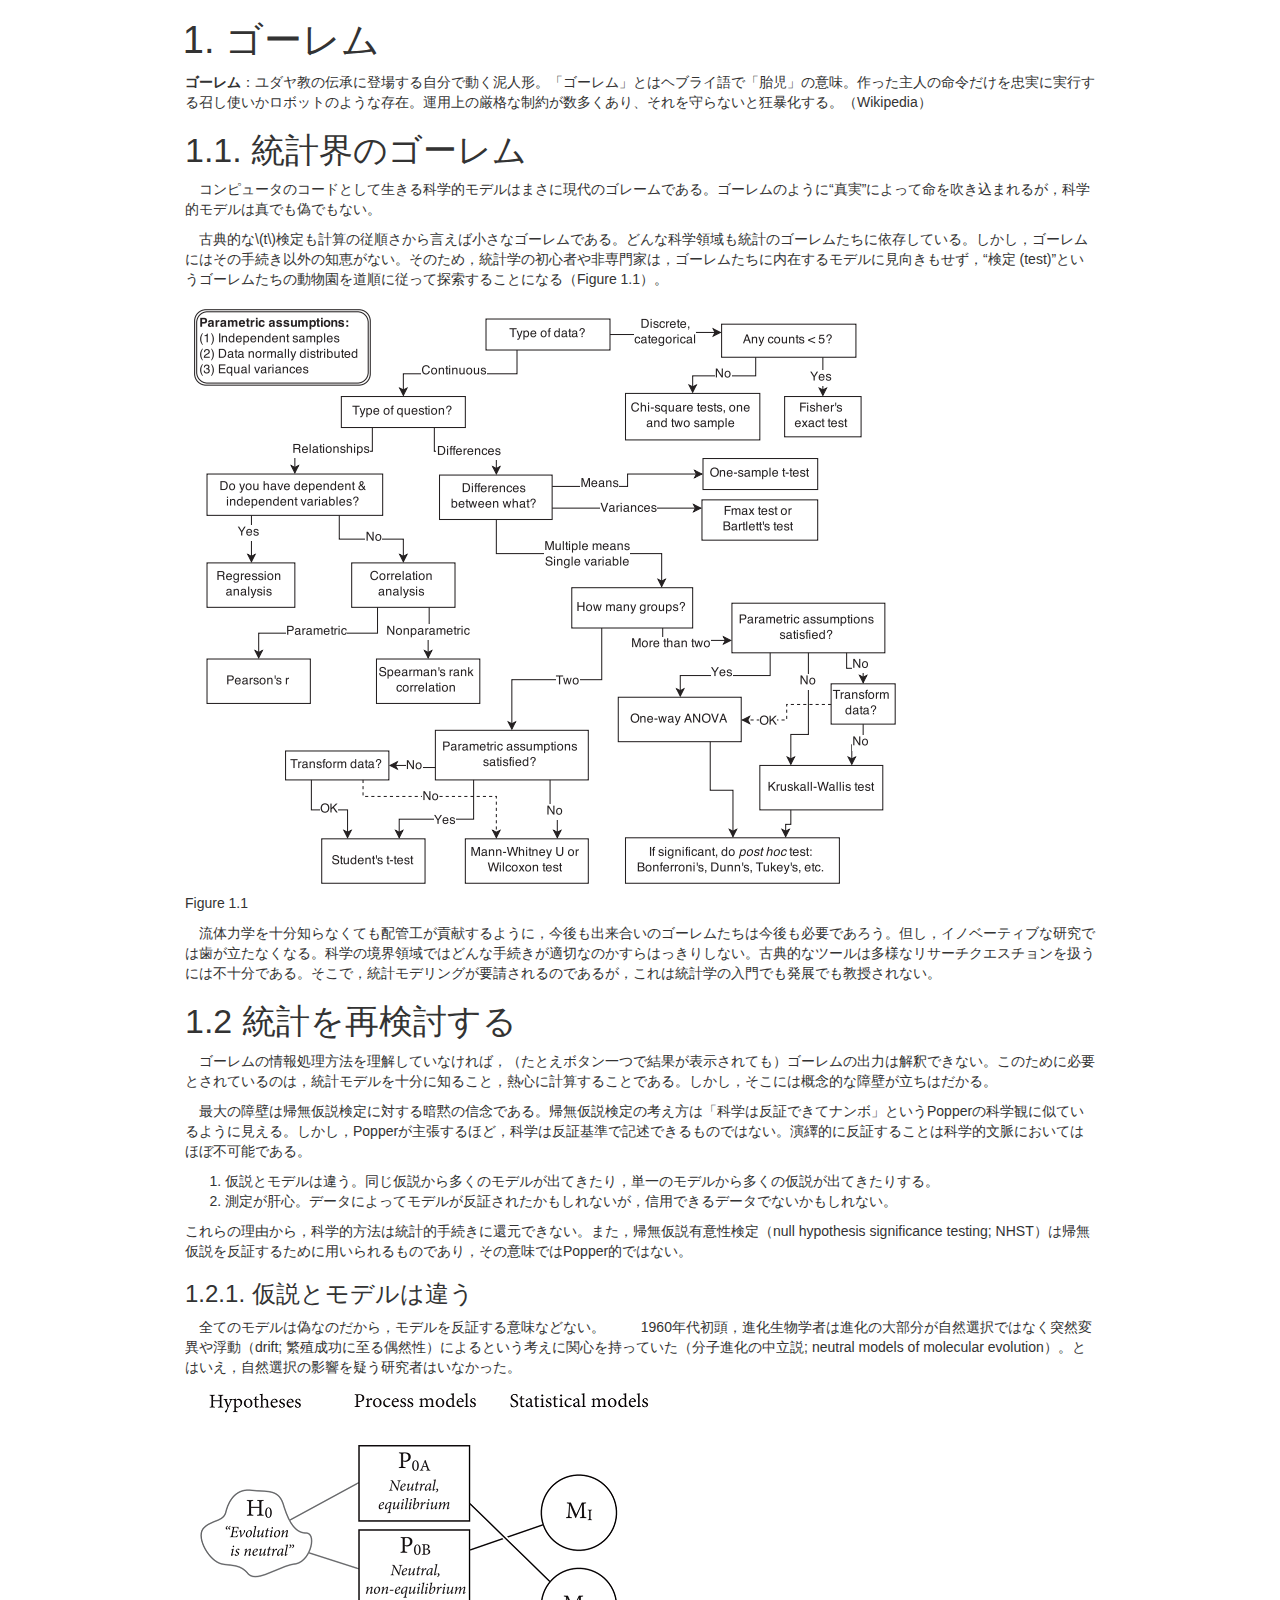
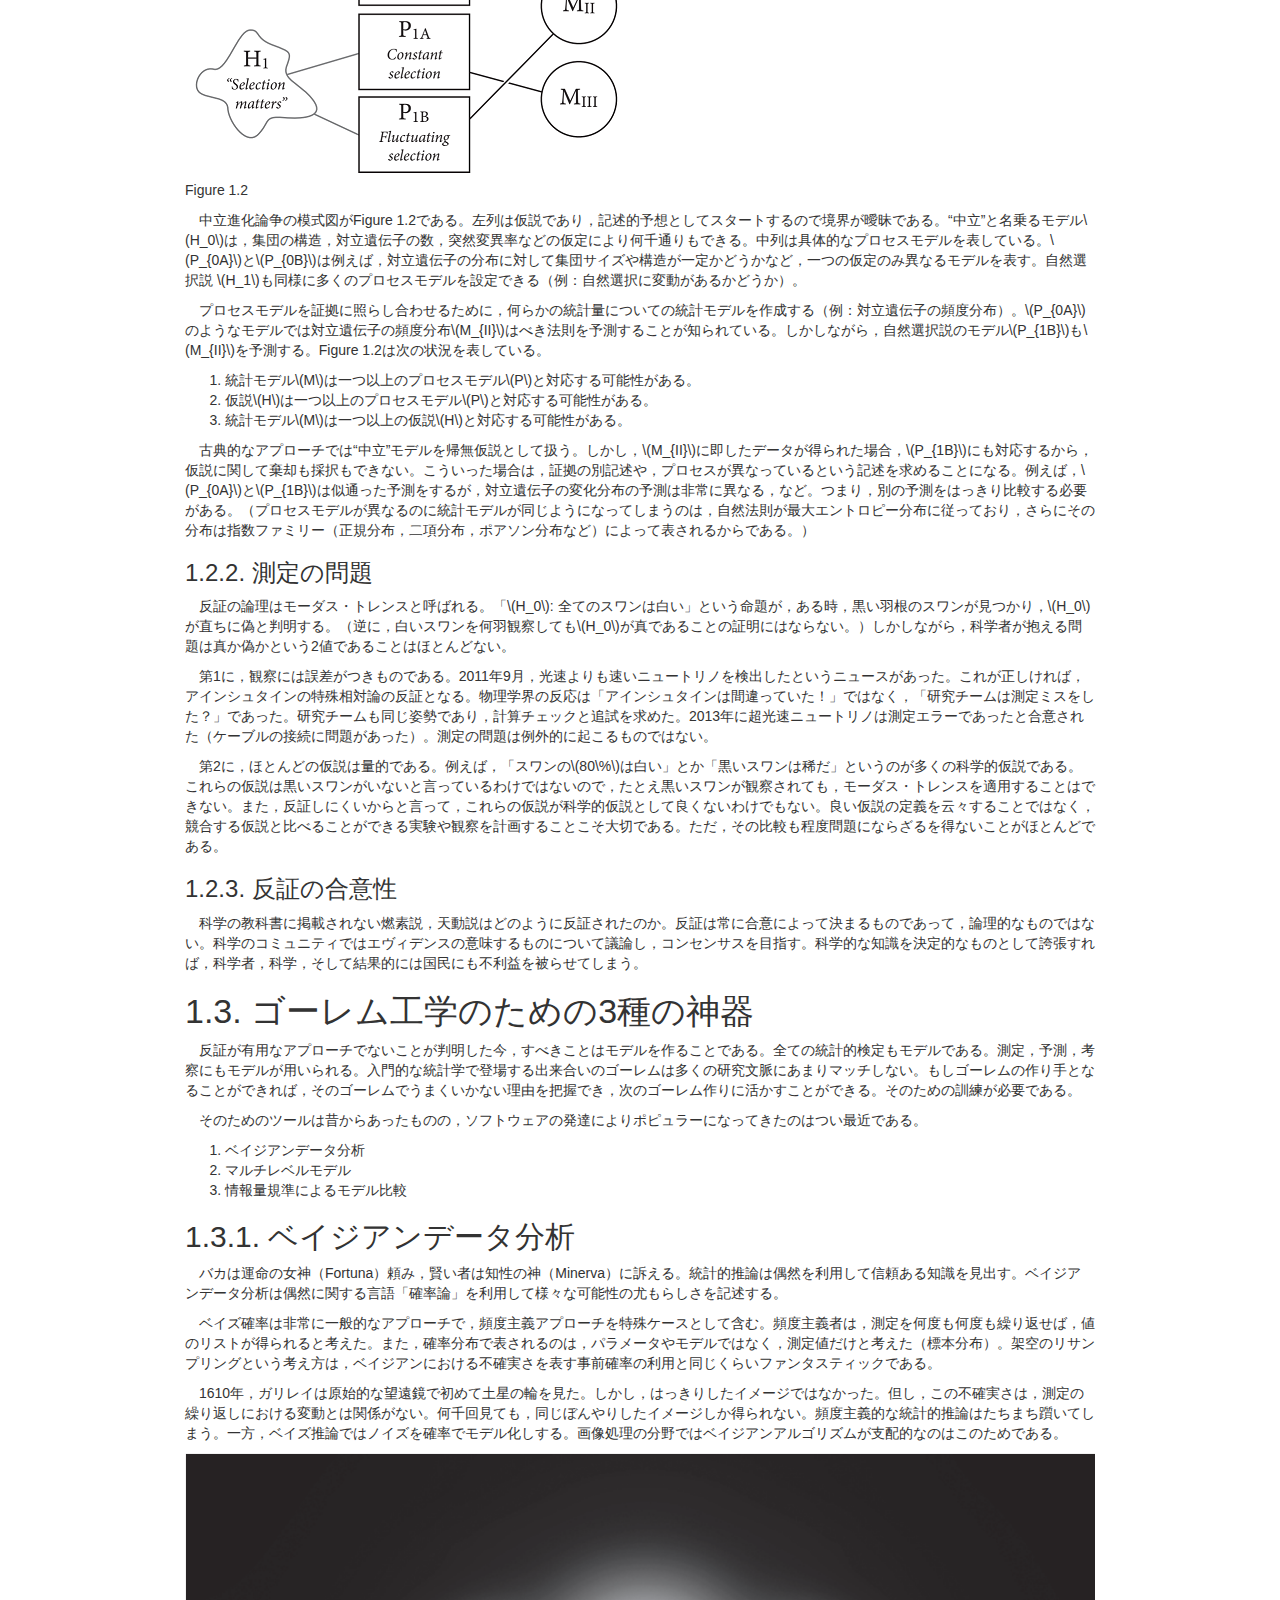
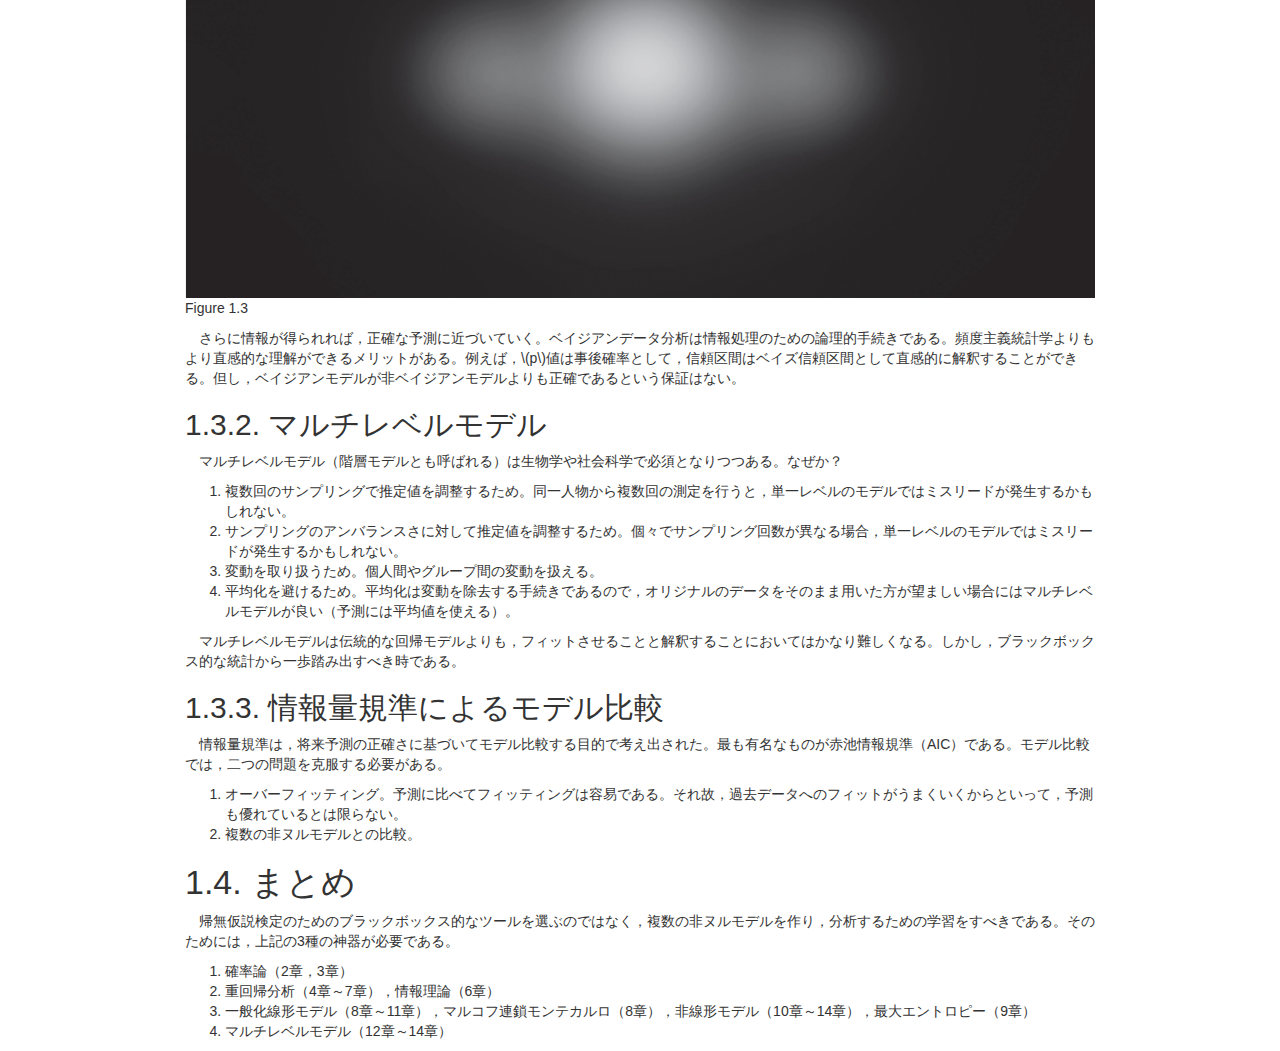
==== chapters/chap1.html @ 2b998c69 "Add files via upload" ====
<!DOCTYPE html>

<html xmlns="http://www.w3.org/1999/xhtml">

<head>

<meta charset="utf-8" />
<meta http-equiv="Content-Type" content="text/html; charset=utf-8" />
<meta name="generator" content="pandoc" />




<title>1. ゴーレム</title>

<script src="[data-uri]"></script>
<meta name="viewport" content="width=device-width, initial-scale=1" />
<link href="data:text/css;charset=utf-8,html%7Bfont%2Dfamily%3Asans%2Dserif%3B%2Dwebkit%2Dtext%2Dsize%2Dadjust%3A100%25%3B%2Dms%2Dtext%2Dsize%2Dadjust%3A100%25%7Dbody%7Bmargin%3A0%7Darticle%2Caside%2Cdetails%2Cfigcaption%2Cfigure%2Cfooter%2Cheader%2Chgroup%2Cmain%2Cmenu%2Cnav%2Csection%2Csummary%7Bdisplay%3Ablock%7Daudio%2Ccanvas%2Cprogress%2Cvideo%7Bdisplay%3Ainline%2Dblock%3Bvertical%2Dalign%3Abaseline%7Daudio%3Anot%28%5Bcontrols%5D%29%7Bdisplay%3Anone%3Bheight%3A0%7D%5Bhidden%5D%2Ctemplate%7Bdisplay%3Anone%7Da%7Bbackground%2Dcolor%3Atransparent%7Da%3Aactive%2Ca%3Ahover%7Boutline%3A0%7Dabbr%5Btitle%5D%7Bborder%2Dbottom%3A1px%20dotted%7Db%2Cstrong%7Bfont%2Dweight%3A700%7Ddfn%7Bfont%2Dstyle%3Aitalic%7Dh1%7Bmargin%3A%2E67em%200%3Bfont%2Dsize%3A2em%7Dmark%7Bcolor%3A%23000%3Bbackground%3A%23ff0%7Dsmall%7Bfont%2Dsize%3A80%25%7Dsub%2Csup%7Bposition%3Arelative%3Bfont%2Dsize%3A75%25%3Bline%2Dheight%3A0%3Bvertical%2Dalign%3Abaseline%7Dsup%7Btop%3A%2D%2E5em%7Dsub%7Bbottom%3A%2D%2E25em%7Dimg%7Bborder%3A0%7Dsvg%3Anot%28%3Aroot%29%7Boverflow%3Ahidden%7Dfigure%7Bmargin%3A1em%2040px%7Dhr%7Bheight%3A0%3B%2Dwebkit%2Dbox%2Dsizing%3Acontent%2Dbox%3B%2Dmoz%2Dbox%2Dsizing%3Acontent%2Dbox%3Bbox%2Dsizing%3Acontent%2Dbox%7Dpre%7Boverflow%3Aauto%7Dcode%2Ckbd%2Cpre%2Csamp%7Bfont%2Dfamily%3Amonospace%2Cmonospace%3Bfont%2Dsize%3A1em%7Dbutton%2Cinput%2Coptgroup%2Cselect%2Ctextarea%7Bmargin%3A0%3Bfont%3Ainherit%3Bcolor%3Ainherit%7Dbutton%7Boverflow%3Avisible%7Dbutton%2Cselect%7Btext%2Dtransform%3Anone%7Dbutton%2Chtml%20input%5Btype%3Dbutton%5D%2Cinput%5Btype%3Dreset%5D%2Cinput%5Btype%3Dsubmit%5D%7B%2Dwebkit%2Dappearance%3Abutton%3Bcursor%3Apointer%7Dbutton%5Bdisabled%5D%2Chtml%20input%5Bdisabled%5D%7Bcursor%3Adefault%7Dbutton%3A%3A%2Dmoz%2Dfocus%2Dinner%2Cinput%3A%3A%2Dmoz%2Dfocus%2Dinner%7Bpadding%3A0%3Bborder%3A0%7Dinput%7Bline%2Dheight%3Anormal%7Dinput%5Btype%3Dcheckbox%5D%2Cinput%5Btype%3Dradio%5D%7B%2Dwebkit%2Dbox%2Dsizing%3Aborder%2Dbox%3B%2Dmoz%2Dbox%2Dsizing%3Aborder%2Dbox%3Bbox%2Dsizing%3Aborder%2Dbox%3Bpadding%3A0%7Dinput%5Btype%3Dnumber%5D%3A%3A%2Dwebkit%2Dinner%2Dspin%2Dbutton%2Cinput%5Btype%3Dnumber%5D%3A%3A%2Dwebkit%2Douter%2Dspin%2Dbutton%7Bheight%3Aauto%7Dinput%5Btype%3Dsearch%5D%7B%2Dwebkit%2Dbox%2Dsizing%3Acontent%2Dbox%3B%2Dmoz%2Dbox%2Dsizing%3Acontent%2Dbox%3Bbox%2Dsizing%3Acontent%2Dbox%3B%2Dwebkit%2Dappearance%3Atextfield%7Dinput%5Btype%3Dsearch%5D%3A%3A%2Dwebkit%2Dsearch%2Dcancel%2Dbutton%2Cinput%5Btype%3Dsearch%5D%3A%3A%2Dwebkit%2Dsearch%2Ddecoration%7B%2Dwebkit%2Dappearance%3Anone%7Dfieldset%7Bpadding%3A%2E35em%20%2E625em%20%2E75em%3Bmargin%3A0%202px%3Bborder%3A1px%20solid%20silver%7Dlegend%7Bpadding%3A0%3Bborder%3A0%7Dtextarea%7Boverflow%3Aauto%7Doptgroup%7Bfont%2Dweight%3A700%7Dtable%7Bborder%2Dspacing%3A0%3Bborder%2Dcollapse%3Acollapse%7Dtd%2Cth%7Bpadding%3A0%7D%40media%20print%7B%2A%2C%3Aafter%2C%3Abefore%7Bcolor%3A%23000%21important%3Btext%2Dshadow%3Anone%21important%3Bbackground%3A0%200%21important%3B%2Dwebkit%2Dbox%2Dshadow%3Anone%21important%3Bbox%2Dshadow%3Anone%21important%7Da%2Ca%3Avisited%7Btext%2Ddecoration%3Aunderline%7Da%5Bhref%5D%3Aafter%7Bcontent%3A%22%20%28%22%20attr%28href%29%20%22%29%22%7Dabbr%5Btitle%5D%3Aafter%7Bcontent%3A%22%20%28%22%20attr%28title%29%20%22%29%22%7Da%5Bhref%5E%3D%22javascript%3A%22%5D%3Aafter%2Ca%5Bhref%5E%3D%22%23%22%5D%3Aafter%7Bcontent%3A%22%22%7Dblockquote%2Cpre%7Bborder%3A1px%20solid%20%23999%3Bpage%2Dbreak%2Dinside%3Aavoid%7Dthead%7Bdisplay%3Atable%2Dheader%2Dgroup%7Dimg%2Ctr%7Bpage%2Dbreak%2Dinside%3Aavoid%7Dimg%7Bmax%2Dwidth%3A100%25%21important%7Dh2%2Ch3%2Cp%7Borphans%3A3%3Bwidows%3A3%7Dh2%2Ch3%7Bpage%2Dbreak%2Dafter%3Aavoid%7D%2Enavbar%7Bdisplay%3Anone%7D%2Ebtn%3E%2Ecaret%2C%2Edropup%3E%2Ebtn%3E%2Ecaret%7Bborder%2Dtop%2Dcolor%3A%23000%21important%7D%2Elabel%7Bborder%3A1px%20solid%20%23000%7D%2Etable%7Bborder%2Dcollapse%3Acollapse%21important%7D%2Etable%20td%2C%2Etable%20th%7Bbackground%2Dcolor%3A%23fff%21important%7D%2Etable%2Dbordered%20td%2C%2Etable%2Dbordered%20th%7Bborder%3A1px%20solid%20%23ddd%21important%7D%7D%40font%2Dface%7Bfont%2Dfamily%3A%27Glyphicons%20Halflings%27%3Bsrc%3Aurl%28data%3Aapplication%2Fvnd%2Ems%2Dfontobject%3Bbase64%2Cn04AAEFNAAACAAIABAAAAAAABQAAAAAAAAABAJABAAAEAExQAAAAAAAAAAIAAAAAAAAAAAEAAAAAAAAAJxJ%[base64]%2FSEdmjKHUbyow8ATBE40IvWA3vTu8LiABDQ%2BpexwUMcm1SMnNryctQSiI1K5ZnbOlXKmnVV5YvRe6RnNMFNCOs1KNVpn6yZhCJkRtVRNzEufeIq7HgSrcx4S8h%2Fv4vnrrKc6oCNxmSk2uKlZQHBii6iKFoH0746ThvkO1kJHlxjrkxs%2BLWORaDQBEtiYJIR5IB9Bi1UyL4Rmr0BNigNkMzlKQmnofBHviqVzUxwdMb3NdCn69hy%2BpRYVKGVS%2F1tnsqv4LL7wCCPZZAZPT4aCShHjHJVNuXbmMrY5LeQaGnvAkXlVrJgKRAUdFjrWEah9XebPeQMj7KS7DIBAFt8ycgC5PLGUOHSE3ErGZCiViNLL5ZARfywnCoZaKQCu6NuFX42AEeKtKUGnr%2FCm2Cy8tpFhBPMW5Fxi4Qm4TkDWh4IWFDClhU2hRWosUWqcKLlgyXB%2BlSHaWaHiWlBAR8SeSgSPCQxdVQgzUixWKSTrIQEbU94viDctkvX%2BVSjJuUmV8L4CXShI11esnp0pjWNZIyxKHS4wVQ2ime1P4RnhvGw0aDN1OLAXGERsB7buFpFGGBAre4QEQR0HOIO5oYH305G%2BKspT%2FFupEGGafCCwxSe6ZUa%2B073rXHnNdVXE6eWvibUS27XtRzkH838mYLMBmYysZTM0EM3A1fbpCBYFccN1B%2FEnCYu%2FTgCGmr7bMh8GfYL%2BBfcLvB0gRagC09w9elfldaIy%2FhNCBLRgBgtCC7jAF63wLSMAfbfAlEggYU0bUA7ACCJmTDpEmJtI78w4%2FBO7dN7JR7J7ZvbYaUbaILSQsRBiF3HGk5fEg6p9unwLvn98r%2BvnsV%2B372uf1xBLq4qU%2F45fTuqaAP%2BpssmCCCTF0mhEow8ZXZOS8D7Q85JsxZ%2BAzok7B7O%2Ff6J8AzYBySZQB%2FQHYUSA%2BEeQhEWiS6AIQzgcsDiER4MjgMBAWDV4AgQ3g1eBgIdweCQmCjJEMkJ%2BPKRWyFHHmg1Wi%2F6xzUgA0LREoKJChwnQa9B%2B5RQZRB3IlBlkAnxyQNaANwHMowzlYSMCBgnbpzvqpl0iTJNCQidDI9ZrSYNIRBhHtUa5YHMHxyGEik9hDE0AKj72AbTCaxtHPUaKZdAZSnQTyjGqGLsmBStCejApUhg4uBMU6mATujEl%2BKdDPbI6Ag4vLr%2BhjY6lbjBeoLKnZl0UZgRX8gTySOeynZVz1wOq7e1hFGYIq%2BMhrGxDLak0PrwYzSXtcuyhXEhwOYofiW%2BEcI%2Fjw8P6IY6ed%2BetAbuqKp5QIapT77LnAe505lMuqL79a0ut4rWexzFttsOsLDy7zvtQzcq3U1qabe7tB0wHWVXji%2BzDbo8x8HyIRUbXnwUcklFv51fvTymiV%2BMXLSmGH9d9%2BaXpD5X6lao41anWGig7IwIdnoBY2ht%2FpO9mClLo4NdXHAsefqWUKlXJkbqPOFhMoR4aiA1BXqhRNbB2Xwi%2B7u%2FjpAoOpKJ0UX24EsrzMfHXViakCNcKjBxuQX8BO0ZqjJ3xXzf%2B61t2VXOSgJ8xu65QKgtN6FibPmPYsXbJRHHqbgATcSZxBqGiDiU4NNNsYBsKD0MIP%2FOfKnlk%2FLkaid%[base64]%2FgFtuW0wR4cgd%2BZKesSV7QkNE2kw6AV4hoIuC02LGmTomyf8PiO6CZzOTLTPQ%2BHW06H%2Btx%2BbQ8LmDYg1pTFrp2oJXgkZTyeRJZM0C8aE2LpFrNVDuhARsN543%2FFV6klQ6Tv1OoZGXLv0igKrl%2FCmJxRmX7JJbJ998VSIPQRyDBICzl4JJlYHbdql30NvYcOuZ7a10uWRrgoieOdgIm4rlq6vNOQBuqESLbXG5lzdJGHw2m0sDYmODXbYGTfSTGRKpssTO95fothJCjUGQgEL4yKoGAF%2F0SrpUDNn8CBgBcSDQByAeNkCXp4S4Ro2Xh4OeaGRgR66PVOsU8bc6TR5%[base64]%2F1SgRCJ1dk4UdBT7OoyuNgLs0oCd8RnrEIb6QdMxT2QjD4zMrJkfgx5aDMcA4orsTtKCqWb%2FVeyceqa5OGSmB28YwH4rFbkQaLoUN8OQQYnD3w2eXpI4ScQfbCUZiJ4yMOIKLyyTc7BQ4uXUw6Ee6%2FxM%2B4Y67ngNBknxIPwuppgIhFcwJyr6EIj%2BLzNj%2FmfR2vhhRlx0BILZoAYruF0caWQ7YxO66UmeguDREAFHYuC7HJviRgVO6ruJH59h%2FC%2FPkgSle8xNzZJULLWq9JMDTE2fjGE146a1Us6PZDGYle6ldWRqn%2FpdpgHKNGrGIdkRK%2BKPETT9nKT6kLyDI8xd9A1FgWmXWRAIHwZ37WyZHOVyCadJEmMVz0MadMjDrPho%2BEIochkVC2xgGiwwsQ6DMv2P7UXqT4x7CdcYGId2BJQQa85EQKmCmwcRejQ9Bm4oATENFPkxPXILHpMPUyWTI5rjNOsIlmEeMbcOCEqInpXACYQ9DDxmFo9vcmsDblcMtg4tqBerNngkIKaFJmrQAPnq1dEzsMXcwjcHdfdCibcAxxA%2Bq%2Fj9m3LM%2FO7WJka4tSidVCjsvo2lQ%2F2ewyoYyXwAYyr2PlRoR5MpgVmSUIrM3PQxXPbgjBOaDQFIyFMJvx3Pc5RSYj12ySVF9fwFPQu2e2KWVoL9q3Ayv3IzpGHUdvdPdrNUdicjsTQ2ISy7QU3DrEytIjvbzJnAkmANXjAFERA0MUoPF3%2F5KFmW14bBNOhwircYgMqoDpUMcDtCmBE82QM2YtdjVLB4kBuKho%2FbcwQdeboqfQartuU3CsCf%2BcXkgYAqp%2F0Ee3RorAZt0AvvOCSI4JICIlGlsV0bsSid%2FNIEALAAzb6HAgyWHBps6xAOwkJIGcB82CxRQq4sJf3FzA70A%2BTRqcqjEMETCoez3mkPcpnoALs0ugJY8kQwrC%[base64]%2FWDHA60cYFaI%2FPjpzquUqdaYGcIq%2BmLez3WLFFCtNBN2QJcrlcoELgiPku5R5dSlJFaCEqEZle1AQzAKC%2B1SotMcBNyQUFuRHRF6OlimSBgjZeTBCwLyc6A%2BP%2FoFRchXTz5ADknYJHxzrJ5pGuIKRQISU6WyKTBBjD8WozmVYWIsto1AS5rxzKlvJu4E%2FvwOiKxRtCWsDM%2BeTHUrmwrCK5BIfMzGkD%2B0Fk5LzBs0jMYXktNDblB06LMNJ09U8pzSLmo14MS0OMjcdrZ31pyQqxJJpRImlSvfYAK8inkYU52QY2FPEVsjoWewpwhRp5yAuNpkqhdb7ku9Seefl2D0B8SMTFD90xi4CSOwwZy9IKkpMtI3FmFUg3%2FkFutpQGNc3pCR7gvC4sgwbupDu3DyEN%2BW6YGLNM21jpB49irxy9BSlHrVDlnihGKHwPrbVFtc%2Bh1rVQKZduxIyojccZIIcOCmhEnC7UkY68WXKQgLi2JCDQkQWJRQuk60hZp0D3rtCTINSeY9Ej2kIKYfGxwOs4j9qMM7fYZiipzgcf7TamnehqdhsiMiCawXnz4xAbyCkLAx5EGbo3Ax1u3dUIKnTxIaxwQTHehPl3V491H0%2BbC5zgpGz7Io%2BmjdhKlPJ01EeMpM7UsRJMi1nGjmJg35i6bQBAAxjO%2FENJubU2mg3ONySEoWklCwdABETcs7ck3jgiuU9pcKKpbgn%2B3YlzV1FzIkB6pmEDOSSyDfPPlQskznctFji0kpgZjW5RZe6x9kYT4KJcXg0bNiCyif%2BpZACCyRMmYsfiKmN9tSO65F0R2OO6ytlEhY5Sj6uRKfFxw0ijJaAx%2Fk3QgnAFSq27%2F2i4GEBA%2BUvTJKK%2F9eISNvG46Em5RZfjTYLdeD8kdXHyrwId%2FDQZUaMCY4gGbke2C8vfjgV%2FY9kkRQOJIn%2FxM9INZSpiBnqX0Q9GlQPpPKAyO5y%2BW5NMPSRdBCUlmuxl40ZfMCnf2Cp044uI9WLFtCi4YVxKjuRCOBWIb4XbIsGdbo4qtMQnNOQz4XDSui7W%2FN6l54qOynCqD3DpWQ%2BmpD7C40D8BZEWGJX3tlAaZBMj1yjvDYKwCJBa201u6nBKE5UE%2B7QSEhCwrXfbRZylAaAkplhBWX50dumrElePyNMRYUrC99UmcSSNgImhFhDI4BXjMtiqkgizUGCrZ8iwFxU6fQ8GEHCFdLewwxYWxgScAYMdMLmcZR6b7rZl95eQVDGVoUKcRMM1ixXQtXNkBETZkVVPg8LoSrdetHzkuM7DjZRHP02tCxA1fmkXKF3VzfN1pc1cv%2F8lbTIkkYpqKM9VOhp65ktYk%2BQ46myFWBapDfyWUCnsnI00QTBQmuFjMZTcd0V2NQ768Fhpby04k2IzNR1wKabuGJqYWwSly6ocMFGTeeI%2BejsWDYgEvr66QgqdcIbFYDNgsm0x9UHY6SCd5%2B7tpsLpKdvhahIDyYmEJQCqMqtCF6UlrE5GXRmbu%[base64]%2FiOmsLtHSWNUWEGk9hScMPShasUA1AcHOtRZlqMeQ0OzYS9vQvYUjOLrzP07BUAFikcJNMi7gIxEw4pL1G54TcmmmoAQ5s7TGWErJZ2Io4yQ0ljRYhL8H5e62oDtLF8aDpnIvZ5R3GWJyAugdiiJW9hQAVTsnCBHhwu7rkBlBX6r3b7ejEY0k5GGeyKv66v%2B6dg7mcJTrWHbtMywbedYqCQ0FPwoytmSWsL8WTtChZCKKzEF7vP6De4x2BJkkniMgSdWhbeBSLtJZR9CTHetK1xb34AYIJ37OegYIoPVbXgJ%2FqDQK%2BbfCtxQRVKQu77WzOoM6SGL7MaZwCGJVk46aImai9fmam%2BWpHG%2B0BtQPWUgZ7RIAlPq6lkECUhZQ2gqWkMYKcYMYaIc4gYCDFHYa2d1nzp3%2BJ1eCBay8IYZ0wQRKGAqvCuZ%2FUgbQPyllosq%2BXtfKIZOzmeJqRazpmmoP%2F76YfkjzV2NlXTDSBYB04SVlNQsFTbGPk1t%2FI4Jktu0XSgifO2ozFOiwd%2F0SssJDn0dn4xqk4GDTTKX73%2FwQyBLdqgJ%2BWx6AQaba3BA9CKEzjtQYIfAsiYamapq80LAamYjinlKXUkxdpIDk0puXUEYzSalfRibAeDAKpNiqQ0FTwoxuGYzRnisyTotdVTclis1LHRQCy%2FqqL8oUaQzWRxilq5Mi0IJGtMY02cGLD69vGjkj3p6pGePKI8bkBv5evq8SjjyU04vJR2cQXQwSJyoinDsUJHCQ50jrFTT7yRdbdYQMB3MYCb6uBzJ9ewhXYPAIZSXfeEQBZZ3GPN3Nbhh%2FwkvAJLXnQMdi5NYYZ5GHE400GS5rXkOZSQsdZgIbzRnF9ueLnsfQ47wHAsirITnTlkCcuWWIUhJSbpM3wWhXNHvt2xUsKKMpdBSbJnBMcihkoDqAd1Zml%2FR4yrzow1Q2A5G%2Bkzo%2FRhRxQS2lCSDRV8LlYLBOOoo1bF4jwJAwKMK1tWLHlu9i0j4Ig8qVm6wE1DxXwAwQwsaBWUg2pOOol2dHxyt6npwJEdLDDVYyRc2D0HbcbLUJQj8gPevQBUBOUHXPrsAPBERICpnYESeu2OHotpXQxRGlCCtLdIsu23MhZVEoJg8Qumj%2FUMMc34IBqTKLDTp76WzL%2FdMjCxK7MjhiGjeYAC%2Fkj%2FjY%2FRde7hpSM1xChrog6yZ7OWTuD56xBJnGFE%2BpT2ElSyCnJcwVzCjkqeNLfMEJqKW0G7OFIp0G%2B9mh50I9o8k1tpCY0xYqFNIALgIfc2me4n1bmJnRZ89oepgLPT0NTMLNZsvSCZAc3TXaNB07vail36%2FdBySis4m9%2FDR8izaLJW6bWCkVgm5T%2Bius3ZXq4xI%2BGnbveLbdRwF2mNtsrE0JjYc1AXknCOrLSu7Te%2Fr4dPYMCl5qtiHNTn%2BTPbh1jCBHH%2BdMJNhwNgs3nT%2BOhQoQ0vYif56BMG6WowAcHR3DjQolxLzyVekHj00PBAaW7IIAF1EF%2BuRIWyXjQMAs2chdpaKPNaB%2BkSezYt0%2BCA04sOg5vx8Fr7Ofa9sUv87h7SLAUFSzbetCCZ9pmyLt6l6%2FTzoA1%2FZBG9bIUVHLAbi%2FkdBFgYGyGwRQGBpkqCEg2ah9UD6EedEcEL3j4y0BQQCiExEnocA3SZboh%2Bepgd3YsOkHskZwPuQ5OoyA0fTA5AXrHcUOQF%2BzkJHIA7PwCDk1gGVmGUZSSoPhNf%2BTklauz98QofOlCIQ%2FtCD4dosHYPqtPCXB3agggQQIqQJsSkB%2Bqn0rkQ1toJjON%2FOtCIB9RYv3PqRA4C4U68ZMlZn6BdgEvi2ziU%2BTQ6NIw3ej%2BAtDwMGEZk7e2IjxUWKdAxyaw9OCwSmeADTPPleyk6UhGDNXQb%2B%2BW6Uk4q6F7%2Frg6WVTo82IoCxSIsFDrav4EPHphD3u4hR53WKVvYZUwNCCeM4PMBWzK%2BEfIthZOkuAwPo5C5jgoZgn6dUdvx5rIDmd58cXXdKNfw3l%2BwM2UjgrDJeQHhbD7HW2QDoZMCujgIUkk5Fg8VCsdyjOtnGRx8wgKRPZN5dR0zPUyfGZFVihbFRniXZFOZGKPnEQzU3AnD1KfR6weHW2XS6KbPJxUkOTZsAB9vTVp3Le1F8q5l%2BDMcLiIq78jxAImD2pGFw0VHfRatScGlK6SMu8leTmhUSMy8Uhdd6xBiH3Gdman4tjQGLboJfqz6fL2WKHTmrfsKZRYX6BTDjDldKMosaSTLdQS7oDisJNqAUhw1PfTlnacCO8vl8706Km1FROgLDmudzxg%2BEWTiArtHgLsRrAXYWdB0NmToNCJdKm0KWycZQqb%2BMw76Qy29iQ5up%2FX7oyw8QZ75kP5F6iJAJz6KCmqxz8fEa%2FxnsMYcIO%2FvEkGRuMckhr4rIeLrKaXnmIzlNLxbFspOphkcnJdnz%2FChp%2FVlpj2P7jJQmQRwGnltkTV5dbF9fE3%2FfxoSqTROgq9wFUlbuYzYcasE0ouzBo%2BdDCDzxKAfhbAZYxQiHrLzV2iVexnDX%2FQnT1fsT%2Fxuhu1ui5qIytgbGmRoQkeQooO8eJNNZsf0iALur8QxZFH0nCMnjerYQqG1pIfjyVZWxhVRznmmfLG00BcBWJE6hzQWRyFknuJnXuk8A5FRDCulwrWASSNoBtR%2BCtGdkPwYN2o7DOw%2FVGlCZPusRBFXODQdUM5zeHDIVuAJBLqbO%2Ff9Qua%2BpDqEPk230Sob9lEZ8BHiCorjVghuI0lI4JDgHGRDD%2FprQ84B1pVGkIpVUAHCG%2Biz3Bn3qm2AVrYcYWhock4jso5%2BJ7HfHVj4WMIQdGctq3psBCVVzupQOEioBGA2Bk%2BUILT7%2BVoX5mdxxA5fS42gISQVi%2FHTzrgMxu0fY6hE1ocUwwbsbWcezrY2n6S8%2F6cxXkOH4prpmPuFoikTzY7T85C4T2XYlbxLglSv2uLCgFv8Quk%2FwdesUdWPeHYIH0R729JIisN9Apdd4eB10aqwXrPt%2BSu9mA8k8n1sjMwnfsfF2j3jMUzXepSHmZ%2FBfqXvzgUNQQWOXO8YEuFBh4QTYCkOAPxywpYu1VxiDyJmKVcmJPGWk%2Fgc3Pov02StyYDahwmzw3E1gYC9wkupyWfDqDSUMpCTH5e5N8B%2F%2FlHiMuIkTNw4USHrJU67bjXGqNav6PBuQSoqTxc8avHoGmvqNtXzIaoyMIQIiiUHIM64cXieouplhNYln7qgc4wBVAYR104kO%2BCvKqsg4yIUlFNThVUAKZxZt1XA34h3TCUUiXVkZ0w8Hh2R0Z5L0b4LZvPd%2Fp1gi%2F07h8qfwHrByuSxglc9cI4QIg2oqvC%2Fqm0i7tjPLTgDhoWTAKDO2ONW5oe%2B%2FeKB9vZB8K6C25yCZ9RFVMnb6NRdRjyVK57CHHSkJBfnM2%2Fj4ODUwRkqrtBBCrDsDpt8jhZdXoy%2F1BCqw3sSGhgGGy0a5Jw6BP%2FTExoCmNFYjZl248A0osgPyGEmRA%2BfAsqPVaNAfytu0vuQJ7rk3J4kTDTR2AlCHJ5cls26opZM4w3jMULh2YXKpcqGBtuleAlOZnaZGbD6DHzMd6i2oFeJ8z9XYmalg1Szd%2FocZDc1C7Y6vcALJz2lYnTXiWEr2wawtoR4g3jvWUU2Ngjd1cewtFzEvM1NiHZPeLlIXFbBPawxNgMwwAlyNSuGF3zizVeOoC9bag1qRAQKQE%2FEZBWC2J8mnXAN2aTBboZ7HewnObE8CwROudZHmUM5oZ%2FUgd%2FJZQK8lvAm43uDRAbyW8gZ%2BZGq0EVerVGUKUSm%2FIdn8AQHdR4m7bue88WBwft9mSCeMOt1ncBwziOmJYI2ZR7ewNMPiCugmSsE4EyQ%2BQATJG6qORMGd4snEzc6B4shPIo4G1T7PgSm8PY5eUkPdF8JZ0VBtadbHXoJgnEhZQaODPj2gpODKJY5Yp4DOsLBFxWbvXN755KWylJm%2BoOd4zEL9Hpubuy2gyyfxh8oEfFutnYWdfB8PdESLWYvSqbElP9qo3u6KTmkhoacDauMNNjj0oy40DFV7Ql0aZj77xfGl7TJNHnIwgqOkenruYYNo6h724%2BzUQ7%2BvkCpZB%2BpGA562hYQiDxHVWOq0oDQl%2FQsoiY%2BcuI7iWq%2FZIBtHcXJ7kks%2Bh2fCNUPA82BzjnqktNts%2BRLdk1VSu%2BtqEn7QZCCsvEqk6FkfiOYkrsw092J8jsfIuEKypNjLxrKA9kiA19mxBD2suxQKCzwXGws7kEJvlhUiV9tArLIdZW0IORcxEzdzKmjtFhsjKy%2F44XYXdI5noQoRcvjZ1RMPACRqYg2V1%2BOwOepcOknRLLFdYgTkT5UApt%2FJhLM3jeFYprZV%2BZow2g8fP%2BU68hkKFWJj2yBbKqsrp25xkZX1DAjUw52IMYWaOhab8Kp05VrdNftqwRrymWF4OQSjbdfzmRZirK8FMJELEgER2PHjEAN9pGfLhCUiTJFbd5LBkOBMaxLr%2FA1SY9dXFz4RjzoU9ExfJCmx%2FI9FKEGT3n2cmzl2X42L3Jh%2BAbQq6sA%2BSs1kitoa4TAYgKHaoybHUDJ51oETdeI%2F9ThSmjWGkyLi5QAGWhL0BG1UsTyRGRJOldKBrYJeB8ljLJHfATWTEQBXBDnQexOHTB%2BUn44zExFE4vLytcu5NwpWrUxO%2F0ZICUGM7hGABXym0V6ZvDST0E370St9MIWQOTWngeoQHUTdCJUP04spMBMS8LSker9cReVQkULFDIZDFPrhTzBl6sed9wcZQTbL%2BBDqMyaN3RJPh%2Fanbx%2BIv%2BqgQdAa3M9Z5JmvYlh4qop%2BHo1F1W5gbOE9YKLgAnWytXElU4G8GtW47lhgFE6gaSs%2Bgs37sFvi0PPVvA5dnCBgILTwoKd%2F%2BDoL9F6inlM7H4rOTzD79KJgKlZO%2FZgt22UsKhrAaXU5ZcLrAglTVKJEmNJvORGN1vqrcfSMizfpsgbIe9zno%2BgBoKVXgIL%2FVI8dB1O5o%2FR3Suez%2FgD7M781ShjKpIIORM%2FnxG%2BjjhhgPwsn2IoXsPGPqYHXA63zJ07M2GPEykQwJBYLK808qYxuIew4frk52nhCsnCYmXiR6CuapvE1IwRB4%2FQftDbEn%2BAucIr1oxrLabRj9q4ae0%2BfXkHnteAJwXRbVkR0mctVSwEbqhJiMSZUp9DNbEDMmjX22m3ABpkrPQQTP3S1sib5pD2VRKRd%2BeNAjLYyT0hGrdjWJZy24OYXRoWQAIhGBZRxuBFMjjZQhpgrWo8SiFYbojcHO8V5DyscJpLTHyx9Fimassyo5U6WNtquUMYgccaHY5amgR3PQzq3ToNM5ABnoB9kuxsebqmYZm0R9qxJbFXCQ1UPyFIbxoUraTJFDpCk0Wk9GaYJKz%2F6oHwEP0Q14lMtlddQsOAU9zlYdMVHiT7RQP3XCmWYDcHCGbVRHGnHuwzScA0BaSBOGkz3lM8CArjrBsyEoV6Ys4qgDK3ykQQPZ3hCRGNXQTNNXbEb6tDiTDLKOyMzRhCFT%2BmAUmiYbV3YQVqFVp9dorv%2BTsLeCykS2b5yyu8AV7IS9cxcL8z4Kfwp%2BxJyYLv1OsxQCZwTB4a8BZ%2F5EdxTBJthApqyfd9u3ifr%2FWILTqq5VqgwMT9SOxbSGWLQJUUWCVi4k9tho9nEsbUh7U6NUsLmkYFXOhZ0kmamaJLRNJzSj%2Fqn4Mso6zb6iLLBXoaZ6AqeWCjHQm2lztnejYYM2eubnpBdKVLORZhudH3JF1waBJKA9%2BW8EhMj3Kzf0L4vi4k6RoHh3Z5YgmSZmk6ns4fjScjAoL8GoOECgqgYEBYUGFVO4FUv4%2FYtowhEmTs0vrvlD%2FCrisnoBNDAcUi%2FteY7OctFlmARQzjOItrrlKuPO6E2Ox93L4O%2F4DcgV%2FdZ7qR3VBwVQxP1GCieA4RIpweYJ5FoYrHxqRBdJjnqbsikA2Ictbb8vE1GYIo9dacK0REgDX4smy6GAkxlH1yCGGsk%2BtgiDhNKuKu3yNrMdxafmKTF632F8Vx4BNK57GvlFisrkjN9WDAtjsWA0ENT2e2nETUb%2Fn7qwhvGnrHuf5bX6Vh%2Fn3xffU3PeHdR%2BFA92i6ufT3AlyAREoNDh6chiMWTvjKjHDeRhOa9YkOQRq1vQXEMppAQVwHCuIcV2g5rBn6GmZZpTR7vnSD6ZmhdSl176gqKTXu5E%2BYbfL0adwNtHP7dT7t7b46DVZIkzaRJOM%2BS6KcrzYVg%2BT3wSRFRQashjfU18NutrKa%2F7PXbtuJvpIjbgPeqd%2BpjmRw6YKpnANFSQcpzTZgpSNJ6J7uiagAbir%2F8tNXJ%2FOsOnRh6iuIexxrmkIneAgz8QoLmiaJ8sLQrELVK2yn3wOHp57BAZJhDZjTBzyoRAuuZ4eoxHruY1pSb7qq79cIeAdOwin4GdgMeIMHeG%2BFZWYaiUQQyC5b50zKjYw97dFjAeY2I4Bnl105Iku1y0lMA1ZHolLx19uZnRdILcXKlZGQx%2FGdEqSsMRU1BIrFqRcV1qQOOHyxOLXEGcbRtAEsuAC2V4K3p5mFJ22IDWaEkk9ttf5Izb2LkD1MnrSwztXmmD%2FQi%2FEmVEFBfiKGmftsPwVaIoZanlKndMZsIBOskFYpDOq3QUs9aSbAAtL5Dbokus2G4%2FasthNMK5UQKCOhU97oaOYNGsTah%2BjfCKsZnTRn5TbhFX8ghg8CBYt%2FBjeYYYUrtUZ5jVij%2Fop7V5SsbA4mYTOwZ46hqdpbB6Qvq3AS2HHNkC15pTDIcDNGsMPXaBidXYPHc6PJAkRh29Vx8KcgX46LoUQBhRM%2B3SW6Opll%2FwgxxsPgKJKzr5QCmwkUxNbeg6Wj34SUnEzOemSuvS2OetRCO8Tyy%2BQbSKVJcqkia%2BGvDefFwMOmgnD7h81TUtMn%2BmRpyJJ349HhAnoWFTejhpYTL9G8N2nVg1qkXBeoS9Nw2fB27t7trm7d%2FQK7Cr4uoCeOQ7%2F8JfKT77KiDzLImESHw%2F0wf73QeHu74hxv7uihi4fTX%2BXEwAyQG3264dwv17aJ5N335Vt9sdrAXhPOAv8JFvzqyYXwfx8WYJaef1gMl98JRFyl5Mv5Uo%2FoVH5ww5OzLFsiTPDns7fS6EURSSWd%2F92BxMYQ8sBaH%2Bj%2BwthQPdVgDGpTfi%2BJQIWMD8xKqULliRH01rTeyF8x8q%2FGBEEEBrAJMPf25UQwi0b8tmqRXY7kIvNkzrkvRWLnxoGYEJsz8u4oOyMp8cHyaybb1HdMCaLApUE%2B%2F7xLIZGP6H9xuSEXp1zLIdjk5nBaMuV%2FyTDRRP8Y2ww5RO6d2D94o%2B6ucWIqUAvgHIHXhZsmDhjVLczmZ3ca0Cb3PpKwt2UtHVQ0BgFJsqqTsnzZPlKahRUkEu4qmkJt%2Bkqdae76ViWe3STan69yaF9%2BfESD2lcQshLHWVu4ovItXxO69bqC5p1nZLvI8NdQB9s9UNaJGlQ5mG947ipdDA0eTIw%2FA1zEdjWquIsQXXGIVEH0thC5M%2BW9pZe7IhAVnPJkYCCXN5a32HjN6nsvokEqRS44tGIs7s2LVTvcrHAF%2BRVmI8L4HUYk4x%2B67AxSMJKqCg8zrGOgvK9kNMdDrNiUtSWuHFpC8%2Fp5qIQrEo%2FH%2B1l%2F0cAwQ2nKmpWxKcMIuHY44Y6DlkpO48tRuUGBWT0FyHwSKO72Ud%2BtJUfdaZ4CWNijzZtlRa8%2BCkmO%2FEwHYfPZFU%2FhzjFWH7vnzHRMo%2BaF9u8qHSAiEkA2HjoNQPEwHsDKOt6hOoK3Ce%2F%2B%2F9boMWDa44I6FrQhdgS7OnNaSzwxWKZMcyHi6LN4WC6sSj0qm2PSOGBTvDs%2FGWJS6SwEN%2FULwpb4LQo9fYjUfSXRwZkynUazlSpvX9e%2BG2zor8l%2BYaMxSEomDdLHGcD6YVQPegTaA74H8%2BV4WvJkFUrjMLGLlvSZQWvi8%2FQA7yzQ8GPno%2F%2F5SJHRP%2FOqKObPCo81s%2F%2B6WgLqykYpGAgQZhVDEBPXWgU%2FWzFZjKUhSFInufPRiMAUULC6T11yL45ZrRoB4DzOyJShKXaAJIBS9wzLYIoCEcJKQW8GVCx4fihqJ6mshBUXSw3wWVj3grrHQlGNGhIDNNzsxQ3M%2BGWn6ASobIWC%2BLbYOC6UpahVO13Zs2zOzZC8z7FmA05JhUGyBsF4tsG0drcggIFzgg%2Fkpf3%2BCnAXKiMgIE8Jk%2FMhpkc8DUJEUzDSnWlQFme3d0sHZDrg7LavtsEX3cHwjCYA17pMTfx8Ajw9hHscN67hyo%2BRJQ4458RmPywXykkVcW688oVUrQhahpPRvTWPnuI0B%2BSkQu7dCyvLRyFYlC1LG1gRCIvn3rwQeINzZQC2KXq31FaR9UmVV2QeGVqBHjmE%2BVMd3b1fhCynD0pQNhCG6%2FWCDbKPyE7NRQzL3BzQAJ0g09aUzcQA6mUp9iZFK6Sbp%2FYbHjo%2B%2B7%2FWj8S4YNa%2BZdqAw1hDrKWFXv9%2BzaXpf8ZTDSbiqsxnwN%2FCzK5tPkOr4tRh2kY3Bn9JtalbIOI4b3F7F1vPQMfoDcdxMS8CW9m%2FNCW%2FHILTUVWQIPiD0j1A6bo8vsv6P1hCESl2abrSJWDrq5sSzUpwoxaCU9FtJyYH4QFMxDBpkkBR6kn0LMPO%2B5EJ7Z6bCiRoPedRZ%2FP0SSdii7ZnPAtVwwHUidcdyspwncz5uq6vvm4IEDbJVLUFCn%2FLvIHfooUBTkFO130FC7CmmcrKdgDJcid9mvVzsDSibOoXtIf9k6ABle3PmIxejodc4aob0QKS432srrCMndbfD454q52V01G4q913mC5HOsTzWF4h2No1av1VbcUgWAqyoZl%2B11PoFYnNv2HwAODeNRkHj%2B8SF1fcvVBu6MrehHAZK1Gm69ICcTKizykHgGFx7QdowTVAsYEF2tVc0Z6wLryz2FI1sc5By2znJAAmINndoJiB4sfPdPrTC8RnkW7KRCwxC6YvXg5ahMlQuMpoCSXjOlBy0Kij%2BbsCYPbGp8BdCBiLmLSAkEQRaieWo1SYvZIKJGj9Ur%2FeWHjiB7SOVdqMAVmpBvfRiebsFjger7DC%2B8kRFGtNrTrnnGD2GAJb8rQCWkUPYHhwXsjNBSkE6lGWUj5QNhK0DMNM2l%2BkXRZ0KLZaGsFSIdQz%2FHXDxf3%2FTE30%2BDgBKWGWdxElyLccJfEpjsnszECNoDGZpdwdRgCixeg9L4EPhH%2BRptvRMVRaahu4cySjS3P5wxAUCPkmn%2BrhyASpmiTaiDeggaIxYBmtLZDDhiWIJaBgzfCsAGUF1Q1SFZYyXDt9skCaxJsxK2Ms65dmdp5WAZyxik%2FzbrTQk5KmgxCg%2Ff45L0jywebOWUYFJQAJia7XzCV0x89rpp%2Ff3AVWhSPyTanqmik2SkD8A3Ml4NhIGLAjBXtPShwKYfi2eXtrDuKLk4QlSyTw1ftXgwqA2jUuopDl%2B5tfUWZNwBpEPXghzbBggYCw%2Fdhy0ntds2yeHCDKkF%2FYxQjNIL%2FF%2F37jLPHCKBO9ibwYCmuxImIo0ijV2Wbg3kSN2psoe8IsABv3RNFaF9uMyCtCYtqcD%2BqNOhwMlfARQUdJ2tUX%2BMNJqOwIciWalZsmEjt07tfa8ma4cji9sqz%2BQ9hWfmMoKEbIHPOQORbhQRHIsrTYlnVTNvcq1imqmmPDdVDkJgRcTgB8Sb6epCQVmFZe%2BjGDiNJQLWnfx%2BdrTKYjm0G8yH0ZAGMWzEJhUEQ4Maimgf%2Fbkvo8PLVBsZl152y5S8%2BHRDfZIMCbYZ1WDp4yrdchOJw8k6R%2B%2F2pHmydK4NIK2PHdFPHtoLmHxRDwLFb7eB%2BM4zNZcB9NrAgjVyzLM7xyYSY13ykWfIEEd2n5%2FiYp3ZdrCf7fL%2Ben%2BsIJu2W7E30MrAgZBD1rAAbZHPgeAMtKCg3NpSpYQUDWJu9bT3V7tOKv%2BNRiJc8JAKqqgCA%2FPNRBR7ChpiEulyQApMK1AyqcWnpSOmYh6yLiWkGJ2mklCSPIqN7UypWj3dGi5MvsHQ87MrB4VFgypJaFriaHivwcHIpmyi5LhNqtem4q0n8awM19Qk8BOS0EsqGscuuydYsIGsbT5GHnERUiMpKJl4ON7qjB4fEqlGN%2FhCky89232UQCiaeWpDYCJINXjT6xl4Gc7DxRCtgV0i1ma4RgWLsNtnEBRQFqZggCLiuyEydmFd7WlogpkCw5G1x4ft2psm3KAREwVwr1Gzl6RT7FDAqpVal34ewVm3VH4qn5mjGj%2BbYL1NgfLNeXDwtmYSpwzbruDKpTjOdgiIHDVQSb5%2FzBgSMbHLkxWWgghIh9QTFSDILixVwg0Eg1puooBiHAt7DzwJ7m8i8%2Fi%2BjHvKf0QDnnHVkVTIqMvIQImOrzCJwhSR7qYB5gSwL6aWL9hERHCZc4G2%2BJrpgHNB8eCCmcIWIQ6rSdyPCyftXkDlErUkHafHRlkOIjxGbAktz75bnh50dU7YHk%2BMz7wwstg6RFZb%2BTZuSOx1qqP5C66c0mptQmzIC2dlpte7vZrauAMm%2F7RfBYkGtXWGiaWTtwvAQiq2oD4YixPLXE2khB2FRaNRDTk%2B9sZ6K74Ia9VntCpN4BhJGJMT4Z5c5FhSepRCRWmBXqx%2BwhVZC4me4saDs2iNqXMuCl6iAZflH8fscC1sTsy4PHeC%2BXYuqMBMUun5YezKbRKmEPwuK%2BCLzijPEQgfhahQswBBLfg%[base64]%2BRCMlDDbElcjaROLDoualmUIQ88Kekk3iM4OQrADcxi3rJguS4MOIBIgKgXrjd1WkbCdqxJk%2F4efRIFsavZA7KvvJQqp3Iid5Z0NFc5aiMRzGN3vrpBzaMy4JYde3wr96PjN90AYOIbyp6T4zj8LoE66OGcX1Ef4Z3KoWLAUF4BTg7ug%2FAbkG5UNQXAMkQezujSHeir2uTThgd3gpyzDrbnEdDRH2W7U6PeRvBX1ZFMP5RM%2BZu6UUZZD8hDPHldVWntTCNk7To8IeOW9yn2wx0gmurwqC60AOde4r3ETi5pVMSDK8wxhoGAoEX9NLWHIR33VbrbMveii2jAJlrxwytTHbWNu8Y4N8vCCyZjAX%2FpcsfwXbLze2%2BD%2Bu33OGBoJyAAL3jn3RuEcdp5If8O%2Ba4NKWvxOTyDltG0IWoHhwVGe7dKkCWFT%2B%2Btm%2BhaBCikRUUMrMhYKZJKYoVuv%2FbsJzO8DwfVIInQq3g3BYypiz8baogH3r3GwqCwFtZnz4xMjAVOYnyOi5HWbFA8n0qz1OjSpHWFzpQOpvkNETZBGpxN8ybhtqV%2FDMUxd9uFZmBfKXMCn%2FSqkWJyKPnT6lq%2B4zBZni6fYRByJn6OK%2BOgPBGRAJluwGSk4wxjOOzyce%2FPKODwRlsgrVkdcsEiYrqYdXo0Er2GXi2GQZd0tNJT6c9pK1EEJG1zgDJBoTVuCXGAU8BKTvCO%2FcEQ1Wjk3Zzuy90JX4m3O5IlxVFhYkSUwuQB2up7jhvkm%2BbddRQu5F9s0XftGEJ9JSuSk%2BZachCbdU45fEqbugzTIUokwoAKvpUQF%2FCvLbWW5BNQFqFkJg2f30E%2F48StNe5QwBg8zz3YAJ82FZoXBxXSv4QDooDo79NixyglO9AembuBcx5Re3CwOKTHebOPhkmFC7wNaWtoBhFuV4AkEuJ0J%2B1pT0tLkvFVZaNzfhs%2FKd3%2BA9YsImlO4XK4vpCo%2FelHQi%2F9gkFg07xxnuXLt21unCIpDV%2BbbRxb7FC6nWYTsMFF8%2B1LUg4JFjVt3vqbuhHmDKbgQ4e%2BRGizRiO8ky05LQGMdL2IKLSNar0kNG7lHJMaXr5mLdG3nykgj6vB%2FKVijd1ARWkFEf3yiUw1v%2FWaQivVUpIDdSNrrKbjO5NPnxz6qTTGgYg03HgPhDrCFyYZTi3XQw3HXCva39mpLNFtz8AiEhxAJHpWX13gCTAwgm9YTvMeiqetdNQv6IU0hH0G%2BZManTqDLPjyrOse7WiiwOJCG%[base64]%2F6gQKuihPtiUtlCQVPohUgzfezTg8o1b3n9pNZeco1QucaoXe40Fa5JYhqdTspFmxGtW9h5ezLFZs3j%2FN46f%2BS2rjYNC2JySXrnSAFhvAkz9a5L3pza8eYKHNoPrvBRESpxYPJdKVUxBE39nJ1chrAFpy4MMkf0qKgYALctGg1DQI1kIymyeS2AJNT4X240d3IFQb%2F0jQbaHJ2YRK8A%2Bls6WMhWmpCXYG5jqapGs5%2FeOJErxi2%2F2KWVHiPellTgh%2FfNl%2F2KYPKb7DUcAg%2BmCOPQFCiU9Mq%2FWLcU1xxC8aLePFZZlE%2BPCLzf7ey46INWRw2kcXySR9FDgByXzfxiNKwDFbUSMMhALPFSedyjEVM5442GZ4hTrsAEvZxIieSHGSgkwFh%2FnFNdrrFD4tBH4Il7fW6ur4J8Xaz7RW9jgtuPEXQsYk7gcMs2neu3zJwTyUerHKSh1iTBkj2YJh1SSOZL5pLuQbFFAvyO4k1Hxg2h99MTC6cTUkbONQIAnEfGsGkNFWRbuRyyaEZInM5pij73EA9rPIUfU4XoqQpHT9THZkW%2BoKFLvpyvTBMM69tN1Ydwv1LIEhHsC%2BueVG%2Bw%2BkyCPsvV3erRikcscHjZCkccx6VrBkBRusTDDd8847GA7p2Ucy0y0HdSRN6YIBciYa4vuXcAZbQAuSEmzw%2BH%2FAuOx%2BaH%2BtBL88H57D0MsqyiZxhOEQkF%2F8DR1d2hSPMj%2FsNOa5rxcUnBgH8ictv2J%2Bcb4BA4v3MCShdZ2vtK30vAwkobnEWh7rsSyhmos3WC93Gn9C4nnAd%2FPjMMtQfyDNZsOPd6XcAsnBE%2FmRHtHEyJMzJfZFLE9OvQa0i9kUmToJ0ZxknTgdl%2FXPV8xoh0K7wNHHsnBdvFH3sv52lU7UFteseLG%2FVanIvcwycVA7%2BBE1Ulyb20BvwUWZcMTKhaCcmY3ROpvonVMV4N7yBXTL7IDtHzQ4CCcqF66LjF3xUqgErKzolLyCG6Kb7irP%2FMVTCCwGRxfrPGpMMGvPLgJ881PHMNMIO09T5ig7AzZTX%2F5PLlwnJLDAPfuHynSGhV4tPqR3gJ4kg4c06c%2FF1AcjGytKm2Yb5jwMotF7vro4YDLWlnMIpmPg36NgAZsGA0W1spfLSue4xxat0Gdwd0lqDBOgIaMANykwwDKejt5YaNtJYIkrSgu0KjIg0pznY0SCd1qlC6R19g97UrWDoYJGlrvCE05J%2F5wkjpkre727p5PTRX5FGrSBIfJqhJE%2FIS876PaHFkx9pGTH3oaY3jJRvLX9Iy3Edoar7cFvJqyUlOhAEiOSAyYgVEGkzHdug%2BoRHIEOXAExMiTSKU9A6nmRC8mp8iYhwWdP2U%[base64]%2FBQQp1sWlNolpIu4ekxUTBV7NmxOFKEBmmN%2BnA7pvF78%2FRII5ZHA09OAiE%2F66MF6HQ%2BqVEJCHxwymukkNvzqHEh52dULPbVasfQMgTDyBZzx4007YiKdBuUauQOt27Gmy8ISclPmEUCIcuLbkb1mzQSqIa3iE0PJh7UMYQbkpe%2BhXjTJKdldyt2mVPwywoODGJtBV1lJTgMsuSQBlDMwhEKIfrvsxGQjHPCEfNfMAY2oxvyKcKPUbQySkKG6tj9AQyEW3Q5rpaDJ5Sns9ScLKeizPRbvWYAw4bXkrZdmB7CQopCH8NAmqbuciZChHN8lVGaDbCnmddnqO1PQ4ieMYfcSiBE5zzMz%2BJV%2F4eyzrzTEShvqSGzgWimkNxLvUj86iAwcZuIkqdB0VaIB7wncLRmzHkiUQpPBIXbDDLHBlq7vp9xwuC9AiNkIptAYlG7Biyuk8ILdynuUM1cHWJgeB%2BK3wBP%2FineogxkvBNNQ4AkW0hvpBOQGFfeptF2YTR75MexYDUy7Q%2F9uocGsx41O4IZhViw%2F2FvAEuGO5g2kyXBUijAggWM08bRhXg5ijgMwDJy40QeY%2FcQpUDZiIzmvskQpO5G1zyGZA8WByjIQU4jRoFJt56behxtHUUE%2Fom7Rj2psYXGmq3llVOCgGYKNMo4pzwntITtapDqjvQtqpjaJwjHmDzSVGLxMt12gEXAdLi%2FcaHSM3FPRGRf7dB7YC%2BcD2ho6oL2zGDCkjlf%2FDFoQVl8GS%2F56wur3rdV6ggtzZW60MRB3g%2BU1W8o8cvqIpMkctiGVMzXUFI7FacFLrgtdz4mTEr4aRAaQ2AFQaNeG7GX0yOJgMRYFziXdJf24kg%2FgBQIZMG%2FYcPEllRTVNoDYR6oSJ8wQNLuihfw81UpiKPm714bZX1KYjcXJdfclCUOOpvTxr9AAJevTY4HK%2FG7F3mUc3GOAKqh60zM0v34v%2BELyhJZqhkaMA8UMMOU90f8RKEJFj7EqepBVwsRiLbwMo1J2zrE2UYJnsgIAscDmjPjnzI8a719Wxp757wqmSJBjXowhc46QN4RwKIxqEE6E5218OeK7RfcpGjWG1jD7qND%2B%2FGTk6M56Ig4yMsU6LUW1EWE%2BfIYycVV1thldSlbP6ltdC01y3KUfkobkt2q01YYMmxpKRvh1Z48uNKzP%2FIoRIZ%2FF6buOymSnW8gICitpJjKWBscSb9JJKaWkvEkqinAJ2kowKoqkqZftRqfRQlLtKoqvTRDi2vg%2FRrPD%2Fd3a09J8JhGZlEkOM6znTsoMCsuvTmywxTCDhw5dd0GJOHCMPbsj3QLkTE3MInsZsimDQ3HkvthT7U9VA4s6G07sID0FW4SHJmRGwCl%2BMu4xf0ezqeXD2PtPDnwMPo86sbwDV%2B9PWcgFcARUVYm3hrFQrHcgMElFGbSM2A1zUYA3baWfheJp2AINmTJLuoyYD%2FOwA4a6V0ChBN97E8YtDBerUECv0u0TlxR5yhJCXvJxgyM73Bb6pyq0jTFJDZ4p1Am1SA6sh8nADd1hAcGBMfq4d%2FUfwnmBqe0Jun1n1LzrgKuZMAnxA3NtCN7Klf4BH%2B14B7ibBmgt0TGUafVzI4uKlpF7v8NmgNjg90D6QE3tbx8AjSAC%2BOA1YJvclyPKgT27QpIEgVYpbPYGBsnyCNrGz9XUsCHkW1QAHgL2STZk12QGqmvAB0NFteERkvBIH7INDsNW9KKaAYyDMdBEMzJiWaJHZALqDxQDWRntumSDPcplyFiI1oDpT8wbwe01AHhW6%2BvAUUBoGhY3CT2tgwehdPqU%2F4Q7ZLYvhRl%2FogOvR9O2%2BwkkPKW5vCTjD2fHRYXONCoIl4Jh1bZY0ZE1O94mMGn%2FdFSWBWzQ%2FVYk%2BGezi46RgiDv3EshoTmMSlioUK6MQEN8qeyK6FRninyX8ZPeUWjjbMJChn0n%2FyJvrq5bh5UcCAcBYSafTFg7p0jDgrXo2QWLb3WpSOET%2FHh4oSadBTvyDo10IufLzxiMLAnbZ1vcUmj3w7BQuIXjEZXifwukVxrGa9j%2BDXfpi12m1RbzYLg9J2wFergEwOxFyD0%2FJstNK06ZN2XdZSGWxcJODpQHOq4iKqjqkJUmPu1VczL5xTGUfCgLEYyNBCCbMBFT%2FcUP6pE%2FmujnHsSDeWxMbhrNilS5MyYR0nJyzanWXBeVcEQrRIhQeJA6Xt4f2eQESNeLwmC10WJVHqwx8SSyrtAAjpGjidcj1E2FYN0LObUcFQhafUKTiGmHWRHGsFCB%2BHEXgrzJEB5bp0QiF8ZHh11nFX8AboTD0PS4O1LqF8XBks2MpjsQnwKHF6HgaKCVLJtcr0XjqFMRGfKv8tmmykhLRzu%2BvqQ02%2BKpJBjaLt9ye1Ab%2BBbEBhy4EVdIJDrL2naV0o4wU8YZ2Lq04FG1mWCKC%2BUwkXOoAjneU%2FxHplMQo2cXUlrVNqJYczgYlaOEczVCs%2FOCgkyvLmTmdaBJc1iBLuKwmr6qtRnhowngsDxhzKFAi02tf8bmET8BO27ovJKF1plJwm3b0JpMh38%2BxsrXXg7U74QUM8ZCIMOpXujHntKdaRtsgyEZl5MClMVMMMZkZLNxH9%2Bb8fH6%2Bb8Lev30A9TuEVj9CqAdmwAAHBPbfOBFEATAPZ2CS0OH1Pj%2F0Q7PFUcC8hDrxESWdfgFRm%2B7vvWbkEppHB4T%2F1ApWnlTIqQwjcPl0VgS1yHSmD0OdsCVST8CQVwuiew1Y%2Bg3QGFjNMzwRB2DSsAk26cmA8lp2wIU4p93AUBiUHFGOxOajAqD7Gm6NezNDjYzwLOaSXRBYcWipTSONHjUDXCY4mMI8XoVCR%2FRrs%2FJLKXgEx%2BqkmeDlFOD1%2FyTQNDClRuiUyKYCllfMiQiyFkmuTz2vLsBNyRW%2Bxz%2B5FElFxWB28VjYIGZ0Yd%2B5wIjkcoMaggxswbT0pCmckRAErbRlIlcOGdBo4djTNO8FAgQ%2BlT6vPS60BwTRSUAM3ddkEAZiwtEyArrkiDRnS7LJ%2B2hwbzd2YDQagSgACpsovmjil5wfPuXq3GuH0CyE7FK3M4FgRaFoIkaodORrPx1%2BJpI9psyNYIFuJogZa0%2F1AhOWdlHQxdAgbwacsHqPZo8u%2FngAH2GmaTdhYnBfSDbBfh8CHq6Bx5bttP2%2BRdM%2BMAaYaZ0Y%2FADkbNCZuAyAVQa2OcXOeICmDn9Q%2FeFkDeFQg5MgHEDXq%2FtVjj%2Bjtd26nhaaolWxs1ixSUgOBwrDhRIGOLyOVk2%2FBc0UxvseQCO2pQ2i%2BKrfhu%2FWeBovNb5dJxQtJRUDv2mCwYVpNl2efQM9xQHnK0JwLYt%2FU0Wf%2BphiA4uw8G91slC832pmOTCAoZXohg1fewCZqLBhkOUBofBWpMPsqg7XEXgPfAlDo2U5WXjtFdS87PIqClCK5nW6adCeXPkUiTGx0emOIDQqw1yFYGHEVx20xKjJVYe0O8iLmnQr3FA9nSIQilUKtJ4ZAdcTm7%2BExseJauyqo30hs%2B1qSW211A1SFAOUgDlCGq7eTIcMAeyZkV1SQJ4j%2Fe1Smbq4HcjqgFbLAGLyKxlMDMgZavK5NAYH19Olz3la%2FQCTiVelFnU6O%2FGCvykqS%2FwZJDhKN9gBtSOp%2F1SP5VRgJcoVj%2Bkmf2wBgv4gjrgARBWiURYx8xENV3bEVUAAWWD3dYDKAIWk5opaCFCMR5ZjJExiCAw7gYiSZ2rkyTce4eNMY3lfGn%2B8p6%2BvBckGlKEXnA6Eota69OxDO9oOsJoy28BXOR0UoXNRaJD5ceKdlWMJlOFzDdZNpc05tkMGQtqeNF2lttZqNco1VtwXgRstLSQ6tSPChgqtGV5h2DcDReIQadaNRR6AsAYKL5gSFsCJMgfsaZ7DpKh8mg8Wz8V7H%2BgDnLuMxaWEIUPevIbClgap4dqmVWSrPgVYCzAoZHIa5z2Ocx1D%2FGvDOEqMOKLrMefWIbSWHZ6jbgA8qVBhYNHpx0P%2BjAgN5TB3haSifDcApp6yymEi6Ij%2FGsEpDYUgcHATJUYDUAmC1SCkJ4cuZXSAP2DEpQsGUjQmKJfJOvlC2x%2FpChkOyLW7KEoMYc5FDC4v2FGqSoRWiLsbPCiyg1U5yiHZVm1XLkHMMZL11%2Fyxyw0UnGig3MFdZklN5FI%2FqiT65T%2BjOXOdO7XbgWurOAZR6Cv9uu1cm5LjkXX4xi6mWn5r5NjBS0gTliHhMZI2WNqSiSphEtiCAwnafS11JhseDGHYQ5%2BbqWiAYiAv6Jsf79%2FVUs4cIl%2Bn6%2BWOjcgB%2F2l5TreoAV2717JzZbQIR0W1cl%[base64]%2FPhoawJDrGAP0JYWHgAVUByo%2FbGdiv2T2EMg8gsS14%2FrAdzlOYazFE7w4OzxeKiWdm3nSOnQRRKXSlVo8HEAbBfyJMKqoq%2BSCcTSx5NDtbFwNlh8VhjGGDu7JG5%2FTAGAvniQSSUog0pNzTim8Owc6QTuSKSTXlQqwV3eiEnklS3LeSXYPXGK2VgeZBqNcHG6tZHvA3vTINhV0ELuQdp3t1y9%2BogD8Kk%2FW7QoRN1UWPqM4%2BxdygkFDPLoTaumKReKiLWoPHOfY54m3qPx4c%2B4pgY3MRKKbljG8w4wvz8pxk3AqKsy4GMAkAtmRjRMsCxbb4Q2Ds0Ia9ci8cMT6DmsJG00XaHCIS%2Bo3F8YVVeikw13w%2BOEDaCYYhC0ZE54kA4jpjruBr5STWeqQG6M74HHL6TZ3lXrd99ZX%2B%2B7LhNatQaZosuxEf5yRA15S9gPeHskBIq3Gcw81AGb9%2FO53DYi%2F5CsQ51EmEh8Rkg4vOciClpy4d04eYsfr6fyQkBmtD%2BP8sNh6e%2BXYHJXT%2FlkXxT4KXU5F2sGxYyzfniMMQkb9OjDN2C8tRRgTyL7GwozH14PrEUZc6oz05Emne3Ts5EG7WolDmU8OB1LDG3VrpQxp%2BpT0KYV5dGtknU64JhabdqcVQbGZiAxQAnvN1u70y1AnmvOSPgLI6uB4AuDGhmAu3ATkJSw7OtS%2F2ToPjqkaq62%2F7WFG8advGlRRqxB9diP07JrXowKR9tpRa%2BjGJ91zxNTT1h8I2PcSfoUPtd7NejVoH03EUcqSBuFZPkMZhegHyo2ZAITovmm3zAIdGFWxoNNORiMRShgwdYwFzkPw5PA4a5MIIQpmq%2Bnsp3YMuXt%2FGkXxLx%2FP6%2BZJS0lFyz4MunC3eWSGE8xlCQrKvhKUPXr0hjpAN9ZK4PfEDrPMfMbGNWcHDzjA7ngMxTPnT7GMHar%2BgMQQ3NwHCv4zH4BIMYvzsdiERi6gebRmerTsVwZJTRsL8dkZgxgRxmpbgRcud%2BYlCIRpPwHShlUSwuipZnx9QCsEWziVazdDeKSYU5CF7UVPAhLer3CgJOQXl%2Fzh575R5rsrmRnKAzq4POFdgbYBuEviM4%2BLVC15ssLNFghbTtHWerS1hDt5s4qkLUha%2FqpZXhWh1C6lTQAqCNQnaDjS7UGFBC6wTu8yFnKJnExCnAs3Ok9yj5KpfZESQ4lTy5pTGTnkAUpxI%2ByjEldJfSo4y0QhG4i4IwkRFGcjWY8%2BEzgYYJUK7BXQksLxAww%2FYYWBMhJILB9e8ePEJ4OP7z%2B4%2FwOQDl64iOYDp26DaONPxpKtBxq%2FaTzRGarm3VkPYTLJKx6Z%2FMw2YbBGseJhPMwhhNswrIkyvV2BYzrvZbxLpKwcWJhYmFtVZ%2BlPEq91FzVp1HlQY1bZVLqeNR9SAUn6n0E28k%2FUuGkNpP1DBI5ch%2FEehZfjUQ9aE41NhETExoPT2gGQz0IhWJbEOvTQ4wgcXCHHFBhewYUiFHuhRSAUVmEHeCRQHQkXGFwkAgyzREJCVN7TRnTon36Zw3tPhx4EALwNdwDv%2BJ41YSP4B2CQqz0EFgARZ4ESgBHQgROwAVn9GTI%2BHYexTUevLUeta4%2FDqKrbMVS%2BYqb8hUwYCrlgKtmAq1YCrFgKrd4qpXiqZcKn1oqdWipjYKpWwVPVYqW6xUpVipKqFR3QKjagVEtAqHpxUMTitsnFaJOKx2cVhswq35RVpyiq9lFVNIKnOQVMkgqtYxVNxiqQjFS7GKlSIVIsQqPIhUWwioigFQ%2B%2BKkN8VHr49HDw9Ebo9EDo9DTo9Crg9BDg9%2FWx7gWx7YWwlobYrOGxWPNisAaAHEyALpkAVDIAeWAArsABVXACYuAD5cAF6wAKFQAQqgAbVAAsoAAlQAUaYAfkwAvogBWQACOgAD9AAHSAAKT4GUdMiOvFngBTwCn2AZ7Dv6B6k%2F90B8%2ByRnkV144AIBoAMTQATGgAjNAA4YABgwABZgB%[base64]%2Fn6j0cS%2Ba2gEU8gIHJ%2BBwfgZX4GL%2BBd%2FgW34FZ%2BBS%2FgUH4FN6BTegTvoEv6BJegRnYEF2A79gOvYDl2BdEjCkqkGtwXp0LNToIskOTXzh%2FF062yJ7AAAAEDAWAAABWhJ%2BKPEIJgBFxMVP7w2QJBGHASQnOBKXKFIdUK4igKA9IEaYJg%29%3Bsrc%3Aurl%28data%3Aapplication%2Fvnd%2Ems%2Dfontobject%3Bbase64%2Cn04AAEFNAAACAAIABAAAAAAABQAAAAAAAAABAJABAAAEAExQAAAAAAAAAAIAAAAAAAAAAAEAAAAAAAAAJxJ%[base64]%2FSEdmjKHUbyow8ATBE40IvWA3vTu8LiABDQ%2BpexwUMcm1SMnNryctQSiI1K5ZnbOlXKmnVV5YvRe6RnNMFNCOs1KNVpn6yZhCJkRtVRNzEufeIq7HgSrcx4S8h%2Fv4vnrrKc6oCNxmSk2uKlZQHBii6iKFoH0746ThvkO1kJHlxjrkxs%2BLWORaDQBEtiYJIR5IB9Bi1UyL4Rmr0BNigNkMzlKQmnofBHviqVzUxwdMb3NdCn69hy%2BpRYVKGVS%2F1tnsqv4LL7wCCPZZAZPT4aCShHjHJVNuXbmMrY5LeQaGnvAkXlVrJgKRAUdFjrWEah9XebPeQMj7KS7DIBAFt8ycgC5PLGUOHSE3ErGZCiViNLL5ZARfywnCoZaKQCu6NuFX42AEeKtKUGnr%2FCm2Cy8tpFhBPMW5Fxi4Qm4TkDWh4IWFDClhU2hRWosUWqcKLlgyXB%2BlSHaWaHiWlBAR8SeSgSPCQxdVQgzUixWKSTrIQEbU94viDctkvX%2BVSjJuUmV8L4CXShI11esnp0pjWNZIyxKHS4wVQ2ime1P4RnhvGw0aDN1OLAXGERsB7buFpFGGBAre4QEQR0HOIO5oYH305G%2BKspT%2FFupEGGafCCwxSe6ZUa%2B073rXHnNdVXE6eWvibUS27XtRzkH838mYLMBmYysZTM0EM3A1fbpCBYFccN1B%2FEnCYu%2FTgCGmr7bMh8GfYL%2BBfcLvB0gRagC09w9elfldaIy%2FhNCBLRgBgtCC7jAF63wLSMAfbfAlEggYU0bUA7ACCJmTDpEmJtI78w4%2FBO7dN7JR7J7ZvbYaUbaILSQsRBiF3HGk5fEg6p9unwLvn98r%2BvnsV%2B372uf1xBLq4qU%2F45fTuqaAP%2BpssmCCCTF0mhEow8ZXZOS8D7Q85JsxZ%2BAzok7B7O%2Ff6J8AzYBySZQB%2FQHYUSA%2BEeQhEWiS6AIQzgcsDiER4MjgMBAWDV4AgQ3g1eBgIdweCQmCjJEMkJ%2BPKRWyFHHmg1Wi%2F6xzUgA0LREoKJChwnQa9B%2B5RQZRB3IlBlkAnxyQNaANwHMowzlYSMCBgnbpzvqpl0iTJNCQidDI9ZrSYNIRBhHtUa5YHMHxyGEik9hDE0AKj72AbTCaxtHPUaKZdAZSnQTyjGqGLsmBStCejApUhg4uBMU6mATujEl%2BKdDPbI6Ag4vLr%2BhjY6lbjBeoLKnZl0UZgRX8gTySOeynZVz1wOq7e1hFGYIq%2BMhrGxDLak0PrwYzSXtcuyhXEhwOYofiW%2BEcI%2Fjw8P6IY6ed%2BetAbuqKp5QIapT77LnAe505lMuqL79a0ut4rWexzFttsOsLDy7zvtQzcq3U1qabe7tB0wHWVXji%2BzDbo8x8HyIRUbXnwUcklFv51fvTymiV%2BMXLSmGH9d9%2BaXpD5X6lao41anWGig7IwIdnoBY2ht%2FpO9mClLo4NdXHAsefqWUKlXJkbqPOFhMoR4aiA1BXqhRNbB2Xwi%2B7u%2FjpAoOpKJ0UX24EsrzMfHXViakCNcKjBxuQX8BO0ZqjJ3xXzf%2B61t2VXOSgJ8xu65QKgtN6FibPmPYsXbJRHHqbgATcSZxBqGiDiU4NNNsYBsKD0MIP%2FOfKnlk%2FLkaid%[base64]%2FgFtuW0wR4cgd%2BZKesSV7QkNE2kw6AV4hoIuC02LGmTomyf8PiO6CZzOTLTPQ%2BHW06H%2Btx%2BbQ8LmDYg1pTFrp2oJXgkZTyeRJZM0C8aE2LpFrNVDuhARsN543%2FFV6klQ6Tv1OoZGXLv0igKrl%2FCmJxRmX7JJbJ998VSIPQRyDBICzl4JJlYHbdql30NvYcOuZ7a10uWRrgoieOdgIm4rlq6vNOQBuqESLbXG5lzdJGHw2m0sDYmODXbYGTfSTGRKpssTO95fothJCjUGQgEL4yKoGAF%2F0SrpUDNn8CBgBcSDQByAeNkCXp4S4Ro2Xh4OeaGRgR66PVOsU8bc6TR5%[base64]%2F1SgRCJ1dk4UdBT7OoyuNgLs0oCd8RnrEIb6QdMxT2QjD4zMrJkfgx5aDMcA4orsTtKCqWb%2FVeyceqa5OGSmB28YwH4rFbkQaLoUN8OQQYnD3w2eXpI4ScQfbCUZiJ4yMOIKLyyTc7BQ4uXUw6Ee6%2FxM%2B4Y67ngNBknxIPwuppgIhFcwJyr6EIj%2BLzNj%2FmfR2vhhRlx0BILZoAYruF0caWQ7YxO66UmeguDREAFHYuC7HJviRgVO6ruJH59h%2FC%2FPkgSle8xNzZJULLWq9JMDTE2fjGE146a1Us6PZDGYle6ldWRqn%2FpdpgHKNGrGIdkRK%2BKPETT9nKT6kLyDI8xd9A1FgWmXWRAIHwZ37WyZHOVyCadJEmMVz0MadMjDrPho%2BEIochkVC2xgGiwwsQ6DMv2P7UXqT4x7CdcYGId2BJQQa85EQKmCmwcRejQ9Bm4oATENFPkxPXILHpMPUyWTI5rjNOsIlmEeMbcOCEqInpXACYQ9DDxmFo9vcmsDblcMtg4tqBerNngkIKaFJmrQAPnq1dEzsMXcwjcHdfdCibcAxxA%2Bq%2Fj9m3LM%2FO7WJka4tSidVCjsvo2lQ%2F2ewyoYyXwAYyr2PlRoR5MpgVmSUIrM3PQxXPbgjBOaDQFIyFMJvx3Pc5RSYj12ySVF9fwFPQu2e2KWVoL9q3Ayv3IzpGHUdvdPdrNUdicjsTQ2ISy7QU3DrEytIjvbzJnAkmANXjAFERA0MUoPF3%2F5KFmW14bBNOhwircYgMqoDpUMcDtCmBE82QM2YtdjVLB4kBuKho%2FbcwQdeboqfQartuU3CsCf%2BcXkgYAqp%2F0Ee3RorAZt0AvvOCSI4JICIlGlsV0bsSid%2FNIEALAAzb6HAgyWHBps6xAOwkJIGcB82CxRQq4sJf3FzA70A%2BTRqcqjEMETCoez3mkPcpnoALs0ugJY8kQwrC%[base64]%2FWDHA60cYFaI%2FPjpzquUqdaYGcIq%2BmLez3WLFFCtNBN2QJcrlcoELgiPku5R5dSlJFaCEqEZle1AQzAKC%2B1SotMcBNyQUFuRHRF6OlimSBgjZeTBCwLyc6A%2BP%2FoFRchXTz5ADknYJHxzrJ5pGuIKRQISU6WyKTBBjD8WozmVYWIsto1AS5rxzKlvJu4E%2FvwOiKxRtCWsDM%2BeTHUrmwrCK5BIfMzGkD%2B0Fk5LzBs0jMYXktNDblB06LMNJ09U8pzSLmo14MS0OMjcdrZ31pyQqxJJpRImlSvfYAK8inkYU52QY2FPEVsjoWewpwhRp5yAuNpkqhdb7ku9Seefl2D0B8SMTFD90xi4CSOwwZy9IKkpMtI3FmFUg3%2FkFutpQGNc3pCR7gvC4sgwbupDu3DyEN%2BW6YGLNM21jpB49irxy9BSlHrVDlnihGKHwPrbVFtc%2Bh1rVQKZduxIyojccZIIcOCmhEnC7UkY68WXKQgLi2JCDQkQWJRQuk60hZp0D3rtCTINSeY9Ej2kIKYfGxwOs4j9qMM7fYZiipzgcf7TamnehqdhsiMiCawXnz4xAbyCkLAx5EGbo3Ax1u3dUIKnTxIaxwQTHehPl3V491H0%2BbC5zgpGz7Io%2BmjdhKlPJ01EeMpM7UsRJMi1nGjmJg35i6bQBAAxjO%2FENJubU2mg3ONySEoWklCwdABETcs7ck3jgiuU9pcKKpbgn%2B3YlzV1FzIkB6pmEDOSSyDfPPlQskznctFji0kpgZjW5RZe6x9kYT4KJcXg0bNiCyif%2BpZACCyRMmYsfiKmN9tSO65F0R2OO6ytlEhY5Sj6uRKfFxw0ijJaAx%2Fk3QgnAFSq27%2F2i4GEBA%2BUvTJKK%2F9eISNvG46Em5RZfjTYLdeD8kdXHyrwId%2FDQZUaMCY4gGbke2C8vfjgV%2FY9kkRQOJIn%2FxM9INZSpiBnqX0Q9GlQPpPKAyO5y%2BW5NMPSRdBCUlmuxl40ZfMCnf2Cp044uI9WLFtCi4YVxKjuRCOBWIb4XbIsGdbo4qtMQnNOQz4XDSui7W%2FN6l54qOynCqD3DpWQ%2BmpD7C40D8BZEWGJX3tlAaZBMj1yjvDYKwCJBa201u6nBKE5UE%2B7QSEhCwrXfbRZylAaAkplhBWX50dumrElePyNMRYUrC99UmcSSNgImhFhDI4BXjMtiqkgizUGCrZ8iwFxU6fQ8GEHCFdLewwxYWxgScAYMdMLmcZR6b7rZl95eQVDGVoUKcRMM1ixXQtXNkBETZkVVPg8LoSrdetHzkuM7DjZRHP02tCxA1fmkXKF3VzfN1pc1cv%2F8lbTIkkYpqKM9VOhp65ktYk%2BQ46myFWBapDfyWUCnsnI00QTBQmuFjMZTcd0V2NQ768Fhpby04k2IzNR1wKabuGJqYWwSly6ocMFGTeeI%2BejsWDYgEvr66QgqdcIbFYDNgsm0x9UHY6SCd5%2B7tpsLpKdvhahIDyYmEJQCqMqtCF6UlrE5GXRmbu%[base64]%2FiOmsLtHSWNUWEGk9hScMPShasUA1AcHOtRZlqMeQ0OzYS9vQvYUjOLrzP07BUAFikcJNMi7gIxEw4pL1G54TcmmmoAQ5s7TGWErJZ2Io4yQ0ljRYhL8H5e62oDtLF8aDpnIvZ5R3GWJyAugdiiJW9hQAVTsnCBHhwu7rkBlBX6r3b7ejEY0k5GGeyKv66v%2B6dg7mcJTrWHbtMywbedYqCQ0FPwoytmSWsL8WTtChZCKKzEF7vP6De4x2BJkkniMgSdWhbeBSLtJZR9CTHetK1xb34AYIJ37OegYIoPVbXgJ%2FqDQK%2BbfCtxQRVKQu77WzOoM6SGL7MaZwCGJVk46aImai9fmam%2BWpHG%2B0BtQPWUgZ7RIAlPq6lkECUhZQ2gqWkMYKcYMYaIc4gYCDFHYa2d1nzp3%2BJ1eCBay8IYZ0wQRKGAqvCuZ%2FUgbQPyllosq%2BXtfKIZOzmeJqRazpmmoP%2F76YfkjzV2NlXTDSBYB04SVlNQsFTbGPk1t%2FI4Jktu0XSgifO2ozFOiwd%2F0SssJDn0dn4xqk4GDTTKX73%2FwQyBLdqgJ%2BWx6AQaba3BA9CKEzjtQYIfAsiYamapq80LAamYjinlKXUkxdpIDk0puXUEYzSalfRibAeDAKpNiqQ0FTwoxuGYzRnisyTotdVTclis1LHRQCy%2FqqL8oUaQzWRxilq5Mi0IJGtMY02cGLD69vGjkj3p6pGePKI8bkBv5evq8SjjyU04vJR2cQXQwSJyoinDsUJHCQ50jrFTT7yRdbdYQMB3MYCb6uBzJ9ewhXYPAIZSXfeEQBZZ3GPN3Nbhh%2FwkvAJLXnQMdi5NYYZ5GHE400GS5rXkOZSQsdZgIbzRnF9ueLnsfQ47wHAsirITnTlkCcuWWIUhJSbpM3wWhXNHvt2xUsKKMpdBSbJnBMcihkoDqAd1Zml%2FR4yrzow1Q2A5G%2Bkzo%2FRhRxQS2lCSDRV8LlYLBOOoo1bF4jwJAwKMK1tWLHlu9i0j4Ig8qVm6wE1DxXwAwQwsaBWUg2pOOol2dHxyt6npwJEdLDDVYyRc2D0HbcbLUJQj8gPevQBUBOUHXPrsAPBERICpnYESeu2OHotpXQxRGlCCtLdIsu23MhZVEoJg8Qumj%2FUMMc34IBqTKLDTp76WzL%2FdMjCxK7MjhiGjeYAC%2Fkj%2FjY%2FRde7hpSM1xChrog6yZ7OWTuD56xBJnGFE%2BpT2ElSyCnJcwVzCjkqeNLfMEJqKW0G7OFIp0G%2B9mh50I9o8k1tpCY0xYqFNIALgIfc2me4n1bmJnRZ89oepgLPT0NTMLNZsvSCZAc3TXaNB07vail36%2FdBySis4m9%2FDR8izaLJW6bWCkVgm5T%2Bius3ZXq4xI%2BGnbveLbdRwF2mNtsrE0JjYc1AXknCOrLSu7Te%2Fr4dPYMCl5qtiHNTn%2BTPbh1jCBHH%2BdMJNhwNgs3nT%2BOhQoQ0vYif56BMG6WowAcHR3DjQolxLzyVekHj00PBAaW7IIAF1EF%2BuRIWyXjQMAs2chdpaKPNaB%2BkSezYt0%2BCA04sOg5vx8Fr7Ofa9sUv87h7SLAUFSzbetCCZ9pmyLt6l6%2FTzoA1%2FZBG9bIUVHLAbi%2FkdBFgYGyGwRQGBpkqCEg2ah9UD6EedEcEL3j4y0BQQCiExEnocA3SZboh%2Bepgd3YsOkHskZwPuQ5OoyA0fTA5AXrHcUOQF%2BzkJHIA7PwCDk1gGVmGUZSSoPhNf%2BTklauz98QofOlCIQ%2FtCD4dosHYPqtPCXB3agggQQIqQJsSkB%2Bqn0rkQ1toJjON%2FOtCIB9RYv3PqRA4C4U68ZMlZn6BdgEvi2ziU%2BTQ6NIw3ej%2BAtDwMGEZk7e2IjxUWKdAxyaw9OCwSmeADTPPleyk6UhGDNXQb%2B%2BW6Uk4q6F7%2Frg6WVTo82IoCxSIsFDrav4EPHphD3u4hR53WKVvYZUwNCCeM4PMBWzK%2BEfIthZOkuAwPo5C5jgoZgn6dUdvx5rIDmd58cXXdKNfw3l%2BwM2UjgrDJeQHhbD7HW2QDoZMCujgIUkk5Fg8VCsdyjOtnGRx8wgKRPZN5dR0zPUyfGZFVihbFRniXZFOZGKPnEQzU3AnD1KfR6weHW2XS6KbPJxUkOTZsAB9vTVp3Le1F8q5l%2BDMcLiIq78jxAImD2pGFw0VHfRatScGlK6SMu8leTmhUSMy8Uhdd6xBiH3Gdman4tjQGLboJfqz6fL2WKHTmrfsKZRYX6BTDjDldKMosaSTLdQS7oDisJNqAUhw1PfTlnacCO8vl8706Km1FROgLDmudzxg%2BEWTiArtHgLsRrAXYWdB0NmToNCJdKm0KWycZQqb%2BMw76Qy29iQ5up%2FX7oyw8QZ75kP5F6iJAJz6KCmqxz8fEa%2FxnsMYcIO%2FvEkGRuMckhr4rIeLrKaXnmIzlNLxbFspOphkcnJdnz%2FChp%2FVlpj2P7jJQmQRwGnltkTV5dbF9fE3%2FfxoSqTROgq9wFUlbuYzYcasE0ouzBo%2BdDCDzxKAfhbAZYxQiHrLzV2iVexnDX%2FQnT1fsT%2Fxuhu1ui5qIytgbGmRoQkeQooO8eJNNZsf0iALur8QxZFH0nCMnjerYQqG1pIfjyVZWxhVRznmmfLG00BcBWJE6hzQWRyFknuJnXuk8A5FRDCulwrWASSNoBtR%2BCtGdkPwYN2o7DOw%2FVGlCZPusRBFXODQdUM5zeHDIVuAJBLqbO%2Ff9Qua%2BpDqEPk230Sob9lEZ8BHiCorjVghuI0lI4JDgHGRDD%2FprQ84B1pVGkIpVUAHCG%2Biz3Bn3qm2AVrYcYWhock4jso5%2BJ7HfHVj4WMIQdGctq3psBCVVzupQOEioBGA2Bk%2BUILT7%2BVoX5mdxxA5fS42gISQVi%2FHTzrgMxu0fY6hE1ocUwwbsbWcezrY2n6S8%2F6cxXkOH4prpmPuFoikTzY7T85C4T2XYlbxLglSv2uLCgFv8Quk%2FwdesUdWPeHYIH0R729JIisN9Apdd4eB10aqwXrPt%2BSu9mA8k8n1sjMwnfsfF2j3jMUzXepSHmZ%2FBfqXvzgUNQQWOXO8YEuFBh4QTYCkOAPxywpYu1VxiDyJmKVcmJPGWk%2Fgc3Pov02StyYDahwmzw3E1gYC9wkupyWfDqDSUMpCTH5e5N8B%2F%2FlHiMuIkTNw4USHrJU67bjXGqNav6PBuQSoqTxc8avHoGmvqNtXzIaoyMIQIiiUHIM64cXieouplhNYln7qgc4wBVAYR104kO%2BCvKqsg4yIUlFNThVUAKZxZt1XA34h3TCUUiXVkZ0w8Hh2R0Z5L0b4LZvPd%2Fp1gi%2F07h8qfwHrByuSxglc9cI4QIg2oqvC%2Fqm0i7tjPLTgDhoWTAKDO2ONW5oe%2B%2FeKB9vZB8K6C25yCZ9RFVMnb6NRdRjyVK57CHHSkJBfnM2%2Fj4ODUwRkqrtBBCrDsDpt8jhZdXoy%2F1BCqw3sSGhgGGy0a5Jw6BP%2FTExoCmNFYjZl248A0osgPyGEmRA%2BfAsqPVaNAfytu0vuQJ7rk3J4kTDTR2AlCHJ5cls26opZM4w3jMULh2YXKpcqGBtuleAlOZnaZGbD6DHzMd6i2oFeJ8z9XYmalg1Szd%2FocZDc1C7Y6vcALJz2lYnTXiWEr2wawtoR4g3jvWUU2Ngjd1cewtFzEvM1NiHZPeLlIXFbBPawxNgMwwAlyNSuGF3zizVeOoC9bag1qRAQKQE%2FEZBWC2J8mnXAN2aTBboZ7HewnObE8CwROudZHmUM5oZ%2FUgd%2FJZQK8lvAm43uDRAbyW8gZ%2BZGq0EVerVGUKUSm%2FIdn8AQHdR4m7bue88WBwft9mSCeMOt1ncBwziOmJYI2ZR7ewNMPiCugmSsE4EyQ%2BQATJG6qORMGd4snEzc6B4shPIo4G1T7PgSm8PY5eUkPdF8JZ0VBtadbHXoJgnEhZQaODPj2gpODKJY5Yp4DOsLBFxWbvXN755KWylJm%2BoOd4zEL9Hpubuy2gyyfxh8oEfFutnYWdfB8PdESLWYvSqbElP9qo3u6KTmkhoacDauMNNjj0oy40DFV7Ql0aZj77xfGl7TJNHnIwgqOkenruYYNo6h724%2BzUQ7%2BvkCpZB%2BpGA562hYQiDxHVWOq0oDQl%2FQsoiY%2BcuI7iWq%2FZIBtHcXJ7kks%2Bh2fCNUPA82BzjnqktNts%2BRLdk1VSu%2BtqEn7QZCCsvEqk6FkfiOYkrsw092J8jsfIuEKypNjLxrKA9kiA19mxBD2suxQKCzwXGws7kEJvlhUiV9tArLIdZW0IORcxEzdzKmjtFhsjKy%2F44XYXdI5noQoRcvjZ1RMPACRqYg2V1%2BOwOepcOknRLLFdYgTkT5UApt%2FJhLM3jeFYprZV%2BZow2g8fP%2BU68hkKFWJj2yBbKqsrp25xkZX1DAjUw52IMYWaOhab8Kp05VrdNftqwRrymWF4OQSjbdfzmRZirK8FMJELEgER2PHjEAN9pGfLhCUiTJFbd5LBkOBMaxLr%2FA1SY9dXFz4RjzoU9ExfJCmx%2FI9FKEGT3n2cmzl2X42L3Jh%2BAbQq6sA%2BSs1kitoa4TAYgKHaoybHUDJ51oETdeI%2F9ThSmjWGkyLi5QAGWhL0BG1UsTyRGRJOldKBrYJeB8ljLJHfATWTEQBXBDnQexOHTB%2BUn44zExFE4vLytcu5NwpWrUxO%2F0ZICUGM7hGABXym0V6ZvDST0E370St9MIWQOTWngeoQHUTdCJUP04spMBMS8LSker9cReVQkULFDIZDFPrhTzBl6sed9wcZQTbL%2BBDqMyaN3RJPh%2Fanbx%2BIv%2BqgQdAa3M9Z5JmvYlh4qop%2BHo1F1W5gbOE9YKLgAnWytXElU4G8GtW47lhgFE6gaSs%2Bgs37sFvi0PPVvA5dnCBgILTwoKd%2F%2BDoL9F6inlM7H4rOTzD79KJgKlZO%2FZgt22UsKhrAaXU5ZcLrAglTVKJEmNJvORGN1vqrcfSMizfpsgbIe9zno%2BgBoKVXgIL%2FVI8dB1O5o%2FR3Suez%2FgD7M781ShjKpIIORM%2FnxG%2BjjhhgPwsn2IoXsPGPqYHXA63zJ07M2GPEykQwJBYLK808qYxuIew4frk52nhCsnCYmXiR6CuapvE1IwRB4%2FQftDbEn%2BAucIr1oxrLabRj9q4ae0%2BfXkHnteAJwXRbVkR0mctVSwEbqhJiMSZUp9DNbEDMmjX22m3ABpkrPQQTP3S1sib5pD2VRKRd%2BeNAjLYyT0hGrdjWJZy24OYXRoWQAIhGBZRxuBFMjjZQhpgrWo8SiFYbojcHO8V5DyscJpLTHyx9Fimassyo5U6WNtquUMYgccaHY5amgR3PQzq3ToNM5ABnoB9kuxsebqmYZm0R9qxJbFXCQ1UPyFIbxoUraTJFDpCk0Wk9GaYJKz%2F6oHwEP0Q14lMtlddQsOAU9zlYdMVHiT7RQP3XCmWYDcHCGbVRHGnHuwzScA0BaSBOGkz3lM8CArjrBsyEoV6Ys4qgDK3ykQQPZ3hCRGNXQTNNXbEb6tDiTDLKOyMzRhCFT%2BmAUmiYbV3YQVqFVp9dorv%2BTsLeCykS2b5yyu8AV7IS9cxcL8z4Kfwp%2BxJyYLv1OsxQCZwTB4a8BZ%2F5EdxTBJthApqyfd9u3ifr%2FWILTqq5VqgwMT9SOxbSGWLQJUUWCVi4k9tho9nEsbUh7U6NUsLmkYFXOhZ0kmamaJLRNJzSj%2Fqn4Mso6zb6iLLBXoaZ6AqeWCjHQm2lztnejYYM2eubnpBdKVLORZhudH3JF1waBJKA9%2BW8EhMj3Kzf0L4vi4k6RoHh3Z5YgmSZmk6ns4fjScjAoL8GoOECgqgYEBYUGFVO4FUv4%2FYtowhEmTs0vrvlD%2FCrisnoBNDAcUi%2FteY7OctFlmARQzjOItrrlKuPO6E2Ox93L4O%2F4DcgV%2FdZ7qR3VBwVQxP1GCieA4RIpweYJ5FoYrHxqRBdJjnqbsikA2Ictbb8vE1GYIo9dacK0REgDX4smy6GAkxlH1yCGGsk%2BtgiDhNKuKu3yNrMdxafmKTF632F8Vx4BNK57GvlFisrkjN9WDAtjsWA0ENT2e2nETUb%2Fn7qwhvGnrHuf5bX6Vh%2Fn3xffU3PeHdR%2BFA92i6ufT3AlyAREoNDh6chiMWTvjKjHDeRhOa9YkOQRq1vQXEMppAQVwHCuIcV2g5rBn6GmZZpTR7vnSD6ZmhdSl176gqKTXu5E%2BYbfL0adwNtHP7dT7t7b46DVZIkzaRJOM%2BS6KcrzYVg%2BT3wSRFRQashjfU18NutrKa%2F7PXbtuJvpIjbgPeqd%2BpjmRw6YKpnANFSQcpzTZgpSNJ6J7uiagAbir%2F8tNXJ%2FOsOnRh6iuIexxrmkIneAgz8QoLmiaJ8sLQrELVK2yn3wOHp57BAZJhDZjTBzyoRAuuZ4eoxHruY1pSb7qq79cIeAdOwin4GdgMeIMHeG%2BFZWYaiUQQyC5b50zKjYw97dFjAeY2I4Bnl105Iku1y0lMA1ZHolLx19uZnRdILcXKlZGQx%2FGdEqSsMRU1BIrFqRcV1qQOOHyxOLXEGcbRtAEsuAC2V4K3p5mFJ22IDWaEkk9ttf5Izb2LkD1MnrSwztXmmD%2FQi%2FEmVEFBfiKGmftsPwVaIoZanlKndMZsIBOskFYpDOq3QUs9aSbAAtL5Dbokus2G4%2FasthNMK5UQKCOhU97oaOYNGsTah%2BjfCKsZnTRn5TbhFX8ghg8CBYt%2FBjeYYYUrtUZ5jVij%2Fop7V5SsbA4mYTOwZ46hqdpbB6Qvq3AS2HHNkC15pTDIcDNGsMPXaBidXYPHc6PJAkRh29Vx8KcgX46LoUQBhRM%2B3SW6Opll%2FwgxxsPgKJKzr5QCmwkUxNbeg6Wj34SUnEzOemSuvS2OetRCO8Tyy%2BQbSKVJcqkia%2BGvDefFwMOmgnD7h81TUtMn%2BmRpyJJ349HhAnoWFTejhpYTL9G8N2nVg1qkXBeoS9Nw2fB27t7trm7d%2FQK7Cr4uoCeOQ7%2F8JfKT77KiDzLImESHw%2F0wf73QeHu74hxv7uihi4fTX%2BXEwAyQG3264dwv17aJ5N335Vt9sdrAXhPOAv8JFvzqyYXwfx8WYJaef1gMl98JRFyl5Mv5Uo%2FoVH5ww5OzLFsiTPDns7fS6EURSSWd%2F92BxMYQ8sBaH%2Bj%2BwthQPdVgDGpTfi%2BJQIWMD8xKqULliRH01rTeyF8x8q%2FGBEEEBrAJMPf25UQwi0b8tmqRXY7kIvNkzrkvRWLnxoGYEJsz8u4oOyMp8cHyaybb1HdMCaLApUE%2B%2F7xLIZGP6H9xuSEXp1zLIdjk5nBaMuV%2FyTDRRP8Y2ww5RO6d2D94o%2B6ucWIqUAvgHIHXhZsmDhjVLczmZ3ca0Cb3PpKwt2UtHVQ0BgFJsqqTsnzZPlKahRUkEu4qmkJt%2Bkqdae76ViWe3STan69yaF9%2BfESD2lcQshLHWVu4ovItXxO69bqC5p1nZLvI8NdQB9s9UNaJGlQ5mG947ipdDA0eTIw%2FA1zEdjWquIsQXXGIVEH0thC5M%2BW9pZe7IhAVnPJkYCCXN5a32HjN6nsvokEqRS44tGIs7s2LVTvcrHAF%2BRVmI8L4HUYk4x%2B67AxSMJKqCg8zrGOgvK9kNMdDrNiUtSWuHFpC8%2Fp5qIQrEo%2FH%2B1l%2F0cAwQ2nKmpWxKcMIuHY44Y6DlkpO48tRuUGBWT0FyHwSKO72Ud%2BtJUfdaZ4CWNijzZtlRa8%2BCkmO%2FEwHYfPZFU%2FhzjFWH7vnzHRMo%2BaF9u8qHSAiEkA2HjoNQPEwHsDKOt6hOoK3Ce%2F%2B%2F9boMWDa44I6FrQhdgS7OnNaSzwxWKZMcyHi6LN4WC6sSj0qm2PSOGBTvDs%2FGWJS6SwEN%2FULwpb4LQo9fYjUfSXRwZkynUazlSpvX9e%2BG2zor8l%2BYaMxSEomDdLHGcD6YVQPegTaA74H8%2BV4WvJkFUrjMLGLlvSZQWvi8%2FQA7yzQ8GPno%2F%2F5SJHRP%2FOqKObPCo81s%2F%2B6WgLqykYpGAgQZhVDEBPXWgU%2FWzFZjKUhSFInufPRiMAUULC6T11yL45ZrRoB4DzOyJShKXaAJIBS9wzLYIoCEcJKQW8GVCx4fihqJ6mshBUXSw3wWVj3grrHQlGNGhIDNNzsxQ3M%2BGWn6ASobIWC%2BLbYOC6UpahVO13Zs2zOzZC8z7FmA05JhUGyBsF4tsG0drcggIFzgg%2Fkpf3%2BCnAXKiMgIE8Jk%2FMhpkc8DUJEUzDSnWlQFme3d0sHZDrg7LavtsEX3cHwjCYA17pMTfx8Ajw9hHscN67hyo%2BRJQ4458RmPywXykkVcW688oVUrQhahpPRvTWPnuI0B%2BSkQu7dCyvLRyFYlC1LG1gRCIvn3rwQeINzZQC2KXq31FaR9UmVV2QeGVqBHjmE%2BVMd3b1fhCynD0pQNhCG6%2FWCDbKPyE7NRQzL3BzQAJ0g09aUzcQA6mUp9iZFK6Sbp%2FYbHjo%2B%2B7%2FWj8S4YNa%2BZdqAw1hDrKWFXv9%2BzaXpf8ZTDSbiqsxnwN%2FCzK5tPkOr4tRh2kY3Bn9JtalbIOI4b3F7F1vPQMfoDcdxMS8CW9m%2FNCW%2FHILTUVWQIPiD0j1A6bo8vsv6P1hCESl2abrSJWDrq5sSzUpwoxaCU9FtJyYH4QFMxDBpkkBR6kn0LMPO%2B5EJ7Z6bCiRoPedRZ%2FP0SSdii7ZnPAtVwwHUidcdyspwncz5uq6vvm4IEDbJVLUFCn%2FLvIHfooUBTkFO130FC7CmmcrKdgDJcid9mvVzsDSibOoXtIf9k6ABle3PmIxejodc4aob0QKS432srrCMndbfD454q52V01G4q913mC5HOsTzWF4h2No1av1VbcUgWAqyoZl%2B11PoFYnNv2HwAODeNRkHj%2B8SF1fcvVBu6MrehHAZK1Gm69ICcTKizykHgGFx7QdowTVAsYEF2tVc0Z6wLryz2FI1sc5By2znJAAmINndoJiB4sfPdPrTC8RnkW7KRCwxC6YvXg5ahMlQuMpoCSXjOlBy0Kij%2BbsCYPbGp8BdCBiLmLSAkEQRaieWo1SYvZIKJGj9Ur%2FeWHjiB7SOVdqMAVmpBvfRiebsFjger7DC%2B8kRFGtNrTrnnGD2GAJb8rQCWkUPYHhwXsjNBSkE6lGWUj5QNhK0DMNM2l%2BkXRZ0KLZaGsFSIdQz%2FHXDxf3%2FTE30%2BDgBKWGWdxElyLccJfEpjsnszECNoDGZpdwdRgCixeg9L4EPhH%2BRptvRMVRaahu4cySjS3P5wxAUCPkmn%2BrhyASpmiTaiDeggaIxYBmtLZDDhiWIJaBgzfCsAGUF1Q1SFZYyXDt9skCaxJsxK2Ms65dmdp5WAZyxik%2FzbrTQk5KmgxCg%2Ff45L0jywebOWUYFJQAJia7XzCV0x89rpp%2Ff3AVWhSPyTanqmik2SkD8A3Ml4NhIGLAjBXtPShwKYfi2eXtrDuKLk4QlSyTw1ftXgwqA2jUuopDl%2B5tfUWZNwBpEPXghzbBggYCw%2Fdhy0ntds2yeHCDKkF%2FYxQjNIL%2FF%2F37jLPHCKBO9ibwYCmuxImIo0ijV2Wbg3kSN2psoe8IsABv3RNFaF9uMyCtCYtqcD%2BqNOhwMlfARQUdJ2tUX%2BMNJqOwIciWalZsmEjt07tfa8ma4cji9sqz%2BQ9hWfmMoKEbIHPOQORbhQRHIsrTYlnVTNvcq1imqmmPDdVDkJgRcTgB8Sb6epCQVmFZe%2BjGDiNJQLWnfx%2BdrTKYjm0G8yH0ZAGMWzEJhUEQ4Maimgf%2Fbkvo8PLVBsZl152y5S8%2BHRDfZIMCbYZ1WDp4yrdchOJw8k6R%2B%2F2pHmydK4NIK2PHdFPHtoLmHxRDwLFb7eB%2BM4zNZcB9NrAgjVyzLM7xyYSY13ykWfIEEd2n5%2FiYp3ZdrCf7fL%2Ben%2BsIJu2W7E30MrAgZBD1rAAbZHPgeAMtKCg3NpSpYQUDWJu9bT3V7tOKv%2BNRiJc8JAKqqgCA%2FPNRBR7ChpiEulyQApMK1AyqcWnpSOmYh6yLiWkGJ2mklCSPIqN7UypWj3dGi5MvsHQ87MrB4VFgypJaFriaHivwcHIpmyi5LhNqtem4q0n8awM19Qk8BOS0EsqGscuuydYsIGsbT5GHnERUiMpKJl4ON7qjB4fEqlGN%2FhCky89232UQCiaeWpDYCJINXjT6xl4Gc7DxRCtgV0i1ma4RgWLsNtnEBRQFqZggCLiuyEydmFd7WlogpkCw5G1x4ft2psm3KAREwVwr1Gzl6RT7FDAqpVal34ewVm3VH4qn5mjGj%2BbYL1NgfLNeXDwtmYSpwzbruDKpTjOdgiIHDVQSb5%2FzBgSMbHLkxWWgghIh9QTFSDILixVwg0Eg1puooBiHAt7DzwJ7m8i8%2Fi%2BjHvKf0QDnnHVkVTIqMvIQImOrzCJwhSR7qYB5gSwL6aWL9hERHCZc4G2%2BJrpgHNB8eCCmcIWIQ6rSdyPCyftXkDlErUkHafHRlkOIjxGbAktz75bnh50dU7YHk%2BMz7wwstg6RFZb%2BTZuSOx1qqP5C66c0mptQmzIC2dlpte7vZrauAMm%2F7RfBYkGtXWGiaWTtwvAQiq2oD4YixPLXE2khB2FRaNRDTk%2B9sZ6K74Ia9VntCpN4BhJGJMT4Z5c5FhSepRCRWmBXqx%2BwhVZC4me4saDs2iNqXMuCl6iAZflH8fscC1sTsy4PHeC%2BXYuqMBMUun5YezKbRKmEPwuK%2BCLzijPEQgfhahQswBBLfg%[base64]%2BRCMlDDbElcjaROLDoualmUIQ88Kekk3iM4OQrADcxi3rJguS4MOIBIgKgXrjd1WkbCdqxJk%2F4efRIFsavZA7KvvJQqp3Iid5Z0NFc5aiMRzGN3vrpBzaMy4JYde3wr96PjN90AYOIbyp6T4zj8LoE66OGcX1Ef4Z3KoWLAUF4BTg7ug%2FAbkG5UNQXAMkQezujSHeir2uTThgd3gpyzDrbnEdDRH2W7U6PeRvBX1ZFMP5RM%2BZu6UUZZD8hDPHldVWntTCNk7To8IeOW9yn2wx0gmurwqC60AOde4r3ETi5pVMSDK8wxhoGAoEX9NLWHIR33VbrbMveii2jAJlrxwytTHbWNu8Y4N8vCCyZjAX%2FpcsfwXbLze2%2BD%2Bu33OGBoJyAAL3jn3RuEcdp5If8O%2Ba4NKWvxOTyDltG0IWoHhwVGe7dKkCWFT%2B%2Btm%2BhaBCikRUUMrMhYKZJKYoVuv%2FbsJzO8DwfVIInQq3g3BYypiz8baogH3r3GwqCwFtZnz4xMjAVOYnyOi5HWbFA8n0qz1OjSpHWFzpQOpvkNETZBGpxN8ybhtqV%2FDMUxd9uFZmBfKXMCn%2FSqkWJyKPnT6lq%2B4zBZni6fYRByJn6OK%2BOgPBGRAJluwGSk4wxjOOzyce%2FPKODwRlsgrVkdcsEiYrqYdXo0Er2GXi2GQZd0tNJT6c9pK1EEJG1zgDJBoTVuCXGAU8BKTvCO%2FcEQ1Wjk3Zzuy90JX4m3O5IlxVFhYkSUwuQB2up7jhvkm%2BbddRQu5F9s0XftGEJ9JSuSk%2BZachCbdU45fEqbugzTIUokwoAKvpUQF%2FCvLbWW5BNQFqFkJg2f30E%2F48StNe5QwBg8zz3YAJ82FZoXBxXSv4QDooDo79NixyglO9AembuBcx5Re3CwOKTHebOPhkmFC7wNaWtoBhFuV4AkEuJ0J%2B1pT0tLkvFVZaNzfhs%2FKd3%2BA9YsImlO4XK4vpCo%2FelHQi%2F9gkFg07xxnuXLt21unCIpDV%2BbbRxb7FC6nWYTsMFF8%2B1LUg4JFjVt3vqbuhHmDKbgQ4e%2BRGizRiO8ky05LQGMdL2IKLSNar0kNG7lHJMaXr5mLdG3nykgj6vB%2FKVijd1ARWkFEf3yiUw1v%2FWaQivVUpIDdSNrrKbjO5NPnxz6qTTGgYg03HgPhDrCFyYZTi3XQw3HXCva39mpLNFtz8AiEhxAJHpWX13gCTAwgm9YTvMeiqetdNQv6IU0hH0G%2BZManTqDLPjyrOse7WiiwOJCG%[base64]%2F6gQKuihPtiUtlCQVPohUgzfezTg8o1b3n9pNZeco1QucaoXe40Fa5JYhqdTspFmxGtW9h5ezLFZs3j%2FN46f%2BS2rjYNC2JySXrnSAFhvAkz9a5L3pza8eYKHNoPrvBRESpxYPJdKVUxBE39nJ1chrAFpy4MMkf0qKgYALctGg1DQI1kIymyeS2AJNT4X240d3IFQb%2F0jQbaHJ2YRK8A%2Bls6WMhWmpCXYG5jqapGs5%2FeOJErxi2%2F2KWVHiPellTgh%2FfNl%2F2KYPKb7DUcAg%2BmCOPQFCiU9Mq%2FWLcU1xxC8aLePFZZlE%2BPCLzf7ey46INWRw2kcXySR9FDgByXzfxiNKwDFbUSMMhALPFSedyjEVM5442GZ4hTrsAEvZxIieSHGSgkwFh%2FnFNdrrFD4tBH4Il7fW6ur4J8Xaz7RW9jgtuPEXQsYk7gcMs2neu3zJwTyUerHKSh1iTBkj2YJh1SSOZL5pLuQbFFAvyO4k1Hxg2h99MTC6cTUkbONQIAnEfGsGkNFWRbuRyyaEZInM5pij73EA9rPIUfU4XoqQpHT9THZkW%2BoKFLvpyvTBMM69tN1Ydwv1LIEhHsC%2BueVG%2Bw%2BkyCPsvV3erRikcscHjZCkccx6VrBkBRusTDDd8847GA7p2Ucy0y0HdSRN6YIBciYa4vuXcAZbQAuSEmzw%2BH%2FAuOx%2BaH%2BtBL88H57D0MsqyiZxhOEQkF%2F8DR1d2hSPMj%2FsNOa5rxcUnBgH8ictv2J%2Bcb4BA4v3MCShdZ2vtK30vAwkobnEWh7rsSyhmos3WC93Gn9C4nnAd%2FPjMMtQfyDNZsOPd6XcAsnBE%2FmRHtHEyJMzJfZFLE9OvQa0i9kUmToJ0ZxknTgdl%2FXPV8xoh0K7wNHHsnBdvFH3sv52lU7UFteseLG%2FVanIvcwycVA7%2BBE1Ulyb20BvwUWZcMTKhaCcmY3ROpvonVMV4N7yBXTL7IDtHzQ4CCcqF66LjF3xUqgErKzolLyCG6Kb7irP%2FMVTCCwGRxfrPGpMMGvPLgJ881PHMNMIO09T5ig7AzZTX%2F5PLlwnJLDAPfuHynSGhV4tPqR3gJ4kg4c06c%2FF1AcjGytKm2Yb5jwMotF7vro4YDLWlnMIpmPg36NgAZsGA0W1spfLSue4xxat0Gdwd0lqDBOgIaMANykwwDKejt5YaNtJYIkrSgu0KjIg0pznY0SCd1qlC6R19g97UrWDoYJGlrvCE05J%2F5wkjpkre727p5PTRX5FGrSBIfJqhJE%2FIS876PaHFkx9pGTH3oaY3jJRvLX9Iy3Edoar7cFvJqyUlOhAEiOSAyYgVEGkzHdug%2BoRHIEOXAExMiTSKU9A6nmRC8mp8iYhwWdP2U%[base64]%2FBQQp1sWlNolpIu4ekxUTBV7NmxOFKEBmmN%2BnA7pvF78%2FRII5ZHA09OAiE%2F66MF6HQ%2BqVEJCHxwymukkNvzqHEh52dULPbVasfQMgTDyBZzx4007YiKdBuUauQOt27Gmy8ISclPmEUCIcuLbkb1mzQSqIa3iE0PJh7UMYQbkpe%2BhXjTJKdldyt2mVPwywoODGJtBV1lJTgMsuSQBlDMwhEKIfrvsxGQjHPCEfNfMAY2oxvyKcKPUbQySkKG6tj9AQyEW3Q5rpaDJ5Sns9ScLKeizPRbvWYAw4bXkrZdmB7CQopCH8NAmqbuciZChHN8lVGaDbCnmddnqO1PQ4ieMYfcSiBE5zzMz%2BJV%2F4eyzrzTEShvqSGzgWimkNxLvUj86iAwcZuIkqdB0VaIB7wncLRmzHkiUQpPBIXbDDLHBlq7vp9xwuC9AiNkIptAYlG7Biyuk8ILdynuUM1cHWJgeB%2BK3wBP%2FineogxkvBNNQ4AkW0hvpBOQGFfeptF2YTR75MexYDUy7Q%2F9uocGsx41O4IZhViw%2F2FvAEuGO5g2kyXBUijAggWM08bRhXg5ijgMwDJy40QeY%2FcQpUDZiIzmvskQpO5G1zyGZA8WByjIQU4jRoFJt56behxtHUUE%2Fom7Rj2psYXGmq3llVOCgGYKNMo4pzwntITtapDqjvQtqpjaJwjHmDzSVGLxMt12gEXAdLi%2FcaHSM3FPRGRf7dB7YC%2BcD2ho6oL2zGDCkjlf%2FDFoQVl8GS%2F56wur3rdV6ggtzZW60MRB3g%2BU1W8o8cvqIpMkctiGVMzXUFI7FacFLrgtdz4mTEr4aRAaQ2AFQaNeG7GX0yOJgMRYFziXdJf24kg%2FgBQIZMG%2FYcPEllRTVNoDYR6oSJ8wQNLuihfw81UpiKPm714bZX1KYjcXJdfclCUOOpvTxr9AAJevTY4HK%2FG7F3mUc3GOAKqh60zM0v34v%2BELyhJZqhkaMA8UMMOU90f8RKEJFj7EqepBVwsRiLbwMo1J2zrE2UYJnsgIAscDmjPjnzI8a719Wxp757wqmSJBjXowhc46QN4RwKIxqEE6E5218OeK7RfcpGjWG1jD7qND%2B%2FGTk6M56Ig4yMsU6LUW1EWE%2BfIYycVV1thldSlbP6ltdC01y3KUfkobkt2q01YYMmxpKRvh1Z48uNKzP%2FIoRIZ%2FF6buOymSnW8gICitpJjKWBscSb9JJKaWkvEkqinAJ2kowKoqkqZftRqfRQlLtKoqvTRDi2vg%2FRrPD%2Fd3a09J8JhGZlEkOM6znTsoMCsuvTmywxTCDhw5dd0GJOHCMPbsj3QLkTE3MInsZsimDQ3HkvthT7U9VA4s6G07sID0FW4SHJmRGwCl%2BMu4xf0ezqeXD2PtPDnwMPo86sbwDV%2B9PWcgFcARUVYm3hrFQrHcgMElFGbSM2A1zUYA3baWfheJp2AINmTJLuoyYD%2FOwA4a6V0ChBN97E8YtDBerUECv0u0TlxR5yhJCXvJxgyM73Bb6pyq0jTFJDZ4p1Am1SA6sh8nADd1hAcGBMfq4d%2FUfwnmBqe0Jun1n1LzrgKuZMAnxA3NtCN7Klf4BH%2B14B7ibBmgt0TGUafVzI4uKlpF7v8NmgNjg90D6QE3tbx8AjSAC%2BOA1YJvclyPKgT27QpIEgVYpbPYGBsnyCNrGz9XUsCHkW1QAHgL2STZk12QGqmvAB0NFteERkvBIH7INDsNW9KKaAYyDMdBEMzJiWaJHZALqDxQDWRntumSDPcplyFiI1oDpT8wbwe01AHhW6%2BvAUUBoGhY3CT2tgwehdPqU%2F4Q7ZLYvhRl%2FogOvR9O2%2BwkkPKW5vCTjD2fHRYXONCoIl4Jh1bZY0ZE1O94mMGn%2FdFSWBWzQ%2FVYk%2BGezi46RgiDv3EshoTmMSlioUK6MQEN8qeyK6FRninyX8ZPeUWjjbMJChn0n%2FyJvrq5bh5UcCAcBYSafTFg7p0jDgrXo2QWLb3WpSOET%2FHh4oSadBTvyDo10IufLzxiMLAnbZ1vcUmj3w7BQuIXjEZXifwukVxrGa9j%2BDXfpi12m1RbzYLg9J2wFergEwOxFyD0%2FJstNK06ZN2XdZSGWxcJODpQHOq4iKqjqkJUmPu1VczL5xTGUfCgLEYyNBCCbMBFT%2FcUP6pE%2FmujnHsSDeWxMbhrNilS5MyYR0nJyzanWXBeVcEQrRIhQeJA6Xt4f2eQESNeLwmC10WJVHqwx8SSyrtAAjpGjidcj1E2FYN0LObUcFQhafUKTiGmHWRHGsFCB%2BHEXgrzJEB5bp0QiF8ZHh11nFX8AboTD0PS4O1LqF8XBks2MpjsQnwKHF6HgaKCVLJtcr0XjqFMRGfKv8tmmykhLRzu%2BvqQ02%2BKpJBjaLt9ye1Ab%2BBbEBhy4EVdIJDrL2naV0o4wU8YZ2Lq04FG1mWCKC%2BUwkXOoAjneU%2FxHplMQo2cXUlrVNqJYczgYlaOEczVCs%2FOCgkyvLmTmdaBJc1iBLuKwmr6qtRnhowngsDxhzKFAi02tf8bmET8BO27ovJKF1plJwm3b0JpMh38%2BxsrXXg7U74QUM8ZCIMOpXujHntKdaRtsgyEZl5MClMVMMMZkZLNxH9%2Bb8fH6%2Bb8Lev30A9TuEVj9CqAdmwAAHBPbfOBFEATAPZ2CS0OH1Pj%2F0Q7PFUcC8hDrxESWdfgFRm%2B7vvWbkEppHB4T%2F1ApWnlTIqQwjcPl0VgS1yHSmD0OdsCVST8CQVwuiew1Y%2Bg3QGFjNMzwRB2DSsAk26cmA8lp2wIU4p93AUBiUHFGOxOajAqD7Gm6NezNDjYzwLOaSXRBYcWipTSONHjUDXCY4mMI8XoVCR%2FRrs%2FJLKXgEx%2BqkmeDlFOD1%2FyTQNDClRuiUyKYCllfMiQiyFkmuTz2vLsBNyRW%2Bxz%2B5FElFxWB28VjYIGZ0Yd%2B5wIjkcoMaggxswbT0pCmckRAErbRlIlcOGdBo4djTNO8FAgQ%2BlT6vPS60BwTRSUAM3ddkEAZiwtEyArrkiDRnS7LJ%2B2hwbzd2YDQagSgACpsovmjil5wfPuXq3GuH0CyE7FK3M4FgRaFoIkaodORrPx1%2BJpI9psyNYIFuJogZa0%2F1AhOWdlHQxdAgbwacsHqPZo8u%2FngAH2GmaTdhYnBfSDbBfh8CHq6Bx5bttP2%2BRdM%2BMAaYaZ0Y%2FADkbNCZuAyAVQa2OcXOeICmDn9Q%2FeFkDeFQg5MgHEDXq%2FtVjj%2Bjtd26nhaaolWxs1ixSUgOBwrDhRIGOLyOVk2%2FBc0UxvseQCO2pQ2i%2BKrfhu%2FWeBovNb5dJxQtJRUDv2mCwYVpNl2efQM9xQHnK0JwLYt%2FU0Wf%2BphiA4uw8G91slC832pmOTCAoZXohg1fewCZqLBhkOUBofBWpMPsqg7XEXgPfAlDo2U5WXjtFdS87PIqClCK5nW6adCeXPkUiTGx0emOIDQqw1yFYGHEVx20xKjJVYe0O8iLmnQr3FA9nSIQilUKtJ4ZAdcTm7%2BExseJauyqo30hs%2B1qSW211A1SFAOUgDlCGq7eTIcMAeyZkV1SQJ4j%2Fe1Smbq4HcjqgFbLAGLyKxlMDMgZavK5NAYH19Olz3la%2FQCTiVelFnU6O%2FGCvykqS%2FwZJDhKN9gBtSOp%2F1SP5VRgJcoVj%2Bkmf2wBgv4gjrgARBWiURYx8xENV3bEVUAAWWD3dYDKAIWk5opaCFCMR5ZjJExiCAw7gYiSZ2rkyTce4eNMY3lfGn%2B8p6%2BvBckGlKEXnA6Eota69OxDO9oOsJoy28BXOR0UoXNRaJD5ceKdlWMJlOFzDdZNpc05tkMGQtqeNF2lttZqNco1VtwXgRstLSQ6tSPChgqtGV5h2DcDReIQadaNRR6AsAYKL5gSFsCJMgfsaZ7DpKh8mg8Wz8V7H%2BgDnLuMxaWEIUPevIbClgap4dqmVWSrPgVYCzAoZHIa5z2Ocx1D%2FGvDOEqMOKLrMefWIbSWHZ6jbgA8qVBhYNHpx0P%2BjAgN5TB3haSifDcApp6yymEi6Ij%2FGsEpDYUgcHATJUYDUAmC1SCkJ4cuZXSAP2DEpQsGUjQmKJfJOvlC2x%2FpChkOyLW7KEoMYc5FDC4v2FGqSoRWiLsbPCiyg1U5yiHZVm1XLkHMMZL11%2Fyxyw0UnGig3MFdZklN5FI%2FqiT65T%2BjOXOdO7XbgWurOAZR6Cv9uu1cm5LjkXX4xi6mWn5r5NjBS0gTliHhMZI2WNqSiSphEtiCAwnafS11JhseDGHYQ5%2BbqWiAYiAv6Jsf79%2FVUs4cIl%2Bn6%2BWOjcgB%2F2l5TreoAV2717JzZbQIR0W1cl%[base64]%2FPhoawJDrGAP0JYWHgAVUByo%2FbGdiv2T2EMg8gsS14%2FrAdzlOYazFE7w4OzxeKiWdm3nSOnQRRKXSlVo8HEAbBfyJMKqoq%2BSCcTSx5NDtbFwNlh8VhjGGDu7JG5%2FTAGAvniQSSUog0pNzTim8Owc6QTuSKSTXlQqwV3eiEnklS3LeSXYPXGK2VgeZBqNcHG6tZHvA3vTINhV0ELuQdp3t1y9%2BogD8Kk%2FW7QoRN1UWPqM4%2BxdygkFDPLoTaumKReKiLWoPHOfY54m3qPx4c%2B4pgY3MRKKbljG8w4wvz8pxk3AqKsy4GMAkAtmRjRMsCxbb4Q2Ds0Ia9ci8cMT6DmsJG00XaHCIS%2Bo3F8YVVeikw13w%2BOEDaCYYhC0ZE54kA4jpjruBr5STWeqQG6M74HHL6TZ3lXrd99ZX%2B%2B7LhNatQaZosuxEf5yRA15S9gPeHskBIq3Gcw81AGb9%2FO53DYi%2F5CsQ51EmEh8Rkg4vOciClpy4d04eYsfr6fyQkBmtD%2BP8sNh6e%2BXYHJXT%2FlkXxT4KXU5F2sGxYyzfniMMQkb9OjDN2C8tRRgTyL7GwozH14PrEUZc6oz05Emne3Ts5EG7WolDmU8OB1LDG3VrpQxp%2BpT0KYV5dGtknU64JhabdqcVQbGZiAxQAnvN1u70y1AnmvOSPgLI6uB4AuDGhmAu3ATkJSw7OtS%2F2ToPjqkaq62%2F7WFG8advGlRRqxB9diP07JrXowKR9tpRa%2BjGJ91zxNTT1h8I2PcSfoUPtd7NejVoH03EUcqSBuFZPkMZhegHyo2ZAITovmm3zAIdGFWxoNNORiMRShgwdYwFzkPw5PA4a5MIIQpmq%2Bnsp3YMuXt%2FGkXxLx%2FP6%2BZJS0lFyz4MunC3eWSGE8xlCQrKvhKUPXr0hjpAN9ZK4PfEDrPMfMbGNWcHDzjA7ngMxTPnT7GMHar%2BgMQQ3NwHCv4zH4BIMYvzsdiERi6gebRmerTsVwZJTRsL8dkZgxgRxmpbgRcud%2BYlCIRpPwHShlUSwuipZnx9QCsEWziVazdDeKSYU5CF7UVPAhLer3CgJOQXl%2Fzh575R5rsrmRnKAzq4POFdgbYBuEviM4%2BLVC15ssLNFghbTtHWerS1hDt5s4qkLUha%2FqpZXhWh1C6lTQAqCNQnaDjS7UGFBC6wTu8yFnKJnExCnAs3Ok9yj5KpfZESQ4lTy5pTGTnkAUpxI%2ByjEldJfSo4y0QhG4i4IwkRFGcjWY8%2BEzgYYJUK7BXQksLxAww%2FYYWBMhJILB9e8ePEJ4OP7z%2B4%2FwOQDl64iOYDp26DaONPxpKtBxq%2FaTzRGarm3VkPYTLJKx6Z%2FMw2YbBGseJhPMwhhNswrIkyvV2BYzrvZbxLpKwcWJhYmFtVZ%2BlPEq91FzVp1HlQY1bZVLqeNR9SAUn6n0E28k%2FUuGkNpP1DBI5ch%2FEehZfjUQ9aE41NhETExoPT2gGQz0IhWJbEOvTQ4wgcXCHHFBhewYUiFHuhRSAUVmEHeCRQHQkXGFwkAgyzREJCVN7TRnTon36Zw3tPhx4EALwNdwDv%2BJ41YSP4B2CQqz0EFgARZ4ESgBHQgROwAVn9GTI%2BHYexTUevLUeta4%2FDqKrbMVS%2BYqb8hUwYCrlgKtmAq1YCrFgKrd4qpXiqZcKn1oqdWipjYKpWwVPVYqW6xUpVipKqFR3QKjagVEtAqHpxUMTitsnFaJOKx2cVhswq35RVpyiq9lFVNIKnOQVMkgqtYxVNxiqQjFS7GKlSIVIsQqPIhUWwioigFQ%2B%2BKkN8VHr49HDw9Ebo9EDo9DTo9Crg9BDg9%2FWx7gWx7YWwlobYrOGxWPNisAaAHEyALpkAVDIAeWAArsABVXACYuAD5cAF6wAKFQAQqgAbVAAsoAAlQAUaYAfkwAvogBWQACOgAD9AAHSAAKT4GUdMiOvFngBTwCn2AZ7Dv6B6k%2F90B8%2ByRnkV144AIBoAMTQATGgAjNAA4YABgwABZgB%[base64]%2Fn6j0cS%2Ba2gEU8gIHJ%2BBwfgZX4GL%2BBd%2FgW34FZ%2BBS%2FgUH4FN6BTegTvoEv6BJegRnYEF2A79gOvYDl2BdEjCkqkGtwXp0LNToIskOTXzh%2FF062yJ7AAAAEDAWAAABWhJ%2BKPEIJgBFxMVP7w2QJBGHASQnOBKXKFIdUK4igKA9IEaYJg%29%20format%28%27embedded%2Dopentype%27%29%2Curl%28data%3Aapplication%2Ffont%2Dwoff%3Bbase64%[base64]%2F%2FAANnbHlmAAAEqAAATRcAAJSkfV3Cb2hlYWQAAFHAAAAANAAAADYFTS%2FYaGhlYQAAUfQAAAAcAAAAJApEBBFobXR4AABSEAAAAU8AAAN00scgYGxvY2EAAFNgAAACJwAAAjBv%2B5XObWF4cAAAVYgAAAAgAAAAIAFqANhuYW1lAABVqAAAAZ4AAAOisyygm3Bvc3QAAFdIAAAELQAACtG6o%2BU1d2ViZgAAW3gAAAAGAAAABsMYVFAAAAABAAAAAMw9os8AAAAA0HaBdQAAAADQdnOXeNpjYGRgYOADYgkGEGBiYGRgZBQDkixgHgMABUgASgB42mNgZulmnMDAysDCzMN0gYGBIQpCMy5hMGLaAeQDpRCACYkd6h3ux%2BDAoPD%2FP%2FOB%2FwJAdSIM1UBhRiQlCgyMADGWCwwAAAB42u2UP2hTQRzHf5ekaVPExv6JjW3fvTQ0sa3QLA5xylBLgyBx0gzSWEUaXbIoBBQyCQGHLqXUqYNdtIIgIg5FHJxEtwqtpbnfaV1E1KFaSvX5vVwGEbW6OPngk8%2FvvXfv7pt3v4SImojIDw6BViKxRgIVBaZwVdSv%2BxvXA%2BIuzqcog2cOkkvDNE8Lbqs74k64i%2B5Sf3u8Z2AnIRLbyVCyTflVSEXVoEqrrMqrgiqqsqqqWQ5xlAc5zWOc5TwXucxVnuE5HdQhHdFRHdNJndZZndeFLc%2FzsKJLQ%2FWV6BcrCdWkwspVKZVROaw0qUqqoqZZcJhdTnGGxznHBS5xhad5VhNWCuturBTXKZ3RObuS98pb9c57k6ql9rp2v1as5deb1r6s9q1GV2IrHSt73T631424YXzjgPwqt%2BRn%2BVG%2BlRvyirwsS%2FKCPCfPytPypDwhj8mjctRZd9acF86y89x55jxxHjkPnXstXfbt%2FpNjj%2FnwXW%2BcHa6%2FSYvZ7yEwbDYazDcIgoUGzY3h2HtqgUcs1AFPWKgTXrRQF7xkoQhRf7uF9hPFeyzUTTSwY6EoUUJY6AC8bSGMS4Ys1Au3WaiPSGGsMtkdGH2rzJgYHAaYjxIwQqtB1CnYkEZ9BM6ALOpROAfyqI%2FDBQudgidBETXuqRIooz4DV0AV9UV4GsyivkTEyMMmw1UYGdhkuAYjA5sMGMvIwCbDDRgZeAz1TXgcmDy3YeRhk%2BcOjCxsMjyAkYFNhscwMrDJ8BQ2886gXoaRhedQvyTSkDZ7uA6HLLQBI5vGntAbGHugTc53cMxC7%2BE4SKL%2BACOzNpk3YWTWJid%2BiRo5NXIKM3fBItAPW55FdJLY3FeHBDr90606JCIU9Jk%2BMs3%2FY%2F8L8jUq3y79bJ%2F0%2F%2BROoP4v9v%2F4%2Fmj%2Bi7HBXUd0%2FelU6IHfHt8Aj9EPGAAoAvgAAAAB%2F%2F8AAnjaxb0JfBvVtTA%2BdxaN1hltI1m2ZVuSJVneLVlSHCdy9oTEWchqtrBEJRAgCYEsQNhC2EsbWmpI2dqkQBoSYgKlpaQthVL0yusrpW77aEubfq%2Fly%2BujvJampSTW5Dvnzmi1E%2Bjr%2F%2F3%2BXmbu3Llz77nnbuece865DMu0MAy5jGtiOEZkOp8lTNeUwyLP%2FDH%2BrEH41ZTDHAtB5lkOowWMPiwayNiUwwTjE46AI5xwhFrINPXYn%2F7ENY0dbWHfZAiTZbL8ID%2FInAd5xz2NpIH4STpDGonHIJNE3OP1KG4ISaSNeBuITAyRLgIxoiEUhFAnmUpEiXSRSGqAQEw0kuyFUIb0k2gnGSApyBFi0il2SI5YLGb5MdFjXCey4mNHzQ7WwLGEdZiPPgYR64we8THZHAt%2BwnT84D%2Fx8YTpGPgheKH4CMEDVF9xBOIeP3EbQgGH29BGgpGkIxCMTCW9qUTA0Zsir%2BQUP1mt%2BP2KusevwIO6Bx%2FIaj8%2FOD5O0VNrZW2EsqZBWbO1skRiEKE0DdlKKaSVO5VAuRpqk8VQJAqY7ydxaK44YJvrO2EWjOoDBoFYzQbDNkON%2BUbiKoRkywMWWf1j4bEY2iIY1AeMgvmEz%2FkVo9v4FSc%2FaMZMrFbjl4zWLL0%2BY5FlyzNlEVYDudJohg8gPUP7kcB%2Fmn%2BG6cd%2B5PV4Q72dXCgocWJADBgUuDTwiXiGSyZo14HOEQ2lE6k0XDIEusexDzZOMXwt1Dutz%2BtqmxTvlskNWXXUQIbhaurum9GrePqm9Yaeabjkiqf%2BbUvzDOvb2Y1E%2BEX2DnemcTP%2FzLcuu7xjQXdAtjR0Lo5n4%2FHs%2FGtntMlysHt%2B29NXbH6se%2F%2FWbFcyu%2Br28H0MwzI30DYeYTLMXIA2EG8QlHpAsyS0EfEToR0a3utIxFPJ3kiIHCCrZ66b0e2xEmL1dM9YN%2FMwS5p01N5jMX%2FBLKt%2F1R83l0LyC29M6%2BiYxo%2FUNg%2FEF7c2WyyW5tYl8WnhWg2%2FhyySbD5UhnDyS7OcU0dnrFw%2BDfGdI7v4QfYIIzOMq9hFtY55gmvC7jZ2FK7sEdrn6IXBuucYhjsGdQ8z0yEbWkkczjjsE5hNAIZrPx2zOLZDmKNXcXtg7EMqidAEEWg%2BSJCBBNwxvxJfc%2FbZa%2BKKf%2BxoKZybnq5vaqpPTye7CiF%2BZFjxZ8%2F7Qij0hfOG%2FcowPA1rT1l4ymWnrKmxxqfErTVrpgwPlz1kC%2BOy8NMDz6c%2BIO38K%2Fx0xkPnLW8Kx6qGAoQdL%2BTD9V9rb%2B%2Fctn%2F%2Ftrxz8dUrZrD%2Fzk%2FferF0cNt1BzctmX2FZPXt%2FjnFCQNz4Ah%2FiKllGiCMs1w5Lkg0kiEwj6VTXCDKsX9rMpnvIj9pcDecXAIXMnqn2dTUbN6w0XQ9ue6FV%2FnnXCH7S3lPWGltVcLsH75ub3ab7A8M28caNrIeOr3o5Q0yFsYL80xaa0EY%2FUEczV7icUMY5pnelAkmUAXmHYjvFWFGxuqlSaow3OM%2B%2FiYY7%2Fl%2FhVELF4EjRqNR%2FbvRbOY%2BDUGzGR%2FOh3EqmE%2FugIQQguGt%2FeMYz%2F%2BL0cimjeZfQDI3phXMbMQsqH%2BCjwVz%2Fhf4idHovgVmB8gLvjbicDcC%2FNypP536E%2F9N%2FpuMibExdohBmNwyiaZdJGoigos7GpF222xrfnZhML%2F7Z%2BylaqP63Hr%2Bm7bdUkQ6%2F2cXqdfmvwixY%2Bs2ksXFeXcE%2BiX0Z%2BIow76DBNgjJ7TOdUK18iPsPflfQD%2BDPsZG2Aj9VmKMMJ4fYRrhIaxhTDR0Elh2vA6h%2FAE6xUb29mj3sjmL72petXjejPy%2Boel60M99tFduCI59N3221xe7apOvxs6aHs7vab1IqY2tv7q2xsHeHGml%2FcV06u%2F8S%2FxTjJ%2BJYc0bWEX0ukW6YmIbGkJRMdjJ9mYIH5QIdJF4hvRGyK7cC7ctImQRcUET99fGXOoft35GYLMQu%2Bg2smnkgZUrH8AL%2F9Si217IssJ916nv14ZrJrvdxLkQvrvtBcjgPC0NXOicO8Qf4mcxPqh3hgUw3DDfdvLJXngg7N3dN2zbPJSaed3OfZnMU7dvmznp3C3bruO%2BNmue0LFsy7S%2B6265%2BfCKFYdvvuW6vmlblnUI8xCXp37CrOZv4B9gauDBlYp7adcUXB5DNCwYImlXOJJKkAdvExXxVvKEYnCo%2B3eIskP9qrrfIYs71CccBjfXRC52udTHHdaP1A1ui%2FVvH1otbrLrpNXBsGX5B89QghDyimlvNB2KfkxZ5C9%2Fem3%2Bd1%2Bd%2F%2FIfFp2%2B2Oxn%2Fs%2B9n%2F79p39S3s8idN6g0yZObwJOgKUpNB3GyU0Ls0PbRzIRq4lcarLKOJBkLRzJQD4j2090XrbA7DW8K3jNF5hlGS5e4V2D17zgss4T20egOJte5iD0bReM9yjTxnQxCRj3c5kFzGJmGbNKmwGw39IJDJcXJZGMkaAB4jyJAKw0jt5IAuIE%2BA%2BU3cVAZZrq9zhDyBrU8oosuxcGNTzCKJfla7JjNVmuSb%2F%2BtuzN2H%2BX4vlB%2BPpdfMXXmuVsNiub1T34SFbjYw5itEvVi0K0Nt9pNJUMI7SLGRhf2xipfCYf8z5OdlGKayOucFeVPeS%2Fdbo3lBrbSMmwUiQN5%2Fed7g0Ds1s17IuZC5kNzM3MZ6EWCa0DtekdJfAxz%2BR%2FOX28sND7yRMTBcf%2B%2Bs8mQCQWHya4qBv%2FufeMoWyslPA9DtMxUknxkH%2FyfTnm2CMYzs%2BCq3r7PxY%2FMXomrvTEsRpfEGHa%2BWN8E1AHjElb7d06ddA7oK%2F%2B5Mdsv9EtPms0jv0Z5kf1FqPxWdFtfFr0kHfgDX0Y%2B5PRSG7RUj0tQr7rmfX8DH4G5W28kKeJLtmQsQkuwMP1pk16EV4sl7vrMJATfyUWo%2FGwEco4rh4XFQgaiUX9qxZHrMQqKnz%2Fc2d8b9TysYrAuXpP%2FRf%2FGr8b1qwwc5a%2BeuLa6S6sneNXToG2XrEJi4R5SGs8Sq2S3d97bsfCRaTdaLwKClRHt37mkudvXbjwVrLhuYeGhh56bvfQkHpk2CwvwClqgWwuBfndC3c8dwmstj81KkagcUgbfPY8Zje0W%2F82VPWJHmSq6pP8hPWpotc%2FEexDOK3qU%2BwngPhOCiO9MJRm8TJefjelrzoKnG2Bn%2B1NCUmPE4gHFmBN9jrTigRIpsACrc9Gstg58ULkp9467%2BGf%2FeFnD5%2F31lNrt2967dhrm7bzI%2BVT5m%2BfzKhvf2MzpICEm79Bopkn07lt1762adNr127LwVqQLdJ5%2BlpQDcvHPQtVY5knhYrK6q8%2FJsiP6EuhGZdFdaNszjvpqvc%2BPI0CdjN0AXsFOC3ZfALDJwr4q2Xq%2BGF%2BGNbsxUg5NLLIEXi8otcDQcUts0D8eQ1iVDRAMBTsYiNdRIxE09EIBJO9A2xqgERTaW86BUFn0OD2xFO97FAgFhF6OoQ7prYt4XwSeUgQHiJyDbeke9IdQntciLQ1FlJMaYcUNvZBg%2BFB1ubjlnRNvl3o6IEU2w7fdNPhm%2Fhh%2BFLysUu6%2B%2BDLHkOkrSHYEjH0tEPe7WdD3uyDgvAgK%2Fm4szFFR7ch0toUgBTdWHr7EpaWru6%2B6dmbbnqWEbV2EtxAsXiZAPTtGPSbHsotI2leoM8TePEqgSQprs7AGFf8kuOkPdZPXGb55POAW1d%2FjLST9v5YflasP6v%2FCO7%2BGNAPC2BMZWmsOjp2NNbfHwMCJD%2BLPVL%2BD%2FOYlWEEI%2F9jpPddOFkB5d1GSuKZYggmCCd7JUxD7EXAzxyirYnNDLdDZoFdx14kivkvGc3579Jm36reTTvDgBnaO6vzyQ6chQmlsMoIkIQ2%2BbBDWBud1Va4pcCn8CPqxlh%2FfgtG8IPaPH8C5wk6%2FnZDv69jurV5QhtwE0x2iqOsj9Mx8B9%2F0EaUdiPfOYYDCi%2Fq9jhWRuupMDEU0%2BCtX0sDFxv07T%2FK5niBPqN9%2BtQjgEc31NGCXFeMcCEuQBIc%2FBK4CO78u7EPYvl3yaEfK3vcb6qP1R2tI7vUjVDDUdKubsSrNjYKY1qBEa2P50SJoaXiksIoLiCwnxS6EBuBde87botNfdEWwYvF%2FR0%2Fu5yCqhGeEOR2ynSeyXjt6ka7neyye8kryBSWE52y%2BRBgogrXPZ8E1yIHoHIFUM%2BAbJhE7lbMtt8ApL%2BxmZW7PwbjAO0fAVoXQOuiSP%2FksIVdFZ0aulsamKUzwPZ%2FNYDMJRBPCxsBqLzqHyneXF6Ej9HlIFo7%2Bpg%2BjUb3unRmGpstGkm6etOuDBGA5wCMefp1gTHcdZlvPBXlOslvYTp1cd8UjYLVd%2FJ5awNrIOKLnIt9MD9qdrKrWCvA6ALm3QV9VrsPm60Q7%2BRHJHP%2B2hqfugo%2FMvI2H%2Fmqr4b9tFnKSRY1Y5Ek80Nm%2FWIhr1ikKnxGz9TWXrokf9xwujfvcOTtNTWnxd0F37Y2W79tteBqZ4G5qLCuomw%2BnSr28QESCRVLTyYKILGJOPfcnaIFOsewhRdvv%2BrWa%2FWih0vlbX6Zb75T5C0qNKVFvH1QL%2FvazSWgC2s6oWXXIuUxQelKiJbowuJDQViatLmLijg9CQBMg8WiPgiw3LEeYRmm5f%2BXdnvkDnxLLjMLxtvX74C3OlwPQqx4xwIdpPx38LrlDphiyWUWHWKAzzxurS%2FxTo%2BP5wGFak62ap1PVFFN4v%2Fy%2BxuR39WnIO7lsWfwgVsK17wxrs9K8ltIKuhkw7f%2F6dhK6gQokFKhWX3urrjk%2FrnI0pgfpGMeuQIUaEM7%2BGF5q2iMkCaMQwxxOzcvU0eXbsnS9XknXvP7Gtw5dwPXlFu2ecvSHEZgNDsU6x%2FGdXBYXyOQjzZReSedeEPY6nEv9gJR4oBQJtFO6Kd0fwC6BO4LNHDeBujB6dSNcUQC9zIv2LnAzGk99bUDrdFY%2B9yGFQtEo0GQPNv6vS2drj4%2B1jHbv3aJSMUWP%2BQTZrmbNTjU8wyG%2FiXNNpskybLcJ3CiTF5Ir%2BJYzmJwE0mSVhlxbtbmvweB3ulB6Til5UuUZydpgiFVeobhU0WaBqpJ198d%2B%2FXeNRTZ9%2F1OPfG7%2B2hwzd5W3D%2BhmyjsRcUg%2F%2BCavb%2B%2BVh2ls3L7zT%2FetOnHNxeerv313vzLVqPai4nJv%2BK1FC6040%2F4udw7sAb3laSg0XCkAAs0npBO6VJabS4Elk%2FU%2BD4gTXW%2Bj0wnrMlqNamq4tMIYB87tE10i0FR3LZNhJsb7%2FR561btmes8YBCRkhYNByRtKd55mqTas9FYhJnbRGHuOh3M4QTdgQSqmgRxuzGdSvZGcbMxNQGk5C3ebLjoXIOFM4l%2BWKHmLTJwRv9E8GWJ6dYvf%2FFmEyEGr%2Bgyrr1p5zrgkz0Cw2j94Hv8Jdx7dIVegBSNtgsqGsRQEYiIBoXwD0LNvQ5d7s5Z00QzwNhqZA0b%2BtMG1tQq5nd84uq8R0zPvX35G8uRaze4jcOHzz0w1%2BQ2BIRvf6J6Kgatnrbiem%2BCFvAxfkrndzD9MFPP1GWTUHclpASUkCNAQkpCCcCgDSUDAhDZ%2BCuEkgn8J7i9nMA7pA4lISappxILKfAeSAbIcSDuN2bJcfZILqeO5rLs0MnngSHYRdrHjmaz7JEsEPw51ZqDJDmUIOZIe34WaQeegNsJn1qz8AIpT3yCjyEih%2FxELkuJ0lEMYTLVCiWpo5oYMleMH6USyYJcD%2BuOe%2BkWKpn1Qns34iyYDjkSLvgnZXcgVQNeqINXr48m3iS7cjm8tedyY0f1QvTnHHdsrKby%2F%2BSSbPY8%2FNH6vpl%2FEsq3Ae4ZU1HC44KFiI9o7CEgab%2FRqHbj7s5KAg06s39ZP%2FzxI%2FmVuF%2FTbTSy%2B3Fb8If9%2Fcv7%2Bwt91yy8RfP1QXtW5RzQn7qIiZyuFM5QfJ5E9uVnqT85TanFx0lkP3ukBAMprvsRyi%2FC8NAJL1xbIIirSvnSj4O5netb4JxmNANHPssHAcHMHsFRgEug816gDBeMbdfiuRcghqYcm0%2BXxx%2F5IAEtN3fqFF3LzAXqwoT0PN0OVTNqxo8sxMkd5Ig6k79Zk7VxxX6gMLOZFQgvpW2RrMW1D0BDihaXQ9wVRoBxPLfpknmkeMtoB%2FqM9cRc9IqmMD2XUmdZ7GSRKPUZvChf8BoykriM2MnKYbOHX8R7cLdNCxSFFVQqoYswnlWtlFS2mNkhswVpZiQW1J%2FUKFfipHGlUkM6UKBhMz1istELIHJLMSctu3ugzfaVSOjKvUgc%2FTHK4Sdg2Wscz69leKIkkrwuuWiOe9yGYKQXRumkC3qbRcMwrvhjNXgdZk3RxAUEhuSPvn3nnd%2B%2BU%2F3vlVOmrJzCD8JLxV1OHRjrZifbcFDOuRNTGqdgQm1tSNJ2OcQ04YiEXuxtII1ECSQRoQGYioEsgCfchB4ghAtw7FfJre4WZ9hkVi9MtjuWqtdNDlpMrfEG9fOT6q21okg%2Be4As38MfGquNt7oUws6Ysarj1%2FefE%2Byst86YUVNvDdts3Pv5c8m%2FaP0C%2Bf8%2FQb%2BIMnGq09BgwN01oIOAnAdagI8mBSrqk1gxTDUBOtk2ousEtBH2z4Ir2d3f6k8PXXVlt2qN9RODxRuoJT%2Fv27wm09jRYVc%2Fe%2B%2Biyx2tyzJb%2Fn3J0htXP87eSsQaf2Ly0s6Zmxela88REy1cf4273mI3iXNJ7KxrZibOm9xm6rl4fqy%2Ft27smU8tOfdW2ucBzg2UfmOIVyLIl3kpYlwphDISTXJXsctmiDtN7fNV6zelgxwnWxsVr83Aj%2FS5ki1jL%2Fa0GC6%2B2L6Um%2BaoddlNFuj%2BbJ8mH%2FiaLh8I0%2FU51NspIEfq0dohwyFXKgm4NggwQ4rRhCOUFtxxo8XnitT4cnGfT93IS8FaT85XE3H5LMY4zIEPL1hw443wz%2B1UmhTJyJGxZzw%2BwsKkKZgUiVtKOKMEb2AKHTv61FNc01PQFwKnvsZ%2F9pPA4RKTASWahmh%2B8MxwzHxKy74IRn5LGRjsPUUwTu64UYNY38caqd7HKucZ%2FtHnODtENw%2F2UfHRMaq1UUPDJQ0OKkWCeet5fYOhII1VRz8%2B%2FElg5j4Gxur3J8o2PJ4rg%2B2d08T%2FfwEzSVbyZ9XPro95T477lRKqUSRXQnauHNsISAl27oWi6Fv9z48JMv8r%2FaMMj8onCP%2FDuDZOuN%2BGPPr%2F%2Bp7bx%2B7JlbYdppcNhzKU%2F1Px5aiaGDn%2Fs1iGMaBcleKUo%2Fv9rcxkZj7DBEKOfrayytXNLYiUdBY%2BpleQXdnscKlQcpzuWluxsieeyuXIK6SdxozitWyGOV3vOHHjguyCQ6fpIYy2JwvrQEF%2FQa9Pdf%2FQqOSqCiE%2FEE1%2FXIVKTc2tzWbHnimrEd%2BVyz311Ml3P0GVTj7PD5aDnsvCvH36alEaPMePcMegXs7x8igTu4B9v7G9vTHvhCu%2FkzIdx%2BBxC0ay9zRSvoS0F2lIxI%2BX7klU63I40gLQ3w5ep5na%2BSFnba3z5D64zv%2BQtM4n4ffG3tq4aNHGRfxgrXPMim%2B5487abL7xhdseIRn1KDl%2B7aINixdv0OD%2BJSPwKf5%2BxoP6aiTeQIDVlIhMcL1H5R9PYXvprs3fv2bO7MOplCmweuiq2JRZ1zz%2B9a%2Fv2PH1Hfz9236w%2BZrPXvWfAxlj4NLLHpq3c%2FPQ3uvmvbrjG7fe%2Bo2y%2FcLdtE6VUlXi0ASb1VLUBVSUWSU4HdvAraTyS8xzM8NxvxFkXV6pUVRiJwcgC5zEeht4rwcp7ki0k41G0qlQhG1Vzlq8alEmnFi58caB5Q9vn988MLhqyVlHvLEWjtQFeupdiocF%2FtkkOGPW2ibWaBTkeZ%2FdvPWazXfOnnvL6jkRXpi85sFzZt%2B55ZptW3bl1cCCHZPD06MhySha7UFzjcjbp8fOecFCirzAG%2FyVjBX6OFIaadSjQq1nNhyIe8tVbaaSdHlXIWKacMeuZA1uxS95zILhyrxAdsXTL6m7kNQlx2P9uZf2qhufePFFbpI6%2FOU0WcP99RrCsrwseVot5mtytpf6Y0gm9sdeyKnPQ7onyK4nXlR%2Frg7H95M1upzu89DH6pgUcikoiihJ6NJKmRxV1x%2BMJiOA3YwhDRQrWU0u%2F0rvq0VYXnyCwsLeTJYBq3dAtJDavuzyoVpzZ99Z0%2Ba0uoiFH%2FxcqgDR7rUFeOrUn6Cywb8ZeNMbhLV5ugP9l0zv9UN5b5mFkjzxUcpPJCn3V402pRxtJd2GrnLdhtVk9ZSZh9W91fCSH5B7ofxPiWL%2Bj3D%2FuwhBRdyAyozeZwvQzs79soi%2BBKSnafLviZCcfrpBpLyimfLfTyJtbyruIQKD01tUwJyKEo%2FybaxkSNFUMdMkhQoJyRBQFhnUkDQSXhTM%2B3NmY0EDM7ffLIjqWEGt8lCO6mLia3PukFnghosJD5p5SIho%2FVDkzQfLE%2BIrYoJXkD19pdP7OwG%2FvoIUtagiWiZ4PAFTHHlTVhRZ7dYmPar%2BNJ%2B8JhmR6DFK5DV1foHoLNO%2FpHrvZfmWZ15RQlwvoVDKhCWNK3CCch9lfFBuAqUgpFSShmNaPj%2Bi5%2B%2BWZfKeViJfW5HnUakVL4UCNVkA4%2BETfIqx4B5xSaP2L1yn0zn2ltPn4%2BOqZGmwwEVCaCSqG53ldtL1oLGAhdMLd09MpCCF6tD6ZnAZBY9hDaYsP0jzZ0j5ZjKsF4i1UmLuhbJMCnYJPt5VwFNvmZawXjEvLJqIH8STonZjq7BZ8gKgR20C9MDFqJAX1H64QW2NEup6qgzLP8cvppL%2FNNTOBTCJABOHeWoXzLhw4Wuy7gaBtjKr9kgKq8ZlRYBS32Lpxc8vIhpNDTfyNXWybMJbn2RyQ5EmWc2QF9wmSZ0KYCE%2BcPuYO6b15Uotj2Kd4MItLS7gtFbkTdrFND6pvEZqv5Yv7jXAus7Pg7avo7KDot50NX3CPkP%2BKps8J9%2F3mGQIteY%2FLGPC%2BL7872SPR2br5fy8MtKBMHedGuM28%2FMZmPJMrGgi3Gb1S%2BSi1%2FL%2FzrZwO9XH1ce%2Fz7ZQ1WSoY%2F%2BpMb5FT4ua0Wm%2BJf%2F298nFmChEQ%2BTi71est4mq9VYI6RsymoRJKYidElT2FGnDTZvqtfhGAFTbeqEw68GqtfmbVa%2F1IFO1%2FjdWr%2F8BDRRtQh9XNjubEm4aWVpVonpTGR7PVGc%2BKJNoBIWF7kYi4gUV3r1U6723i6TxUl3n3%2FtM27aZfKb7THiHW9VzFSwHJ05VfK6Ar7kaB0XgPPE0BSkSFKsBUpaLihEWoA9wBt8qirh2VSOkZwXEwyrxZ5jyt2rJmSo9gX7cg6jsEUGJU9z9xJPOEM3uQQxKgkh35DNATnVyrmJ3mbCNyIB%2Fyox4wH1bg2DwN7q9kov4pFqny8oSm3RQbGgJ1QQTs6ZMLilOVYJ9v6Wha3HcJ9jddsXp9YhGUXLXt%2FqMDnvLpPNTXfNa60z5%2FyjXQOMq%2BlNmwh5egpYrdfZQZV9rI47xlRkuyTjpzsmCBSWNkAXVoK8sgYWqQJWbo1RLo6QH0YW6pxqfCnRgkd%2BRiFjUQUQ7poIaYoakgXxwFd9BuuI38H1xBxXSFb%2FpBDIKQFn7YB3dB36l7sG1FLaKiBdp1KxLvfswap%2F30lnVESgNnvjbUoT6w9N%2BXoio0qcYOIM%2Bheg940YimsucQVvli9NEcft2UZwGQwLuilj1fFr1i3NP94X%2BPE7Hpvtj6lBJfJ4R6NvWiaL6MgzWHxiN66DExa%2BdAdAbMYX6HVF8A%2B7rjEZIXAVbDe7PVI9rmN69JOLV1DOSvRPxWNPZBZf%2FNf%2BNy65BhYxxxV%2B77XJ2wfQ389%2FIQPgajXbwMsuAz%2F0IaQcXJavKbRqR2IqyZruXjVC2%2Bhdee%2F5vdnYOedpmVtR3NGXldxSzDSIiBVpkGb9by89UpEPKrSLZmyFDzMab%2FwXl2CNe7s%2FqCtTvWgG5kpBmCBlSzDS%2Fr8N4uwBwohRW63JTS1y32f0TQsPfXVGEHQrV8%2FNCfiOUVirYcBbIeA2%2BiF68rQIo3B%2FS628vYESr79ehzS7Q9LEL9UXmik9XVHb1yBO3Ngvt5935%2Bk1efkV51mzzrM0LL3%2F20avnwMeKuWyOUZg2TasSqZ%2BKcZQiOn1Iu2Vh497ALUVZiCKt%2Fgh6IvTIj1ZLRjWAkpHKOKovNwp00eqPROiAbiNEKieXwMLcXhVJ1%2FuzmLP4tfxaHR59cBdJVG1kTAgl9ze9QKUEQ946Hkb%2BokJ5JRDyf54Axur1D%2BWS49cLr0tTPEu7UmXrxcSr3XNvumv4yXzInXKH4F7Tc7p17Zt%2Bt%2FqW2%2B93k063X7VW6lALxTY7i1nBXMxcxmzQbabxz%2BtJo%2BwijYaIGMNS8AoSMgAPt84DdHOoMPfjXhF%2BkuH1tZvuFQrRCN07xGcXRX9MYxYchDe5BcHj%2BZ4i%2B42WyPc8Xofi7bbZJN5nJLJ5qr6IqRtzqNlM17SpFsnkEyTWoABEjz4JXOQvzWYuwdnV5LNGOwTM5v9r4RpQ8ZXsYodks3o31JBlzbYtNotisnm22MxiwGFXam5oN1n0TA%2FhRvshvTSDwHff4nNzRo9Dum6PaJbMXzDz%2Bx%2BFkj4L4bFNBb1asqsgH7Dyh4DvbkPtf5yMDKzEwyoaESMSNS9P9gJVA3%2FRTlwoMwZvxECFWxIPNw9gi01nOHjP32esZTtmXHnxvZd8ZtakqQ7ekajbXetpNa6ocTVxJtY%2BuSe69OLz77zh5bDR3xjZMzUz6fxrz1nqrZGcHQHfPVefN%2BfiK86LeXj%2BSc5lPKy%2Bk%2FvCUI%2FDaLFYCWHr6nbXuILTIsb5imNKY%2FrCm28fSMxPhkN1XbNMNZGuqwOBhtTSxWuTk6bw0ZaG86b1hKddePOKuBvmiguYBn4T%2FyOqOyGRBt7bKUI1GjioBC8aUKwF7Q319UgcmtFGIzCJGBqwQij0ynDsfdFGc3TS3BlNfJ25xmzniMkpXXTPvCaD3ZaZvyzjmZdudBostmhb0ORZNN2sJBeed1HXkrUsywueQH%2BL0eCPxmsa5ZpgRJSDZ11yDv%2Bjmbd86vxZfc1WcZJ3UkMq1BOOOVtvu%2F%2BpB%2Ben186d3GTwWAw2jheaJs09%2F%2BLNfZft37DALyrNj1wABMuUKbODyTVnT%2FKYbJ3Tpq8IrNh92dkxOj5P%2FYpZx4%2FycyiVcDYdn4JbEoKdQi9054iBKsygLW46FRGxAb0NPNCm8BSNCPjoKcj6EAus4SuP3rB%2BcV99%2FeTF6294dA8%2BTK6v74MHVpYNRt%2FI30e8QGTOOdfGWzzxcy%2B87a7bLjw37rHw1nPzp0KyyRSeZO%2BQQhInt3dYgvycjrPOv%2BT8s1rptaP84VeywdWX2T4ysr0%2F7TLIs6%2Bx9zib56ye1dM9e%2FXsZmePY3NDs9zlnNVt4%2BWgHJbbz3Livg4P9WWgviOMm4kCRT6I8vw0NbUUEnFvOuFKoxQW1gTsvFirsF5pb7qTUCx4i7VmtToveaDxvK9uOaedVvPRpVOnNz0Q6bry7uiSdQ8t7Vy4JQKVS%2BXPplV2ts4bvCwZu%2BKzgITtxepaPRzWdpv74muvv6RO0SorX6cu%2FdqKn%2FXWnrtp%2FZragz13DUCl5myiFW2Ycvb0PtsXnU%2Btx8pvLFbUspLX68mdegwmOif%2FNPDONajTGoUh6tU56HBJCTBASVvNUB5VIiKpc9kd7kludodSFz7xQbiOmMk5dOYk56gzL6uaf7N8a6MQOHm0ae6snZpFDfuT3%2FjdYzjzwkXXIVHoXNuCfQslQZqBZjTsoHMqrkE4jaYdgkGz2ATOgB3cPkSukD01DnV3ttb1wx%2B6arPqbkcNAHoFPzKUUQ%2BqL0k97pjbZv1I%2FegC9zTFbrrlFpNdmea%2BgIgfWW3wqkcis8ky5FAcRd1If5nNZrl2FFpungc8wpoCl1BpQV%2FScS%2BzjlASyUTVv%2FAJ46gkJI4bHX4lTnloctxPZE1ckS3%2BjG2fKIjkQFyzuo8jvYQG1OrGvJPSTu%2FnSp9PHNTl4z5hK%2F8gtXVKF6gEKiglgcKiRlCESsQCV5QIlKWKpr34lt%2FwkSx%2FJCmP5%2FcBKQfl%2F5gd%2BrOS%2F%2Bp91%2F%2BYCg5CXK2W4M9fu%2B%2F6xxX%2BvnelVuldIDCG0VQTpU9Dw4pRfei%2B6zWx0MLie0gPbyrkmRU7OwT16JGeyXLHqOLqAfVN1GPlBzWtFNzj0TRTCjogtP1NjIvu5habN5Aoa1k66wGpqriVetJgiGdwDZtKhnN0y4n9sXYnsqGmZfDSR15%2B5NLBlhoDaedEm7sxmpqRija6ZEEg2EAnTiAC8IrmFbGz1q08P9PSkjl%2F5bqzYqT9hMmptEXDgTqP3Wiye%2BsD4Wir4jCeoHbbp5hRfpB7BakUIppIlPCD30dR1GtslDz8OsqbXmejFC%2Fv8wu5X2myq7SJ8Avzv9DFUJySf5uNvq4%2BTi7W9D%2FOZrLChdwxmPNiBRqVjnpK%2FaGxRCDspVYKAW9AN1JANoo8wP4BJUlGqdgw6m1qPQ2QW3%2BOfU5%2FieLS%2FNuKpDU3uf8bcAXyBal5jMR2NEAbPAZt0K3hvxHBEDlUxfIGcD%2BN2gNSNx36nfqlAYow0puatNpRz0e4W2oahKzQHsjf2c16ad%2F3t2KTtPobnX6D8C8pd0MDP%2BKx7wnXqGGlLQcvikMErm6TmfsuxJXbSAxqNjOogJLQBLiKEHAE%2BJGTS3JoEhTrz8%2FCB%2B5YlupJ58aOat8Kv4JvregxwcU5Cp8GFAFm1FyOfto6GS2m1NGTS6CPNKkbsTdCBlnN9onMho55BX8IJZtEQ35lk%2BhtwN5A0V3RCPoD%2FyXAcv6pAtbZczRUA64JmcUf4q7Q89ZHLeJVZ5D1Ps%2Ft%2B0iCT3AHVtZC7JDCXfR7OSb%2FXja5H3zQbZL1B%2BULX1BMTEk3AseSpmnKEK4T9ekMIidUCRQFfcbj7z8gNLvzF7mbhQN8h6ZbRset%2BnQWdS%2FZX3k7WpS8P9sfo0iGS64wV516pOhjI6TZ2dApgI5%2BLhxywYoWxKUrykKJsIoDsR4mSrCTg0egMPnLW%2F3Q5Nn8BZEuzqEI7HK3n0%2BzFmuO3TtWQ5WJoG9YqCD6Gc32SxnbnVPfsxvrFXK2dILl7bLthDp6glhcsfp4bYvbSmj%2FmQ94uBTw0E73x2jbNRCvC6VL6GCFDwU7eWQDcC5FY5s0slieRDwtAbRsbLXbaXAuu14e2OJw1dc6jQ3ZdY8v7rv2%2FBWZLqvFWVvvcmwZkK9f5jS4muO9yR5res4kfkRxhV03L1RfPOiPtYi8pd7jNEsOpyTwxpaY%2FyCZu%2FAmd5Or9uS3DYaeqVOhH7gZN%2F8I%2Fwi1fEuLXvyNivibjuKvN%2B1Nc01HF%2F3h%2Bef%2FsOhox8MPd5SFucPjorQwXT%2BytA8EmA5mamHNFDVhBI5pjZbQpugBNkO8MvRub8KVDKST1Wag7D3xlin1ZF7LFP%2F79nbvCXFOY%2BPUjrT7%2FotsPXXZ4exdPzuhZuL5LUXVAn7k7PbhG89uz3b41X01gbjP1xwlu5rrvvf9%2Bpbs6E%2FVu7Nk642%2FPYRaAiUBdrmO6CDTBLPQFA1ur0uXoBR1INDMkypKpoTqnSMx5GiEdTEaSHLs0Alvu%2F19%2F5QW9Rv1U1ridT22i%2B53pzumbs%2BXFFXYC%2B%2BCGsTj5JUT%2FGCgRt3n78i2n71FHG4%2Fu6X%2B%2B9%2Braya7os3ZbDmgWfXun44e%2Bu2NZKuGZ0HiF8M4TlMPR%2BEU6rPKRJ8wOU2RFUFLex3egEsz3YqEAq0cqhAAW19dBZIlVzR61tuIdTnpXH7l%2BuXrbjPUyep%2B8cl6aXKWhPHpDcXl9KiTWDNr4mBQc8Tq%2BNzK%2FOKSbsfl79o9G20R%2BbrBXYvUg0rLHhtrc4TN81TTOWSZ0gL1ZVlOYH2ery%2F7XVUjFMbzYpg7UswcqJPQwBd0LKLabJ8IaCr2otcjSkIrGwootKECaUd4XH1%2BSdazRrfddkBU98t1htvWrbjqSqjaCguxrffM%2F5zDCpBALUycmajhd%2BR6ww4SWafuZ5eU%2BtPid4lgd3gt%2Bb%2FY9rQoZNmiXYPXyRHbRs8zX%2Ff4WIFjWZJtUdSD55AP3xtXH%2BZipC0EqdBGDA4CoYEU6gRLGPU11QhkLTBiEYPiqOeQgwTCl9aok1Qr5pFf71qEeNxjy%2F8F0GoqYPv75Yh9j3x4DuJ%2BuEzHRpAq2lMqb%2BqfTdiq6kGtzfOWsv0c7lSeMXDHBDe1MT%2BLUgx0Pg%2Fp87u2UicdIvqQi8DkxhcUwUXCedMpb4NQjwY3npTmgsURJavLwCRyEcN2HfWsDVGfv%2Fu9ZUWUx%2BPYFueUKwaNvbtu%2BXps3eVWbN1GcgVrdMnWJ7WmJz9SD66EBidag0NF1Ukep0t5A7sFCWdhzvYwHv6L%2FBehXuHqfaBwBEU7hfVLcXvS4VQv%2BT%2FvaSIl7cbeMc7ekv9i8S3e1L5xxpvMGcu1EYPbKyCiijjGXcDKckm43PqU2qNWlXusZMiqF82cuVzolUHN9NNR0HZPxFPV9V0wLtvq%2Bk4DqOwVWDlzuQLVdqFiP08cRX7aRlBVfR8cb55bWe5LExnlcsDp1vAP8Q9BucPMk1Ulh4GnN0SAdxcNHv3q9ohx1Ati4S%2FtkWjIDe3hQdkUGrGRaFBiUdiTSkI41UkMuuQHP%2BEaSQYlPQTFWJF03BNPpTu5KFAdkWgDukzsZKMG0Q1TAQQglScOaP%2FdsZ8%2BfP75D%2F9Uu5Gs3FY%2F2SxPld0DHOciXI9gqjcEidXjE%2B3BLosy0OcX3T7O5g65ROGyzQ2BZs7WbZVnO5ydLe32hMwTQ4wnnKXW6XW5LAa7oaXOIHoUl0FgLQLH2by8wSTWeAx2Y5PDazK3BqZbeJZwXGPaYhX87ZNszoDdaRxotXO1nNlpdvAPFWHDm8PqEE0sZxDEqGzxisFNnuCWetPcGrObN0p23tTZwMuRVodSV8%2BLTrOV3eRvzjQZiSjaLYS1WEJe0kNsJlZu9LFun7%2B%2BwW4gRDRbaxw2nrOGm%2BxOj9cmtbp9ZqeTM1m8UXfQQCSTVSQox6pvtjot%2FFpHvIUjJovFEoYvHYV9C5Y%2FxN9OfcalvII37UEhTbTg%2FAQIaPb4Vz6j5u8%2FaViycMod%2FfkDcpu8QZbZoeBi%2FvbzP3XPsZvOubMtaPHkD9jt6%2BU2O7vqU%2F9C9SMvgrXpQNG%2FE0oJxun%2BCiElUa0IKQSUwERxOntKSV7ekcuh9VBZBBo3VUcB58ofKBHCwLyf9qFosz9Ibf8dGqwaBMjRig4SGOZ2UkWI7UiO9OfUPdxOYFApUZyfpY7mgEc5rtNGGk2H1lPhAk1Hp%2FVAMqQEHEUfEYkkUQq1JMdzsX7kklRrTrUi1wMcDjmu1YYfATj7Y%2BpGpPEBXuoQIj8rR9mgCl4C9yqmF7xnVWxGVniNqtpVmXBvQ6iwni5YQ8a1jYrXtc2J13HvgkvqWxuva1sbr%2BP2S5ceKGyBwDv2DbrToe1u6BkAJV7xnVLUaq0sJB8pFqcUIPi3yuwxi4JuLr%2BP30f3OkPQ72aO0xYo3%2FEsmO3QO5qEF8S0qQH0UsKXv0brnl9%2B8M7jF174%2BDsfvPOl1au%2FRL5%2F9DsbNnwHL2pHR1NTRxMZhJtHktOOxLxErPF6YlLvpC9YP73x%2B4ofw%2B3xVdrHcDE0dQQCmCRgvt9b35xINDf1CDcRSfJ%2BpYl%2BSf8YcurfmXP5F%2Fkj6J82jNsrkWiEuhVlgFfyNkB3S5MUzLhoNiwSCYcxQ7Ui4J0Xh7fmqRbaPa1tzujxkBRlsEHy0%2FOM4pYLPb7g9O6BQJN6l9zQ0OGyCaZz0vMTbHOzXfQ7a2tsterTcqxeInODoemdktw%2B1SbVhKwtW9ffe8VKadK0OVuC3bWzyKm5LeddsWTeorWyY9IMtUFutdu5g%2BRn533qkocdvLs2HmhU75br%2FMmWtD8zA3OP2t1ea636jEzqYxJZGAwFiDEd61oTsrRuW3%2F3pYNi3bS%2BRd%2BGjOfVpAPNd6y64Gsz1GaZleWIPoYL%2Fv9mTeQBENVEguiF1aC4YeXxFETw6QyPfn0m9g8IrMFAvKM1EI11DARnbqibHk%2FIojy5rSdgCyZi06y8sS024PeuO4MfwQ5Y9yKRZCqyYaF30vzeHlmUprR21tR0t0yz8KZY66zWuGvxVQB%2F36kP%2BK38t2Hu6NQ9SFJfw0AdpqPEK2qTMpf2VCqJwqPoJezTL824b8akoL%2Bx03nhh%2BoNo5e77psxg9Q5LzebIKD%2BfsY34f2MtB9fk9v5b8PT6tYrgv4kRPwd0q9z3gdJSJ0653KjCYPwCaR5aUY63eW48O%2Fkdo33yxX9wCiMv2QTrk8eGSI6Ag6moG9t2P%2FF7GRNlDjl0gw7pJ5aOXXqyqn8SENnXBmbSwUYLyqJjv3UmY1nKr4t80no0faXsaIEiF%2FBRaIBnItSce4OUif7W6Vm9T9H1X9Vj71BEm%2BRdmIJQST%2FZfVdudUvh9S%2FqqNvqT98g9SQ3lHibZY0mRVHooyDN%2FFHmTgzjdozKw28NwQ0hwN6BCoPKaEk3YtKwNhwRLXuk076CGoZNXDQcRwZvreTZY9EZi%2Bd0s4%2Bztv8iei04JQl6ZbDD2eHV7X4uHuFVfPrOmcs6m6Kr7hssr%2B1VZFcEZ%2FPdJkn1hOs8SXS%2FNFFgqt94PIZzZ3tdaL6Q5vo6piSzdy737pwsX1VyxUrF15iJ4uNkq%2Brbyg1Z%2BO8VsNC1UmcvORPRfxtPrfRwL2p%2FoA1eZp6Z%2FaGffoewaXcA%2FxBlKlQLfhQL%2FoPgBGP3qsA7IQS8qDVNswHKRSheDUvA3Q7MZoRcJMxlEygujn1QdyzfPfq3dEp%2FbXh5e5YXW2Ngfvza0ZF6UgFL%2FE0fTq4LBlvTE2qb%2FKuuzYSXVnjTfM1osvqMHVbm9950quIZlbqaL6YP7jk3kUtA0GnX2nvq53f3WoSsvEdDRnULgo2fN7lNZJgI8%2FVWi33c3bBZnGY05%2Bdm%2B3qc7fNmj4YGKLj2nfqFP%2Bg7jdDlxEV5XsJQZP6hYrS1l0VQr4c69Xueixp90gnZPmE5OF22j%2BSYEWHlZ0K%2FHgsh%2FZtsbh6h2DNRlvv6jJh9XaJaHCZDiUDKNTMkvb8vsqCyf3ZNdSmO0fa0Y4baJTtpbKzuVzeeSI7fCKr2Z0WypapnXJ4gnoWy3PoUIlIQ1TXdqhQJIXp9Wx5fYdpeWh2TY5D%2BYVyKd0jw3iumwi%2FBC3cEy4o83QlZnW79MrCgCjbhWXBlRZVVZZv4rIKpXC01HFlHdHLoeWVl6UVc%2FJ5uGm6CViW5mulYMk%2BHqNYr0AyUPivLg2oMs2MPqtuhHyRyiwvNJej1Br%2BfcLyoAyu8D9B7bgmzUqfFobF5nKnK4%2Bt8MPJkI%2FxHUNWk117jugWF%2BxazTAALQn6%2BUE9lhoI5ApGA%2FiuJOsrlNP28SVVuBVajXmircLel46w2bJS1Q0Ft0KDuikDFL%2F3pYrid1Q4FvofwRIo4R9h2ftSwc6jHAMqLcCql8YPHtlzGoByNXYN6v8hXnRaOhUvx0sVLCexwupGDR4NOYC7PePa5keIPACnuAdD7dEadRuTIiS6Lb7uskb381My5yjzF8lGCjBRqdwrWJCagfB3yCy7XT1i92hbcZ5Ci1FJkgYMDf6n%2BjspIsHFjJrTOdzSMuOa9DbDcj%2FnH9N9bIoGVgzHPWIQuFuYtaMRaq8eCKI0gEF6lPOZjBz3EEvaaxwSUT9U%2F8JbJZPJJLBLolH1La%2FRbF9AbC8JJjv%2FmMnssKjLRBJyqj9QXxNko0Ux%2FX79epfiXkm6fmKwF%2Fen1HLc6LxloXWKvGa5rVCVL83VuiPcDEX%2FK5pTXOxHfx6HHB0t2FI0qI2rCZFTrvPWU67zVuS%2FkTsLnc7IKhFg30e4FOkqNSfH5PtkmUy6Cpiv%2F36k2sbqCeCFNa%2BURpoY0sZoYmCgCr3qgZz6s8I0gP1bYiR%2BD79H56NOz0EVWCTy2%2FfffvSCCx59W7uRV9995eqrX8GLesOXNm360iZ%2BT%2FEl3uZqL%2BFyzSZ8XxpTiI%2FG0nkT4zznFZ0t4ipMz5v4q9ssqbdKUZt6u82knPCrt6PZwsnn0XySVnyPR1ZXAn72yx48bWJsu7apnI3Hy8bygUK5Js32qcytapqgmn95uexccj205vGgJ%2BeuOeG2SORmKZr%2FqKzcx9SFctMJdwMUFZDJITs7dnOp1EKZCxg304Cevyfya%2BvlKqv6aXK1qIj3imL%2BL6hL%2ByvUlFfE0VKZ7E8gBY3M%2F8VoJCFgizH1W6VyC76nH6b7jiibYVxUmVIEspry%2FLgZIlCeP11Z4zs%2FAwvVwtGFEut5S1JY4lfyT0N%2FevOLo%2BrUEgjcqc9IkGpQbv3iW7Co5b%2BKgjvpzYdH85PLcc4X21ouwEGl%2FS4qnUAvoSlXUUhR1eKr2VWFTB%2BGMl6FsiQsVD1R3urlAAIoSn7JQkmiVVCHSpCwDH%2FqPepXQ0Db77CJOAImohB%2BRPWr31ev5g%2FkE%2BzTa4lbvZo8xdWPffQu9yJTPCNB66s%2BzXoJt%2F0L6hSoCuBIoK8fnBGG87OoRckJpLqyWe4YbpGi50g0%2B3I3UD85Oa0fzubfoXxPLbW3FDWzigmyJeM0tQkax7PqTy80%2BUxfUHPlBZIRVNQ%2Bv0xRm8REKPoLmNr0%2BUo48v9GFbXPKylqQ2IKm00QddgyWGMROCTxdLB9nCY8P7j2DjlsV%2F%2Bmfr0C0r%2FNkeXbbpPlOTBBwT0mVz1zx9S%2FwJecBF9Wgv3p032iP2v4VSgfgW2G%2BHUEdEXU6iq4CtpLJfIN9XQG8dwa1VoO8XC2SrPDDyCOQptXgbcPvlAgBfxBoGwftQKeKFrNTASPt3pGGqDt%2FQRasn2kri%2BH6L80MJRsmVYJrAKyDItpJUy3%2F15WYIJqcJ9Q5N%2FLFJ4c3dc1URpWl9hW6mu50MUIelg4ucTPf15zs5DFo1c0VSp1tKB9jkwIyuM45kb%2BIP8gHed%2B6jO3v0KbIknzLy636E8KPTdCuUpB0wLo9JKnAO6pv0vS31EtBha%2FfJemkgLVVnd8KCk4qBTpQ5m7FbifBKrPJcq0pZAFVG%2FXbOFz%2BTcq2MLrcmV28Nmi%2FOHskh82bau0k8eWCaPijQPWQ5lUvslwVCfHkXBMIehqUgtDNLeauH1huvZTbYmw%2BluPjyWoNGEuxRLR7LK5fSyXFUyK7PURQv2v8D3XOt2NJ6liBbmPGOsakw1kbeOs%2B31Wm5qpH%2BiJWSzqdPr2O7zc2TmtnrzCig6bBd%2FvgQmzOlz0STWIlmZEQfupogOZFHUZ7EkUnMn0RrpIMqAgHRJAOjIJ3yGw1I%2FMAp9q9S3Q%2FclADNm1wEeO%2Bxbwg5OIYHZLY3ehG5lJk2xhco%2B6JWybpEVz2wrR6hZyD0QXZbeDVB%2BonmlimpkWprdAs4WEZDSQppsDlcdCBJJESIYFuAtUnC4GIF2C3Uu2Kv7L1bdz6FxtqxpG4TqQOqOUNAJ2HLvPWA2GgDy4O4vaDrtyl6P%2B1fAll%2BSyFcQ28GHqh7fvvf37udylf0fNwhzgz87Y%2Bcf5x9GnF6ygHu18sAbipWeF0YPBgp2GaKeQduxxdEr3SgbH1kvH7tvqSLhedomOvZyts2dw8acu3dY%2Ff%2BucuMtCuP%2Fe4zC4XnH3OLZ8ZuxTWxy8dJfU5dhDeKPSlJy5pn%2F%2B7u3XrJhmr9C5CuleGflGQocKnlAUaRKp0BAHV0ZwUt9VCqk6zYOgRIuMfePJzdmBdpPJ7%2F6B23%2Bf%2Bsp9NMDZevovvfYHG5dGPISQq1DojqNckchVrCcCYz%2FQ0hI0m3NKDRfkgsrnamo%2Bp0CAq1FyvC3a3Nak%2Fs5VX282x9Ufy3E39VAx6o7LpCvO2wK%2Bch9jNqpJCutcIOooKnYWtDK8gTRVYygRQfwgzKM5%2BjP2jOZdx3r32Py7rQUPOzAnoRs95NvRAR0qLGU11Taqu1bUYSzMcWjMEir067JQQHfIrLBHsrgv00%2FWavd8HRLMEEYFSW3HCSNQehnrHztKqHcDyo4VfZ6gPKCR%2BgufwA8GegxUEo4A%2Bgd0BASHiH6jYMLIsUdQJTs%2FC641KN4oCHWolCMLlMfIdtWKScjx7SM5LD9HnfmhrGI0S139UWfUnxgOXdJFW%2BAMcGjKr6eHAttHF5sUoeArYKDcxMSYcKA%2FxUDhPiEOEAPafSIUFArN0r24ynI91EPARDXvIDYyvqZaWeroBOUABQA%2FE%2BDXC7PWafDLQY2oiwpUEyj4RQtVlUp1GrM7In2p2A7VuiOW6otMiGOo5Mrp05ejVuTy6dNX%2Fk%2F7mybZQ0nUmfrbx3U4KueDnlHm5wdh8FFeKnoaKKh%2FTK18StOPhwG9Xo5mqXAxvw%2F79YQwwDR%2BnAKQQ4izVXioB84qcppWB7IqjU45z4CE17OvF1Dw%2BoTFqxtz8dxwtogBnF9MjIl%2Fin%2BK8s3hM9laIn0TiCbTAXL0T798bPXqx36p3chrv0O%2BGC9Xaj48Ecv8U8UEeBvUEsDlTepiU5OvlpeNGvpnKF0RvUooWhIjnx6GeBapXCQYTw9DNg6%2FOC3gZjp76oNTj9Kz6Jqobxb9NDqc08vcKReOpcsQV2K8InXFaXW3aI6Ofr1k48rp7CX7rx%2Bv1UKPsfvzQU0Kc83i2VdILmd2%2FyX55zT9luN2%2BCu4nKfwPcK%2FCvDVU%2BpHh8%2BLaldIf1fA5h3ndT6Fln9%2FW%2F9Ce1vndfvJtnPVO2xhm3qbafHVCN1X363UXHq9xuVD8OSD29Z8pZ5cZrern9cAdGW%2Fuib%2Fud%2BVK0L9a42r6C90kL8KzxwLQw9NkIQJL0ASU8M%2BVG0KsUdgdvpgP%2F6NqqP0%2FgHZFUfGEijZLHpiIgvV5%2FBltrj8Qd7XQd5p4P%2B7tJo30NMO6VGBwahSPMYiaaBYoLY6uEnciyhhh1Z%2FvvacG%2Frjpsvnpzs0B1Id6fmX8119l88XnOxe%2FuGrzzHcdu7UtY3%2B2vmXN5zUyj3ZcPl8p1sZSs6%2FnGXtwrV7Ka0XZdz83fwjjINpZWYw85lL8BRK4nGyIir2RiOsEyipuEcIakpGjWgBjLiHWOgj0Yi34gW1kKPxHt2Na5q%2Blwg1RdRSpFDNzosb44YJXnAfoEOpZW%2F%2F6u1lhYA6leevezbI26zNHO811M2dc5HFxpk4i1jPC0s21%2FBWW5DnPQbn2X1WK43%2FaM2n18DfSoybbNHijFpamzXI31eRibGUOxSu%2FlT96YZlq1Yt20DaSBuG6knw2eusHs5EPBfNmVvHKdaQzcDfz9ZsXmLDWGXy2U5OsYSsIn8CS12jQIyD12KKqZrLPy7mSPdICmd6WGHG8NDZkkHuE4h9TU8FpmUO%2FVjC%2FEinToFyoNDz2p9XD6g78WgQdPG7Z3R0T%2FZ5dTM9lsL8Ktek7szl2L%2BgQwGgwkZHc2g5Su7NvVqwGy2Ua4KSXUwt1X4PaM5paaEu6jQ5zVFyNabxvUksVt2T%2F4VeamYPlLtffdQsk%2B2sUTY%2FzDXl%2F05W53%2FBz9UK3p7LjapZ2ZxOm%2BUlZXrL3HHGqO8%2BwVroDaCTTnTxitMxmiAAYQzVJQH%2Bnj3oIHnPaN6Zq6sNSLjBl8tKgVr2mj%2F9CWi9dnKca8rBQBsd5R1tzVlgrl5pbnPw6kZclCr2CHxMnHohLz%2B3KRQokzALyeIKFU1TNCiayJdoHvDYe7K6mZLm8S3uJ9dojuaJ62%2FqN%2FtjQxnSnhnKPw%2BLNrLi8ZKyJ3x1YhiI1aNAtP6NzCGzYv3DmaGh%2FLvQZnt0evgIhTFV0kE%2FPYxAnOHhCQUZdCWY5JWJwMzlAGl1mpNbDU7yyGnhRMILsYhH3VRAijrPcBU8%2FCj1Y9NY6cnGVW0CjTLaz7E3epvaT%2FLtTV72Rs%2B0WVVmd0dz%2FMGTI5F0OsIviaqDlbbO5X6xT3PeXbXHRtf%2Fz%2Bfdka%2BeKPr8KF7IF4vBsT9MFPuPJMBTBMq9hQxXelQ%2Bbewnf18ap4Ib%2BmSMrtDU5zqlD8QANa5MBGh%2FOwOvSDfcV2d66mfEWsbGWmIz6nsyZDWQSmqmxDneYyvjHPmRXHZxeueyRGLZzvRioKnGto9nIPkibAJA16adcOZRQr1iAP3bUyBR7T4RgAWTKxhkCYFwshq%2B7iV9r0whk50cmRcTg4fy5x4OmmNkHndIA2%2BYuMbmE9dwGYB4KFTsvnDE6Ah47r%2FfE3AYI%2BoXADpkdlENcZ8OZEEf8FFGZNxMs6ZLpG3SUFLL7Q2kcFU%2FA%2FJsw%2BvWDa%2F7emewLaoeibaF1B9qUNnuqWK3%2BUfXYVL1v%2FomD15xxeDkPnXTOKSVcCbDGtOu0YQNpGAP7U1HU58UrqGu8xIbHtkQ3LVhb7Dx46ET3Ffcm1q0YcOizNmf3bC3VjWfAcpSv3MyTlgJ23FHQgmgvk%2Bgk8pL0mcCDOn08MDAQlf%2B%2FSlTZ1z12fnqntOhbOTL9%2FZdevbAPN%2Byby1f%2FuUtC%2Fixm8ZBo59LTXEW060hGrTDplNprWd58fwB%2Fb%2FE27BdS%2Fs7U%2BrGVCeQ46nzaw9QccnmZerGZZs3Yw9aVHt%2BKh6HN4ti6lxIhT%2FwahnZtWwzlY9QHQ2c79C%2BdxzvVDKy8GqKWQERO9YAKbpsDUTLdWV5dE8PVPjvj9pqw7ah%2FPFVtkit7aj6G5xY9mfJrCz1j1e0BcnPol4UjtrCdbahIVtd2HaURujnFJR8CuOuUUfhrGhgKKgjCYNSvCc1WKlEp8wHUaAYynFNyzZn%2B2MnYv36dbMDBTonl%2FT%2Fma5IKAyEGz%2B4eRnVtaX6tss2o34u8mWorFtuFgm4A6qK%2Fyp%2FgLEBVat5WnPDdKA574ubuFJ%2FIUfZ%2FY2Nt6mN%2BZNNTSTaeI56gKwkXerTe9DDHUw8%2FH35FY3nNN7GGuBKWhrV9ep%2B0k1WjNWVaHkW1yA%2BQHWNu8rtBw2a5YXuE40rs7%2FGA%2Bj09V3hA98yRnFPOGr8ltGlsFdD%2F7tRce3LH6Trcneuiy7K7J3khKu%2B3qUaXPWaX7T6%2FKfj9BX2eZq2XAcZT79u1ClJzUtHUqfqSMWBcZS43Ena0cUGLgpkKxB1QM%2B0Fxz10wgg6r5rltnFpH05pepUq3Y2HfYqeKRntmUFNz%2BXmcOs1H31U6cC6RTVLfCg7RNBF1UF2%2FwBgu0fFQtPEU1sSg3VcNsR7dWq3af87tUFn1l3ltXpaJxpNvtcZkH2WmMst3JqRpxUH%2BWC0E1qOGtP66s1MYv%2BVLu8%2FXFXvV%2FZbunYYBeVN64ls0ur6NzpV9xzlmQwB5qC4Tq70WC0tk8dWJXeHvkD0h9zJOM0vD86%2F1NJMaIAolctvlByferCsqOKDKceOfUu1PsmoFCamV5mCrMUOCi6V6FJosMF22AcrKJgQDVhfYh6tepp%2FlYgvnCEAbJQ1L0rOpajEmRcasMiPfxhgGoVo4rwreQpV6fUJHH2e8fa1s2c13Apl1b89a58ozdoap2sjgLN9uISl7P1DrulyeIkt0zr6JjWocoPOZsaXPb6jtqBblsgsaRre2xHi4nELm0MhG1%2Bx1SXwLpFi53b%2BaHRYo%2FIrbZtuWAKu5cSEXfybnnmUCaXGTpQr0xK2O2WWY76f%2BnAjNVf7nCZHU5XqIkTnpt6VtvsFlPXg1031g%2FVRdpkkyVpD7jnmax88QwDvg%2F66NnMRdRXTcGTmQc3cuINwN5IQqi0yzb%2BYFVHuVqI5s4ADfg5oE4ybDLd28mFSFmYvRoomsWXEdLU2Wl3GJy93ZNb%2Fd5gqmNaqJZSO1l6PVRy0nZIj%2F45EetjLguh1rLqR%2BSK0hO6NrsqcNX8zoUdjQYDJ7tb4os6%2Bi%2BY0qpY2AWlnLRDWdGFTfGY1gV0zNAtJ7pdo24se0D88AwLY%2FgZmE9iuP4V5v7CSR%2FRThaHLh%2BUeBkXwU6BC7lGOevK65udTv%2BtS%2FPfW7qj3ljTcj3b9OkbV85t8xsMj7Ddj7DGpthZKwKPvso%2Fc%2F1K9aLE12fMWLV1y1D9ua8lyJdWXr%2FbG%2BnoCFutf%2FmLILe39ITUV4igr3876fpX5g2zeB52sWnIL4fXHlgeUzOx5QfIvJQyrKQE9wHUqVq%2BPEaOrz0wVvNbJZVSfsuMzxN4l9PkedFzw9V5Dj%2BnzpgoT4ZxCxJfC5RWLc74YVHxKlExCYt0JAOMatREhHBSCAtSfod6x6Ls8HCWECLwXZ9nd5Dz1T24JUdWs6fU3%2B%2BfcnT49Qe%2BkBs%2BwdsMZgPXMp3U5S958snPP%2FEE7bvkOPCuTUDTUQ%2FUzirLhML9yPahoe1D5Fj5jWsaoveyP00PehdUAHk%2FseDVWsvDWXXXsyn%2F4wfpXc2V3%2FQxli3jl%2F5hj%2F83avSCfpTNxOEKLmTjxOEKuxgNlsQn0xgct724mhynupNW1Ph6o3RYS3%2F%2B2TJrzLlkFz%2Bip3qCHKf6eqW02QJLjBYuuj4sobhCWqa%2FYHGEHpcnumuWSOhxeaL7sOakNR6vvmo%2BYcfFA8UFXEPZf9UjyudIOyNwx%2Fi90DdsujS%2FFX2UAwvWSVK4NxaMhAGw3oowp%2Fuc8CTi7D2rBgZWwb%2F60faR7SPsEbjkXy4G0XaqhXPwe2cePjxjxuHD6ssQuR1fq6PF0E%2Bo2t1nePTn8TUmxz%2FA3crMoCc7egESuoTHYc7mYdg6etORoOhR7BBGD%2BqJopELrl4S6cJNRtEAsLP%2FOdvnJq0Wo0GolY2Et9VFB2Kf%2B4bZvVyxfOMz3WdFfSIryj6DwWghre7aQbdiDrkTL3A3vNDuDpk93HqXwam%2BbWmUJZfNn5ozKV5Pmmq8PF%2FjVY%2B2Tlk2M2RzSXKjmbQ4RZcQavEYrN%2F9rlXwtIQqzxQNMzPPfHYLvuPoO9TbT8bpGw5CQPGd%2BSyX%2FCyf0Vxjd2R9NmsunnXYa8xGHzn%2BsSfM5J0y0DZEXWWxkXjcR75KBLNLHi7XvX2G8VOrf4Ykg0AMdBESIpo7MgAfyakA6rkqpI6UjNs0px7cMV%2BD5BF49Tez1VGnYmq0WIijp985m4Sn2gJR9b07riPPFo97OYbUZbxJCpot7H%2FlpZBicglCPN7WOfJkcHqc3ElWqvvz%2F1E6bIQrG%2Btz6WkM1SM9FBTR7FSs8KyBBytSmNEoquJNFN5EQyTiCrnKDx1h58yxCepPHU5nxGoxEQeeOZi2m80DxNxncVhr6BmEfUarxejw%2BWSiHhWk19bSY7aKR5MsteblJpfTLtjimBouXsm3d3djjYM%2BwEW0El9dM%2FueVRWIsXwe43R7SgbVZqrnqoJ1X%2FkuF7pcgf8duv4q6vayV5U9zMV91GxO59UUjW8rHV6u799WzKMT7umRCXbYUKM%2BfoaCcwgaoqZUtmodV3p%2BX7akb4dnU9B9La38RPFUG2SCC90tVA4XwEFhyOpZZrUCsgWYHsczLFBBVGNtstoN1bw0Z%2BO4fYIbvZVt4EUcJEKOhHeincWqONw%2Bq6w5Go%2BWGOSR7LhKV%2BKBqbBPpfUvOf9QqkpDyVhBeyyZQGMsdA5FBUqvFMtUyGq9vjnsAJU4UcrxldP1CCaofyDkSAifoP5QwWx%2BSyUGxp75BzGAvtG7uQ38LehlyEQMeh0TeE6Bm7tYdXqdkt0uOb3kfYlNwmOdDyacOq%2FqlFo1v%2BPTmTi3E%2FglC9W11b34A22zmLzvb231Q0L2Bgg60OTW4YdstO%2BYOJnO38TtpH7zy9ymokWyA79qlVSn38HtpFlImFnhu3b4boNWXklOXV0Iwo7lQ1hrZyPFcwtjwFP7iEKSHSSJw509kh8kj6pr%2BH1jR7km9vcvqN9657vffefkv%2BfKxge1X%2B7RdjYUPIESN7gTvRkB%2FRMYtEkaVkdHApmdBPpnKmz0n1xSWFOyVIuLrinZwpoCRe6kyiVZoHX088F%2BUX4%2BWKS4iBTP0IWxGtZgOdMaV4KTayqHQF%2FVihBwTbgDXTCmKoOBJeNhwJMzEVjtjIFLuU38fPR7hqNG1JS7g%2FqRCuy3vmQ3W9Vu8qbVbP%2BSzazGRJH83MzP90Ck2m31mMjP8TiLn5uwD2Ugr2PFvPQjB5BnSJvQxGQZZEB%2BLopqzGzDbMmbkAPkZVJjeO5FzOSBKCgJze2ZS4Gemc9twrwY6u9H61iUQTcRvtdT9RW3tRxAWwFs2tcuJRnI6xjmBdWjbgFNRHMHiF1uHYBfUR%2Fut5Ug2jXAaT96%2B9RH%2FFToRwIzGbKmVJ1AZQnoabSB1yyIg7ByAridHApPMjyw0OiV6RjSbCuzwLAvFizBliWJua1tsuAgvNPbmljYbpt8lkWam7b3XZiOiKJskMOtmfScnsbPW208knwjuXrXK4Q1iKIgNyYXXDVT9C2Ye%2F78GQ5BEEXfFdde2RwauOysdJNL5AzCy84ard%2FnGAVN8alecnFdgu5Gbd5DJTL%2BhHZK0vApVy3OfU8XTSJg1TlssivsPYUlIqvn66PzrVTymCc4wgF6SDNR0pDf%2B9Gp%2BVnsUH5WtpHYsuhOaey8zdwLN47V8MTbm78g687%2BP3cx6tcAeNpjYGRgYGBk8s0%2FzBIfz2%2FzlUGeZQNQhOFCWfF0GP0%2F8P8c1jusIkAuBwMTSBQAYwQM6HjaY2BkYGAV%2Bd8KJgP%2FXWG9wwAUQQGLAYqPBl942n1TvUoDQRCe1VM8kWARjNrZGIurBAsRBIuA2vkAFsJiKTYW4guIjT5ARMgTxCLoA1hcb5OgDyGHrY7f7M65e8fpLF%2B%2B2W%2FnZ2eTmGfaIJi5I0qGDlZZcD51QzTTJirZPAI9JIwVA%2BwT8L5nOdMaV0AuMJ%2BicRHq8of6LSD18fzq8ds7xjpwBnQiSI9V5QVl6NwPvgM15NXn%2FAtWZyj3W0HjEXitOc%2FdIdbetPdFTZ%2BP6t%2BX7xU0%2Fk6GJtOe1%2FB3arN0%2Fpmz1J4UZc%2BD6ExwjD7vioeGd5HvhvU%2BR%2BDZcGZ6YBPNfAi0G97iBPwFXqph2cW8%2BD7kjMfwtinHb6kLb6Wygk3cZytSEoptGrlScdHtLPeri1JKueACMZfU1ViJG1Sq5E43dIt7SZZFl1zuRhb%2FGOs44xFVDbrJzB5tYs35OmaXTrEmkv0DajnMWQB42mNgYNCCwk0MLxheMPrhgUuY2JiUmOqY2pjWMD1hdmPOY%2B5hPsLCwWLEksSyiOUOawzrLrYiti%2FsCuxJ7Kc45DiSOPZxmnG2cG7jvMelweXDNYXrEbcBdxf3KR4OngheLd443g18fHwZfFv4NfiX8T8TEBIIEZggsEpQS7BMcJsQl5CFUI3QAWEp4RLhCyJaIldEbURXiJ4RYxEzE0sQ2yD2TzxIfJkEk4SeRJbENIkNEg8k%2FklqSGZITpE8InlL8p2UmVSG1A6pb9Jx0ltkjGSmyDySlZF1kc2RnSK7R%2FaZnJ5cmdwB%2BST5SwpuCvsUjRTLFHcoOShNU9qhzKespGyhXKV8SPmBCpOKgUqcyjSVR6omqgmqe9RE1OrUnqkHqO9R%2F6FholGgsUZzgeYZLTUtL60WbS7tKh0OnQydXTpvdGV0O3S%2F6Gnopekt0ruhz6fvpl%2Bnv0n%2Fh4GdQYvBJUMhwwTDdYYvjFSM4oxmGd0zVjK2M84w3mYiYZJgssLkkqmO6TzTF2Z2ZjVmd8ylzP3MJ5lfsRCwcLJoszhhyWXpZdlhecZKxirHapbVPesF1ndsJGwCbBbZ%2FLA1sn1jZ2XXY3fFXsM%2Bz36V%2FS8HD4cGh2OOTI51ThJOK5zeOUs4OzmXOS9wPuUi4JLgss7lm2uU6zY3NrcSty1u39zN3Mvct7l%2F8xDzMPLw88jyaPM44ynkaeEZ59niucqLyUvPKwgAn3OqOQAAAQAAARcApwARAAAAAAACAAAAAQABAAAAQAAuAAAAAHjarZK9TgJBEMf%2Fd6CRaAyRhMLqCgsbL4ciglTGRPEjSiSKlnLycXJ86CEniU%2FhM9jYWPgIFkYfwd6nsDD%2Bd1mBIIUx3mZnfzs3MzszuwDCeIYG8UUwQxmAFgxxPeeuyxrmcaNYxzTuFAewi0fFQSTxqXgM11pC8TgS2oPiCUS1d8Uh8ofiSczpYcVT5LjiCPlY8Qui%2BncOr7D02y6%2FBTCrP%2Fm%2Bb5bdTrPi2I26Z9qNGtbRQBMdXMJBGRW0YOCecxEWYoiTCvxrYBunqHPdoX2bLOyrMKlZg8thDETw5K7Itci1TXlGy0124QRZZLDFU%2FexhxztMozlosTpMH6ZPge0L%2BOKGnFKjJ4WRwppHPL0PP3SI2P9jLQwFOu3GRhDfkeyDo%2F%2FG7IHgzllZQxLdquvrdCyBVvat3seJlYo06gxapUxhU2JWnFygR03sSxnEkvcpf5Y5eibGq315TDp7fKWm8zbUVl71Aqq%2FZtNnlkWmLnQtno9ycvXYbA6W2pF3aKfCayyC0Ja7Fr%2FPW70%2FHO4YM0OKxFvzf0C1MyPjwAAeNpt1VWUU2cYRuHsgxenQt1d8%2F3JOUnqAyR1d%2FcCLQVKO22pu7tQd3d3d3d3d3cXmGzumrWy3pWLs%2FNdPDMpZaWu1783l1Lpf14MnfzO6FbqVupfGkD30iR60JNe9KYP09CXfvRnAAMZxGCGMG3pW6ZjemZgKDMyEzMzC7MyG7MzB3MyF3MzD%2FMyH%2FOzAAuyEAuzCIuyGIuzBGWCRIUqOQU16jRYkqVYmmVYluVYng6GMZwRNGmxAiuyEiuzCquyGquzBmuyFmuzDuuyHuuzARuyERuzCZuyGZuzBVuyFVuzDduyHdszklGMZgd2ZAw7MZZxjGdnJrALu9LJbuzOHkxkT%2FZib%2FZhX%2FZjfw7gQA7iYA7hUA7jcI7gSI7iaI7hWI7jeE7gRE7iZE5hEqdyGqdzBmdyFmdzDudyHudzARdyERdzCZdyGZdzBVdyFVdzDddyHddzAzdyEzdzC7dyG7dzB3dyF3dzD%2FdyH%2FfzAA%2FyEA%2FzCI%2FyGI%2FzBE%2FyFE%2FzDM%2FyHM%2FzAi%2FyEi%2FzCq%2FyGq%2FzBm%2FyFm%2FzDu%2FyHu%2FzAR%2FyER%2FzCZ%2FyGZ%2FzBV%2FyFV%2FzDd%2FyHd%2FzAz%2FyEz%2FzC7%2FyG7%2FzB3%2FyF3%2FzD%2F9mpYwsy7pl3bMeWc%2BsV9Y765NNk%2FXN%2BmX9swHZwGxQNjgb0nPkmInjR0V7Uq%2FOsaPL5Y7ylE3l8tQNN7kVt%2BrmbuHW3LrbcDvam1rtzVvdm50TxrU%2FDBvRtZUY1rV5a3jXFn550Wo%2FXDNWK3dFmh7X9LimxzU9qulRTY9qelTTo5rlKLt2wk7YiaprL%2ByFvbAX9pK9ZC%2FZS%2FaSvWQv2Uv2kr1kr2KvYq9ir2KvYq9ir2KvYq9ir2Kvaq9qr2qvaq9qr2qvaq9qr2qvai%2B3l9vL7eX2cnu5vdxebi%2B3l9sr7BV2CjuFncJOYaewU9gp7NTs1LyrZq9mr2avZq9mr2avZq9mr26vbq9ur26vbq9ur26vbq9ur26vYa9hr2GvYa9hr2GvYa%2FR7oXuQ%2Feh%2B2j%2FUU7e3C3cqc%2FV3fYdof%2FQf%2Bg%2F9B%2F6D%2F2H%2FkP%2Fof%2FQf%2Bg%2F9B%2F6D%2F2H%2FkP%2Fof%2FQf%2Bg%2F9B%2F6D%2F2H%2FkP%2Fof%2FQf%2Bg%2F9B%2F6D%2F2H%2FkP%2Fof%2FQf%2Bg%2F9B%2F6D92H7kP3ofvQfeg%2BdB%2B6D92H7kP3ofvQfRT29B%2F6D%2F2H%2FkP%2Fof%2FQf%2Bg%2F9B%2F6D%2F2H%2FkP%2Fof%2FQf%2Bg%2F9B%2F6D%2F2H%2FkP%2Fof%2FQf%2Bg%2F9B%2F6D%2F2H%2FkP%2Fof%2FQf%2Bg%2F9B%2F6j6nuG3Ya7U5q%2F0hN3nCTW3Grbu4Wrs%2FrP%2Bk%2F6T%2FpP%2Bk%2F6T%2FpP%2Bk%2B6T7pPek86TzpPOk86TzpOuk66TrpOuk66TrpOlWmPu%2F36zrpOuk66TrpOuk66TrpOvl%2FPek76TvpO%2Bk76TvpO%2Bk76TvpO%2Bk76TvpO7V9t%2BqtVs%2FOaOURU6bo6PgPt6rZbwAAAAABVFDDFwAA%29%20format%28%27woff%27%29%2Curl%28data%3Aapplication%2Fx%2Dfont%2Dtruetype%3Bbase64%2CAAEAAAAPAIAAAwBwRkZUTW0ql9wAAAD8AAAAHEdERUYBRAAEAAABGAAAACBPUy8yZ7lriQAAATgAAABgY21hcNqt44EAAAGYAAAGcmN2dCAAKAL4AAAIDAAAAARnYXNw%2F%2F8AAwAACBAAAAAIZ2x5Zn1dwm8AAAgYAACUpGhlYWQFTS%2FYAACcvAAAADZoaGVhCkQEEQAAnPQAAAAkaG10eNLHIGAAAJ0YAAADdGxvY2Fv%2B5XOAACgjAAAAjBtYXhwAWoA2AAAorwAAAAgbmFtZbMsoJsAAKLcAAADonBvc3S6o%[base64]%2F%2F8DwP8QAAAFFAB7AAAAAQAAAAAAAAAAAAAAIAABAAAABQAAAAMAAAAsAAAACgAAAdwAAQAAAAAEaAADAAEAAAAsAAMACgAAAdwABAGwAAAAaABAAAUAKAAgACsAoAClIAogLyBfIKwgvSISIxsl%2FCYBJvonCScP4APgCeAZ4CngOeBJ4FngYOBp4HngieCX4QnhGeEp4TnhRuFJ4VnhaeF54YnhleGZ4gbiCeIW4hniIeIn4jniSeJZ4mD4%2F%2F%2F%2FAAAAIAAqAKAApSAAIC8gXyCsIL0iEiMbJfwmASb6JwknD%2BAB4AXgEOAg4DDgQOBQ4GDgYuBw4IDgkOEB4RDhIOEw4UDhSOFQ4WDhcOGA4ZDhl%2BIA4gniEOIY4iHiI%2BIw4kDiUOJg%2BP%2F%2F%2F%2F%2Fj%2F9r%2FZv9i4Ajf5N%2B132nfWd4F3P3aHdoZ2SHZE9kOIB0gHCAWIBAgCiAEH%2F4f%2BB%2F3H%2FEf6x%[base64]%2FAAAJfwAAAAZAAAmAQAAJgEAAAAaAAAm%[base64]%2FAADiUAAA4lkAAAEJAADiYAAA4mAAAAETAAD4%2FwAA%[base64]%2F%2FAAIAAgAoAAABaAMgAAMABwAusQEALzyyBwQA7TKxBgXcPLIDAgDtMgCxAwAvPLIFBADtMrIHBgH8PLIBAgDtMjMRIRElMxEjKAFA%2Fujw8AMg%2FOAoAtAAAQBkAGQETARMAFsAAAEyFh8BHgEdATc%2BAR8BFgYPATMyFhcWFRQGDwEOASsBFx4BDwEGJi8BFRQGBwYjIiYvAS4BPQEHDgEvASY2PwEjIiYnJjU0Nj8BPgE7AScuAT8BNhYfATU0Njc2AlgPJgsLCg%2BeBxYIagcCB57gChECBgMCAQIRCuCeBwIHaggWB54PCikiDyYLCwoPngcWCGoHAgee4AoRAgYDAgECEQrgngcCB2oIFgeeDwopBEwDAgECEQrgngcCB2oIFgeeDwopIg8mCwsKD54HFghqBwIHnuAKEQIGAwIBAhEK4J4HAgdqCBYHng8KKSIPJgsLCg%2BeBxYIagcCB57gChECBgAAAAABAAAAAARMBEwAIwAAATMyFhURITIWHQEUBiMhERQGKwEiJjURISImPQE0NjMhETQ2AcLIFR0BXhUdHRX%2Boh0VyBUd%2FqIVHR0VAV4dBEwdFf6iHRXIFR3%2BohUdHRUBXh0VyBUdAV4VHQAAAAABAHAAAARABEwARQAAATMyFgcBBgchMhYPAQ4BKwEVITIWDwEOASsBFRQGKwEiJj0BISImPwE%2BATsBNSEiJj8BPgE7ASYnASY2OwEyHwEWMj8BNgM5%2BgoFCP6UBgUBDAoGBngGGAp9ARMKBgZ4BhgKfQ8LlAsP%2Fu0KBgZ4BhgKff7tCgYGeAYYCnYFBv6UCAUK%2BhkSpAgUCKQSBEwKCP6UBgwMCKAIDGQMCKAIDK4LDw8LrgwIoAgMZAwIoAgMDAYBbAgKEqQICKQSAAABAGQABQSMBK4AOwAAATIXFhcjNC4DIyIOAwchByEGFSEHIR4EMzI%2BAzUzBgcGIyInLgEnIzczNjcjNzM%2BATc2AujycDwGtSM0QDkXEys4MjAPAXtk%2FtQGAZZk%2FtQJMDlCNBUWOUA0I64eYmunznYkQgzZZHABBdpkhhQ%2BH3UErr1oaS1LMCEPCx4uTzJkMjJkSnRCKw8PIjBKK6trdZ4wqndkLzVkV4UljQAAAgB7AAAETASwAD4ARwAAASEyHgUVHAEVFA4FKwEHITIWDwEOASsBFRQGKwEiJj0BISImPwE%2BATsBNSEiJj8BPgE7ARE0NhcRMzI2NTQmIwGsAV5DakIwFgwBAQwWMEJqQ7ICASAKBgZ4BhgKigsKlQoP%2FvUKBgZ4BhgKdf71CgYGeAYYCnUPtstALS1ABLAaJD8yTyokCwsLJCpQMkAlGmQMCKAIDK8LDg8KrwwIoAgMZAwIoAgMAdsKD8j%2B1EJWVEAAAAEAyAGQBEwCvAAPAAATITIWHQEUBiMhIiY9ATQ2%2BgMgFR0dFfzgFR0dArwdFcgVHR0VyBUdAAAAAgDIAAAD6ASwACUAQQAAARUUBisBFRQGBx4BHQEzMhYdASE1NDY7ATU0NjcuAT0BIyImPQEXFRQWFx4BFAYHDgEdASE1NCYnLgE0Njc%2BAT0BA%2BgdFTJjUVFjMhUd%2FOAdFTJjUVFjMhUdyEE3HCAgHDdBAZBBNxwgIBw3QQSwlhUdZFuVIyOVW5YdFZaWFR2WW5UjI5VbZB0VlshkPGMYDDI8MgwYYzyWljxjGAwyPDIMGGM8ZAAAAAEAAAAAAAAAAAAAAAAxAAAB%2F%2FIBLATCBEEAFgAAATIWFzYzMhYVFAYjISImNTQ2NyY1NDYB9261LCwueKqqeP0ST3FVQgLYBEF3YQ6teHmtclBFaw4MGZnXAAAAAgAAAGQEsASvABoAHgAAAB4BDwEBMzIWHQEhNTQ2OwEBJyY%2BARYfATc2AyEnAwL2IAkKiAHTHhQe%2B1AeFB4B1IcKCSAkCm9wCXoBebbDBLMTIxC7%2FRYlFSoqFSUC6rcQJBQJEJSWEPwecAIWAAAAAAQAAABkBLAETAALABcAIwA3AAATITIWBwEGIicBJjYXARYUBwEGJjURNDYJATYWFREUBicBJjQHARYGIyEiJjcBNjIfARYyPwE2MhkEfgoFCP3MCBQI%2FcwIBQMBCAgI%2FvgICgoDjAEICAoKCP74CFwBbAgFCvuCCgUIAWwIFAikCBQIpAgUBEwKCP3JCAgCNwgK2v74CBQI%2FvgIBQoCJgoF%2FvABCAgFCv3aCgUIAQgIFID%2BlAgKCggBbAgIpAgIpAgAAAAD%2F%2FD%2F8AS6BLoACQANABAAAAAyHwEWFA8BJzcTAScJAQUTA%2BAmDpkNDWPWXyL9mdYCZv4f%2FrNuBLoNmQ4mDlzWYP50%2FZrWAmb8anABTwAAAAEAAAAABLAEsAAPAAABETMyFh0BITU0NjsBEQEhArz6FR384B0V%2Bv4MBLACiv3aHRUyMhUdAiYCJgAAAAEADgAIBEwEnAAfAAABJTYWFREUBgcGLgE2NzYXEQURFAYHBi4BNjc2FxE0NgFwAoUnMFNGT4gkV09IQv2oWEFPiCRXT0hCHQP5ow8eIvzBN1EXGSltchkYEAIJm%2F2iKmAVGilucRoYEQJ%2FJioAAAACAAn%2F%2BAS7BKcAHQApAAAAMh4CFQcXFAcBFgYPAQYiJwEGIycHIi4CND4BBCIOARQeATI%2BATQmAZDItoNOAQFOARMXARY7GikT%2Fu13jgUCZLaDTk6DAXKwlFZWlLCUVlYEp06DtmQCBY15%2Fu4aJRg6FBQBEk0BAU6Dtsi2g1tWlLCUVlaUsJQAAQBkAFgErwREABkAAAE%2BAh4CFRQOAwcuBDU0PgIeAQKJMHt4dVg2Q3mEqD4%2Bp4V4Qzhadnh5A7VESAUtU3ZAOXmAf7JVVbJ%2FgHk5QHZTLQVIAAAAAf%2FTAF4EewSUABgAAAETNjIXEyEyFgcFExYGJyUFBiY3EyUmNjMBl4MHFQeBAaUVBhH%2BqoIHDxH%2Bqf6qEQ8Hgv6lEQYUAyABYRMT%2Fp8RDPn%2BbxQLDPb3DAsUAZD7DBEAAv%2FTAF4EewSUABgAIgAAARM2MhcTITIWBwUTFgYnJQUGJjcTJSY2MwUjFwc3Fyc3IycBl4MHFQeBAaUVBhH%2BqoIHDxH%2Bqf6qEQ8Hgv6lEQYUAfPwxUrBw0rA6k4DIAFhExP%2BnxEM%2Bf5vFAsM9vcMCxQBkPsMEWSO4ouM5YzTAAABAAAAAASwBLAAJgAAATIWHQEUBiMVFBYXBR4BHQEUBiMhIiY9ATQ2NyU%[base64]%2BCg8PCvuCCg8PVWQCo%2F3aCg8PCgImCg8Pc2T8GGQDIGT8GGQDIGTh%2FdoKDw8KAiYKDw%2F872QDIGT8GGQDIGQETA8K%2B%2BYKDw8KBBoKD2RkZA8K%2FqIKDw8KAV4KD2RkyGRkZGTIZGRkZGQPCv6iCg8PCgFeCg9kZGRkZMhkZGRkAAAEAAAAAARMBEwADwAfAC8APwAAEyEyFhURFAYjISImNRE0NikBMhYVERQGIyEiJjURNDYBITIWFREUBiMhIiY1ETQ2KQEyFhURFAYjISImNRE0NjIBkBUdHRX%2BcBUdHQJtAZAVHR0V%2FnAVHR39vQGQFR0dFf5wFR0dAm0BkBUdHRX%2BcBUdHQRMHRX%2BcBUdHRUBkBUdHRX%2BcBUdHRUBkBUd%2FagdFf5wFR0dFQGQFR0dFf5wFR0dFQGQFR0AAAkAAAAABEwETAAPAB8ALwA%[base64]%[base64]%2BcB0VyBUdHRXIFR0dFcgVHR0VyBUd%2FnAdFcgVHR0VyBUdHRXIFR0dFcgVHQAAAAABACYALAToBCAAFwAACQE2Mh8BFhQHAQYiJwEmND8BNjIfARYyAdECOwgUB7EICPzxBxUH%2FoAICLEHFAirBxYB3QI7CAixBxQI%2FPAICAGACBQHsQgIqwcAAQBuAG4EQgRCACMAAAEXFhQHCQEWFA8BBiInCQEGIi8BJjQ3CQEmND8BNjIXCQE2MgOIsggI%2FvUBCwgIsggVB%2F70%2FvQHFQiyCAgBC%2F71CAiyCBUHAQwBDAcVBDuzCBUH%2FvT%2B9AcVCLIICAEL%2FvUICLIIFQcBDAEMBxUIsggI%2FvUBDAcAAwAX%2F%2BsExQSZABkAJQBJAAAAMh4CFRQHARYUDwEGIicBBiMiLgI0PgEEIg4BFB4BMj4BNCYFMzIWHQEzMhYdARQGKwEVFAYrASImPQEjIiY9ATQ2OwE1NDYBmcSzgk1OASwICG0HFQj%2B1HeOYrSBTU2BAW%2BzmFhYmLOZWFj%2BvJYKD0sKDw8KSw8KlgoPSwoPDwpLDwSZTYKzYo15%2FtUIFQhsCAgBK01NgbTEs4JNWJmzmFhYmLOZIw8KSw8KlgoPSwoPDwpLDwqWCg9LCg8AAAMAF%2F%2FrBMUEmQAZACUANQAAADIeAhUUBwEWFA8BBiInAQYjIi4CND4BBCIOARQeATI%2BATQmBSEyFh0BFAYjISImPQE0NgGZxLOCTU4BLAgIbQcVCP7Ud45itIFNTYEBb7OYWFiYs5lYWP5YAV4KDw8K%[base64]%2FnAVHR0VAZAVHeGmPv7ZuHXWm1tbm9Z1uAEnPqY3yHh0xXJyxXR4yAAEAGQAAASwBLAADwAfAC8APwAAATMyFhURFAYrASImNRE0NgEzMhYVERQGKwEiJjURNDYBMzIWFREUBisBIiY1ETQ2BTMyFh0BFAYrASImPQE0NgQBlgoPDwqWCg8P%2Ft6WCg8PCpYKDw%2F%2B3pYKDw8KlgoPD%2F7elgoPDwqWCg8PBLAPCvuCCg8PCgR%2BCg%2F%2BcA8K%2FRIKDw8KAu4KD%2F7UDwr%2BPgoPDwoBwgoPyA8K%2BgoPDwr6Cg8AAAAAAgAaABsElgSWAEcATwAAATIfAhYfATcWFwcXFh8CFhUUDwIGDwEXBgcnBwYPAgYjIi8CJi8BByYnNycmLwImNTQ%2FAjY%2FASc2Nxc3Nj8CNhIiBhQWMjY0AlghKSYFMS0Fhj0rUAMZDgGYBQWYAQ8YA1AwOIYFLDIFJisfISkmBTEtBYY8LFADGQ0ClwYGlwINGQNQLzqFBS0xBSYreLJ%2BfrJ%2BBJYFmAEOGQJQMDmGBSwxBiYrHiIoJgYxLAWGPSxRAxkOApcFBZcCDhkDUTA5hgUtMAYmKiAhKCYGMC0Fhj0sUAIZDgGYBf6ZfrF%2BfrEABwBkAAAEsAUUABMAFwAhACUAKQAtADEAAAEhMhYdASEyFh0BITU0NjMhNTQ2FxUhNQERFAYjISImNREXETMRMxEzETMRMxEzETMRAfQBLCk7ARMKD%2Fu0DwoBEzspASwBLDsp%2FUQpO2RkZGRkZGRkBRQ7KWQPCktLCg9kKTtkZGT%2B1PzgKTs7KQMgZP1EArz9RAK8%2FUQCvP1EArwAAQAMAAAFCATRAB8AABMBNjIXARYGKwERFAYrASImNREhERQGKwEiJjURIyImEgJsCBUHAmAIBQqvDwr6Cg%2F%2B1A8K%2BgoPrwoFAmoCYAcH%2FaAICv3BCg8PCgF3%2FokKDw8KAj8KAAIAZAAAA%2BgEsAARABcAAAERFBYzIREUBiMhIiY1ETQ2MwEjIiY9AQJYOykBLB0V%2FOAVHR0VA1L6FR0EsP5wKTv9dhUdHRUETBUd%2FnAdFfoAAwAXABcEmQSZAA8AGwAwAAAAMh4CFA4CIi4CND4BBCIOARQeATI%2BATQmBTMyFhURMzIWHQEUBisBIiY1ETQ2AePq1ptbW5vW6tabW1ubAb%2FoxXJyxejFcnL%2BfDIKD68KDw8K%2BgoPDwSZW5vW6tabW1ub1urWmztyxejFcnLF6MUNDwr%2B7Q8KMgoPDwoBXgoPAAAAAAL%2FnAAABRQEsAALAA8AACkBAyMDIQEzAzMDMwEDMwMFFP3mKfIp%2FeYBr9EVohTQ%2Fp4b4BsBkP5wBLD%2B1AEs%2FnD%2B1AEsAAAAAAIAZAAABLAEsAAVAC8AAAEzMhYVETMyFgcBBiInASY2OwERNDYBMzIWFREUBiMhIiY1ETQ2OwEyFh0BITU0NgImyBUdvxQLDf65DSYN%2FrkNCxS%2FHQJUMgoPDwr75goPDwoyCg8DhA8EsB0V%2Fj4XEP5wEBABkBAXAcIVHfzgDwr%2BogoPDwoBXgoPDwqvrwoPAAMAFwAXBJkEmQAPABsAMQAAADIeAhQOAiIuAjQ%2BAQQiDgEUHgEyPgE0JgUzMhYVETMyFgcDBiInAyY2OwERNDYB4%2BrWm1tbm9bq1ptbW5sBv%2BjFcnLF6MVycv58lgoPiRUKDd8NJg3fDQoViQ8EmVub1urWm1tbm9bq1ps7csXoxXJyxejFDQ8K%2Fu0XEP7tEBABExAXARMKDwAAAAMAFwAXBJkEmQAPABsAMQAAADIeAhQOAiIuAjQ%2BAQQiDgEUHgEyPgE0JiUTFgYrAREUBisBIiY1ESMiJjcTNjIB4%2BrWm1tbm9bq1ptbW5sBv%2BjFcnLF6MVycv7n3w0KFYkPCpYKD4kVCg3fDSYEmVub1urWm1tbm9bq1ps7csXoxXJyxejFAf7tEBf%2B7QoPDwoBExcQARMQAAAAAAIAAAAABLAEsAAZADkAABMhMhYXExYVERQGBwYjISImJyY1EzQ3Ez4BBSEiBgcDBhY7ATIWHwEeATsBMjY%2FAT4BOwEyNicDLgHhAu4KEwO6BwgFDBn7tAweAgYBB7kDEwKX%2FdQKEgJXAgwKlgoTAiYCEwr6ChMCJgITCpYKDAJXAhIEsA4K%2FXQYGf5XDB4CBggEDRkBqRkYAowKDsgOC%2F4%2BCw4OCpgKDg4KmAoODgsBwgsOAAMAFwAXBJkEmQAPABsAJwAAADIeAhQOAiIuAjQ%2BAQQiDgEUHgEyPgE0JgUXFhQPAQYmNRE0NgHj6tabW1ub1urWm1tbmwG%2F6MVycsXoxXJy%2Fov9ERH9EBgYBJlbm9bq1ptbW5vW6tabO3LF6MVycsXoxV2%2BDCQMvgwLFQGQFQsAAQAXABcEmQSwACgAAAE3NhYVERQGIyEiJj8BJiMiDgEUHgEyPgE1MxQOAiIuAjQ%2BAjMyA7OHBwsPCv6WCwQHhW2BdMVycsXoxXKWW5vW6tabW1ub1nXABCSHBwQL%2FpYKDwsHhUxyxejFcnLFdHXWm1tbm9bq1ptbAAAAAAIAFwABBJkEsAAaADUAAAE3NhYVERQGIyEiJj8BJiMiDgEVIzQ%2BAjMyEzMUDgIjIicHBiY1ETQ2MyEyFg8BFjMyPgEDs4cHCw8L%2FpcLBAeGboF0xXKWW5vWdcDrllub1nXAnIYHCw8LAWgKBQiFboJ0xXIEJIcHBAv%2BlwsPCweGS3LFdHXWm1v9v3XWm1t2hggFCgFoCw8LB4VMcsUAAAAKAGQAAASwBLAADwAfAC8APwBPAF8AbwB%[base64]%2FK4KDw8KA1IKDw%2F9CDIKDw8KMgoPD9IBwgoPDwr%2BPgoPD74yCg8PCjIKDw%2FSAcIKDw8K%2Fj4KDw%2B%2BMgoPDwoyCg8P0gHCCg8PCv4%2BCg8PvjIKDw8KMgoPD9IBwgoPDwr%2BPgoPDwSwDwr7ggoPDwoEfgoPyA8K%[base64]%2FtRSdmQpOzspA4QpOzsp%2FageFMgUHgMgyFN1dlLIOyn9qCk7OykCWCk7lhUdHRWWAAIAZAAABEwETAAJADcAABMzMhYVESMRNDYFMhcWFREUBw4DIyIuAScuAiMiBwYjIicmNRE%2BATc2HgMXHgIzMjc2fTIKD2QPA8AEBRADIUNAMRwaPyonKSxHHlVLBwgGBQ4WeDsXKC4TOQQpLUUdZ1AHBEwPCvvNBDMKDzACBhH%2BWwYGO1AkDQ0ODg8PDzkFAwcPAbY3VwMCAwsGFAEODg5XCAAAAwAAAAAEsASXACEAMQBBAAAAMh4CFREUBisBIiY1ETQuASAOARURFAYrASImNRE0PgEDMzIWFREUBisBIiY1ETQ2ITMyFhURFAYrASImNRE0NgHk6N6jYw8KMgoPjeT%2B%2BuSNDwoyCg9joyqgCAwMCKAIDAwCYKAIDAwIoAgMDASXY6PedP7UCg8PCgEsf9FyctF%2F%2FtQKDw8KASx03qP9wAwI%2FjQIDAwIAcwIDAwI%2FjQIDAwIAcwIDAAAAAACAAAA0wRHA90AFQA5AAABJTYWFREUBiclJisBIiY1ETQ2OwEyBTc2Mh8BFhQPARcWFA8BBiIvAQcGIi8BJjQ%2FAScmND8BNjIXAUEBAgkMDAn%2B%2FhUZ%2BgoPDwr6GQJYeAcUByIHB3h4BwciBxQHeHgHFAciBwd3dwcHIgcUBwMurAYHCv0SCgcGrA4PCgFeCg%2BEeAcHIgcUB3h4BxQHIgcHd3cHByIHFAd4eAcUByIICAAAAAACAAAA0wNyA90AFQAvAAABJTYWFREUBiclJisBIiY1ETQ2OwEyJTMWFxYVFAcGDwEiLwEuATc2NTQnJjY%2FATYBQQECCQwMCf7%[base64]%2BFRn6Cg8PCvoZAdIECgZgWgYLAwkHHQcDBkhOBgMIHQcD7AEJs9lpy1QJAQYiBhQIlrJarEcJFAYhBb6sBgcK%2FRIKBwasDg8KAV4KD2QBCYGhmn8JAQEGFwcTCGd%2BhGoIFQYWBQAAAAANAAAAAASwBLAACQAVABkAHQAhACUALQA7AD8AQwBHAEsATwAAATMVIxUhFSMRIQEjFTMVIREjESM1IQURIREhESERBSM1MwUjNTMBMxEhETM1MwEzFSMVIzUjNTM1IzUhBREhEQcjNTMFIzUzASM1MwUhNSEB9GRk%2FnBkAfQCvMjI%2FtTIZAJY%2B7QBLAGQASz84GRkArxkZP1EyP4MyGQB9MhkyGRkyAEs%2FUQBLGRkZAOEZGT%2BDGRkAfT%2B1AEsA4RkZGQCWP4MZMgBLAEsyGT%2B1AEs%2FtQBLMhkZGT%2BDP4MAfRk%2FtRkZGRkyGTI%2FtQBLMhkZGT%2B1GRkZAAAAAAJAAAAAASwBLAAAwAHAAsADwATABcAGwAfACMAADcjETMTIxEzASMRMxMjETMBIxEzASE1IRcjNTMXIzUzBSM1M2RkZMhkZAGQyMjIZGQBLMjI%2FOD%2B1AEsyGRkyGRkASzIyMgD6PwYA%2Bj8GAPo%2FBgD6PwYA%2Bj7UGRkW1tbW1sAAAIAAAAKBKYEsAANABUAAAkBFhQHAQYiJwETNDYzBCYiBhQWMjYB9AKqCAj%2BMAgUCP1WAQ8KAUM7Uzs7UzsEsP1WCBQI%2FjAICAKqAdsKD807O1Q7OwAAAAADAAAACgXSBLAADQAZACEAAAkBFhQHAQYiJwETNDYzIQEWFAcBBiIvAQkBBCYiBhQWMjYB9AKqCAj%2BMAgUCP1WAQ8KAwYCqggI%2FjAIFAg4Aaj9RP7TO1M7O1M7BLD9VggUCP4wCAgCqgHbCg%2F9VggUCP4wCAg4AaoCvM07O1Q7OwAAAAABAGQAAASwBLAAJgAAASEyFREUDwEGJjURNCYjISIPAQYWMyEyFhURFAYjISImNRE0PwE2ASwDOUsSQAgKDwr9RBkSQAgFCgK8Cg8PCvyuCg8SixIEsEv8fBkSQAgFCgO2Cg8SQAgKDwr8SgoPDwoDzxkSixIAAAABAMj%2F%2FwRMBLAACgAAEyEyFhURCQERNDb6AyAVHf4%2B%2Fj4dBLAdFfuCAbz%2BQwR%2FFR0AAAAAAwAAAAAEsASwABUARQBVAAABISIGBwMGHwEeATMhMjY%2FATYnAy4BASMiBg8BDgEjISImLwEuASsBIgYVERQWOwEyNj0BNDYzITIWHQEUFjsBMjY1ETQmASEiBg8BBhYzITI2LwEuAQM2%2FkQLEAFOBw45BhcKAcIKFwY%2BDgdTARABVpYKFgROBBYK%2FdoKFgROBBYKlgoPDwqWCg8PCgLuCg8PCpYKDw%2F%2Bsf4MChMCJgILCgJYCgsCJgITBLAPCv7TGBVsCQwMCWwVGAEtCg%2F%2BcA0JnAkNDQmcCQ0PCv12Cg8PCpYKDw8KlgoPDwoCigoP%2FagOCpgKDg4KmAoOAAAAAAQAAABkBLAETAAdACEAKQAxAAABMzIeAh8BMzIWFREUBiMhIiY1ETQ2OwE%2BBAEVMzUEIgYUFjI2NCQyFhQGIiY0AfTIOF00JAcGlik7Oyn8GCk7OymWAgknM10ByGT%2Bz76Hh76H%2Fu9WPDxWPARMKTs7FRQ7Kf2oKTs7KQJYKTsIG0U1K%2F7UZGRGh76Hh74IPFY8PFYAAAAAAgA1AAAEsASvACAAIwAACQEWFx4BHwEVITUyNi8BIQYHBh4CMxUhNTY3PgE%2FAQEDIQMCqQGBFCgSJQkK%2Fl81LBFS%2Fnk6IgsJKjIe%2FpM4HAwaBwcBj6wBVKIEr%2FwaMioTFQECQkJXLd6RWSIuHAxCQhgcDCUNDQPu%2FVoByQAAAAADAGQAAAPwBLAAJwAyADsAAAEeBhUUDgMjITU%2BATURNC4EJzUFMh4CFRQOAgclMzI2NTQuAisBETMyNjU0JisBAvEFEzUwOyodN1htbDD%2BDCk7AQYLFyEaAdc5dWM%2BHy0tEP6Pi05pESpTPnbYUFJ9Xp8CgQEHGB0zOlIuQ3VONxpZBzMoAzsYFBwLEAkHRwEpSXNDM1s6KwkxYUopOzQb%2FK5lUFqBAAABAMgAAANvBLAAGQAAARcOAQcDBhYXFSE1NjcTNjQuBCcmJzUDbQJTQgeECSxK%2Fgy6Dq0DAw8MHxUXDQYEsDkTNSj8uTEoBmFhEFIDQBEaExAJCwYHAwI5AAAAAAL%2FtQAABRQEsAAlAC8AAAEjNC4FKwERFBYfARUhNTI%2BAzURIyIOBRUjESEFIxEzByczESM3BRQyCAsZEyYYGcgyGRn%2BcAQOIhoWyBkYJhMZCwgyA%2Bj7m0tLfX1LS30DhBUgFQ4IAwH8rhYZAQJkZAEFCRUOA1IBAwgOFSAVASzI%2FOCnpwMgpwACACH%2FtQSPBLAAJQAvAAABIzQuBSsBERQWHwEVITUyPgM1ESMiDgUVIxEhEwc1IRUnNxUhNQRMMggLGRMmGBnIMhkZ%[base64]%2FagVHR0VA%2BgVHR0V%2FBgVHR0VAyAVHR0V%2FOAVHR0VBEwVHR0V%2B7QVHR0ETB0VZBUdHRVkFR3%2B1B0VZBUdHRVkFR3%2B1B0VZBUdHRVkFR3%2B1B0VZBUdHRVkFR0ABAAAAAAEsARMAA8AHwAvAD8AABMhMhYdARQGIyEiJj0BNDYDITIWHQEUBiMhIiY9ATQ2EyEyFh0BFAYjISImPQE0NgMhMhYdARQGIyEiJj0BNDb6ArwVHR0V%2FUQVHR2zBEwVHR0V%2B7QVHR3dArwVHR0V%2FUQVHR2zBEwVHR0V%2B7QVHR0ETB0VZBUdHRVkFR3%2B1B0VZBUdHRVkFR3%2B1B0VZBUdHRVkFR3%2B1B0VZBUdHRVkFR0ABAAAAAAEsARMAA8AHwAvAD8AAAE1NDYzITIWHQEUBiMhIiYBNTQ2MyEyFh0BFAYjISImEzU0NjMhMhYdARQGIyEiJgE1NDYzITIWHQEUBiMhIiYB9B0VAlgVHR0V%2FagVHf5wHRUD6BUdHRX8GBUdyB0VAyAVHR0V%2FOAVHf7UHRUETBUdHRX7tBUdA7ZkFR0dFWQVHR3%2B6WQVHR0VZBUdHf7pZBUdHRVkFR0d%2FulkFR0dFWQVHR0AAAQAAAAABLAETAAPAB8ALwA%2FAAATITIWHQEUBiMhIiY9ATQ2EyEyFh0BFAYjISImPQE0NhMhMhYdARQGIyEiJj0BNDYTITIWHQEUBiMhIiY9ATQ2MgRMFR0dFfu0FR0dFQRMFR0dFfu0FR0dFQRMFR0dFfu0FR0dFQRMFR0dFfu0FR0dBEwdFWQVHR0VZBUd%2FtQdFWQVHR0VZBUd%2FtQdFWQVHR0VZBUd%2FtQdFWQVHR0VZBUdAAgAAAAABLAETAAPAB8ALwA%[base64]%2FOAVHR3%2B6WQVHR0VZBUdHQFBAyAVHR0V%2FOAVHR3%2B6WQVHR0VZBUdHQFBAyAVHR0V%2FOAVHR3%2B6WQVHR0VZBUdHQFBAyAVHR0V%2FOAVHR0ETB0VZBUdHRVkFR0dFWQVHR0VZBUd%2FtQdFWQVHR0VZBUdHRVkFR0dFWQVHf7UHRVkFR0dFWQVHR0VZBUdHRVkFR3%2B1B0VZBUdHRVkFR0dFWQVHR0VZBUdAAAG%2F5wAAASwBEwAAwATACMAKgA6AEoAACEjETsCMhYdARQGKwEiJj0BNDYTITIWHQEUBiMhIiY9ATQ2BQc1IzUzNQUhMhYdARQGIyEiJj0BNDYTITIWHQEUBiMhIiY9ATQ2AZBkZJZkFR0dFWQVHR0VAfQVHR0V%2FgwVHR3%2B%2BqfIyAHCASwVHR0V%2FtQVHR0VAlgVHR0V%2FagVHR0ETB0VZBUdHRVkFR3%2B1B0VZBUdHRVkFR36fUtkS68dFWQVHR0VZBUd%2FtQdFWQVHR0VZBUdAAAABgAAAAAFFARMAA8AEwAjACoAOgBKAAATMzIWHQEUBisBIiY9ATQ2ASMRMwEhMhYdARQGIyEiJj0BNDYFMxUjFSc3BSEyFh0BFAYjISImPQE0NhMhMhYdARQGIyEiJj0BNDYyZBUdHRVkFR0dA2dkZPyuAfQVHR0V%2FgwVHR0EL8jIp6f75gEsFR0dFf7UFR0dFQJYFR0dFf2oFR0dBEwdFWQVHR0VZBUd%2B7QETP7UHRVkFR0dFWQVHchkS319rx0VZBUdHRVkFR3%2B1B0VZBUdHRVkFR0AAAAAAgAAAMgEsAPoAA8AEgAAEyEyFhURFAYjISImNRE0NgkCSwLuHywsH%2F0SHywsBIT%2B1AEsA%2BgsH%2F12HywsHwKKHyz9RAEsASwAAwAAAAAEsARMAA8AFwAfAAATITIWFREUBiMhIiY1ETQ2FxE3BScBExEEMhYUBiImNCwEWBIaGhL7qBIaGkr3ASpKASXs%2FNJwTk5wTgRMGhL8DBIaGhID9BIaZP0ftoOcAT7%[base64]%2BrWm1tbm9bq1ptbW5sBS3TFcnLFBJlbm9bq1ptbW5vW6tab%2FG8DVnLF6MVyAAACAHUAAwPfBQ8AGgA1AAABHgYVFA4DBy4DNTQ%2BBQMOAhceBBcWNj8BNiYnLgInJjc2IyYCKhVJT1dOPiUzVnB9P1SbfEokP0xXUEm8FykoAwEbITEcExUWAgYCCQkFEikMGiACCAgFD0iPdXdzdYdFR4BeRiYEBTpjl1lFh3ZzeHaQ%2Ff4hS4I6JUEnIw4IBwwQIgoYBwQQQSlZtgsBAAAAAwAAAAAEywRsAAwAKgAvAAABNz4CHgEXHgEPAiUhMhcHISIGFREUFjMhMjY9ATcRFAYjISImNRE0NgkBBzcBA%2BhsAgYUFR0OFgoFBmz9BQGQMje7%2FpApOzspAfQpO8i7o%2F5wpbm5Azj%2BlqE3AWMD9XMBAgIEDw4WKgsKc8gNuzsp%2FgwpOzsptsj%2BtKW5uaUBkKW5%2Ftf%2BljKqAWMAAgAAAAAEkwRMABsANgAAASEGByMiBhURFBYzITI2NTcVFAYjISImNRE0NgUBFhQHAQYmJzUmDgMHPgY3NT4BAV4BaaQ0wyk7OykB9Ck7yLml%2FnClubkCfwFTCAj%2BrAcLARo5ZFRYGgouOUlARioTAQsETJI2Oyn%2BDCk7OymZZ6W5uaUBkKW5G%2F7TBxUH%2Fs4GBAnLAQINFjAhO2JBNB0UBwHSCgUAAAAAAgAAAAAEnQRMAB0ANQAAASEyFwchIgYVERQWMyEyNj0BNxUUBiMhIiY1ETQ2CQE2Mh8BFhQHAQYiLwEmND8BNjIfARYyAV4BXjxDsv6jKTs7KQH0KTvIuaX%2BcKW5uQHKAYsHFQdlBwf97QcVB%2FgHB2UHFQdvCBQETBexOyn%2BDCk7OylFyNulubmlAZCluf4zAYsHB2UHFQf97AcH%2BAcVB2UHB28HAAAAAQAKAAoEpgSmADsAAAkBNjIXARYGKwEVMzU0NhcBFhQHAQYmPQEjFTMyFgcBBiInASY2OwE1IxUUBicBJjQ3ATYWHQEzNSMiJgE%2BAQgIFAgBBAcFCqrICggBCAgI%2FvgICsiqCgUH%2FvwIFAj%2B%2BAgFCq%2FICgj%2B%2BAgIAQgICsivCgUDlgEICAj%2B%2BAgKyK0KBAf%2B%2FAcVB%2F73BwQKrcgKCP74CAgBCAgKyK0KBAcBCQcVBwEEBwQKrcgKAAEAyAAAA4QETAAZAAATMzIWFREBNhYVERQGJwERFAYrASImNRE0NvpkFR0B0A8VFQ%2F%2BMB0VZBUdHQRMHRX%2BSgHFDggV%2FBgVCA4Bxf5KFR0dFQPoFR0AAAABAAAAAASwBEwAIwAAEzMyFhURATYWFREBNhYVERQGJwERFAYnAREUBisBIiY1ETQ2MmQVHQHQDxUB0A8VFQ%2F%2BMBUP%2FjAdFWQVHR0ETB0V%2FkoBxQ4IFf5KAcUOCBX8GBUIDgHF%2FkoVCA4Bxf5KFR0dFQPoFR0AAAABAJ0AGQSwBDMAFQAAAREUBicBERQGJwEmNDcBNhYVEQE2FgSwFQ%2F%2BMBUP%2FhQPDwHsDxUB0A8VBBr8GBUIDgHF%2FkoVCA4B4A4qDgHgDggV%2FkoBxQ4IAAAAAQDIABYEMwQ2AAsAABMBFhQHAQYmNRE0NvMDLhIS%2FNISGRkEMv4OCx4L%2Fg4LDhUD6BUOAAIAyABkA4QD6AAPAB8AABMzMhYVERQGKwEiJjURNDYhMzIWFREUBisBIiY1ETQ2%2BsgVHR0VyBUdHQGlyBUdHRXIFR0dA%2BgdFfzgFR0dFQMgFR0dFfzgFR0dFQMgFR0AAAEAyABkBEwD6AAPAAABERQGIyEiJjURNDYzITIWBEwdFfzgFR0dFQMgFR0DtvzgFR0dFQMgFR0dAAAAAAEAAAAZBBMEMwAVAAABETQ2FwEWFAcBBiY1EQEGJjURNDYXAfQVDwHsDw%2F%2BFA8V%2FjAPFRUPAmQBthUIDv4gDioO%2FiAOCBUBtv47DggVA%2BgVCA4AAAH%2F%2FgACBLMETwAjAAABNzIWFRMUBiMHIiY1AwEGJjUDAQYmNQM0NhcBAzQ2FwEDNDYEGGQUHgUdFWQVHQL%2BMQ4VAv4yDxUFFQ8B0gIVDwHSAh0ETgEdFfwYFR0BHRUBtf46DwkVAbX%2BOQ4JFAPoFQkP%2Fj4BthQJDv49AbYVHQAAAQEsAAAD6ARMABkAAAEzMhYVERQGKwEiJjURAQYmNRE0NhcBETQ2A1JkFR0dFWQVHf4wDxUVDwHQHQRMHRX8GBUdHRUBtv47DggVA%2BgVCA7%2BOwG2FR0AAAIAZADIBLAESAALABsAAAkBFgYjISImNwE2MgEhMhYdARQGIyEiJj0BNDYCrgH1DwkW%2B%2B4WCQ8B9Q8q%2FfcD6BUdHRX8GBUdHQQ5%2FeQPFhYPAhwP%2FUgdFWQVHR0VZBUdAAEAiP%2F8A3UESgAFAAAJAgcJAQN1%2FqABYMX92AIoA4T%2Bn%2F6fxgIoAiYAAAAAAQE7%2F%2FwEKARKAAUAAAkBJwkBNwQo%2FdnGAWH%2Bn8YCI%2F3ZxgFhAWHGAAIAFwAXBJkEmQAPADMAAAAyHgIUDgIiLgI0PgEFIyIGHQEjIgYdARQWOwEVFBY7ATI2PQEzMjY9ATQmKwE1NCYB4%2BrWm1tbm9bq1ptbW5sBfWQVHZYVHR0Vlh0VZBUdlhUdHRWWHQSZW5vW6tabW1ub1urWm7odFZYdFWQVHZYVHR0Vlh0VZBUdlhUdAAAAAAIAFwAXBJkEmQAPAB8AAAAyHgIUDgIiLgI0PgEBISIGHQEUFjMhMjY9ATQmAePq1ptbW5vW6tabW1ubAkX%2BDBUdHRUB9BUdHQSZW5vW6tabW1ub1urWm%2F5%2BHRVkFR0dFWQVHQACABcAFwSZBJkADwAzAAAAMh4CFA4CIi4CND4BBCIPAScmIg8BBhQfAQcGFB8BFjI%2FARcWMj8BNjQvATc2NC8BAePq1ptbW5vW6tabW1ubAeUZCXh4CRkJjQkJeHgJCY0JGQl4eAkZCY0JCXh4CQmNBJlbm9bq1ptbW5vW6tabrQl4eAkJjQkZCXh4CRkJjQkJeHgJCY0JGQl4eAkZCY0AAgAXABcEmQSZAA8AJAAAADIeAhQOAiIuAjQ%2BAQEnJiIPAQYUHwEWMjcBNjQvASYiBwHj6tabW1ub1urWm1tbmwEVVAcVCIsHB%2FIHFQcBdwcHiwcVBwSZW5vW6tabW1ub1urWm%2F4xVQcHiwgUCPEICAF3BxUIiwcHAAAAAAMAFwAXBJkEmQAPADsASwAAADIeAhQOAiIuAjQ%2BAQUiDgMVFDsBFjc%2BATMyFhUUBgciDgUHBhY7ATI%2BAzU0LgMTIyIGHQEUFjsBMjY9ATQmAePq1ptbW5vW6tabW1ubAT8dPEIyIRSDHgUGHR8UFw4TARkOGhITDAIBDQ6tBx4oIxgiM0Q8OpYKDw8KlgoPDwSZW5vW6tabW1ub1urWm5ELHi9PMhkFEBQQFRIXFgcIBw4UHCoZCBEQKDhcNi9IKhsJ%[base64]%2F7UDwoyCg%[base64]%2B5DwqWCg9EZheoCg8PCqgXZkQPCpYKD0RmF6gKDw8KqBdmBLAPCsIbl2cPCpYKD2eXG8IKDw8KwhuXZw8KlgoPZ5cbwgoP%2Fs2oCg8PCqgXZkQPCpYKD0RmF6gKDw8KqBdmRA8KlgoPRGYAAwAXABcEmQSZAA8AGwA%2FAAAAMh4CFA4CIi4CND4BBCIOARQeATI%2BATQmBxcWFA8BFxYUDwEGIi8BBwYiLwEmND8BJyY0PwE2Mh8BNzYyAePq1ptbW5vW6tabW1ubAb%2FoxXJyxejFcnKaQAcHfHwHB0AHFQd8fAcVB0AHB3x8BwdABxUHfHwHFQSZW5vW6tabW1ub1urWmztyxejFcnLF6MVaQAcVB3x8BxUHQAcHfHwHB0AHFQd8fAcVB0AHB3x8BwAAAAMAFwAXBJkEmQAPABsAMAAAADIeAhQOAiIuAjQ%2BAQQiDgEUHgEyPgE0JgcXFhQHAQYiLwEmND8BNjIfATc2MgHj6tabW1ub1urWm1tbmwG%2F6MVycsXoxXJyg2oHB%2F7ACBQIyggIagcVB0%2FFBxUEmVub1urWm1tbm9bq1ps7csXoxXJyxejFfWoHFQf%2BvwcHywcVB2oICE%2FFBwAAAAMAFwAXBJkEmQAPABgAIQAAADIeAhQOAiIuAjQ%2BAQUiDgEVFBcBJhcBFjMyPgE1NAHj6tabW1ub1urWm1tbmwFLdMVyQQJLafX9uGhzdMVyBJlbm9bq1ptbW5vW6tabO3LFdHhpAktB0P24PnLFdHMAAAAAAQAXAFMEsAP5ABUAABMBNhYVESEyFh0BFAYjIREUBicBJjQnAgoQFwImFR0dFf3aFxD99hACRgGrDQoV%2Ft0dFcgVHf7dFQoNAasNJgAAAAABAAAAUwSZA%2FkAFQAACQEWFAcBBiY1ESEiJj0BNDYzIRE0NgJ%2FAgoQEP32EBf92hUdHRUCJhcD8f5VDSYN%2FlUNChUBIx0VyBUdASMVCgAAAAEAtwAABF0EmQAVAAAJARYGIyERFAYrASImNREhIiY3ATYyAqoBqw0KFf7dHRXIFR3%2B3RUKDQGrDSYEif32EBf92hUdHRUCJhcQAgoQAAAAAQC3ABcEXQSwABUAAAEzMhYVESEyFgcBBiInASY2MyERNDYCJsgVHQEjFQoN%2FlUNJg3%2BVQ0KFQEjHQSwHRX92hcQ%2FfYQEAIKEBcCJhUdAAABAAAAtwSZBF0AFwAACQEWFAcBBiY1EQ4DBz4ENxE0NgJ%2FAgoQEP32EBdesKWBJAUsW4fHfhcEVf5VDSYN%2FlUNChUBIwIkRHVNabGdcUYHAQYVCgACAAAAAASwBLAAFQArAAABITIWFREUBi8BBwYiLwEmND8BJyY2ASEiJjURNDYfATc2Mh8BFhQPARcWBgNSASwVHRUOXvkIFAhqBwf5Xg4I%2FiH%2B1BUdFQ5e%2BQgUCGoHB%2FleDggEsB0V%2FtQVCA5e%2BQcHaggUCPleDhX7UB0VASwVCA5e%2BQcHaggUCPleDhUAAAACAEkASQRnBGcAFQArAAABFxYUDwEXFgYjISImNRE0Nh8BNzYyASEyFhURFAYvAQcGIi8BJjQ%2FAScmNgP2agcH%2BV4OCBX%2B1BUdFQ5e%2BQgU%2FQwBLBUdFQ5e%2BQgUCGoHB%2FleDggEYGoIFAj5Xg4VHRUBLBUIDl75B%2F3xHRX%2B1BUIDl75BwdqCBQI%2BV4OFQAAAAADABcAFwSZBJkADwAfAC8AAAAyHgIUDgIiLgI0PgEFIyIGFxMeATsBMjY3EzYmAyMiBh0BFBY7ATI2PQE0JgHj6tabW1ub1urWm1tbmwGz0BQYBDoEIxQ2FCMEOgQYMZYKDw8KlgoPDwSZW5vW6tabW1ub1urWm7odFP7SFB0dFAEuFB3%2BDA8KlgoPDwqWCg8AAAAABQAAAAAEsASwAEkAVQBhAGgAbwAAATIWHwEWHwEWFxY3Nj8BNjc2MzIWHwEWHwIeATsBMhYdARQGKwEiBh0BIREjESE1NCYrASImPQE0NjsBMjY1ND8BNjc%2BBAUHBhY7ATI2LwEuAQUnJgYPAQYWOwEyNhMhIiY1ESkBERQGIyERAQQJFAUFFhbEFQ8dCAsmxBYXERUXMA0NDgQZCAEPCj0KDw8KMgoP%2FnDI%2FnAPCjIKDw8KPQsOCRkFDgIGFRYfAp2mBwQK2woKAzMDEP41sQgQAzMDCgrnCwMe%2FokKDwGQAlgPCv6JBLAEAgIKDXYNCxUJDRZ2DQoHIREQFRh7LAkLDwoyCg8PCq8BLP7UrwoPDwoyCg8GBQQwgBkUAwgWEQ55ogcKDgqVCgSqnQcECo8KDgr8cg8KAXf%2BiQoPAZAAAAAAAgAAAAwErwSmACsASQAAATYWFQYCDgQuAScmByYOAQ8BBiY1NDc%2BATc%2BAScuAT4BNz4GFyYGBw4BDwEOBAcOARY2Nz4CNz4DNz4BBI0IGgItQmxhi2KORDg9EQQRMxuZGhYqCFUYEyADCQIQOjEnUmFch3vAJQgdHyaiPT44XHRZUhcYDhItIRmKcVtGYWtbKRYEBKYDEwiy%2Ft3IlVgxEQgLCwwBAQIbG5kYEyJAJghKFRE8Hzdff4U%2FM0o1JSMbL0QJGCYvcSEhHjZST2c1ODwEJygeW0AxJUBff1UyFAABAF0AHgRyBM8ATwAAAQ4BHgQXLgc%2BATceAwYHDgQHBicmNzY3PgQuAScWDgMmJy4BJyY%[base64]%2F%2FcAGoE1ARGABsAPwBRAAAAMh4FFA4FIi4FND4EBSYGFxYVFAYiJjU0NzYmBwYHDgEXHgQyPgM3NiYnJgUHDgEXFhcWNj8BNiYnJicuAQIGpJ17bk85HBw6T257naKde25POhwcOU9uewIPDwYIGbD4sBcIBw5GWg0ECxYyWl%2BDiINfWjIWCwQMWv3%2FIw8JCSU4EC0OIw4DDywtCyIERi1JXGJcSSpJXGJcSS0tSVxiXEkqSVxiXEncDwYTOT58sLB8OzcTBg9FcxAxEiRGXkQxMEVeRSQSMRF1HiQPLxJEMA0EDyIPJQ8sSRIEAAAABP%2FcAAAE1ASwABQAJwA7AEwAACEjNy4ENTQ%2BBTMyFzczEzceARUUDgMHNz4BNzYmJyYlBgcOARceBBc3LgE1NDc2JhcHDgEXFhcWNj8CJyYnLgECUJQfW6l2WSwcOU9ue51SPUEglCYvbIknUGqYUi5NdiYLBAw2%2FVFGWg0ECxIqSExoNSlrjxcIB3wjDwkJJTgQLQ4MFgMsLQsieBRhdHpiGxVJXGJcSS0Pef5StVXWNBpacm5jGq0xiD8SMRFGckVzEDESHjxRQTkNmhKnbjs3EwZwJA8vEkQwDQQPC1YELEkSBAAAAAP%2FngAABRIEqwALABgAKAAAJwE2FhcBFgYjISImJSE1NDY7ATIWHQEhAQczMhYPAQ4BKwEiJi8BJjZaAoIUOBQCghUbJfryJRsBCgFZDwqWCg8BWf5DaNAUGAQ6BCMUNhQjBDoEGGQEKh8FIfvgIEdEhEsKDw8KSwLT3x0U%2FBQdHRT8FB0AAAABAGQAFQSwBLAAKAAAADIWFREBHgEdARQGJyURFh0BFAYvAQcGJj0BNDcRBQYmPQE0NjcBETQCTHxYAWsPFhgR%2FplkGhPNzRMaZP6ZERgWDwFrBLBYPv6t%2FrsOMRQpFA0M%2Bf75XRRAFRAJgIAJEBVAFF0BB%2FkMDRQpFDEOAUUBUz4AAAARAAAAAARMBLAAHQAnACsALwAzADcAOwA%[base64]%2FHxkZGRkZGRkZGT8fGRkZGRkZGRkZASwHRUyHRWWlhUdMhUdHRUyMhUd%2FnD9EhUdHRUC7shkZGRkZGRkZGRkyGRkZGRkZGRkZGTIZGRkZGRkZGRkZAAAAAMAAAAZBXcElwAZACUANwAAARcWFA8BBiY9ASMBISImPQE0NjsBATM1NDYBBycjIiY9ATQ2MyEBFxYUDwEGJj0BIyc3FzM1NDYEb%2FkPD%2FkOFZ%2F9qP7dFR0dFdECWPEV%2FamNetEVHR0VASMDGvkPD%2FkOFfG1jXqfFQSN5g4qDuYOCBWW%2FagdFWQVHQJYlhUI%2FpiNeh0VZBUd%2Fk3mDioO5g4IFZa1jXqWFQgAAAABAAAAAASwBEwAEgAAEyEyFhURFAYjIQERIyImNRE0NmQD6Ck7Oyn9rP7QZCk7OwRMOyn9qCk7%2FtQBLDspAlgpOwAAAAMAZAAABEwEsAAJABMAPwAAEzMyFh0BITU0NiEzMhYdASE1NDYBERQOBSIuBTURIRUUFRwBHgYyPgYmNTQ9AZbIFR3%2B1B0C0cgVHf7UHQEPBhgoTGacwJxmTCgYBgEsAwcNFB8nNkI2Jx8TDwUFAQSwHRX6%2BhUdHRX6%2BhUd%2FnD%2B1ClJalZcPigoPlxWakkpASz6CRIVKyclIRsWEAgJEBccISUnKhURCPoAAAAB%2F%2F8A1ARMA8IABQAAAQcJAScBBEzG%2Fp%2F%2Bn8UCJwGbxwFh%2Fp%2FHAicAAQAAAO4ETQPcAAUAAAkCNwkBBE392v3ZxgFhAWEDFf3ZAifH%2Fp8BYQAAAAAC%2F1EAZAVfA%2BgAFAApAAABITIWFREzMhYPAQYiLwEmNjsBESElFxYGKwERIRchIiY1ESMiJj8BNjIBlALqFR2WFQgO5g4qDuYOCBWW%2FoP%2BHOYOCBWWAYHX%2FRIVHZYVCA7mDioD6B0V%2FdkVDvkPD%2FkOFQGRuPkOFf5wyB0VAiYVDvkPAAABAAYAAASeBLAAMAAAEzMyFh8BITIWBwMOASMhFyEyFhQGKwEVFAYiJj0BIRUUBiImPQEjIiYvAQMjIiY0NjheERwEJgOAGB4FZAUsIf2HMAIXFR0dFTIdKh3%2B1B0qHR8SHQYFyTYUHh4EsBYQoiUY%2FiUVK8gdKh0yFR0dFTIyFR0dFTIUCQoDwR0qHQAAAAACAAAAAASwBEwACwAPAAABFSE1MzQ2MyEyFhUFIREhBLD7UMg7KQEsKTv9RASw%2B1AD6GRkKTs7Kcj84AACAAAAAAXcBEwADAAQAAATAxEzNDYzITIWFSEVBQEhAcjIyDspASwqOgH0ASz%2B1PtQASwDIP5wAlgpOzspyGT9RAK8AAEBRQAAA2sErwAbAAABFxYGKwERMzIWDwEGIi8BJjY7AREjIiY%2FATYyAnvmDggVlpYVCA7mDioO5g4IFZaWFQgO5g4qBKD5DhX9pxUO%2BQ8P%2BQ4VAlkVDvkPAAAAAQABAUQErwNrABsAAAEXFhQPAQYmPQEhFRQGLwEmND8BNhYdASE1NDYDqPkODvkPFf2oFQ%2F5Dg75DxUCWBUDYOUPKQ%2FlDwkUl5cUCQ%2FlDykP5Q8JFZWVFQkAAAAEAAAAAASwBLAACQAZAB0AIQAAAQMuASMhIgYHAwUhIgYdARQWMyEyNj0BNCYFNTMVMzUzFQSRrAUkFP1gFCQFrAQt%2FBgpOzspA%2BgpOzv%2Bq2RkZAGQAtwXLSgV%2FR1kOylkKTs7KWQpO8hkZGRkAAAAA%2F%2BcAGQEsARMAAsAIwAxAAAAMhYVERQGIiY1ETQDJSMTFgYjIisBIiYnAj0BNDU0PgE7ASUBFSIuAz0BND4CNwRpKh0dKh1k%2FV0mLwMRFQUCVBQdBDcCCwzIAqP8GAQOIhoWFR0dCwRMHRX8rhUdHRUDUhX8mcj%2B7BAIHBUBUQ76AgQQDw36%2FtT6AQsTKRwyGigUDAEAAAACAEoAAARmBLAALAA1AAABMzIWDwEeARcTFzMyFhQGBw4EIyIuBC8BLgE0NjsBNxM%2BATcnJjYDFjMyNw4BIiYCKV4UEgYSU3oPP3YRExwaEggeZGqfTzl0XFU%2BLwwLEhocExF2Pw96UxIGEyQyNDUxDDdGOASwFRMlE39N%[base64]%2BARcPAREzFzMTNSE3NQEzMhYVERQGKwEiJjURNDYCijIoPBwBSCg8He4QLBf6B0YfHz0tNxSRYA0xG2SWZIjW%2Bv4%2BMv12ZBUdHRVkFR0dBLBRLJZ9USxkLR3%2BqBghMhkZJCcBkCQbxMYcKGTU1f6JZAF3feGv%2FtQdFf4MFR0dFQH0FR0AAAAAAwAAAAAEsARMACAAMAA8AAABMzIWFxMWHQEUBiMhFh0BFAYrASImLwImNRE0NjsBNgUzMhYVERQGKwEiJjURNDYhByMRHwEzNSchNQMCWPoXLBDuHTwo%2FrgcPCgyGzENYJEUNy09fP3pZBUdHRVkFR0dAl%2BIZJZkMjIBwvoETCEY%2FqgdLWQsUXYHlixRKBzGxBskAZAnJGRkHRX%2BDBUdHRUB9BUdZP6J1dSv4X0BdwADAAAAZAUOBE8AGwA3AEcAAAElNh8BHgEPASEyFhQGKwEDDgEjISImNRE0NjcXERchEz4BOwEyNiYjISoDLgQnJj8BJwUzMhYVERQGKwEiJjURNDYBZAFrHxZuDQEMVAEuVGxuVGqDBhsP%2FqoHphwOOmQBJYMGGw%2FLFRMSFv44AgoCCQMHAwUDAQwRklb9T2QVHR0VZBUdHQNp5hAWcA0mD3lMkE7%2BrRUoog0CDRElCkj%2BCVkBUxUoMjIBAgIDBQIZFrdT5B0V%2FgwVHR0VAfQVHQAAAAP%2FnABkBLAETwAdADYARgAAAQUeBBURFAYjISImJwMjIiY0NjMhJyY2PwE2BxcWBw4FKgIjIRUzMhYXEyE3ESUFMzIWFREUBisBIiY1ETQ2AdsBbgIIFBANrAf%2Bqg8bBoNqVW1sVAEuVQsBDW4WSpIRDAIDBQMHAwkDCgH%2BJd0PHAaCASZq%2FqoCUGQVHR0VZBUdHQRP5gEFEBEXC%2F3zDaIoFQFTTpBMeQ8mDXAWrrcWGQIFAwICAWQoFf6tWQH37OQdFf4MFR0dFQH0FR0AAAADAGEAAARMBQ4AGwA3AEcAAAAyFh0BBR4BFREUBiMhIiYvAQMmPwE%2BAR8BETQXNTQmBhURHAMOBAcGLwEHEyE3ESUuAQMhMhYdARQGIyEiJj0BNDYB3pBOAVMVKKIN%2FfMRJQoJ5hAWcA0mD3nGMjIBAgIDBQIZFrdT7AH3Wf6tFSiWAfQVHR0V%2FgwVHR0FDm5UaoMGGw%2F%2BqgemHA4OAWsfFm4NAQxUAS5U1ssVExIW%2FjgCCgIJAwcDBQMBDBGSVv6tZAElgwYb%2FQsdFWQVHR0VZBUdAAP%2F%2FQAGA%2BgFFAAPAC0ASQAAASEyNj0BNCYjISIGHQEUFgEVFAYiJjURBwYmLwEmNxM%2BBDMhMhYVERQGBwEDFzc2Fx4FHAIVERQWNj0BNDY3JREnAV4B9BUdHRX%2BDBUdHQEPTpBMeQ8mDXAWEOYBBRARFwsCDQ2iKBX9iexTtxYZAgUDAgIBMjIoFQFTWQRMHRVkFR0dFWQVHfzmalRubFQBLlQMAQ1uFh8BawIIEw8Mpgf%2Bqg8bBgHP%2Fq1WkhEMAQMFAwcDCQIKAv44FhITFcsPGwaDASVkAAIAFgAWBJoEmgAPACUAAAAyHgIUDgIiLgI0PgEBJSYGHQEhIgYdARQWMyEVFBY3JTY0AeLs1ptbW5vW7NabW1ubAob%2B7RAX%2Fu0KDw8KARMXEAETEASaW5vW7NabW1ub1uzWm%2F453w0KFYkPCpYKD4kVCg3fDSYAAAIAFgAWBJoEmgAPACUAAAAyHgIUDgIiLgI0PgENAQYUFwUWNj0BITI2PQE0JiMhNTQmAeLs1ptbW5vW7NabW1ubASX%2B7RAQARMQFwETCg8PCv7tFwSaW5vW7NabW1ub1uzWm%2BjfDSYN3w0KFYkPCpYKD4kVCgAAAAIAFgAWBJoEmgAPACUAAAAyHgIUDgIiLgI0PgEBAyYiBwMGFjsBERQWOwEyNjURMzI2AeLs1ptbW5vW7NabW1ubAkvfDSYN3w0KFYkPCpYKD4kVCgSaW5vW7NabW1ub1uzWm%2F5AARMQEP7tEBf%2B7QoPDwoBExcAAAIAFgAWBJoEmgAPACUAAAAyHgIUDgIiLgI0PgEFIyIGFREjIgYXExYyNxM2JisBETQmAeLs1ptbW5vW7NabW1ubAZeWCg%2BJFQoN3w0mDd8NChWJDwSaW5vW7NabW1ub1uzWm7sPCv7tFxD%2B7RAQARMQFwETCg8AAAMAGAAYBJgEmAAPAJYApgAAADIeAhQOAiIuAjQ%2BASUOAwcGJgcOAQcGFgcOAQcGFgcUFgcyHgEXHgIXHgI3Fg4BFx4CFxQGFBcWNz4CNy4BJy4BJyIOAgcGJyY2NS4BJzYuAQYHBicmNzY3HgIXHgMfAT4CJyY%2BATc%2BAzcmNzIWMjY3LgMnND4CJiceAT8BNi4CJwYHFB4BFS4CJz4BNxYyPgEB5OjVm1xcm9Xo1ZtcXJsBZA8rHDoKDz0PFD8DAxMBAzEFCRwGIgEMFhkHECIvCxU%2FOR0HFBkDDRQjEwcFaHUeISQDDTAMD0UREi4oLBAzDwQBBikEAQMLGhIXExMLBhAGKBsGBxYVEwYFAgsFAwMNFwQGCQcYFgYQCCARFwkKKiFBCwQCAQMDHzcLDAUdLDgNEiEQEgg%[base64]%2BWYcrIgsW%2FawQEG4PKxACV2XJAAYAAABgBLAErAAPABMAIwAnADcAOwAAEyEyFh0BFAYjISImPQE0NgUjFTMFITIWHQEUBiMhIiY9ATQ2BSEVIQUhMhYdARQGIyEiJj0BNDYFIRUhZAPoKTs7KfwYKTs7BBHIyPwYA%2BgpOzsp%2FBgpOzsEEf4MAfT8GAPoKTs7KfwYKTs7BBH%2B1AEsBKw7KWQpOzspZCk7ZGTIOylkKTs7KWQpO2RkyDspZCk7OylkKTtkZAAAAAIAZAAABEwEsAALABEAABMhMhYUBiMhIiY0NgERBxEBIZYDhBUdHRX8fBUdHQI7yP6iA4QEsB0qHR0qHf1E%2FtTIAfQB9AAAAAMAAABkBLAEsAAXABsAJQAAATMyFh0BITIWFREhNSMVIRE0NjMhNTQ2FxUzNQEVFAYjISImPQEB9MgpOwEsKTv%2BDMj%2BDDspASw7KcgB9Dsp%2FBgpOwSwOylkOyn%[base64]%2BL2oHB8deDggV%2FtQVHRUOXscIFALLXg4VHRX%2B1BUIDl7HBwdqCBQIBLAVDl7HCBQIagcHx14OCBUBLBUdHRX%2B1BUIDl7HBwdqCBQIx14OFf0maggUCMdeDhUdFQEsFQgOXscHzl4OCBX%2B1BUdFQ5exwgUCGoHBwAAAAYAAAAABKgEqAAPABsAIwA7AEMASwAAADIeAhQOAiIuAjQ%2BAQQiDgEUHgEyPgE0JiQyFhQGIiY0JDIWFAYjIicHFhUUBiImNTQ2PwImNTQEMhYUBiImNCQyFhQGIiY0Advy3Z9fX5%2Fd8t2gXl6gAcbgv29vv%2BC%2Fb2%2F%2BLS0gIC0gAUwtICAWDg83ETNIMykfegEJ%2FoctICAtIAIdLSAgLSAEqF%2Bf3fLdoF5eoN3y3Z9Xb7%2Fgv29vv%2BC%2FBiAtISEtICAtIQqRFxwkMzMkIDEFfgEODhekIC0gIC0gIC0gIC0AAf%2FYAFoEuQS8AFsAACUBNjc2JicmIyIOAwcABw4EFx4BMzI3ATYnLgEjIgcGBwEOASY0NwA3PgEzMhceARcWBgcOBgcGIyImJyY2NwE2NzYzMhceARcWBgcBDgEnLgECIgHVWwgHdl8WGSJBMD8hIP6IDx4eLRMNBQlZN0ozAiQkEAcdEhoYDRr%2Bqw8pHA4BRyIjQS4ODyw9DQ4YIwwod26La1YOOEBGdiIwGkQB%2F0coW2tQSE5nDxE4Qv4eDyoQEAOtAdZbZWKbEQQUGjIhH%2F6JDxsdNSg3HT5CMwIkJCcQFBcMGv6uDwEcKQ4BTSIjIQEINykvYyMLKnhuiWZMBxtAOU6%2BRAH%2FSBg3ISSGV121Qv4kDwIPDyYAAAACAGQAWASvBEQAGQBEAAABPgIeAhUUDgMHLgQ1ND4CHgEFIg4DIi4DIyIGFRQeAhcWFx4EMj4DNzY3PgQ1NCYCiTB7eHVYNkN5hKg%2BPqeFeEM4WnZ4eQEjIT8yLSohJyktPyJDbxtBMjMPBw86KzEhDSIzKUAMBAgrKT8dF2oDtURIBS1TdkA5eYB%2FslVVsn%2BAeTlAdlMtBUgtJjY1JiY1NiZvTRc4SjQxDwcOPCouGBgwKEALBAkpKkQqMhNPbQACADn%2F8gR3BL4AFwAuAAAAMh8BFhUUBg8BJi8BNycBFwcvASY0NwEDNxYfARYUBwEGIi8BJjQ%2FARYfAQcXAQKru0KNQjgiHR8uEl%2F3%2FnvUaRONQkIBGxJpCgmNQkL%2B5UK6Qo1CQjcdLhJf9wGFBL5CjUJeKmsiHTUuEl%2F4%2FnvUahKNQrpCARv%2BRmkICY1CukL%2B5UJCjUK7Qjc3LxFf%2BAGFAAAAAAMAyAAAA%2BgEsAARABUAHQAAADIeAhURFAYjISImNRE0PgEHESERACIGFBYyNjQCBqqaZDo7Kf2oKTs8Zj4CWP7%2FVj09Vj0EsB4uMhX8Ryk7OykDuRUzLar9RAK8%2FRY9Vj09VgABAAAAAASwBLAAFgAACQEWFAYiLwEBEScBBRMBJyEBJyY0NjIDhgEbDx0qDiT%2B6dT%2BzP7oywEz0gEsAQsjDx0qBKH%2B5g8qHQ8j%2FvX%2B1NL%[base64]%2Fs0NBxMtPGQ%2Bi6oMTU8QVyhrVk1iEAFPCA4ZLzlYNkZwSCoGTf4SARIEDh02Jh0rGRQIBgPQ%2FsoCCRYgNEM0JRkAAAABAGQAZgOUBK0ASgAAATIeARUjNC4CIyIGBwYVFB4BFxYXMxUjFgYHBgc%2BATM2FjMyNxcOAyMiLgEHDgEPASc%2BBTc%2BAScjNTMmJy4CPgE3NgIxVJlemSc8OxolVBQpGxoYBgPxxQgVFS02ImIWIIwiUzUyHzY4HCAXanQmJ1YYFzcEGAcTDBEJMAwk3aYXFQcKAg4tJGEErVCLTig%2FIhIdFSw5GkowKgkFZDKCHj4yCg8BIh6TExcIASIfBAMaDAuRAxAFDQsRCjePR2QvORQrREFMIVgAAAACABn%2F%2FwSXBLAADwAfAAABMzIWDwEGIi8BJjY7AREzBRcWBisBESMRIyImPwE2MgGQlhUIDuYOKg7mDggVlsgCF%2BYOCBWWyJYVCA7mDioBLBYO%2Bg8P%2Bg4WA4QQ%2BQ4V%2FHwDhBUO%2BQ8AAAQAGf%2F%2FA%2BgEsAAHABcAGwAlAAABIzUjFSMRIQEzMhYPAQYiLwEmNjsBETMFFTM1EwczFSE1NyM1IQPoZGRkASz9qJYVCA7mDioO5g4IFZbIAZFkY8jI%2FtTIyAEsArxkZAH0%2FHwWDvoPD%2FoOFgOEZMjI%2FRL6ZJb6ZAAAAAAEABn%2F%2FwPoBLAADwAZACEAJQAAATMyFg8BBiIvASY2OwERMwUHMxUhNTcjNSERIzUjFSMRIQcVMzUBkJYVCA7mDioO5g4IFZbIAljIyP7UyMgBLGRkZAEsx2QBLBYO%2Bg8P%2Bg4WA4SW%2BmSW%2BmT7UGRkAfRkyMgAAAAEABn%2F%2FwRMBLAADwAVABsAHwAAATMyFg8BBiIvASY2OwERMwEjESM1MxMjNSMRIQcVMzUBkJYVCA7mDioO5g4IFZbIAlhkZMhkZMgBLMdkASwWDvoPD%2FoOFgOE%2FgwBkGT7UGQBkGTIyAAAAAAEABn%2F%2FwRMBLAADwAVABkAHwAAATMyFg8BBiIvASY2OwERMwEjNSMRIQcVMzUDIxEjNTMBkJYVCA7mDioO5g4IFZbIArxkyAEsx2QBZGTIASwWDvoPD%2FoOFgOE%2FgxkAZBkyMj7tAGQZAAAAAAFABn%2F%2FwSwBLAADwATABcAGwAfAAABMzIWDwEGIi8BJjY7AREzBSM1MxMhNSETITUhEyE1IQGQlhUIDuYOKg7mDggVlsgB9MjIZP7UASxk%2FnABkGT%2BDAH0ASwWDvoPD%2FoOFgOEyMj%2BDMj%2BDMj%2BDMgABQAZ%2F%2F8EsASwAA8AEwAXABsAHwAAATMyFg8BBiIvASY2OwERMwUhNSEDITUhAyE1IQMjNTMBkJYVCA7mDioO5g4IFZbIAyD%2BDAH0ZP5wAZBk%2FtQBLGTIyAEsFg76Dw%2F6DhYDhMjI%2FgzI%2FgzI%2FgzIAAIAAAAABEwETAAPAB8AAAEhMhYVERQGIyEiJjURNDYFISIGFREUFjMhMjY1ETQmAV4BkKK8u6P%2BcKW5uQJn%2FgwpOzspAfQpOzsETLuj%2FnClubmlAZClucg7Kf4MKTs7KQH0KTsAAAAAAwAAAAAETARMAA8AHwArAAABITIWFREUBiMhIiY1ETQ2BSEiBhURFBYzITI2NRE0JgUXFhQPAQYmNRE0NgFeAZClubml%2FnCju7wCZP4MKTs7KQH0KTs7%2Fm%2F9ERH9EBgYBEy5pf5wpbm5pQGQo7vIOyn%2BDCk7OykB9Ck7gr4MJAy%2BDAsVAZAVCwAAAAADAAAAAARMBEwADwAfACsAAAEhMhYVERQGIyEiJjURNDYFISIGFREUFjMhMjY1ETQmBSEyFg8BBiIvASY2AV4BkKO7uaX%2BcKW5uQJn%2FgwpOzspAfQpOzv%2BFQGQFQsMvgwkDL4MCwRMvKL%2BcKW5uaUBkKO7yDsp%2FgwpOzspAfQpO8gYEP0REf0QGAAAAAMAAAAABEwETAAPAB8AKwAAASEyFhURFAYjISImNRE0NgUhIgYVERQWMyEyNjURNCYFFxYGIyEiJj8BNjIBXgGQpbm5pf5wo7u5Amf%2BDCk7OykB9Ck7O%2F77vgwLFf5wFQsMvgwkBEy5pf5wo7u8ogGQpbnIOyn%2BDCk7OykB9Ck7z%2F0QGBgQ%2FREAAAAAAgAAAAAFFARMAB8ANQAAASEyFhURFAYjISImPQE0NjMhMjY1ETQmIyEiJj0BNDYHARYUBwEGJj0BIyImPQE0NjsBNTQ2AiYBkKW5uaX%2BcBUdHRUBwik7Oyn%2BPhUdHb8BRBAQ%2FrwQFvoVHR0V%2BhYETLml%2FnCluR0VZBUdOykB9Ck7HRVkFR3p%2FuQOJg7%2B5A4KFZYdFcgVHZYVCgAAAQDZAAID1wSeACMAAAEXFgcGAgclMhYHIggBBwYrAScmNz4BPwEhIicmNzYANjc2MwMZCQgDA5gCASwYEQ4B%2Fvf%2B8wQMDgkJCQUCUCcn%2FtIXCAoQSwENuwUJEASeCQoRC%2F5TBwEjEv7K%2FsUFDwgLFQnlbm4TFRRWAS%2FTBhAAAAACAAAAAAT%2BBEwAHwA1AAABITIWHQEUBiMhIgYVERQWMyEyFh0BFAYjISImNRE0NgUBFhQHAQYmPQEjIiY9ATQ2OwE1NDYBXgGQFR0dFf4%2BKTs7KQHCFR0dFf5wpbm5AvEBRBAQ%2FrwQFvoVHR0V%2BhYETB0VZBUdOyn%2BDCk7HRVkFR25pQGQpbnp%2FuQOJg7%2B5A4KFZYdFcgVHZYVCgACAAAAAASwBLAAFQAxAAABITIWFREUBi8BAQYiLwEmNDcBJyY2ASMiBhURFBYzITI2PQE3ERQGIyEiJjURNDYzIQLuAZAVHRUObf7IDykPjQ8PAThtDgj%2B75wpOzspAfQpO8i7o%2F5wpbm5pQEsBLAdFf5wFQgObf7IDw%2BNDykPAThtDhX%2B1Dsp%2FgwpOzsplMj%2B1qW5uaUBkKW5AAADAA4ADgSiBKIADwAbACMAAAAyHgIUDgIiLgI0PgEEIg4BFB4BMj4BNCYEMhYUBiImNAHh7tmdXV2d2e7ZnV1dnQHD5sJxccLmwnFx%2FnugcnKgcgSiXZ3Z7tmdXV2d2e7ZnUdxwubCcXHC5sJzcqBycqAAAAMAAAAABEwEsAAVAB8AIwAAATMyFhURMzIWBwEGIicBJjY7ARE0NgEhMhYdASE1NDYFFTM1AcLIFR31FAoO%2FoEOJw3%2BhQ0JFfod%2FoUD6BUd%2B7QdA2dkBLAdFf6iFg%2F%2BVg8PAaoPFgFeFR38fB0V%2BvoVHWQyMgAAAAMAAAAABEwErAAVAB8AIwAACQEWBisBFRQGKwEiJj0BIyImNwE%2BAQEhMhYdASE1NDYFFTM1AkcBeg4KFfQiFsgUGPoUCw4Bfw4n%2FfkD6BUd%2B7QdA2dkBJ7%2BTQ8g%2BhQeHRX6IQ8BrxAC%2FH8dFfr6FR1kMjIAAwAAAAAETARLABQAHgAiAAAJATYyHwEWFAcBBiInASY0PwE2MhcDITIWHQEhNTQ2BRUzNQGMAXEHFQeLBwf98wcVB%2F7cBweLCBUH1APoFR37tB0DZ2QC0wFxBweLCBUH%2FfMICAEjCBQIiwcH%2FdIdFfr6FR1kMjIABAAAAAAETASbAAkAGQAjACcAABM3NjIfAQcnJjQFNzYWFQMOASMFIiY%2FASc3ASEyFh0BITU0NgUVMzWHjg4qDk3UTQ4CFtIOFQIBHRX9qxUIDtCa1P49A%2BgVHfu0HQNnZAP%2Fjg4OTdRMDyqa0g4IFf2pFB4BFQ7Qm9T9Oh0V%2BvoVHWQyMgAAAAQAAAAABEwEsAAPABkAIwAnAAABBR4BFRMUBi8BByc3JyY2EwcGIi8BJjQ%2FAQEhMhYdASE1NDYFFTM1AV4CVxQeARUO0JvUm9IOCMNMDyoOjg4OTf76A%2BgVHfu0HQNnZASwAgEdFf2rFQgO0JrUmtIOFf1QTQ4Ojg4qDk3%2BWB0V%2BvoVHWQyMgACAAT%2F7ASwBK8ABQAIAAAlCQERIQkBFQEEsP4d%2Fsb%2BcQSs%2FTMCq2cBFP5xAacDHPz55gO5AAAAAAIAAABkBEwEsAAVABkAAAERFAYrAREhESMiJjURNDY7AREhETMHIzUzBEwdFZb9RJYVHR0V%2BgH0ZMhkZAPo%2FK4VHQGQ%2FnAdFQPoFB7%2B1AEsyMgAAAMAAABFBN0EsAAWABoALwAAAQcBJyYiDwEhESMiJjURNDY7AREhETMHIzUzARcWFAcBBiIvASY0PwE2Mh8BATYyBEwC%2FtVfCRkJlf7IlhUdHRX6AfRkyGRkAbBqBwf%2BXAgUCMoICGoHFQdPASkHFQPolf7VXwkJk%2F5wHRUD6BQe%2FtQBLMjI%2Fc5qBxUH%2FlsHB8sHFQdqCAhPASkHAAMAAAANBQcEsAAWABoAPgAAAREHJy4BBwEhESMiJjURNDY7AREhETMHIzUzARcWFA8BFxYUDwEGIi8BBwYiLwEmND8BJyY0PwE2Mh8BNzYyBExnhg8lEP72%2FreWFR0dFfoB9GTIZGQB9kYPD4ODDw9GDykPg4MPKQ9GDw%2BDgw8PRg8pD4ODDykD6P7zZ4YPAw7%2B9v5wHRUD6BQe%2FtQBLMjI%2FYxGDykPg4MPKQ9GDw%2BDgw8PRg8pD4ODDykPRg8Pg4MPAAADAAAAFQSXBLAAFQAZAC8AAAERISIGHQEhESMiJjURNDY7AREhETMHIzUzEzMyFh0BMzIWDwEGIi8BJjY7ATU0NgRM%2FqIVHf4MlhUdHRX6AfRkyGRklmQVHZYVCA7mDioO5g4IFZYdA%2Bj%2B1B0Vlv5wHRUD6BQe%2FtQBLMjI%2FagdFfoVDuYODuYOFfoVHQAAAAADAAAAAASXBLAAFQAZAC8AAAERJyYiBwEhESMiJjURNDY7AREhETMHIzUzExcWBisBFRQGKwEiJj0BIyImPwE2MgRMpQ4qDv75%2Fm6WFR0dFfoB9GTIZGTr5g4IFZYdFWQVHZYVCA7mDioD6P5wpQ8P%2Fvf%2BcB0VA%2BgUHv7UASzIyP2F5Q8V%2BhQeHhT6FQ%2FlDwADAAAAyASwBEwACQATABcAABMhMhYdASE1NDYBERQGIyEiJjURExUhNTIETBUd%2B1AdBJMdFfu0FR1kAZAETB0VlpYVHf7U%2FdoVHR0VAib%2B1MjIAAAGAAMAfQStBJcADwAZAB0ALQAxADsAAAEXFhQPAQYmPQEhNSE1NDYBIyImPQE0NjsBFyM1MwE3NhYdASEVIRUUBi8BJjQFIzU7AjIWHQEUBisBA6f4Dg74DhX%2BcAGQFf0vMhUdHRUyyGRk%2FoL3DhUBkP5wFQ73DwOBZGRkMxQdHRQzBI3mDioO5g4IFZbIlhUI%2FoUdFWQVHcjI%2FcvmDggVlsiWFQgO5g4qecgdFWQVHQAAAAACAGQAAASwBLAAFgBRAAABJTYWFREUBisBIiY1ES4ENRE0NiUyFh8BERQOAg8BERQGKwEiJjURLgQ1ETQ%2BAzMyFh8BETMRPAE%2BAjMyFh8BETMRND4DA14BFBklHRXIFR0EDiIaFiX%2B4RYZAgEVHR0LCh0VyBUdBA4iGhYBBwoTDRQZAgNkBQkVDxcZAQFkAQUJFQQxdBIUH%2FuuFR0dFQGNAQgbHzUeAWcfRJEZDA3%2BPhw%2FMSkLC%2F5BFR0dFQG%2FBA8uLkAcAcICBxENCxkMDf6iAV4CBxENCxkMDf6iAV4CBxENCwABAGQAAASwBEwAMwAAARUiDgMVERQWHwEVITUyNjURIREUFjMVITUyPgM1ETQmLwE1IRUiBhURIRE0JiM1BLAEDiIaFjIZGf5wSxn%2BDBlL%2FnAEDiIaFjIZGQGQSxkB9BlLBEw4AQUKFA78iBYZAQI4OA0lAYr%2BdiUNODgBBQoUDgN4FhkBAjg4DSX%2BdgGKJQ04AAAABgAAAAAETARMAAwAHAAgACQAKAA0AAABITIWHQEjBTUnITchBSEyFhURFAYjISImNRE0NhcVITUBBTUlBRUhNQUVFAYjIQchJyE3MwKjAXcVHWn%2B2cj%2BcGQBd%2F4lASwpOzsp%2FtQpOzspASwCvP5wAZD8GAEsArwdFf6JZP6JZAGQyGkD6B0VlmJiyGTIOyn%2BDCk7OykB9Ck7ZMjI%2FveFo4XGyMhm%[base64]%2BBRIyHgIfARUBHgEdARQGIyEiJj0BNDY3ATU0PgIB%2FLimdWQ%2FLAkJHRTKFB2N%2FsKNHRTKFB0DDTE7ZnTKcFImFgEBAW0OFR0V%2B7QVHRUOAW0CFiYETBUhKCgiCgrIFRgDIgMiFZIYGJIVIgMiAxgVyAQNJyQrIP7kExwcCgoy%2FtEPMhTUFR0dFdQUMg8BLzIEDSEZAAADAAAAAASwBLAADQAdACcAAAEHIScRMxUzNTMVMzUzASEyFhQGKwEXITcjIiY0NgMhMhYdASE1NDYETMj9qMjIyMjIyPyuArwVHR0VDIn8SokMFR0dswRMFR37UB0CvMjIAfTIyMjI%2FOAdKh1kZB0qHf7UHRUyMhUdAAAAAwBkAAAEsARMAAkAEwAdAAABIyIGFREhETQmASMiBhURIRE0JgEhETQ2OwEyFhUCvGQpOwEsOwFnZCk7ASw7%2FRv%2B1DspZCk7BEw7KfwYA%2BgpO%2F7UOyn9RAK8KTv84AGQKTs7KQAAAAAF%2F5wAAASwBEwADwATAB8AJQApAAATITIWFREUBiMhIiY1ETQ2FxEhEQUjFTMRITUzNSMRIQURByMRMwcRMxHIArx8sLB8%2FUR8sLAYA4T%2BDMjI%2FtTIyAEsAZBkyMhkZARMsHz%2BDHywsHwB9HywyP1EArzIZP7UZGQBLGT%2B1GQB9GT%2B1AEsAAAABf%2BcAAAEsARMAA8AEwAfACUAKQAAEyEyFhURFAYjISImNRE0NhcRIREBIzUjFSMRMxUzNTMFEQcjETMHETMRyAK8fLCwfP1EfLCwGAOE%2FgxkZGRkZGQBkGTIyGRkBEywfP4MfLCwfAH0fLDI%2FUQCvP2oyMgB9MjIZP7UZAH0ZP7UASwABP%2BcAAAEsARMAA8AEwAbACMAABMhMhYVERQGIyEiJjURNDYXESERBSMRMxUhESEFIxEzFSERIcgCvHywsHz9RHywsBgDhP4MyMj%2B1AEsAZDIyP7UASwETLB8%2Fgx8sLB8AfR8sMj9RAK8yP7UZAH0ZP7UZAH0AAAABP%2BcAAAEsARMAA8AEwAWABkAABMhMhYVERQGIyEiJjURNDYXESERAS0BDQERyAK8fLCwfP1EfLCwGAOE%2Fgz%2B1AEsAZD%2B1ARMsHz%2BDHywsHwB9HywyP1EArz%2BDJaWlpYBLAAAAAX%2FnAAABLAETAAPABMAFwAgACkAABMhMhYVERQGIyEiJjURNDYXESERAyERIQcjIgYVFBY7AQERMzI2NTQmI8gCvHywsHz9RHywsBgDhGT9RAK8ZIImOTYpgv4Mgik2OSYETLB8%2Fgx8sLB8AfR8sMj9RAK8%2FagB9GRWQUFUASz%2B1FRBQVYAAAAF%2F5wAAASwBEwADwATAB8AJQApAAATITIWFREUBiMhIiY1ETQ2FxEhEQUjFTMRITUzNSMRIQEjESM1MwMjNTPIArx8sLB8%2FUR8sLAYA4T%2BDMjI%2FtTIyAEsAZBkZMjIZGQETLB8%2Fgx8sLB8AfR8sMj9RAK8yGT%2B1GRkASz%2BDAGQZP4MZAAG%2F5wAAASwBEwADwATABkAHwAjACcAABMhMhYVERQGIyEiJjURNDYXESERBTMRIREzASMRIzUzBRUzNQEjNTPIArx8sLB8%2FUR8sLAYA4T9RMj%2B1GQCWGRkyP2oZAEsZGQETLB8%2Fgx8sLB8AfR8sMj9RAK8yP5wAfT%2BDAGQZMjIyP7UZAAF%2F5wAAASwBEwADwATABwAIgAmAAATITIWFREUBiMhIiY1ETQ2FxEhEQEHIzU3NSM1IQEjESM1MwMjNTPIArx8sLB8%2FUR8sLAYA4T%2BDMdkx8gBLAGQZGTIx2RkBEywfP4MfLCwfAH0fLDI%2FUQCvP5wyDLIlmT%2BDAGQZP4MZAAAAAMACQAJBKcEpwAPABsAJQAAADIeAhQOAiIuAjQ%2BAQQiDgEUHgEyPgE0JgchFSEVISc1NyEB4PDbnl5entvw255eXp4BxeTCcXHC5MJxcWz%2B1AEs%2FtRkZAEsBKdentvw255eXp7b8NueTHHC5MJxccLkwtDIZGTIZAAAAAAEAAkACQSnBKcADwAbACcAKwAAADIeAhQOAiIuAjQ%2BAQQiDgEUHgEyPgE0JgcVBxcVIycjFSMRIQcVMzUB4PDbnl5entvw255eXp4BxeTCcXHC5MJxcWwyZGRklmQBLMjIBKdentvw255eXp7b8NueTHHC5MJxccLkwtBkMmQyZGQBkGRkZAAAAv%2Fy%2F50EwgRBACAANgAAATIWFzYzMhYUBisBNTQmIyEiBh0BIyImNTQ2NyY1ND4BEzMyFhURMzIWDwEGIi8BJjY7ARE0NgH3brUsLC54qqp4gB0V%2FtQVHd5QcFZBAmKqepYKD4kVCg3fDSYN3w0KFYkPBEF3YQ6t8a36FR0dFfpzT0VrDhMSZKpi%2FbMPCv7tFxD0EBD0EBcBEwoPAAAAAAL%2F8v%2BcBMMEQQAcADMAAAEyFhc2MzIWFxQGBwEmIgcBIyImNTQ2NyY1ND4BExcWBisBERQGKwEiJjURIyImNzY3NjIB9m62LCsueaoBeFr%2Bhg0lDf6DCU9xVkECYqnm3w0KFYkPCpYKD4kVCg3HGBMZBEF3YQ%2BteGOkHAFoEBD%2Bk3NPRWsOExNkqWP9kuQQF%2F7tCg8PCgETFxDMGBMAAAABAGQAAARMBG0AGAAAJTUhATMBMwkBMwEzASEVIyIGHQEhNTQmIwK8AZD%2B8qr%2B8qr%2B1P7Uqv7yqv7yAZAyFR0BkB0VZGQBLAEsAU3%2Bs%2F7U%2FtRkHRUyMhUdAAAAAAEAeQAABDcEmwAvAAABMhYXHgEVFAYHFhUUBiMiJxUyFh0BITU0NjM1BiMiJjU0Ny4BNTQ2MzIXNCY1NDYCWF6TGll7OzIJaUo3LRUd%2FtQdFS03SmkELzlpSgUSAqMEm3FZBoNaPWcfHRpKaR77HRUyMhUd%2Bx5pShIUFVg1SmkCAhAFdKMAAAAGACcAFASJBJwAEQAqAEIASgBiAHsAAAEWEgIHDgEiJicmAhI3PgEyFgUiBw4BBwYWHwEWMzI3Njc2Nz4BLwEmJyYXIgcOAQcGFh8BFjMyNz4BNz4BLwEmJyYWJiIGFBYyNjciBw4BBw4BHwEWFxYzMjc%2BATc2Ji8BJhciBwYHBgcOAR8BFhcWMzI3PgE3NiYvASYD8m9PT29T2dzZU29PT29T2dzZ%2Fj0EBHmxIgQNDCQDBBcGG0dGYAsNAwkDCwccBAVQdRgEDA0iBAQWBhJROQwMAwkDCwf5Y4xjY4xjVhYGElE6CwwDCQMLBwgEBVB1GAQNDCIEjRcGG0dGYAsNAwkDCwcIBAR5sSIEDQwkAwPyb%2F7V%[base64]%2FoQPCgI%2FASzIZKLU1KJktP51Cg8DhA8KwwMg%2FoTIyALzCg%2F%2B1Mj84NTUyP4MDwoBi8jDCg8AAAAABQBkAAAD6ASwAAkADAATABoAIQAAASERCQERNDYzIQEjNRMjFSM1IzcDISImPQEpARUUBisBNQK8ASz%2Bov3aDwoCPwEsyD6iZKLUqv6dCg8BfAIIDwqbAyD9%2BAFe%2FdoERwoP%2FtTI%2FHzIyNT%2BZA8KNzcKD1AAAAAAAwAAAAAEsAP0AAgAGQAfAAABIxUzFyERIzcFMzIeAhUhFSEDETM0PgIBMwMhASEEiqJkZP7UotT9EsgbGiEOASz9qMhkDiEaAnPw8PzgASwB9AMgyGQBLNTUBBErJGT%2BogHCJCsRBP5w%2FnAB9AAAAAMAAAAABEwETAAZADIAOQAAATMyFh0BMzIWHQEUBiMhIiY9ATQ2OwE1NDYFNTIWFREUBiMhIic3ARE0NjMVFBYzITI2AQc1IzUzNQKKZBUdMhUdHRX%2B1BUdHRUyHQFzKTs7Kf2oARP2%2Fro7KVg%2BASw%2BWP201MjIBEwdFTIdFWQVHR0VZBUdMhUd%2BpY7KfzgKTsE9gFGAUQpO5Y%2BWFj95tSiZKIAAwBkAAAEvARMABkANgA9AAABMzIWHQEzMhYdARQGIyEiJj0BNDY7ATU0NgU1MhYVESMRMxQOAiMhIiY1ETQ2MxUUFjMhMjYBBzUjNTM1AcJkFR0yFR0dFf7UFR0dFTIdAXMpO8jIDiEaG%2F2oKTs7KVg%2BASw%2BWAGc1MjIBEwdFTIdFWQVHR0VZBUdMhUd%2BpY7Kf4M%2FtQkKxEEOykDICk7lj5YWP3m1KJkogAAAAP%2FogAABRYE1AALABsAHwAACQEWBiMhIiY3ATYyEyMiBhcTHgE7ATI2NxM2JgMVMzUCkgJ9FyAs%2BwQsIBcCfRZARNAUGAQ6BCMUNhQjBDoEGODIBK37sCY3NyYEUCf%2BTB0U%[base64]%2BgoPDwr6Cg8PCvoKDw8BmvoKDw8K%2BgoPD%2Fzq%2BgoPDwr6Cg8PAZr6Cg8PCvoKDw8BmvoKDw8K%2BgoPD%2Fzq%2BgoPDwr6Cg8PAZr6Cg8PCvoKDw8BmvoKDw8K%2BgoPDwRMDwqWCg8PCpYKD%2F7UDwqWCg8PCpYKDw8KlgoPDwqWCg%2F%2B1A8KlgoPDwqWCg8PCpYKDw8KlgoPDwqWCg8PCpYKD%2F7UDwqWCg8PCpYKDw8KlgoPDwqWCg8PCpYKDw8KlgoPAAAAAwAAAAAEsAUUABkAKQAzAAABMxUjFSEyFg8BBgchJi8BJjYzITUjNTM1MwEhMhYUBisBFyE3IyImNDYDITIWHQEhNTQ2ArxkZAFePjEcQiko%2FPwoKUIcMT4BXmRkyP4%2BArwVHR0VDIn8SooNFR0dswRMFR37UB0EsMhkTzeEUzMzU4Q3T2TIZPx8HSodZGQdKh3%2B1B0VMjIVHQAABAAAAAAEsAUUAAUAGQArADUAAAAyFhUjNAchFhUUByEyFg8BIScmNjMhJjU0AyEyFhQGKwEVBSElNSMiJjQ2AyEyFh0BITU0NgIwUDnCPAE6EgMBSCkHIq%2F9WrIiCikBSAOvArwVHR0VlgET%2FEoBE5YVHR2zBEwVHftQHQUUOykpjSUmCBEhFpGRFiERCCb%2BlR0qHcjIyMgdKh39qB0VMjIVHQAEAAAAAASwBJ0ABwAUACQALgAAADIWFAYiJjQTMzIWFRQXITY1NDYzASEyFhQGKwEXITcjIiY0NgMhMhYdASE1NDYCDZZqapZqty4iKyf%2BvCcrI%2F7NArwVHR0VDYr8SokMFR0dswRMFR37UB0EnWqWamqW%2Fus5Okxra0w6Of5yHSodZGQdKh3%2B1B0VMjIVHQAEAAAAAASwBRQADwAcACwANgAAATIeARUUBiImNTQ3FzcnNhMzMhYVFBchNjU0NjMBITIWFAYrARchNyMiJjQ2AyEyFh0BITU0NgJYL1szb5xvIpBvoyIfLiIrJ%2F68Jysj%2Fs0CvBUdHRUNivxKiQwVHR2zBEwVHftQHQUUa4s2Tm9vTj5Rj2%2BjGv4KOTpMa2tMOjn%2Bch0qHWRkHSod%2FtQdFTIyFR0AAAADAAAAAASwBRIAEgAiACwAAAEFFSEUHgMXIS4BNTQ%2BAjcBITIWFAYrARchNyMiJjQ2AyEyFh0BITU0NgJYASz%2B1CU%2FP00T%2Fe48PUJtj0r%2BogK8FR0dFQ2K%2FEqJDBUdHbMETBUd%2B1AdBLChizlmUT9IGVO9VFShdksE%2FH4dKh1kZB0qHf7UHRUyMhUdAAIAyAAAA%2BgFFAAPACkAAAAyFh0BHgEdASE1NDY3NTQDITIWFyMVMxUjFTMVIxUzFAYjISImNRE0NgIvUjsuNv5wNi5kAZA2XBqsyMjIyMh1U%2F5wU3V1BRQ7KU4aXDYyMjZcGk4p%2Fkc2LmRkZGRkU3V1UwGQU3UAAAMAZP%2F%2FBEwETAAPAC8AMwAAEyEyFhURFAYjISImNRE0NgMhMhYdARQGIyEXFhQGIi8BIQcGIiY0PwEhIiY9ATQ2BQchJ5YDhBUdHRX8fBUdHQQDtgoPDwr%2B5eANGiUNWP30Vw0mGg3g%2Ft8KDw8BqmQBRGQETB0V%2FgwVHR0VAfQVHf1EDwoyCg%[base64]%2B1AEsKTv%2BDDIVHR0VMjIVHR0VMgADAAEAAASpBKwADQARABsAAAkBFhQPASEBJjQ3ATYyCQMDITIWHQEhNTQ2AeACqh8fg%2F4f%2FfsgIAEnH1n%2BrAFWAS%2F%2Bq6IDIBUd%2FHwdBI39VR9ZH4MCBh9ZHwEoH%2F5u%2FqoBMAFV%2FBsdFTIyFR0AAAAAAgCPAAAEIQSwABcALwAAAQMuASMhIgYHAwYWMyEVFBYyNj0BMzI2AyE1NDY7ATU0NjsBETMRMzIWHQEzMhYVBCG9CCcV%2FnAVJwi9CBMVAnEdKh19FROo%2Fa0dFTIdFTDILxUdMhUdAocB%2BhMcHBP%2BBhMclhUdHRWWHP2MMhUdMhUdASz%2B1B0VMh0VAAAEAAAAAASwBLAADQAQAB8AIgAAASERFAYjIREBNTQ2MyEBIzUBIREUBiMhIiY1ETQ2MyEBIzUDhAEsDwr%2Bif7UDwoBdwEsyP2oASwPCv12Cg8PCgF3ASzIAyD9wQoPAk8BLFQKD%2F7UyP4M%2FcEKDw8KA7YKD%2F7UyAAC%2F5wAZAUUBEcARgBWAAABMzIeAhcWFxY2NzYnJjc%2BARYXFgcOASsBDgEPAQ4BKwEiJj8BBisBIicHDgErASImPwEmLwEuAT0BNDY7ATY3JyY2OwE2BSMiBh0BFBY7ATI2PQE0JgHkw0uOakkMEhEfQwoKGRMKBQ8XDCkCA1Y9Pgc4HCcDIhVkFRgDDDEqwxgpCwMiFWQVGAMaVCyfExwdFXwLLW8QBxXLdAFF%2BgoPDwr6Cg8PBEdBa4pJDgYKISAiJRsQCAYIDCw9P1c3fCbqFB0dFEYOCEAUHR0UnUplNQcmFTIVHVdPXw4TZV8PCjIKDw8KMgoPAAb%2FnP%2FmBRQEfgAJACQANAA8AFIAYgAAASU2Fh8BFgYPASUzMhYfASEyFh0BFAYHBQYmJyYjISImPQE0NhcjIgYdARQ7ATI2NTQmJyYEIgYUFjI2NAE3PgEeARceAT8BFxYGDwEGJi8BJjYlBwYfAR4BPwE2Jy4BJy4BAoEBpxMuDiAOAxCL%2FCtqQ0geZgM3FR0cE%2F0fFyIJKjr%2B1D5YWLlQExIqhhALIAsSAYBALS1ALf4PmBIgHhMQHC0aPzANITNQL3wpgigJASlmHyElDR0RPRMFAhQHCxADhPcICxAmDyoNeMgiNtQdFTIVJgeEBBQPQ1g%2ByD5YrBwVODMQEAtEERzJLUAtLUD%[base64]%2B%2BQFrHCkTCwEBCxMpHASwDwptIW1KLk0tHwYGAw8UKDJOLTtdPCoVCwJLCg8PCktLCg8PCksPCpYKDwJYDwqWCg9LCg8PCktLCg%2F%2B1MgVHR0LCgQOIhoW%2FnDIFR0dCwoEDiIaFgAAAwAEAAIEsASuABcAKQAsAAATITIWFREUBg8BDgEjISImJy4CNRE0NgQiDgQPARchNy4FAyMT1AMMVnokEhIdgVL9xFKCHAgYKHoCIIx9VkcrHQYGnAIwnAIIIClJVSGdwwSuelb%2BYDO3QkJXd3ZYHFrFMwGgVnqZFyYtLSUMDPPzBQ8sKDEj%2FsIBBQACAMgAAAOEBRQADwAZAAABMzIWFREUBiMhIiY1ETQ2ARUUBisBIiY9AQHblmesVCn%2BPilUrAFINhWWFTYFFKxn%2FgwpVFQpAfRnrPwY4RU2NhXhAAACAMgAAAOEBRQADwAZAAABMxQWMxEUBiMhIiY1ETQ2ARUUBisBIiY9AQHbYLOWVCn%2BPilUrAFINhWWFTYFFJaz%2FkIpVFQpAfRnrPwY4RU2NhXhAAACAAAAFAUOBBoAFAAaAAAJASUHFRcVJwc1NzU0Jj4CPwEnCQEFJTUFJQUO%2FYL%2Bhk5klpZkAQEBBQQvkwKCAVz%2Bov6iAV4BXgL%2F%2FuWqPOCWx5SVyJb6BA0GCgYDKEEBG%[base64]%2ByFh8WFh8%2FshYfFhYfAAAAAMAZABkBEwETAAPAB8ALwAAEyEyFh0BFAYjISImPQE0NhMhMhYdARQGIyEiJj0BNDYTITIWHQEUBiMhIiY9ATQ2fQO2Cg8PCvxKCg8PCgO2Cg8PCvxKCg8PCgO2Cg8PCvxKCg8PBEwPCpYKDw8KlgoP%2FnAPCpYKDw8KlgoP%2FnAPCpYKDw8KlgoPAAAABAAAAAAEsASwAA8AHwAvADMAAAEhMhYVERQGIyEiJjURNDYFISIGFREUFjMhMjY1ETQmBSEyFhURFAYjISImNRE0NhcVITUBXgH0ory7o%2F4Mpbm5Asv9qCk7OykCWCk7O%2F2xAfQVHR0V%2FgwVHR1HAZAEsLuj%2FgylubmlAfSlucg7Kf2oKTs7KQJYKTtkHRX%2B1BUdHRUBLBUdZMjIAAAAAAEAZABkBLAETAA7AAATITIWFAYrARUzMhYUBisBFTMyFhQGKwEVMzIWFAYjISImNDY7ATUjIiY0NjsBNSMiJjQ2OwE1IyImNDaWA%2BgVHR0VMjIVHR0VMjIVHR0VMjIVHR0V%2FBgVHR0VMjIVHR0VMjIVHR0VMjIVHR0ETB0qHcgdKh3IHSodyB0qHR0qHcgdKh3IHSodyB0qHQAAAAYBLAAFA%2BgEowAHAA0AEwAZAB8AKgAAAR4BBgcuATYBMhYVIiYlFAYjNDYBMhYVIiYlFAYjNDYDFRQGIiY9ARYzMgKKVz8%2FV1c%2FP%2F75fLB8sAK8sHyw%2FcB8sHywArywfLCwHSodKAMRBKNDsrJCQrKy%2FsCwfLB8fLB8sP7UsHywfHywfLD%2B05AVHR0VjgQAAAH%2FtQDIBJQDgQBCAAABNzYXAR4BBw4BKwEyFRQOBCsBIhE0NyYiBxYVECsBIi4DNTQzIyImJyY2NwE2HwEeAQ4BLwEHIScHBi4BNgLpRRkUASoLCAYFGg8IAQQNGyc%2FKZK4ChRUFQu4jjBJJxkHAgcPGQYGCAsBKhQaTBQVCiMUM7YDe7YsFCMKFgNuEwYS%2FtkLHw8OEw0dNkY4MhwBIBgXBAQYF%2F7gKjxTQyMNEw4PHwoBKBIHEwUjKBYGDMHBDAUWKCMAAAAAAgAAAAAEsASwACUAQwAAASM0LgUrAREUFh8BFSE1Mj4DNREjIg4FFSMRIQEjNC4DKwERFBYXMxUjNTI1ESMiDgMVIzUhBLAyCAsZEyYYGcgyGRn%2BcAQOIhoWyBkYJhMZCwgyA%2Bj9RBkIChgQEWQZDQzIMmQREBgKCBkB9AOEFSAVDggDAfyuFhkBAmRkAQUJFQ4DUgEDCA4VIBUBLP0SDxMKBQH%2BVwsNATIyGQGpAQUKEw%2BWAAAAAAMAAAAABEwErgAdACAAMAAAATUiJy4BLwEBIwEGBw4BDwEVITUiJj8BIRcWBiMVARsBARUUBiMhIiY9ATQ2MyEyFgPoGR4OFgUE%2Ft9F%2FtQSFQkfCwsBETE7EkUBJT0NISf%2B7IZ5AbEdFfwYFR0dFQPoFR0BLDIgDiIKCwLr%2FQ4jFQkTBQUyMisusKYiQTIBhwFW%2Fqr942QVHR0VZBUdHQADAAAAAASwBLAADwBHAEoAABMhMhYVERQGIyEiJjURNDYFIyIHAQYHBgcGHQEUFjMhMjY9ATQmIyInJj8BIRcWBwYjIgYdARQWMyEyNj0BNCYnIicmJyMBJhMjEzIETBUdHRX7tBUdHQJGRg0F%2FtUREhImDAsJAREIDAwINxAKCj8BCjkLEQwYCAwMCAE5CAwLCBEZGQ8B%2FuAFDsVnBLAdFfu0FR0dFQRMFR1SDP0PIBMSEAUNMggMDAgyCAwXDhmjmR8YEQwIMggMDAgyBwwBGRskAuwM%2FgUBCAAABAAAAAAEsASwAAMAEwAjACcAAAEhNSEFITIWFREUBiMhIiY1ETQ2KQEyFhURFAYjISImNRE0NhcRIREEsPtQBLD7ggGQFR0dFf5wFR0dAm0BkBUdHRX%2BcBUdHUcBLARMZMgdFfx8FR0dFQOEFR0dFf5wFR0dFQGQFR1k%2FtQBLAAEAAAAAASwBLAADwAfACMAJwAAEyEyFhURFAYjISImNRE0NgEhMhYVERQGIyEiJjURNDYXESEREyE1ITIBkBUdHRX%2BcBUdHQJtAZAVHR0V%2FnAVHR1HASzI%2B1AEsASwHRX8fBUdHRUDhBUd%2FgwdFf5wFR0dFQGQFR1k%2FtQBLP2oZAAAAAACAAAAZASwA%2BgAJwArAAATITIWFREzNTQ2MyEyFh0BMxUjFRQGIyEiJj0BIxEUBiMhIiY1ETQ2AREhETIBkBUdZB0VAZAVHWRkHRX%2BcBUdZB0V%2FnAVHR0CnwEsA%2BgdFf6ilhUdHRWWZJYVHR0Vlv6iFR0dFQMgFR3%2B1P7UASwAAAQAAAAABLAEsAADABMAFwAnAAAzIxEzFyEyFhURFAYjISImNRE0NhcRIREBITIWFREUBiMhIiY1ETQ2ZGRklgGQFR0dFf5wFR0dRwEs%2FqIDhBUdHRX8fBUdHQSwZB0V%2FnAVHR0VAZAVHWT%2B1AEs%2FgwdFf5wFR0dFQGQFR0AAAAAAgBkAAAETASwACcAKwAAATMyFhURFAYrARUhMhYVERQGIyEiJjURNDYzITUjIiY1ETQ2OwE1MwcRIRECWJYVHR0VlgHCFR0dFfx8FR0dFQFelhUdHRWWZMgBLARMHRX%2BcBUdZB0V%2FnAVHR0VAZAVHWQdFQGQFR1kyP7UASwAAAAEAAAAAASwBLAAAwATABcAJwAAISMRMwUhMhYVERQGIyEiJjURNDYXESERASEyFhURFAYjISImNRE0NgSwZGT9dgGQFR0dFf5wFR0dRwEs%2FK4DhBUdHRX8fBUdHQSwZB0V%2FnAVHR0VAZAVHWT%2B1AEs%2FgwdFf5wFR0dFQGQFR0AAAEBLAAwA28EgAAPAAAJAQYjIiY1ETQ2MzIXARYUA2H%2BEhcSDhAQDhIXAe4OAjX%2BEhcbGQPoGRsX%2FhIOKgAAAAABAUEAMgOEBH4ACwAACQE2FhURFAYnASY0AU8B7h0qKh3%2BEg4CewHuHREp%2FBgpER0B7g4qAAAAAAEAMgFBBH4DhAALAAATITIWBwEGIicBJjZkA%2BgpER3%2BEg4qDv4SHREDhCod%2FhIODgHuHSoAAAAAAQAyASwEfgNvAAsAAAkBFgYjISImNwE2MgJ7Ae4dESn8GCkRHQHuDioDYf4SHSoqHQHuDgAAAAACAAgAAASwBCgABgAKAAABFQE1LQE1ASE1IQK8%2FUwBnf5jBKj84AMgAuW2%2Fr3dwcHd%2B9jIAAAAAAIAAABkBLAEsAALADEAAAEjFTMVIREzNSM1IQEzND4FOwERFAYPARUhNSIuAzURMzIeBRUzESEEsMjI%2FtTIyAEs%2B1AyCAsZEyYYGWQyGRkBkAQOIhoWZBkYJhMZCwgy%2FOADhGRkASxkZP4MFSAVDggDAf3aFhkBAmRkAQUJFQ4CJgEDCA4VIBUBLAAAAgAAAAAETAPoACUAMQAAASM0LgUrAREUFh8BFSE1Mj4DNREjIg4FFSMRIQEjFTMVIREzNSM1IQMgMggLGRMmGBlkMhkZ%2FnAEDiIaFmQZGCYTGQsIMgMgASzIyP7UyMgBLAK8FSAVDggDAf3aFhkCAWRkAQUJFQ4CJgEDCA4VIBUBLPzgZGQBLGRkAAABAMgAZgNyBEoAEgAAATMyFgcJARYGKwEiJwEmNDcBNgK9oBAKDP4wAdAMChCgDQr%2BKQcHAdcKBEoWDP4w%2FjAMFgkB1wgUCAHXCQAAAQE%2BAGYD6ARKABIAAAEzMhcBFhQHAQYrASImNwkBJjYBU6ANCgHXBwf%2BKQoNoBAKDAHQ%2FjAMCgRKCf4pCBQI%2FikJFgwB0AHQDBYAAAEAZgDIBEoDcgASAAAAFh0BFAcBBiInASY9ATQ2FwkBBDQWCf4pCBQI%2FikJFgwB0AHQA3cKEKANCv4pBwcB1woNoBAKDP4wAdAAAAABAGYBPgRKA%2BgAEgAACQEWHQEUBicJAQYmPQE0NwE2MgJqAdcJFgz%2BMP4wDBYJAdcIFAPh%2FikKDaAQCgwB0P4wDAoQoA0KAdcHAAAAAgDZ%2F%2FkEPQSwAAUAOgAAARQGIzQ2BTMyFh8BNjc%2BAh4EBgcOBgcGIiYjIgYiJy4DLwEuAT4EHgEXJyY2A%2BiwfLD%2BVmQVJgdPBQsiKFAzRyorDwURAQQSFyozTSwNOkkLDkc3EDlfNyYHBw8GDyUqPjdGMR%2BTDA0EsHywfLDIHBPCAQIGBwcFDx81S21DBxlLR1xKQhEFBQcHGWt0bCQjP2hJNyATBwMGBcASGAAAAAACAMgAFQOEBLAAFgAaAAATITIWFREUBisBEQcGJjURIyImNRE0NhcVITX6AlgVHR0Vlv8TGpYVHR2rASwEsB0V%2FnAVHf4MsgkQFQKKHRUBkBUdZGRkAAAAAgDIABkETASwAA4AEgAAEyEyFhURBRElIREjETQ2ARU3NfoC7ic9%2FUQCWP1EZB8BDWQEsFEs%2FFt1A7Z9%2FBgEARc0%2FV1kFGQAAQAAAAECTW%2FDBF9fDzz1AB8EsAAAAADQdnOXAAAAANB2c5f%2FUf%2BcBdwFFAAAAAgAAgAAAAAAAAABAAAFFP%2BFAAAFFP9R%2FtQF3AABAAAAAAAAAAAAAAAAAAAAowG4ACgAAAAAAZAAAASwAAAEsABkBLAAAASwAAAEsABwAooAAAUUAAACigAABRQAAAGxAAABRQAAANgAAADYAAAAogAAAQQAAABIAAABBAAAAUUAAASwAGQEsAB7BLAAyASwAMgB9AAABLD%2F8gSwAAAEsAAABLD%2F8ASwAAAEsAAOBLAACQSwAGQEsP%2FTBLD%2F0wSwAAAEsAAABLAAAASwAAAEsAAABLAAJgSwAG4EsAAXBLAAFwSwABcEsABkBLAAGgSwAGQEsAAMBLAAZASwABcEsP%2BcBLAAZASwABcEsAAXBLAAAASwABcEsAAXBLAAFwSwAGQEsAAABLAAZASwAAAEsAAABLAAAASwAAAEsAAABLAAAASwAAAEsAAABLAAZASwAMgEsAAABLAAAASwADUEsABkBLAAyASw%2F7UEsAAhBLAAAASwAAAEsAAABLAAAASwAAAEsP%2BcBLAAAASwAAAEsAAABLAA2wSwABcEsAB1BLAAAASwAAAEsAAABLAACgSwAMgEsAAABLAAnQSwAMgEsADIBLAAyASwAAAEsP%2F%2BBLABLASwAGQEsACIBLABOwSwABcEsAAXBLAAFwSwABcEsAAXBLAAFwSwAAAEsAAXBLAAFwSwABcEsAAXBLAAAASwALcEsAC3BLAAAASwAAAEsABJBLAAFwSwAAAEsAAABLAAXQSw%2F9wEsP%2FcBLD%2FnwSwAGQEsAAABLAAAASwAAAEsABkBLD%2F%2FwSwAAAEsP9RBLAABgSwAAAEsAAABLABRQSwAAEEsAAABLD%2FnASwAEoEsAAUBLAAAASwAAAEsAAABLD%2FnASwAGEEsP%2F9BLAAFgSwABYEsAAWBLAAFgSwABgEsAAABMQAAASwAGQAAAAAAAD%2F2ABkADkAyAAAAScAZAAZABkAGQAZABkAGQAZAAAAAAAAAAAAAADZAAAAAAAOAAAAAAAAAAAAAAAEAAAAAAAAAAAAAAAAAAMAZABkAAAAEAAAAAAAZP%2Bc%2F5z%2FnP%2Bc%2F5z%2FnP%2Bc%2F5wACQAJ%2F%2FL%2F8gBkAHkAJwBkAGQAAAAAAGT%2FogAAAAAAAAAAAAAAAADIAGQAAAABAI8AAP%2Bc%2F5wAZAAEAMgAyAAAAGQBkABkAAAAZAEs%2F7UAAAAAAAAAAAAAAAAAAABkAAABLAFBADIAMgAIAAAAAADIAT4AZgBmANkAyADIAAAAKgAqACoAKgCyAOgA6AFOAU4BTgFOAU4BTgFOAU4BTgFOAU4BTgFOAU4BpAIGAiICfgKGAqwC5ANGA24DjAPEBAgEMgRiBKIE3AVcBboGcgb0ByAHYgfKCB4IYgi%2BCTYJhAm2Cd4KKApMCpQK4gswC4oLygwIDFgNKg1eDbAODg5oDrQPKA%2BmD%2BYQEhBUEJAQqhEqEXYRthIKEjgSfBLAExoTdBPQFCoU1BU8FagVzBYEFjYWYBawFv4XUhemGAIYLhhqGJYYsBjgGP4ZKBloGZQZxBnaGe4aNhpoGrga9hteG7QcMhyUHOIdHB1EHWwdlB28HeYeLh52HsAfYh%2FSIEYgviEyIXYhuCJAIpYiuCMOIyIjOCN6I8Ij4CQCJDAkXiSWJOIlNCVgJbwmFCZ%2BJuYnUCe8J%2FgoNChwKKwpoCnMKiYqSiqEKworeiwILGgsuizsLRwtiC30LiguZi6iLtgvDi9GL34vsi%2F4MD4whDDSMRIxYDGuMegyJDJeMpoy3jMiMz4zaDO2NBg0YDSoNNI1LDWeNeg2PjZ8Ntw3GjdON5I31DgQOEI4hjjIOQo5SjmIOcw6HDpsOpo63jugO9w8GDxQPKI8%2BD0yPew%2BOj6MPtQ%2FKD9uP6o%2F%[base64]%2FgADAAEECQAFAHgBNgADAAEECQAGADYBrgADAAEECQAIABYB5AADAAEECQAJABYB%[base64]%[base64]%[base64]%2FAcABwQHCAcMBxAHFAcYBxwHIAckBygHLAcwBzQHOAc8B0AHRAdIB0wHUAdUB1gHXAdgB2QHaAdsB3AHdAd4B3wHgAeEB4gHjAeQB5QHmAecB6AHpAeoB6wHsAe0B7gHvAfAB8QHyAfMB9AH1AfYB9wH4AfkB%2BgH7AfwB%2FQH%[base64]%3D%29%20format%28%27truetype%27%29%2Curl%28data%3Aimage%2Fsvg%2Bxml%3Bbase64%2CPD94bWwgdmVyc2lvbj0iMS4wIiBzdGFuZGFsb25lPSJubyI%[base64]%2BPC9tZXRhZGF0YT4KPGRlZnM%2BCjxmb250IGlkPSJnbHlwaGljb25zX2hhbGZsaW5nc3JlZ3VsYXIiIGhvcml6LWFkdi14PSIxMjAwIiA%[base64]%[base64]%2BCjxnbHlwaCB1bmljb2RlPSImI3gyMDAzOyIgaG9yaXotYWR2LXg9IjEzMDAiIC8%2BCjxnbHlwaCB1bmljb2RlPSImI3gyMDA0OyIgaG9yaXotYWR2LXg9IjQzMyIgLz4KPGdseXBoIHVuaWNvZGU9IiYjeDIwMDU7IiBob3Jpei1hZHYteD0iMzI1IiAvPgo8Z2x5cGggdW5pY29kZT0iJiN4MjAwNjsiIGhvcml6LWFkdi14PSIyMTYiIC8%2BCjxnbHlwaCB1bmljb2RlPSImI3gyMDA3OyIgaG9yaXotYWR2LXg9IjIxNiIgLz4KPGdseXBoIHVuaWNvZGU9IiYjeDIwMDg7IiBob3Jpei1hZHYteD0iMTYyIiAvPgo8Z2x5cGggdW5pY29kZT0iJiN4MjAwOTsiIGhvcml6LWFkdi14PSIyNjAiIC8%2BCjxnbHlwaCB1bmljb2RlPSImI3gyMDBhOyIgaG9yaXotYWR2LXg9IjcyIiAvPgo8Z2x5cGggdW5pY29kZT0iJiN4MjAyZjsiIGhvcml6LWFkdi14PSIyNjAiIC8%[base64]%[base64]%[base64]%[base64]%[base64]%[base64]%2BCjxnbHlwaCB1bmljb2RlPSImI3hlMDI0OyIgZD0iTTEzMDAgMGgtNTM4bC00MSA0MDBoLTI0MmwtNDEgLTQwMGgtNTM4bDQzMSAxMjAwaDIwOWwtMjEgLTMwMGgxNjJsLTIwIDMwMGgyMDh6TTUxNSA4MDBsLTI3IC0zMDBoMjI0bC0yNyAzMDBoLTE3MHoiIC8%[base64]%[base64]%[base64]%[base64]%[base64]%[base64]%[base64]%[base64]%[base64]%[base64]%[base64]%[base64]%[base64]%[base64]%[base64]%[base64]%[base64]%[base64]%[base64]%[base64]%[base64]%[base64]%[base64]%[base64]%[base64]%[base64]%[base64]%[base64]%[base64]%[base64]%[base64]%[base64]%[base64]%[base64]%[base64]%[base64]%[base64]%[base64]%[base64]%[base64]%[base64]%[base64]%[base64]%[base64]%[base64]%[base64]%[base64]%[base64]%[base64]%[base64]%[base64]%[base64]%[base64]%[base64]%[base64]%[base64]%[base64]%[base64]%[base64]%[base64]%[base64]%[base64]%[base64]%[base64]%[base64]%[base64]%[base64]%[base64]%[base64]%[base64]%[base64]%[base64]%[base64]%[base64]%[base64]%[base64]%2BCjxnbHlwaCB1bmljb2RlPSImI3hlMjUyOyIgZD0iTTEwMCA5MDBoMTAwMHE0MSAwIDQ5LjUgLTIxdC0yMC41IC01MGwtNDk0IC00OTRxLTE0IC0xNCAtMzUgLTE0dC0zNSAxNGwtNDk0IDQ5NHEtMjkgMjkgLTIwLjUgNTB0NDkuNSAyMXoiIC8%[base64]%[base64]%[base64]%[base64]%[base64]%[base64]%2BCjwvZGVmcz48L3N2Zz4g%29%20format%28%27svg%27%29%7D%2Eglyphicon%7Bposition%3Arelative%3Btop%3A1px%3Bdisplay%3Ainline%2Dblock%3Bfont%2Dfamily%3A%27Glyphicons%20Halflings%27%3Bfont%2Dstyle%3Anormal%3Bfont%2Dweight%3A400%3Bline%2Dheight%3A1%3B%2Dwebkit%2Dfont%2Dsmoothing%3Aantialiased%3B%2Dmoz%2Dosx%2Dfont%2Dsmoothing%3Agrayscale%7D%2Eglyphicon%2Dasterisk%3Abefore%7Bcontent%3A%22%5C2a%22%7D%2Eglyphicon%2Dplus%3Abefore%7Bcontent%3A%22%5C2b%22%7D%2Eglyphicon%2Deur%3Abefore%2C%2Eglyphicon%2Deuro%3Abefore%7Bcontent%3A%22%5C20ac%22%7D%2Eglyphicon%2Dminus%3Abefore%7Bcontent%3A%22%5C2212%22%7D%2Eglyphicon%2Dcloud%3Abefore%7Bcontent%3A%22%5C2601%22%7D%2Eglyphicon%2Denvelope%3Abefore%7Bcontent%3A%22%5C2709%22%7D%2Eglyphicon%2Dpencil%3Abefore%7Bcontent%3A%22%5C270f%22%7D%2Eglyphicon%2Dglass%3Abefore%7Bcontent%3A%22%5Ce001%22%7D%2Eglyphicon%2Dmusic%3Abefore%7Bcontent%3A%22%5Ce002%22%7D%2Eglyphicon%2Dsearch%3Abefore%7Bcontent%3A%22%5Ce003%22%7D%2Eglyphicon%2Dheart%3Abefore%7Bcontent%3A%22%5Ce005%22%7D%2Eglyphicon%2Dstar%3Abefore%7Bcontent%3A%22%5Ce006%22%7D%2Eglyphicon%2Dstar%2Dempty%3Abefore%7Bcontent%3A%22%5Ce007%22%7D%2Eglyphicon%2Duser%3Abefore%7Bcontent%3A%22%5Ce008%22%7D%2Eglyphicon%2Dfilm%3Abefore%7Bcontent%3A%22%5Ce009%22%7D%2Eglyphicon%2Dth%2Dlarge%3Abefore%7Bcontent%3A%22%5Ce010%22%7D%2Eglyphicon%2Dth%3Abefore%7Bcontent%3A%22%5Ce011%22%7D%2Eglyphicon%2Dth%2Dlist%3Abefore%7Bcontent%3A%22%5Ce012%22%7D%2Eglyphicon%2Dok%3Abefore%7Bcontent%3A%22%5Ce013%22%7D%2Eglyphicon%2Dremove%3Abefore%7Bcontent%3A%22%5Ce014%22%7D%2Eglyphicon%2Dzoom%2Din%3Abefore%7Bcontent%3A%22%5Ce015%22%7D%2Eglyphicon%2Dzoom%2Dout%3Abefore%7Bcontent%3A%22%5Ce016%22%7D%2Eglyphicon%2Doff%3Abefore%7Bcontent%3A%22%5Ce017%22%7D%2Eglyphicon%2Dsignal%3Abefore%7Bcontent%3A%22%5Ce018%22%7D%2Eglyphicon%2Dcog%3Abefore%7Bcontent%3A%22%5Ce019%22%7D%2Eglyphicon%2Dtrash%3Abefore%7Bcontent%3A%22%5Ce020%22%7D%2Eglyphicon%2Dhome%3Abefore%7Bcontent%3A%22%5Ce021%22%7D%2Eglyphicon%2Dfile%3Abefore%7Bcontent%3A%22%5Ce022%22%7D%2Eglyphicon%2Dtime%3Abefore%7Bcontent%3A%22%5Ce023%22%7D%2Eglyphicon%2Droad%3Abefore%7Bcontent%3A%22%5Ce024%22%7D%2Eglyphicon%2Ddownload%2Dalt%3Abefore%7Bcontent%3A%22%5Ce025%22%7D%2Eglyphicon%2Ddownload%3Abefore%7Bcontent%3A%22%5Ce026%22%7D%2Eglyphicon%2Dupload%3Abefore%7Bcontent%3A%22%5Ce027%22%7D%2Eglyphicon%2Dinbox%3Abefore%7Bcontent%3A%22%5Ce028%22%7D%2Eglyphicon%2Dplay%2Dcircle%3Abefore%7Bcontent%3A%22%5Ce029%22%7D%2Eglyphicon%2Drepeat%3Abefore%7Bcontent%3A%22%5Ce030%22%7D%2Eglyphicon%2Drefresh%3Abefore%7Bcontent%3A%22%5Ce031%22%7D%2Eglyphicon%2Dlist%2Dalt%3Abefore%7Bcontent%3A%22%5Ce032%22%7D%2Eglyphicon%2Dlock%3Abefore%7Bcontent%3A%22%5Ce033%22%7D%2Eglyphicon%2Dflag%3Abefore%7Bcontent%3A%22%5Ce034%22%7D%2Eglyphicon%2Dheadphones%3Abefore%7Bcontent%3A%22%5Ce035%22%7D%2Eglyphicon%2Dvolume%2Doff%3Abefore%7Bcontent%3A%22%5Ce036%22%7D%2Eglyphicon%2Dvolume%2Ddown%3Abefore%7Bcontent%3A%22%5Ce037%22%7D%2Eglyphicon%2Dvolume%2Dup%3Abefore%7Bcontent%3A%22%5Ce038%22%7D%2Eglyphicon%2Dqrcode%3Abefore%7Bcontent%3A%22%5Ce039%22%7D%2Eglyphicon%2Dbarcode%3Abefore%7Bcontent%3A%22%5Ce040%22%7D%2Eglyphicon%2Dtag%3Abefore%7Bcontent%3A%22%5Ce041%22%7D%2Eglyphicon%2Dtags%3Abefore%7Bcontent%3A%22%5Ce042%22%7D%2Eglyphicon%2Dbook%3Abefore%7Bcontent%3A%22%5Ce043%22%7D%2Eglyphicon%2Dbookmark%3Abefore%7Bcontent%3A%22%5Ce044%22%7D%2Eglyphicon%2Dprint%3Abefore%7Bcontent%3A%22%5Ce045%22%7D%2Eglyphicon%2Dcamera%3Abefore%7Bcontent%3A%22%5Ce046%22%7D%2Eglyphicon%2Dfont%3Abefore%7Bcontent%3A%22%5Ce047%22%7D%2Eglyphicon%2Dbold%3Abefore%7Bcontent%3A%22%5Ce048%22%7D%2Eglyphicon%2Ditalic%3Abefore%7Bcontent%3A%22%5Ce049%22%7D%2Eglyphicon%2Dtext%2Dheight%3Abefore%7Bcontent%3A%22%5Ce050%22%7D%2Eglyphicon%2Dtext%2Dwidth%3Abefore%7Bcontent%3A%22%5Ce051%22%7D%2Eglyphicon%2Dalign%2Dleft%3Abefore%7Bcontent%3A%22%5Ce052%22%7D%2Eglyphicon%2Dalign%2Dcenter%3Abefore%7Bcontent%3A%22%5Ce053%22%7D%2Eglyphicon%2Dalign%2Dright%3Abefore%7Bcontent%3A%22%5Ce054%22%7D%2Eglyphicon%2Dalign%2Djustify%3Abefore%7Bcontent%3A%22%5Ce055%22%7D%2Eglyphicon%2Dlist%3Abefore%7Bcontent%3A%22%5Ce056%22%7D%2Eglyphicon%2Dindent%2Dleft%3Abefore%7Bcontent%3A%22%5Ce057%22%7D%2Eglyphicon%2Dindent%2Dright%3Abefore%7Bcontent%3A%22%5Ce058%22%7D%2Eglyphicon%2Dfacetime%2Dvideo%3Abefore%7Bcontent%3A%22%5Ce059%22%7D%2Eglyphicon%2Dpicture%3Abefore%7Bcontent%3A%22%5Ce060%22%7D%2Eglyphicon%2Dmap%2Dmarker%3Abefore%7Bcontent%3A%22%5Ce062%22%7D%2Eglyphicon%2Dadjust%3Abefore%7Bcontent%3A%22%5Ce063%22%7D%2Eglyphicon%2Dtint%3Abefore%7Bcontent%3A%22%5Ce064%22%7D%2Eglyphicon%2Dedit%3Abefore%7Bcontent%3A%22%5Ce065%22%7D%2Eglyphicon%2Dshare%3Abefore%7Bcontent%3A%22%5Ce066%22%7D%2Eglyphicon%2Dcheck%3Abefore%7Bcontent%3A%22%5Ce067%22%7D%2Eglyphicon%2Dmove%3Abefore%7Bcontent%3A%22%5Ce068%22%7D%2Eglyphicon%2Dstep%2Dbackward%3Abefore%7Bcontent%3A%22%5Ce069%22%7D%2Eglyphicon%2Dfast%2Dbackward%3Abefore%7Bcontent%3A%22%5Ce070%22%7D%2Eglyphicon%2Dbackward%3Abefore%7Bcontent%3A%22%5Ce071%22%7D%2Eglyphicon%2Dplay%3Abefore%7Bcontent%3A%22%5Ce072%22%7D%2Eglyphicon%2Dpause%3Abefore%7Bcontent%3A%22%5Ce073%22%7D%2Eglyphicon%2Dstop%3Abefore%7Bcontent%3A%22%5Ce074%22%7D%2Eglyphicon%2Dforward%3Abefore%7Bcontent%3A%22%5Ce075%22%7D%2Eglyphicon%2Dfast%2Dforward%3Abefore%7Bcontent%3A%22%5Ce076%22%7D%2Eglyphicon%2Dstep%2Dforward%3Abefore%7Bcontent%3A%22%5Ce077%22%7D%2Eglyphicon%2Deject%3Abefore%7Bcontent%3A%22%5Ce078%22%7D%2Eglyphicon%2Dchevron%2Dleft%3Abefore%7Bcontent%3A%22%5Ce079%22%7D%2Eglyphicon%2Dchevron%2Dright%3Abefore%7Bcontent%3A%22%5Ce080%22%7D%2Eglyphicon%2Dplus%2Dsign%3Abefore%7Bcontent%3A%22%5Ce081%22%7D%2Eglyphicon%2Dminus%2Dsign%3Abefore%7Bcontent%3A%22%5Ce082%22%7D%2Eglyphicon%2Dremove%2Dsign%3Abefore%7Bcontent%3A%22%5Ce083%22%7D%2Eglyphicon%2Dok%2Dsign%3Abefore%7Bcontent%3A%22%5Ce084%22%7D%2Eglyphicon%2Dquestion%2Dsign%3Abefore%7Bcontent%3A%22%5Ce085%22%7D%2Eglyphicon%2Dinfo%2Dsign%3Abefore%7Bcontent%3A%22%5Ce086%22%7D%2Eglyphicon%2Dscreenshot%3Abefore%7Bcontent%3A%22%5Ce087%22%7D%2Eglyphicon%2Dremove%2Dcircle%3Abefore%7Bcontent%3A%22%5Ce088%22%7D%2Eglyphicon%2Dok%2Dcircle%3Abefore%7Bcontent%3A%22%5Ce089%22%7D%2Eglyphicon%2Dban%2Dcircle%3Abefore%7Bcontent%3A%22%5Ce090%22%7D%2Eglyphicon%2Darrow%2Dleft%3Abefore%7Bcontent%3A%22%5Ce091%22%7D%2Eglyphicon%2Darrow%2Dright%3Abefore%7Bcontent%3A%22%5Ce092%22%7D%2Eglyphicon%2Darrow%2Dup%3Abefore%7Bcontent%3A%22%5Ce093%22%7D%2Eglyphicon%2Darrow%2Ddown%3Abefore%7Bcontent%3A%22%5Ce094%22%7D%2Eglyphicon%2Dshare%2Dalt%3Abefore%7Bcontent%3A%22%5Ce095%22%7D%2Eglyphicon%2Dresize%2Dfull%3Abefore%7Bcontent%3A%22%5Ce096%22%7D%2Eglyphicon%2Dresize%2Dsmall%3Abefore%7Bcontent%3A%22%5Ce097%22%7D%2Eglyphicon%2Dexclamation%2Dsign%3Abefore%7Bcontent%3A%22%5Ce101%22%7D%2Eglyphicon%2Dgift%3Abefore%7Bcontent%3A%22%5Ce102%22%7D%2Eglyphicon%2Dleaf%3Abefore%7Bcontent%3A%22%5Ce103%22%7D%2Eglyphicon%2Dfire%3Abefore%7Bcontent%3A%22%5Ce104%22%7D%2Eglyphicon%2Deye%2Dopen%3Abefore%7Bcontent%3A%22%5Ce105%22%7D%2Eglyphicon%2Deye%2Dclose%3Abefore%7Bcontent%3A%22%5Ce106%22%7D%2Eglyphicon%2Dwarning%2Dsign%3Abefore%7Bcontent%3A%22%5Ce107%22%7D%2Eglyphicon%2Dplane%3Abefore%7Bcontent%3A%22%5Ce108%22%7D%2Eglyphicon%2Dcalendar%3Abefore%7Bcontent%3A%22%5Ce109%22%7D%2Eglyphicon%2Drandom%3Abefore%7Bcontent%3A%22%5Ce110%22%7D%2Eglyphicon%2Dcomment%3Abefore%7Bcontent%3A%22%5Ce111%22%7D%2Eglyphicon%2Dmagnet%3Abefore%7Bcontent%3A%22%5Ce112%22%7D%2Eglyphicon%2Dchevron%2Dup%3Abefore%7Bcontent%3A%22%5Ce113%22%7D%2Eglyphicon%2Dchevron%2Ddown%3Abefore%7Bcontent%3A%22%5Ce114%22%7D%2Eglyphicon%2Dretweet%3Abefore%7Bcontent%3A%22%5Ce115%22%7D%2Eglyphicon%2Dshopping%2Dcart%3Abefore%7Bcontent%3A%22%5Ce116%22%7D%2Eglyphicon%2Dfolder%2Dclose%3Abefore%7Bcontent%3A%22%5Ce117%22%7D%2Eglyphicon%2Dfolder%2Dopen%3Abefore%7Bcontent%3A%22%5Ce118%22%7D%2Eglyphicon%2Dresize%2Dvertical%3Abefore%7Bcontent%3A%22%5Ce119%22%7D%2Eglyphicon%2Dresize%2Dhorizontal%3Abefore%7Bcontent%3A%22%5Ce120%22%7D%2Eglyphicon%2Dhdd%3Abefore%7Bcontent%3A%22%5Ce121%22%7D%2Eglyphicon%2Dbullhorn%3Abefore%7Bcontent%3A%22%5Ce122%22%7D%2Eglyphicon%2Dbell%3Abefore%7Bcontent%3A%22%5Ce123%22%7D%2Eglyphicon%2Dcertificate%3Abefore%7Bcontent%3A%22%5Ce124%22%7D%2Eglyphicon%2Dthumbs%2Dup%3Abefore%7Bcontent%3A%22%5Ce125%22%7D%2Eglyphicon%2Dthumbs%2Ddown%3Abefore%7Bcontent%3A%22%5Ce126%22%7D%2Eglyphicon%2Dhand%2Dright%3Abefore%7Bcontent%3A%22%5Ce127%22%7D%2Eglyphicon%2Dhand%2Dleft%3Abefore%7Bcontent%3A%22%5Ce128%22%7D%2Eglyphicon%2Dhand%2Dup%3Abefore%7Bcontent%3A%22%5Ce129%22%7D%2Eglyphicon%2Dhand%2Ddown%3Abefore%7Bcontent%3A%22%5Ce130%22%7D%2Eglyphicon%2Dcircle%2Darrow%2Dright%3Abefore%7Bcontent%3A%22%5Ce131%22%7D%2Eglyphicon%2Dcircle%2Darrow%2Dleft%3Abefore%7Bcontent%3A%22%5Ce132%22%7D%2Eglyphicon%2Dcircle%2Darrow%2Dup%3Abefore%7Bcontent%3A%22%5Ce133%22%7D%2Eglyphicon%2Dcircle%2Darrow%2Ddown%3Abefore%7Bcontent%3A%22%5Ce134%22%7D%2Eglyphicon%2Dglobe%3Abefore%7Bcontent%3A%22%5Ce135%22%7D%2Eglyphicon%2Dwrench%3Abefore%7Bcontent%3A%22%5Ce136%22%7D%2Eglyphicon%2Dtasks%3Abefore%7Bcontent%3A%22%5Ce137%22%7D%2Eglyphicon%2Dfilter%3Abefore%7Bcontent%3A%22%5Ce138%22%7D%2Eglyphicon%2Dbriefcase%3Abefore%7Bcontent%3A%22%5Ce139%22%7D%2Eglyphicon%2Dfullscreen%3Abefore%7Bcontent%3A%22%5Ce140%22%7D%2Eglyphicon%2Ddashboard%3Abefore%7Bcontent%3A%22%5Ce141%22%7D%2Eglyphicon%2Dpaperclip%3Abefore%7Bcontent%3A%22%5Ce142%22%7D%2Eglyphicon%2Dheart%2Dempty%3Abefore%7Bcontent%3A%22%5Ce143%22%7D%2Eglyphicon%2Dlink%3Abefore%7Bcontent%3A%22%5Ce144%22%7D%2Eglyphicon%2Dphone%3Abefore%7Bcontent%3A%22%5Ce145%22%7D%2Eglyphicon%2Dpushpin%3Abefore%7Bcontent%3A%22%5Ce146%22%7D%2Eglyphicon%2Dusd%3Abefore%7Bcontent%3A%22%5Ce148%22%7D%2Eglyphicon%2Dgbp%3Abefore%7Bcontent%3A%22%5Ce149%22%7D%2Eglyphicon%2Dsort%3Abefore%7Bcontent%3A%22%5Ce150%22%7D%2Eglyphicon%2Dsort%2Dby%2Dalphabet%3Abefore%7Bcontent%3A%22%5Ce151%22%7D%2Eglyphicon%2Dsort%2Dby%2Dalphabet%2Dalt%3Abefore%7Bcontent%3A%22%5Ce152%22%7D%2Eglyphicon%2Dsort%2Dby%2Dorder%3Abefore%7Bcontent%3A%22%5Ce153%22%7D%2Eglyphicon%2Dsort%2Dby%2Dorder%2Dalt%3Abefore%7Bcontent%3A%22%5Ce154%22%7D%2Eglyphicon%2Dsort%2Dby%2Dattributes%3Abefore%7Bcontent%3A%22%5Ce155%22%7D%2Eglyphicon%2Dsort%2Dby%2Dattributes%2Dalt%3Abefore%7Bcontent%3A%22%5Ce156%22%7D%2Eglyphicon%2Dunchecked%3Abefore%7Bcontent%3A%22%5Ce157%22%7D%2Eglyphicon%2Dexpand%3Abefore%7Bcontent%3A%22%5Ce158%22%7D%2Eglyphicon%2Dcollapse%2Ddown%3Abefore%7Bcontent%3A%22%5Ce159%22%7D%2Eglyphicon%2Dcollapse%2Dup%3Abefore%7Bcontent%3A%22%5Ce160%22%7D%2Eglyphicon%2Dlog%2Din%3Abefore%7Bcontent%3A%22%5Ce161%22%7D%2Eglyphicon%2Dflash%3Abefore%7Bcontent%3A%22%5Ce162%22%7D%2Eglyphicon%2Dlog%2Dout%3Abefore%7Bcontent%3A%22%5Ce163%22%7D%2Eglyphicon%2Dnew%2Dwindow%3Abefore%7Bcontent%3A%22%5Ce164%22%7D%2Eglyphicon%2Drecord%3Abefore%7Bcontent%3A%22%5Ce165%22%7D%2Eglyphicon%2Dsave%3Abefore%7Bcontent%3A%22%5Ce166%22%7D%2Eglyphicon%2Dopen%3Abefore%7Bcontent%3A%22%5Ce167%22%7D%2Eglyphicon%2Dsaved%3Abefore%7Bcontent%3A%22%5Ce168%22%7D%2Eglyphicon%2Dimport%3Abefore%7Bcontent%3A%22%5Ce169%22%7D%2Eglyphicon%2Dexport%3Abefore%7Bcontent%3A%22%5Ce170%22%7D%2Eglyphicon%2Dsend%3Abefore%7Bcontent%3A%22%5Ce171%22%7D%2Eglyphicon%2Dfloppy%2Ddisk%3Abefore%7Bcontent%3A%22%5Ce172%22%7D%2Eglyphicon%2Dfloppy%2Dsaved%3Abefore%7Bcontent%3A%22%5Ce173%22%7D%2Eglyphicon%2Dfloppy%2Dremove%3Abefore%7Bcontent%3A%22%5Ce174%22%7D%2Eglyphicon%2Dfloppy%2Dsave%3Abefore%7Bcontent%3A%22%5Ce175%22%7D%2Eglyphicon%2Dfloppy%2Dopen%3Abefore%7Bcontent%3A%22%5Ce176%22%7D%2Eglyphicon%2Dcredit%2Dcard%3Abefore%7Bcontent%3A%22%5Ce177%22%7D%2Eglyphicon%2Dtransfer%3Abefore%7Bcontent%3A%22%5Ce178%22%7D%2Eglyphicon%2Dcutlery%3Abefore%7Bcontent%3A%22%5Ce179%22%7D%2Eglyphicon%2Dheader%3Abefore%7Bcontent%3A%22%5Ce180%22%7D%2Eglyphicon%2Dcompressed%3Abefore%7Bcontent%3A%22%5Ce181%22%7D%2Eglyphicon%2Dearphone%3Abefore%7Bcontent%3A%22%5Ce182%22%7D%2Eglyphicon%2Dphone%2Dalt%3Abefore%7Bcontent%3A%22%5Ce183%22%7D%2Eglyphicon%2Dtower%3Abefore%7Bcontent%3A%22%5Ce184%22%7D%2Eglyphicon%2Dstats%3Abefore%7Bcontent%3A%22%5Ce185%22%7D%2Eglyphicon%2Dsd%2Dvideo%3Abefore%7Bcontent%3A%22%5Ce186%22%7D%2Eglyphicon%2Dhd%2Dvideo%3Abefore%7Bcontent%3A%22%5Ce187%22%7D%2Eglyphicon%2Dsubtitles%3Abefore%7Bcontent%3A%22%5Ce188%22%7D%2Eglyphicon%2Dsound%2Dstereo%3Abefore%7Bcontent%3A%22%5Ce189%22%7D%2Eglyphicon%2Dsound%2Ddolby%3Abefore%7Bcontent%3A%22%5Ce190%22%7D%2Eglyphicon%2Dsound%2D5%2D1%3Abefore%7Bcontent%3A%22%5Ce191%22%7D%2Eglyphicon%2Dsound%2D6%2D1%3Abefore%7Bcontent%3A%22%5Ce192%22%7D%2Eglyphicon%2Dsound%2D7%2D1%3Abefore%7Bcontent%3A%22%5Ce193%22%7D%2Eglyphicon%2Dcopyright%2Dmark%3Abefore%7Bcontent%3A%22%5Ce194%22%7D%2Eglyphicon%2Dregistration%2Dmark%3Abefore%7Bcontent%3A%22%5Ce195%22%7D%2Eglyphicon%2Dcloud%2Ddownload%3Abefore%7Bcontent%3A%22%5Ce197%22%7D%2Eglyphicon%2Dcloud%2Dupload%3Abefore%7Bcontent%3A%22%5Ce198%22%7D%2Eglyphicon%2Dtree%2Dconifer%3Abefore%7Bcontent%3A%22%5Ce199%22%7D%2Eglyphicon%2Dtree%2Ddeciduous%3Abefore%7Bcontent%3A%22%5Ce200%22%7D%2Eglyphicon%2Dcd%3Abefore%7Bcontent%3A%22%5Ce201%22%7D%2Eglyphicon%2Dsave%2Dfile%3Abefore%7Bcontent%3A%22%5Ce202%22%7D%2Eglyphicon%2Dopen%2Dfile%3Abefore%7Bcontent%3A%22%5Ce203%22%7D%2Eglyphicon%2Dlevel%2Dup%3Abefore%7Bcontent%3A%22%5Ce204%22%7D%2Eglyphicon%2Dcopy%3Abefore%7Bcontent%3A%22%5Ce205%22%7D%2Eglyphicon%2Dpaste%3Abefore%7Bcontent%3A%22%5Ce206%22%7D%2Eglyphicon%2Dalert%3Abefore%7Bcontent%3A%22%5Ce209%22%7D%2Eglyphicon%2Dequalizer%3Abefore%7Bcontent%3A%22%5Ce210%22%7D%2Eglyphicon%2Dking%3Abefore%7Bcontent%3A%22%5Ce211%22%7D%2Eglyphicon%2Dqueen%3Abefore%7Bcontent%3A%22%5Ce212%22%7D%2Eglyphicon%2Dpawn%3Abefore%7Bcontent%3A%22%5Ce213%22%7D%2Eglyphicon%2Dbishop%3Abefore%7Bcontent%3A%22%5Ce214%22%7D%2Eglyphicon%2Dknight%3Abefore%7Bcontent%3A%22%5Ce215%22%7D%2Eglyphicon%2Dbaby%2Dformula%3Abefore%7Bcontent%3A%22%5Ce216%22%7D%2Eglyphicon%2Dtent%3Abefore%7Bcontent%3A%22%5C26fa%22%7D%2Eglyphicon%2Dblackboard%3Abefore%7Bcontent%3A%22%5Ce218%22%7D%2Eglyphicon%2Dbed%3Abefore%7Bcontent%3A%22%5Ce219%22%7D%2Eglyphicon%2Dapple%3Abefore%7Bcontent%3A%22%5Cf8ff%22%7D%2Eglyphicon%2Derase%3Abefore%7Bcontent%3A%22%5Ce221%22%7D%2Eglyphicon%2Dhourglass%3Abefore%7Bcontent%3A%22%5C231b%22%7D%2Eglyphicon%2Dlamp%3Abefore%7Bcontent%3A%22%5Ce223%22%7D%2Eglyphicon%2Dduplicate%3Abefore%7Bcontent%3A%22%5Ce224%22%7D%2Eglyphicon%2Dpiggy%2Dbank%3Abefore%7Bcontent%3A%22%5Ce225%22%7D%2Eglyphicon%2Dscissors%3Abefore%7Bcontent%3A%22%5Ce226%22%7D%2Eglyphicon%2Dbitcoin%3Abefore%7Bcontent%3A%22%5Ce227%22%7D%2Eglyphicon%2Dbtc%3Abefore%7Bcontent%3A%22%5Ce227%22%7D%2Eglyphicon%2Dxbt%3Abefore%7Bcontent%3A%22%5Ce227%22%7D%2Eglyphicon%2Dyen%3Abefore%7Bcontent%3A%22%5C00a5%22%7D%2Eglyphicon%2Djpy%3Abefore%7Bcontent%3A%22%5C00a5%22%7D%2Eglyphicon%2Druble%3Abefore%7Bcontent%3A%22%5C20bd%22%7D%2Eglyphicon%2Drub%3Abefore%7Bcontent%3A%22%5C20bd%22%7D%2Eglyphicon%2Dscale%3Abefore%7Bcontent%3A%22%5Ce230%22%7D%2Eglyphicon%2Dice%2Dlolly%3Abefore%7Bcontent%3A%22%5Ce231%22%7D%2Eglyphicon%2Dice%2Dlolly%2Dtasted%3Abefore%7Bcontent%3A%22%5Ce232%22%7D%2Eglyphicon%2Deducation%3Abefore%7Bcontent%3A%22%5Ce233%22%7D%2Eglyphicon%2Doption%2Dhorizontal%3Abefore%7Bcontent%3A%22%5Ce234%22%7D%2Eglyphicon%2Doption%2Dvertical%3Abefore%7Bcontent%3A%22%5Ce235%22%7D%2Eglyphicon%2Dmenu%2Dhamburger%3Abefore%7Bcontent%3A%22%5Ce236%22%7D%2Eglyphicon%2Dmodal%2Dwindow%3Abefore%7Bcontent%3A%22%5Ce237%22%7D%2Eglyphicon%2Doil%3Abefore%7Bcontent%3A%22%5Ce238%22%7D%2Eglyphicon%2Dgrain%3Abefore%7Bcontent%3A%22%5Ce239%22%7D%2Eglyphicon%2Dsunglasses%3Abefore%7Bcontent%3A%22%5Ce240%22%7D%2Eglyphicon%2Dtext%2Dsize%3Abefore%7Bcontent%3A%22%5Ce241%22%7D%2Eglyphicon%2Dtext%2Dcolor%3Abefore%7Bcontent%3A%22%5Ce242%22%7D%2Eglyphicon%2Dtext%2Dbackground%3Abefore%7Bcontent%3A%22%5Ce243%22%7D%2Eglyphicon%2Dobject%2Dalign%2Dtop%3Abefore%7Bcontent%3A%22%5Ce244%22%7D%2Eglyphicon%2Dobject%2Dalign%2Dbottom%3Abefore%7Bcontent%3A%22%5Ce245%22%7D%2Eglyphicon%2Dobject%2Dalign%2Dhorizontal%3Abefore%7Bcontent%3A%22%5Ce246%22%7D%2Eglyphicon%2Dobject%2Dalign%2Dleft%3Abefore%7Bcontent%3A%22%5Ce247%22%7D%2Eglyphicon%2Dobject%2Dalign%2Dvertical%3Abefore%7Bcontent%3A%22%5Ce248%22%7D%2Eglyphicon%2Dobject%2Dalign%2Dright%3Abefore%7Bcontent%3A%22%5Ce249%22%7D%2Eglyphicon%2Dtriangle%2Dright%3Abefore%7Bcontent%3A%22%5Ce250%22%7D%2Eglyphicon%2Dtriangle%2Dleft%3Abefore%7Bcontent%3A%22%5Ce251%22%7D%2Eglyphicon%2Dtriangle%2Dbottom%3Abefore%7Bcontent%3A%22%5Ce252%22%7D%2Eglyphicon%2Dtriangle%2Dtop%3Abefore%7Bcontent%3A%22%5Ce253%22%7D%2Eglyphicon%2Dconsole%3Abefore%7Bcontent%3A%22%5Ce254%22%7D%2Eglyphicon%2Dsuperscript%3Abefore%7Bcontent%3A%22%5Ce255%22%7D%2Eglyphicon%2Dsubscript%3Abefore%7Bcontent%3A%22%5Ce256%22%7D%2Eglyphicon%2Dmenu%2Dleft%3Abefore%7Bcontent%3A%22%5Ce257%22%7D%2Eglyphicon%2Dmenu%2Dright%3Abefore%7Bcontent%3A%22%5Ce258%22%7D%2Eglyphicon%2Dmenu%2Ddown%3Abefore%7Bcontent%3A%22%5Ce259%22%7D%2Eglyphicon%2Dmenu%2Dup%3Abefore%7Bcontent%3A%22%5Ce260%22%7D%2A%7B%2Dwebkit%2Dbox%2Dsizing%3Aborder%2Dbox%3B%2Dmoz%2Dbox%2Dsizing%3Aborder%2Dbox%3Bbox%2Dsizing%3Aborder%2Dbox%7D%3Aafter%2C%3Abefore%7B%2Dwebkit%2Dbox%2Dsizing%3Aborder%2Dbox%3B%2Dmoz%2Dbox%2Dsizing%3Aborder%2Dbox%3Bbox%2Dsizing%3Aborder%2Dbox%7Dhtml%7Bfont%2Dsize%3A10px%3B%2Dwebkit%2Dtap%2Dhighlight%2Dcolor%3Argba%280%2C0%2C0%2C0%29%7Dbody%7Bfont%2Dfamily%3A%22Helvetica%20Neue%22%2CHelvetica%2CArial%2Csans%2Dserif%3Bfont%2Dsize%3A14px%3Bline%2Dheight%3A1%2E42857143%3Bcolor%3A%23333%3Bbackground%2Dcolor%3A%23fff%7Dbutton%2Cinput%2Cselect%2Ctextarea%7Bfont%2Dfamily%3Ainherit%3Bfont%2Dsize%3Ainherit%3Bline%2Dheight%3Ainherit%7Da%7Bcolor%3A%23337ab7%3Btext%2Ddecoration%3Anone%7Da%3Afocus%2Ca%3Ahover%7Bcolor%3A%2323527c%3Btext%2Ddecoration%3Aunderline%7Da%3Afocus%7Boutline%3Athin%20dotted%3Boutline%3A5px%20auto%20%2Dwebkit%2Dfocus%2Dring%2Dcolor%3Boutline%2Doffset%3A%2D2px%7Dfigure%7Bmargin%3A0%7Dimg%7Bvertical%2Dalign%3Amiddle%7D%2Ecarousel%2Dinner%3E%2Eitem%3Ea%3Eimg%2C%2Ecarousel%2Dinner%3E%2Eitem%3Eimg%2C%2Eimg%2Dresponsive%2C%2Ethumbnail%20a%3Eimg%2C%2Ethumbnail%3Eimg%7Bdisplay%3Ablock%3Bmax%2Dwidth%3A100%25%3Bheight%3Aauto%7D%2Eimg%2Drounded%7Bborder%2Dradius%3A6px%7D%2Eimg%2Dthumbnail%7Bdisplay%3Ainline%2Dblock%3Bmax%2Dwidth%3A100%25%3Bheight%3Aauto%3Bpadding%3A4px%3Bline%2Dheight%3A1%2E42857143%3Bbackground%2Dcolor%3A%23fff%3Bborder%3A1px%20solid%20%23ddd%3Bborder%2Dradius%3A4px%3B%2Dwebkit%2Dtransition%3Aall%20%2E2s%20ease%2Din%2Dout%3B%2Do%2Dtransition%3Aall%20%2E2s%20ease%2Din%2Dout%3Btransition%3Aall%20%2E2s%20ease%2Din%2Dout%7D%2Eimg%2Dcircle%7Bborder%2Dradius%3A50%25%7Dhr%7Bmargin%2Dtop%3A20px%3Bmargin%2Dbottom%3A20px%3Bborder%3A0%3Bborder%2Dtop%3A1px%20solid%20%23eee%7D%2Esr%2Donly%7Bposition%3Aabsolute%3Bwidth%3A1px%3Bheight%3A1px%3Bpadding%3A0%3Bmargin%3A%2D1px%3Boverflow%3Ahidden%3Bclip%3Arect%280%2C0%2C0%2C0%29%3Bborder%3A0%7D%2Esr%2Donly%2Dfocusable%3Aactive%2C%2Esr%2Donly%2Dfocusable%3Afocus%7Bposition%3Astatic%3Bwidth%3Aauto%3Bheight%3Aauto%3Bmargin%3A0%3Boverflow%3Avisible%3Bclip%3Aauto%7D%5Brole%3Dbutton%5D%7Bcursor%3Apointer%7D%2Eh1%2C%2Eh2%2C%2Eh3%2C%2Eh4%2C%2Eh5%2C%2Eh6%2Ch1%2Ch2%2Ch3%2Ch4%2Ch5%2Ch6%7Bfont%2Dfamily%3Ainherit%3Bfont%2Dweight%3A500%3Bline%2Dheight%3A1%2E1%3Bcolor%3Ainherit%7D%2Eh1%20%2Esmall%2C%2Eh1%20small%2C%2Eh2%20%2Esmall%2C%2Eh2%20small%2C%2Eh3%20%2Esmall%2C%2Eh3%20small%2C%2Eh4%20%2Esmall%2C%2Eh4%20small%2C%2Eh5%20%2Esmall%2C%2Eh5%20small%2C%2Eh6%20%2Esmall%2C%2Eh6%20small%2Ch1%20%2Esmall%2Ch1%20small%2Ch2%20%2Esmall%2Ch2%20small%2Ch3%20%2Esmall%2Ch3%20small%2Ch4%20%2Esmall%2Ch4%20small%2Ch5%20%2Esmall%2Ch5%20small%2Ch6%20%2Esmall%2Ch6%20small%7Bfont%2Dweight%3A400%3Bline%2Dheight%3A1%3Bcolor%3A%23777%7D%2Eh1%2C%2Eh2%2C%2Eh3%2Ch1%2Ch2%2Ch3%7Bmargin%2Dtop%3A20px%3Bmargin%2Dbottom%3A10px%7D%2Eh1%20%2Esmall%2C%2Eh1%20small%2C%2Eh2%20%2Esmall%2C%2Eh2%20small%2C%2Eh3%20%2Esmall%2C%2Eh3%20small%2Ch1%20%2Esmall%2Ch1%20small%2Ch2%20%2Esmall%2Ch2%20small%2Ch3%20%2Esmall%2Ch3%20small%7Bfont%2Dsize%3A65%25%7D%2Eh4%2C%2Eh5%2C%2Eh6%2Ch4%2Ch5%2Ch6%7Bmargin%2Dtop%3A10px%3Bmargin%2Dbottom%3A10px%7D%2Eh4%20%2Esmall%2C%2Eh4%20small%2C%2Eh5%20%2Esmall%2C%2Eh5%20small%2C%2Eh6%20%2Esmall%2C%2Eh6%20small%2Ch4%20%2Esmall%2Ch4%20small%2Ch5%20%2Esmall%2Ch5%20small%2Ch6%20%2Esmall%2Ch6%20small%7Bfont%2Dsize%3A75%25%7D%2Eh1%2Ch1%7Bfont%2Dsize%3A36px%7D%2Eh2%2Ch2%7Bfont%2Dsize%3A30px%7D%2Eh3%2Ch3%7Bfont%2Dsize%3A24px%7D%2Eh4%2Ch4%7Bfont%2Dsize%3A18px%7D%2Eh5%2Ch5%7Bfont%2Dsize%3A14px%7D%2Eh6%2Ch6%7Bfont%2Dsize%3A12px%7Dp%7Bmargin%3A0%200%2010px%7D%2Elead%7Bmargin%2Dbottom%3A20px%3Bfont%2Dsize%3A16px%3Bfont%2Dweight%3A300%3Bline%2Dheight%3A1%2E4%7D%40media%20%28min%2Dwidth%3A768px%29%7B%2Elead%7Bfont%2Dsize%3A21px%7D%7D%2Esmall%2Csmall%7Bfont%2Dsize%3A85%25%7D%2Emark%2Cmark%7Bpadding%3A%2E2em%3Bbackground%2Dcolor%3A%23fcf8e3%7D%2Etext%2Dleft%7Btext%2Dalign%3Aleft%7D%2Etext%2Dright%7Btext%2Dalign%3Aright%7D%2Etext%2Dcenter%7Btext%2Dalign%3Acenter%7D%2Etext%2Djustify%7Btext%2Dalign%3Ajustify%7D%2Etext%2Dnowrap%7Bwhite%2Dspace%3Anowrap%7D%2Etext%2Dlowercase%7Btext%2Dtransform%3Alowercase%7D%2Etext%2Duppercase%7Btext%2Dtransform%3Auppercase%7D%2Etext%2Dcapitalize%7Btext%2Dtransform%3Acapitalize%7D%2Etext%2Dmuted%7Bcolor%3A%23777%7D%2Etext%2Dprimary%7Bcolor%3A%23337ab7%7Da%2Etext%2Dprimary%3Afocus%2Ca%2Etext%2Dprimary%3Ahover%7Bcolor%3A%23286090%7D%2Etext%2Dsuccess%7Bcolor%3A%233c763d%7Da%2Etext%2Dsuccess%3Afocus%2Ca%2Etext%2Dsuccess%3Ahover%7Bcolor%3A%232b542c%7D%2Etext%2Dinfo%7Bcolor%3A%2331708f%7Da%2Etext%2Dinfo%3Afocus%2Ca%2Etext%2Dinfo%3Ahover%7Bcolor%3A%23245269%7D%2Etext%2Dwarning%7Bcolor%3A%238a6d3b%7Da%2Etext%2Dwarning%3Afocus%2Ca%2Etext%2Dwarning%3Ahover%7Bcolor%3A%2366512c%7D%2Etext%2Ddanger%7Bcolor%3A%23a94442%7Da%2Etext%2Ddanger%3Afocus%2Ca%2Etext%2Ddanger%3Ahover%7Bcolor%3A%23843534%7D%2Ebg%2Dprimary%7Bcolor%3A%23fff%3Bbackground%2Dcolor%3A%23337ab7%7Da%2Ebg%2Dprimary%3Afocus%2Ca%2Ebg%2Dprimary%3Ahover%7Bbackground%2Dcolor%3A%23286090%7D%2Ebg%2Dsuccess%7Bbackground%2Dcolor%3A%23dff0d8%7Da%2Ebg%2Dsuccess%3Afocus%2Ca%2Ebg%2Dsuccess%3Ahover%7Bbackground%2Dcolor%3A%23c1e2b3%7D%2Ebg%2Dinfo%7Bbackground%2Dcolor%3A%23d9edf7%7Da%2Ebg%2Dinfo%3Afocus%2Ca%2Ebg%2Dinfo%3Ahover%7Bbackground%2Dcolor%3A%23afd9ee%7D%2Ebg%2Dwarning%7Bbackground%2Dcolor%3A%23fcf8e3%7Da%2Ebg%2Dwarning%3Afocus%2Ca%2Ebg%2Dwarning%3Ahover%7Bbackground%2Dcolor%3A%23f7ecb5%7D%2Ebg%2Ddanger%7Bbackground%2Dcolor%3A%23f2dede%7Da%2Ebg%2Ddanger%3Afocus%2Ca%2Ebg%2Ddanger%3Ahover%7Bbackground%2Dcolor%3A%23e4b9b9%7D%2Epage%2Dheader%7Bpadding%2Dbottom%3A9px%3Bmargin%3A40px%200%2020px%3Bborder%2Dbottom%3A1px%20solid%20%23eee%7Dol%2Cul%7Bmargin%2Dtop%3A0%3Bmargin%2Dbottom%3A10px%7Dol%20ol%2Col%20ul%2Cul%20ol%2Cul%20ul%7Bmargin%2Dbottom%3A0%7D%2Elist%2Dunstyled%7Bpadding%2Dleft%3A0%3Blist%2Dstyle%3Anone%7D%2Elist%2Dinline%7Bpadding%2Dleft%3A0%3Bmargin%2Dleft%3A%2D5px%3Blist%2Dstyle%3Anone%7D%2Elist%2Dinline%3Eli%7Bdisplay%3Ainline%2Dblock%3Bpadding%2Dright%3A5px%3Bpadding%2Dleft%3A5px%7Ddl%7Bmargin%2Dtop%3A0%3Bmargin%2Dbottom%3A20px%7Ddd%2Cdt%7Bline%2Dheight%3A1%2E42857143%7Ddt%7Bfont%2Dweight%3A700%7Ddd%7Bmargin%2Dleft%3A0%7D%40media%20%28min%2Dwidth%3A768px%29%7B%2Edl%2Dhorizontal%20dt%7Bfloat%3Aleft%3Bwidth%3A160px%3Boverflow%3Ahidden%3Bclear%3Aleft%3Btext%2Dalign%3Aright%3Btext%2Doverflow%3Aellipsis%3Bwhite%2Dspace%3Anowrap%7D%2Edl%2Dhorizontal%20dd%7Bmargin%2Dleft%3A180px%7D%7Dabbr%5Bdata%2Doriginal%2Dtitle%5D%2Cabbr%5Btitle%5D%7Bcursor%3Ahelp%3Bborder%2Dbottom%3A1px%20dotted%20%23777%7D%2Einitialism%7Bfont%2Dsize%3A90%25%3Btext%2Dtransform%3Auppercase%7Dblockquote%7Bpadding%3A10px%2020px%3Bmargin%3A0%200%2020px%3Bfont%2Dsize%3A17%2E5px%3Bborder%2Dleft%3A5px%20solid%20%23eee%7Dblockquote%20ol%3Alast%2Dchild%2Cblockquote%20p%3Alast%2Dchild%2Cblockquote%20ul%3Alast%2Dchild%7Bmargin%2Dbottom%3A0%7Dblockquote%20%2Esmall%2Cblockquote%20footer%2Cblockquote%20small%7Bdisplay%3Ablock%3Bfont%2Dsize%3A80%25%3Bline%2Dheight%3A1%2E42857143%3Bcolor%3A%23777%7Dblockquote%20%2Esmall%3Abefore%2Cblockquote%20footer%3Abefore%2Cblockquote%20small%3Abefore%7Bcontent%3A%27%5C2014%20%5C00A0%27%7D%2Eblockquote%2Dreverse%2Cblockquote%2Epull%2Dright%7Bpadding%2Dright%3A15px%3Bpadding%2Dleft%3A0%3Btext%2Dalign%3Aright%3Bborder%2Dright%3A5px%20solid%20%23eee%3Bborder%2Dleft%3A0%7D%2Eblockquote%2Dreverse%20%2Esmall%3Abefore%2C%2Eblockquote%2Dreverse%20footer%3Abefore%2C%2Eblockquote%2Dreverse%20small%3Abefore%2Cblockquote%2Epull%2Dright%20%2Esmall%3Abefore%2Cblockquote%2Epull%2Dright%20footer%3Abefore%2Cblockquote%2Epull%2Dright%20small%3Abefore%7Bcontent%3A%27%27%7D%2Eblockquote%2Dreverse%20%2Esmall%3Aafter%2C%2Eblockquote%2Dreverse%20footer%3Aafter%2C%2Eblockquote%2Dreverse%20small%3Aafter%2Cblockquote%2Epull%2Dright%20%2Esmall%3Aafter%2Cblockquote%2Epull%2Dright%20footer%3Aafter%2Cblockquote%2Epull%2Dright%20small%3Aafter%7Bcontent%3A%27%5C00A0%20%5C2014%27%7Daddress%7Bmargin%2Dbottom%3A20px%3Bfont%2Dstyle%3Anormal%3Bline%2Dheight%3A1%2E42857143%7Dcode%2Ckbd%2Cpre%2Csamp%7Bfont%2Dfamily%3Amonospace%7Dcode%7Bpadding%3A2px%204px%3Bfont%2Dsize%3A90%25%3Bcolor%3A%23c7254e%3Bbackground%2Dcolor%3A%23f9f2f4%3Bborder%2Dradius%3A4px%7Dkbd%7Bpadding%3A2px%204px%3Bfont%2Dsize%3A90%25%3Bcolor%3A%23fff%3Bbackground%2Dcolor%3A%23333%3Bborder%2Dradius%3A3px%3B%2Dwebkit%2Dbox%2Dshadow%3Ainset%200%20%2D1px%200%20rgba%280%2C0%2C0%2C%2E25%29%3Bbox%2Dshadow%3Ainset%200%20%2D1px%200%20rgba%280%2C0%2C0%2C%2E25%29%7Dkbd%20kbd%7Bpadding%3A0%3Bfont%2Dsize%3A100%25%3Bfont%2Dweight%3A700%3B%2Dwebkit%2Dbox%2Dshadow%3Anone%3Bbox%2Dshadow%3Anone%7Dpre%7Bdisplay%3Ablock%3Bpadding%3A9%2E5px%3Bmargin%3A0%200%2010px%3Bfont%2Dsize%3A13px%3Bline%2Dheight%3A1%2E42857143%3Bcolor%3A%23333%3Bword%2Dbreak%3Abreak%2Dall%3Bword%2Dwrap%3Abreak%2Dword%3Bbackground%2Dcolor%3A%23f5f5f5%3Bborder%3A1px%20solid%20%23ccc%3Bborder%2Dradius%3A4px%7Dpre%20code%7Bpadding%3A0%3Bfont%2Dsize%3Ainherit%3Bcolor%3Ainherit%3Bwhite%2Dspace%3Apre%2Dwrap%3Bbackground%2Dcolor%3Atransparent%3Bborder%2Dradius%3A0%7D%2Epre%2Dscrollable%7Bmax%2Dheight%3A340px%3Boverflow%2Dy%3Ascroll%7D%2Econtainer%7Bpadding%2Dright%3A15px%3Bpadding%2Dleft%3A15px%3Bmargin%2Dright%3Aauto%3Bmargin%2Dleft%3Aauto%7D%40media%20%28min%2Dwidth%3A768px%29%7B%2Econtainer%7Bwidth%3A750px%7D%7D%40media%20%28min%2Dwidth%3A992px%29%7B%2Econtainer%7Bwidth%3A970px%7D%7D%40media%20%28min%2Dwidth%3A1200px%29%7B%2Econtainer%7Bwidth%3A1170px%7D%7D%2Econtainer%2Dfluid%7Bpadding%2Dright%3A15px%3Bpadding%2Dleft%3A15px%3Bmargin%2Dright%3Aauto%3Bmargin%2Dleft%3Aauto%7D%2Erow%7Bmargin%2Dright%3A%2D15px%3Bmargin%2Dleft%3A%2D15px%7D%2Ecol%2Dlg%2D1%2C%2Ecol%2Dlg%2D10%2C%2Ecol%2Dlg%2D11%2C%2Ecol%2Dlg%2D12%2C%2Ecol%2Dlg%2D2%2C%2Ecol%2Dlg%2D3%2C%2Ecol%2Dlg%2D4%2C%2Ecol%2Dlg%2D5%2C%2Ecol%2Dlg%2D6%2C%2Ecol%2Dlg%2D7%2C%2Ecol%2Dlg%2D8%2C%2Ecol%2Dlg%2D9%2C%2Ecol%2Dmd%2D1%2C%2Ecol%2Dmd%2D10%2C%2Ecol%2Dmd%2D11%2C%2Ecol%2Dmd%2D12%2C%2Ecol%2Dmd%2D2%2C%2Ecol%2Dmd%2D3%2C%2Ecol%2Dmd%2D4%2C%2Ecol%2Dmd%2D5%2C%2Ecol%2Dmd%2D6%2C%2Ecol%2Dmd%2D7%2C%2Ecol%2Dmd%2D8%2C%2Ecol%2Dmd%2D9%2C%2Ecol%2Dsm%2D1%2C%2Ecol%2Dsm%2D10%2C%2Ecol%2Dsm%2D11%2C%2Ecol%2Dsm%2D12%2C%2Ecol%2Dsm%2D2%2C%2Ecol%2Dsm%2D3%2C%2Ecol%2Dsm%2D4%2C%2Ecol%2Dsm%2D5%2C%2Ecol%2Dsm%2D6%2C%2Ecol%2Dsm%2D7%2C%2Ecol%2Dsm%2D8%2C%2Ecol%2Dsm%2D9%2C%2Ecol%2Dxs%2D1%2C%2Ecol%2Dxs%2D10%2C%2Ecol%2Dxs%2D11%2C%2Ecol%2Dxs%2D12%2C%2Ecol%2Dxs%2D2%2C%2Ecol%2Dxs%2D3%2C%2Ecol%2Dxs%2D4%2C%2Ecol%2Dxs%2D5%2C%2Ecol%2Dxs%2D6%2C%2Ecol%2Dxs%2D7%2C%2Ecol%2Dxs%2D8%2C%2Ecol%2Dxs%2D9%7Bposition%3Arelative%3Bmin%2Dheight%3A1px%3Bpadding%2Dright%3A15px%3Bpadding%2Dleft%3A15px%7D%2Ecol%2Dxs%2D1%2C%2Ecol%2Dxs%2D10%2C%2Ecol%2Dxs%2D11%2C%2Ecol%2Dxs%2D12%2C%2Ecol%2Dxs%2D2%2C%2Ecol%2Dxs%2D3%2C%2Ecol%2Dxs%2D4%2C%2Ecol%2Dxs%2D5%2C%2Ecol%2Dxs%2D6%2C%2Ecol%2Dxs%2D7%2C%2Ecol%2Dxs%2D8%2C%2Ecol%2Dxs%2D9%7Bfloat%3Aleft%7D%2Ecol%2Dxs%2D12%7Bwidth%3A100%25%7D%2Ecol%2Dxs%2D11%7Bwidth%3A91%2E66666667%25%7D%2Ecol%2Dxs%2D10%7Bwidth%3A83%2E33333333%25%7D%2Ecol%2Dxs%2D9%7Bwidth%3A75%25%7D%2Ecol%2Dxs%2D8%7Bwidth%3A66%2E66666667%25%7D%2Ecol%2Dxs%2D7%7Bwidth%3A58%2E33333333%25%7D%2Ecol%2Dxs%2D6%7Bwidth%3A50%25%7D%2Ecol%2Dxs%2D5%7Bwidth%3A41%2E66666667%25%7D%2Ecol%2Dxs%2D4%7Bwidth%3A33%2E33333333%25%7D%2Ecol%2Dxs%2D3%7Bwidth%3A25%25%7D%2Ecol%2Dxs%2D2%7Bwidth%3A16%2E66666667%25%7D%2Ecol%2Dxs%2D1%7Bwidth%3A8%2E33333333%25%7D%2Ecol%2Dxs%2Dpull%2D12%7Bright%3A100%25%7D%2Ecol%2Dxs%2Dpull%2D11%7Bright%3A91%2E66666667%25%7D%2Ecol%2Dxs%2Dpull%2D10%7Bright%3A83%2E33333333%25%7D%2Ecol%2Dxs%2Dpull%2D9%7Bright%3A75%25%7D%2Ecol%2Dxs%2Dpull%2D8%7Bright%3A66%2E66666667%25%7D%2Ecol%2Dxs%2Dpull%2D7%7Bright%3A58%2E33333333%25%7D%2Ecol%2Dxs%2Dpull%2D6%7Bright%3A50%25%7D%2Ecol%2Dxs%2Dpull%2D5%7Bright%3A41%2E66666667%25%7D%2Ecol%2Dxs%2Dpull%2D4%7Bright%3A33%2E33333333%25%7D%2Ecol%2Dxs%2Dpull%2D3%7Bright%3A25%25%7D%2Ecol%2Dxs%2Dpull%2D2%7Bright%3A16%2E66666667%25%7D%2Ecol%2Dxs%2Dpull%2D1%7Bright%3A8%2E33333333%25%7D%2Ecol%2Dxs%2Dpull%2D0%7Bright%3Aauto%7D%2Ecol%2Dxs%2Dpush%2D12%7Bleft%3A100%25%7D%2Ecol%2Dxs%2Dpush%2D11%7Bleft%3A91%2E66666667%25%7D%2Ecol%2Dxs%2Dpush%2D10%7Bleft%3A83%2E33333333%25%7D%2Ecol%2Dxs%2Dpush%2D9%7Bleft%3A75%25%7D%2Ecol%2Dxs%2Dpush%2D8%7Bleft%3A66%2E66666667%25%7D%2Ecol%2Dxs%2Dpush%2D7%7Bleft%3A58%2E33333333%25%7D%2Ecol%2Dxs%2Dpush%2D6%7Bleft%3A50%25%7D%2Ecol%2Dxs%2Dpush%2D5%7Bleft%3A41%2E66666667%25%7D%2Ecol%2Dxs%2Dpush%2D4%7Bleft%3A33%2E33333333%25%7D%2Ecol%2Dxs%2Dpush%2D3%7Bleft%3A25%25%7D%2Ecol%2Dxs%2Dpush%2D2%7Bleft%3A16%2E66666667%25%7D%2Ecol%2Dxs%2Dpush%2D1%7Bleft%3A8%2E33333333%25%7D%2Ecol%2Dxs%2Dpush%2D0%7Bleft%3Aauto%7D%2Ecol%2Dxs%2Doffset%2D12%7Bmargin%2Dleft%3A100%25%7D%2Ecol%2Dxs%2Doffset%2D11%7Bmargin%2Dleft%3A91%2E66666667%25%7D%2Ecol%2Dxs%2Doffset%2D10%7Bmargin%2Dleft%3A83%2E33333333%25%7D%2Ecol%2Dxs%2Doffset%2D9%7Bmargin%2Dleft%3A75%25%7D%2Ecol%2Dxs%2Doffset%2D8%7Bmargin%2Dleft%3A66%2E66666667%25%7D%2Ecol%2Dxs%2Doffset%2D7%7Bmargin%2Dleft%3A58%2E33333333%25%7D%2Ecol%2Dxs%2Doffset%2D6%7Bmargin%2Dleft%3A50%25%7D%2Ecol%2Dxs%2Doffset%2D5%7Bmargin%2Dleft%3A41%2E66666667%25%7D%2Ecol%2Dxs%2Doffset%2D4%7Bmargin%2Dleft%3A33%2E33333333%25%7D%2Ecol%2Dxs%2Doffset%2D3%7Bmargin%2Dleft%3A25%25%7D%2Ecol%2Dxs%2Doffset%2D2%7Bmargin%2Dleft%3A16%2E66666667%25%7D%2Ecol%2Dxs%2Doffset%2D1%7Bmargin%2Dleft%3A8%2E33333333%25%7D%2Ecol%2Dxs%2Doffset%2D0%7Bmargin%2Dleft%3A0%7D%40media%20%28min%2Dwidth%3A768px%29%7B%2Ecol%2Dsm%2D1%2C%2Ecol%2Dsm%2D10%2C%2Ecol%2Dsm%2D11%2C%2Ecol%2Dsm%2D12%2C%2Ecol%2Dsm%2D2%2C%2Ecol%2Dsm%2D3%2C%2Ecol%2Dsm%2D4%2C%2Ecol%2Dsm%2D5%2C%2Ecol%2Dsm%2D6%2C%2Ecol%2Dsm%2D7%2C%2Ecol%2Dsm%2D8%2C%2Ecol%2Dsm%2D9%7Bfloat%3Aleft%7D%2Ecol%2Dsm%2D12%7Bwidth%3A100%25%7D%2Ecol%2Dsm%2D11%7Bwidth%3A91%2E66666667%25%7D%2Ecol%2Dsm%2D10%7Bwidth%3A83%2E33333333%25%7D%2Ecol%2Dsm%2D9%7Bwidth%3A75%25%7D%2Ecol%2Dsm%2D8%7Bwidth%3A66%2E66666667%25%7D%2Ecol%2Dsm%2D7%7Bwidth%3A58%2E33333333%25%7D%2Ecol%2Dsm%2D6%7Bwidth%3A50%25%7D%2Ecol%2Dsm%2D5%7Bwidth%3A41%2E66666667%25%7D%2Ecol%2Dsm%2D4%7Bwidth%3A33%2E33333333%25%7D%2Ecol%2Dsm%2D3%7Bwidth%3A25%25%7D%2Ecol%2Dsm%2D2%7Bwidth%3A16%2E66666667%25%7D%2Ecol%2Dsm%2D1%7Bwidth%3A8%2E33333333%25%7D%2Ecol%2Dsm%2Dpull%2D12%7Bright%3A100%25%7D%2Ecol%2Dsm%2Dpull%2D11%7Bright%3A91%2E66666667%25%7D%2Ecol%2Dsm%2Dpull%2D10%7Bright%3A83%2E33333333%25%7D%2Ecol%2Dsm%2Dpull%2D9%7Bright%3A75%25%7D%2Ecol%2Dsm%2Dpull%2D8%7Bright%3A66%2E66666667%25%7D%2Ecol%2Dsm%2Dpull%2D7%7Bright%3A58%2E33333333%25%7D%2Ecol%2Dsm%2Dpull%2D6%7Bright%3A50%25%7D%2Ecol%2Dsm%2Dpull%2D5%7Bright%3A41%2E66666667%25%7D%2Ecol%2Dsm%2Dpull%2D4%7Bright%3A33%2E33333333%25%7D%2Ecol%2Dsm%2Dpull%2D3%7Bright%3A25%25%7D%2Ecol%2Dsm%2Dpull%2D2%7Bright%3A16%2E66666667%25%7D%2Ecol%2Dsm%2Dpull%2D1%7Bright%3A8%2E33333333%25%7D%2Ecol%2Dsm%2Dpull%2D0%7Bright%3Aauto%7D%2Ecol%2Dsm%2Dpush%2D12%7Bleft%3A100%25%7D%2Ecol%2Dsm%2Dpush%2D11%7Bleft%3A91%2E66666667%25%7D%2Ecol%2Dsm%2Dpush%2D10%7Bleft%3A83%2E33333333%25%7D%2Ecol%2Dsm%2Dpush%2D9%7Bleft%3A75%25%7D%2Ecol%2Dsm%2Dpush%2D8%7Bleft%3A66%2E66666667%25%7D%2Ecol%2Dsm%2Dpush%2D7%7Bleft%3A58%2E33333333%25%7D%2Ecol%2Dsm%2Dpush%2D6%7Bleft%3A50%25%7D%2Ecol%2Dsm%2Dpush%2D5%7Bleft%3A41%2E66666667%25%7D%2Ecol%2Dsm%2Dpush%2D4%7Bleft%3A33%2E33333333%25%7D%2Ecol%2Dsm%2Dpush%2D3%7Bleft%3A25%25%7D%2Ecol%2Dsm%2Dpush%2D2%7Bleft%3A16%2E66666667%25%7D%2Ecol%2Dsm%2Dpush%2D1%7Bleft%3A8%2E33333333%25%7D%2Ecol%2Dsm%2Dpush%2D0%7Bleft%3Aauto%7D%2Ecol%2Dsm%2Doffset%2D12%7Bmargin%2Dleft%3A100%25%7D%2Ecol%2Dsm%2Doffset%2D11%7Bmargin%2Dleft%3A91%2E66666667%25%7D%2Ecol%2Dsm%2Doffset%2D10%7Bmargin%2Dleft%3A83%2E33333333%25%7D%2Ecol%2Dsm%2Doffset%2D9%7Bmargin%2Dleft%3A75%25%7D%2Ecol%2Dsm%2Doffset%2D8%7Bmargin%2Dleft%3A66%2E66666667%25%7D%2Ecol%2Dsm%2Doffset%2D7%7Bmargin%2Dleft%3A58%2E33333333%25%7D%2Ecol%2Dsm%2Doffset%2D6%7Bmargin%2Dleft%3A50%25%7D%2Ecol%2Dsm%2Doffset%2D5%7Bmargin%2Dleft%3A41%2E66666667%25%7D%2Ecol%2Dsm%2Doffset%2D4%7Bmargin%2Dleft%3A33%2E33333333%25%7D%2Ecol%2Dsm%2Doffset%2D3%7Bmargin%2Dleft%3A25%25%7D%2Ecol%2Dsm%2Doffset%2D2%7Bmargin%2Dleft%3A16%2E66666667%25%7D%2Ecol%2Dsm%2Doffset%2D1%7Bmargin%2Dleft%3A8%2E33333333%25%7D%2Ecol%2Dsm%2Doffset%2D0%7Bmargin%2Dleft%3A0%7D%7D%40media%20%28min%2Dwidth%3A992px%29%7B%2Ecol%2Dmd%2D1%2C%2Ecol%2Dmd%2D10%2C%2Ecol%2Dmd%2D11%2C%2Ecol%2Dmd%2D12%2C%2Ecol%2Dmd%2D2%2C%2Ecol%2Dmd%2D3%2C%2Ecol%2Dmd%2D4%2C%2Ecol%2Dmd%2D5%2C%2Ecol%2Dmd%2D6%2C%2Ecol%2Dmd%2D7%2C%2Ecol%2Dmd%2D8%2C%2Ecol%2Dmd%2D9%7Bfloat%3Aleft%7D%2Ecol%2Dmd%2D12%7Bwidth%3A100%25%7D%2Ecol%2Dmd%2D11%7Bwidth%3A91%2E66666667%25%7D%2Ecol%2Dmd%2D10%7Bwidth%3A83%2E33333333%25%7D%2Ecol%2Dmd%2D9%7Bwidth%3A75%25%7D%2Ecol%2Dmd%2D8%7Bwidth%3A66%2E66666667%25%7D%2Ecol%2Dmd%2D7%7Bwidth%3A58%2E33333333%25%7D%2Ecol%2Dmd%2D6%7Bwidth%3A50%25%7D%2Ecol%2Dmd%2D5%7Bwidth%3A41%2E66666667%25%7D%2Ecol%2Dmd%2D4%7Bwidth%3A33%2E33333333%25%7D%2Ecol%2Dmd%2D3%7Bwidth%3A25%25%7D%2Ecol%2Dmd%2D2%7Bwidth%3A16%2E66666667%25%7D%2Ecol%2Dmd%2D1%7Bwidth%3A8%2E33333333%25%7D%2Ecol%2Dmd%2Dpull%2D12%7Bright%3A100%25%7D%2Ecol%2Dmd%2Dpull%2D11%7Bright%3A91%2E66666667%25%7D%2Ecol%2Dmd%2Dpull%2D10%7Bright%3A83%2E33333333%25%7D%2Ecol%2Dmd%2Dpull%2D9%7Bright%3A75%25%7D%2Ecol%2Dmd%2Dpull%2D8%7Bright%3A66%2E66666667%25%7D%2Ecol%2Dmd%2Dpull%2D7%7Bright%3A58%2E33333333%25%7D%2Ecol%2Dmd%2Dpull%2D6%7Bright%3A50%25%7D%2Ecol%2Dmd%2Dpull%2D5%7Bright%3A41%2E66666667%25%7D%2Ecol%2Dmd%2Dpull%2D4%7Bright%3A33%2E33333333%25%7D%2Ecol%2Dmd%2Dpull%2D3%7Bright%3A25%25%7D%2Ecol%2Dmd%2Dpull%2D2%7Bright%3A16%2E66666667%25%7D%2Ecol%2Dmd%2Dpull%2D1%7Bright%3A8%2E33333333%25%7D%2Ecol%2Dmd%2Dpull%2D0%7Bright%3Aauto%7D%2Ecol%2Dmd%2Dpush%2D12%7Bleft%3A100%25%7D%2Ecol%2Dmd%2Dpush%2D11%7Bleft%3A91%2E66666667%25%7D%2Ecol%2Dmd%2Dpush%2D10%7Bleft%3A83%2E33333333%25%7D%2Ecol%2Dmd%2Dpush%2D9%7Bleft%3A75%25%7D%2Ecol%2Dmd%2Dpush%2D8%7Bleft%3A66%2E66666667%25%7D%2Ecol%2Dmd%2Dpush%2D7%7Bleft%3A58%2E33333333%25%7D%2Ecol%2Dmd%2Dpush%2D6%7Bleft%3A50%25%7D%2Ecol%2Dmd%2Dpush%2D5%7Bleft%3A41%2E66666667%25%7D%2Ecol%2Dmd%2Dpush%2D4%7Bleft%3A33%2E33333333%25%7D%2Ecol%2Dmd%2Dpush%2D3%7Bleft%3A25%25%7D%2Ecol%2Dmd%2Dpush%2D2%7Bleft%3A16%2E66666667%25%7D%2Ecol%2Dmd%2Dpush%2D1%7Bleft%3A8%2E33333333%25%7D%2Ecol%2Dmd%2Dpush%2D0%7Bleft%3Aauto%7D%2Ecol%2Dmd%2Doffset%2D12%7Bmargin%2Dleft%3A100%25%7D%2Ecol%2Dmd%2Doffset%2D11%7Bmargin%2Dleft%3A91%2E66666667%25%7D%2Ecol%2Dmd%2Doffset%2D10%7Bmargin%2Dleft%3A83%2E33333333%25%7D%2Ecol%2Dmd%2Doffset%2D9%7Bmargin%2Dleft%3A75%25%7D%2Ecol%2Dmd%2Doffset%2D8%7Bmargin%2Dleft%3A66%2E66666667%25%7D%2Ecol%2Dmd%2Doffset%2D7%7Bmargin%2Dleft%3A58%2E33333333%25%7D%2Ecol%2Dmd%2Doffset%2D6%7Bmargin%2Dleft%3A50%25%7D%2Ecol%2Dmd%2Doffset%2D5%7Bmargin%2Dleft%3A41%2E66666667%25%7D%2Ecol%2Dmd%2Doffset%2D4%7Bmargin%2Dleft%3A33%2E33333333%25%7D%2Ecol%2Dmd%2Doffset%2D3%7Bmargin%2Dleft%3A25%25%7D%2Ecol%2Dmd%2Doffset%2D2%7Bmargin%2Dleft%3A16%2E66666667%25%7D%2Ecol%2Dmd%2Doffset%2D1%7Bmargin%2Dleft%3A8%2E33333333%25%7D%2Ecol%2Dmd%2Doffset%2D0%7Bmargin%2Dleft%3A0%7D%7D%40media%20%28min%2Dwidth%3A1200px%29%7B%2Ecol%2Dlg%2D1%2C%2Ecol%2Dlg%2D10%2C%2Ecol%2Dlg%2D11%2C%2Ecol%2Dlg%2D12%2C%2Ecol%2Dlg%2D2%2C%2Ecol%2Dlg%2D3%2C%2Ecol%2Dlg%2D4%2C%2Ecol%2Dlg%2D5%2C%2Ecol%2Dlg%2D6%2C%2Ecol%2Dlg%2D7%2C%2Ecol%2Dlg%2D8%2C%2Ecol%2Dlg%2D9%7Bfloat%3Aleft%7D%2Ecol%2Dlg%2D12%7Bwidth%3A100%25%7D%2Ecol%2Dlg%2D11%7Bwidth%3A91%2E66666667%25%7D%2Ecol%2Dlg%2D10%7Bwidth%3A83%2E33333333%25%7D%2Ecol%2Dlg%2D9%7Bwidth%3A75%25%7D%2Ecol%2Dlg%2D8%7Bwidth%3A66%2E66666667%25%7D%2Ecol%2Dlg%2D7%7Bwidth%3A58%2E33333333%25%7D%2Ecol%2Dlg%2D6%7Bwidth%3A50%25%7D%2Ecol%2Dlg%2D5%7Bwidth%3A41%2E66666667%25%7D%2Ecol%2Dlg%2D4%7Bwidth%3A33%2E33333333%25%7D%2Ecol%2Dlg%2D3%7Bwidth%3A25%25%7D%2Ecol%2Dlg%2D2%7Bwidth%3A16%2E66666667%25%7D%2Ecol%2Dlg%2D1%7Bwidth%3A8%2E33333333%25%7D%2Ecol%2Dlg%2Dpull%2D12%7Bright%3A100%25%7D%2Ecol%2Dlg%2Dpull%2D11%7Bright%3A91%2E66666667%25%7D%2Ecol%2Dlg%2Dpull%2D10%7Bright%3A83%2E33333333%25%7D%2Ecol%2Dlg%2Dpull%2D9%7Bright%3A75%25%7D%2Ecol%2Dlg%2Dpull%2D8%7Bright%3A66%2E66666667%25%7D%2Ecol%2Dlg%2Dpull%2D7%7Bright%3A58%2E33333333%25%7D%2Ecol%2Dlg%2Dpull%2D6%7Bright%3A50%25%7D%2Ecol%2Dlg%2Dpull%2D5%7Bright%3A41%2E66666667%25%7D%2Ecol%2Dlg%2Dpull%2D4%7Bright%3A33%2E33333333%25%7D%2Ecol%2Dlg%2Dpull%2D3%7Bright%3A25%25%7D%2Ecol%2Dlg%2Dpull%2D2%7Bright%3A16%2E66666667%25%7D%2Ecol%2Dlg%2Dpull%2D1%7Bright%3A8%2E33333333%25%7D%2Ecol%2Dlg%2Dpull%2D0%7Bright%3Aauto%7D%2Ecol%2Dlg%2Dpush%2D12%7Bleft%3A100%25%7D%2Ecol%2Dlg%2Dpush%2D11%7Bleft%3A91%2E66666667%25%7D%2Ecol%2Dlg%2Dpush%2D10%7Bleft%3A83%2E33333333%25%7D%2Ecol%2Dlg%2Dpush%2D9%7Bleft%3A75%25%7D%2Ecol%2Dlg%2Dpush%2D8%7Bleft%3A66%2E66666667%25%7D%2Ecol%2Dlg%2Dpush%2D7%7Bleft%3A58%2E33333333%25%7D%2Ecol%2Dlg%2Dpush%2D6%7Bleft%3A50%25%7D%2Ecol%2Dlg%2Dpush%2D5%7Bleft%3A41%2E66666667%25%7D%2Ecol%2Dlg%2Dpush%2D4%7Bleft%3A33%2E33333333%25%7D%2Ecol%2Dlg%2Dpush%2D3%7Bleft%3A25%25%7D%2Ecol%2Dlg%2Dpush%2D2%7Bleft%3A16%2E66666667%25%7D%2Ecol%2Dlg%2Dpush%2D1%7Bleft%3A8%2E33333333%25%7D%2Ecol%2Dlg%2Dpush%2D0%7Bleft%3Aauto%7D%2Ecol%2Dlg%2Doffset%2D12%7Bmargin%2Dleft%3A100%25%7D%2Ecol%2Dlg%2Doffset%2D11%7Bmargin%2Dleft%3A91%2E66666667%25%7D%2Ecol%2Dlg%2Doffset%2D10%7Bmargin%2Dleft%3A83%2E33333333%25%7D%2Ecol%2Dlg%2Doffset%2D9%7Bmargin%2Dleft%3A75%25%7D%2Ecol%2Dlg%2Doffset%2D8%7Bmargin%2Dleft%3A66%2E66666667%25%7D%2Ecol%2Dlg%2Doffset%2D7%7Bmargin%2Dleft%3A58%2E33333333%25%7D%2Ecol%2Dlg%2Doffset%2D6%7Bmargin%2Dleft%3A50%25%7D%2Ecol%2Dlg%2Doffset%2D5%7Bmargin%2Dleft%3A41%2E66666667%25%7D%2Ecol%2Dlg%2Doffset%2D4%7Bmargin%2Dleft%3A33%2E33333333%25%7D%2Ecol%2Dlg%2Doffset%2D3%7Bmargin%2Dleft%3A25%25%7D%2Ecol%2Dlg%2Doffset%2D2%7Bmargin%2Dleft%3A16%2E66666667%25%7D%2Ecol%2Dlg%2Doffset%2D1%7Bmargin%2Dleft%3A8%2E33333333%25%7D%2Ecol%2Dlg%2Doffset%2D0%7Bmargin%2Dleft%3A0%7D%7Dtable%7Bbackground%2Dcolor%3Atransparent%7Dcaption%7Bpadding%2Dtop%3A8px%3Bpadding%2Dbottom%3A8px%3Bcolor%3A%23777%3Btext%2Dalign%3Aleft%7Dth%7B%7D%2Etable%7Bwidth%3A100%25%3Bmax%2Dwidth%3A100%25%3Bmargin%2Dbottom%3A20px%7D%2Etable%3Etbody%3Etr%3Etd%2C%2Etable%3Etbody%3Etr%3Eth%2C%2Etable%3Etfoot%3Etr%3Etd%2C%2Etable%3Etfoot%3Etr%3Eth%2C%2Etable%3Ethead%3Etr%3Etd%2C%2Etable%3Ethead%3Etr%3Eth%7Bpadding%3A8px%3Bline%2Dheight%3A1%2E42857143%3Bvertical%2Dalign%3Atop%3Bborder%2Dtop%3A1px%20solid%20%23ddd%7D%2Etable%3Ethead%3Etr%3Eth%7Bvertical%2Dalign%3Abottom%3Bborder%2Dbottom%3A2px%20solid%20%23ddd%7D%2Etable%3Ecaption%2Bthead%3Etr%3Afirst%2Dchild%3Etd%2C%2Etable%3Ecaption%2Bthead%3Etr%3Afirst%2Dchild%3Eth%2C%2Etable%3Ecolgroup%2Bthead%3Etr%3Afirst%2Dchild%3Etd%2C%2Etable%3Ecolgroup%2Bthead%3Etr%3Afirst%2Dchild%3Eth%2C%2Etable%3Ethead%3Afirst%2Dchild%3Etr%3Afirst%2Dchild%3Etd%2C%2Etable%3Ethead%3Afirst%2Dchild%3Etr%3Afirst%2Dchild%3Eth%7Bborder%2Dtop%3A0%7D%2Etable%3Etbody%2Btbody%7Bborder%2Dtop%3A2px%20solid%20%23ddd%7D%2Etable%20%2Etable%7Bbackground%2Dcolor%3A%23fff%7D%2Etable%2Dcondensed%3Etbody%3Etr%3Etd%2C%2Etable%2Dcondensed%3Etbody%3Etr%3Eth%2C%2Etable%2Dcondensed%3Etfoot%3Etr%3Etd%2C%2Etable%2Dcondensed%3Etfoot%3Etr%3Eth%2C%2Etable%2Dcondensed%3Ethead%3Etr%3Etd%2C%2Etable%2Dcondensed%3Ethead%3Etr%3Eth%7Bpadding%3A5px%7D%2Etable%2Dbordered%7Bborder%3A1px%20solid%20%23ddd%7D%2Etable%2Dbordered%3Etbody%3Etr%3Etd%2C%2Etable%2Dbordered%3Etbody%3Etr%3Eth%2C%2Etable%2Dbordered%3Etfoot%3Etr%3Etd%2C%2Etable%2Dbordered%3Etfoot%3Etr%3Eth%2C%2Etable%2Dbordered%3Ethead%3Etr%3Etd%2C%2Etable%2Dbordered%3Ethead%3Etr%3Eth%7Bborder%3A1px%20solid%20%23ddd%7D%2Etable%2Dbordered%3Ethead%3Etr%3Etd%2C%2Etable%2Dbordered%3Ethead%3Etr%3Eth%7Bborder%2Dbottom%2Dwidth%3A2px%7D%2Etable%2Dstriped%3Etbody%3Etr%3Anth%2Dof%2Dtype%28odd%29%7Bbackground%2Dcolor%3A%23f9f9f9%7D%2Etable%2Dhover%3Etbody%3Etr%3Ahover%7Bbackground%2Dcolor%3A%23f5f5f5%7Dtable%20col%5Bclass%2A%3Dcol%2D%5D%7Bposition%3Astatic%3Bdisplay%3Atable%2Dcolumn%3Bfloat%3Anone%7Dtable%20td%5Bclass%2A%3Dcol%2D%5D%2Ctable%20th%5Bclass%2A%3Dcol%2D%5D%7Bposition%3Astatic%3Bdisplay%3Atable%2Dcell%3Bfloat%3Anone%7D%2Etable%3Etbody%3Etr%2Eactive%3Etd%2C%2Etable%3Etbody%3Etr%2Eactive%3Eth%2C%2Etable%3Etbody%3Etr%3Etd%2Eactive%2C%2Etable%3Etbody%3Etr%3Eth%2Eactive%2C%2Etable%3Etfoot%3Etr%2Eactive%3Etd%2C%2Etable%3Etfoot%3Etr%2Eactive%3Eth%2C%2Etable%3Etfoot%3Etr%3Etd%2Eactive%2C%2Etable%3Etfoot%3Etr%3Eth%2Eactive%2C%2Etable%3Ethead%3Etr%2Eactive%3Etd%2C%2Etable%3Ethead%3Etr%2Eactive%3Eth%2C%2Etable%3Ethead%3Etr%3Etd%2Eactive%2C%2Etable%3Ethead%3Etr%3Eth%2Eactive%7Bbackground%2Dcolor%3A%23f5f5f5%7D%2Etable%2Dhover%3Etbody%3Etr%2Eactive%3Ahover%3Etd%2C%2Etable%2Dhover%3Etbody%3Etr%2Eactive%3Ahover%3Eth%2C%2Etable%2Dhover%3Etbody%3Etr%3Ahover%3E%2Eactive%2C%2Etable%2Dhover%3Etbody%3Etr%3Etd%2Eactive%3Ahover%2C%2Etable%2Dhover%3Etbody%3Etr%3Eth%2Eactive%3Ahover%7Bbackground%2Dcolor%3A%23e8e8e8%7D%2Etable%3Etbody%3Etr%2Esuccess%3Etd%2C%2Etable%3Etbody%3Etr%2Esuccess%3Eth%2C%2Etable%3Etbody%3Etr%3Etd%2Esuccess%2C%2Etable%3Etbody%3Etr%3Eth%2Esuccess%2C%2Etable%3Etfoot%3Etr%2Esuccess%3Etd%2C%2Etable%3Etfoot%3Etr%2Esuccess%3Eth%2C%2Etable%3Etfoot%3Etr%3Etd%2Esuccess%2C%2Etable%3Etfoot%3Etr%3Eth%2Esuccess%2C%2Etable%3Ethead%3Etr%2Esuccess%3Etd%2C%2Etable%3Ethead%3Etr%2Esuccess%3Eth%2C%2Etable%3Ethead%3Etr%3Etd%2Esuccess%2C%2Etable%3Ethead%3Etr%3Eth%2Esuccess%7Bbackground%2Dcolor%3A%23dff0d8%7D%2Etable%2Dhover%3Etbody%3Etr%2Esuccess%3Ahover%3Etd%2C%2Etable%2Dhover%3Etbody%3Etr%2Esuccess%3Ahover%3Eth%2C%2Etable%2Dhover%3Etbody%3Etr%3Ahover%3E%2Esuccess%2C%2Etable%2Dhover%3Etbody%3Etr%3Etd%2Esuccess%3Ahover%2C%2Etable%2Dhover%3Etbody%3Etr%3Eth%2Esuccess%3Ahover%7Bbackground%2Dcolor%3A%23d0e9c6%7D%2Etable%3Etbody%3Etr%2Einfo%3Etd%2C%2Etable%3Etbody%3Etr%2Einfo%3Eth%2C%2Etable%3Etbody%3Etr%3Etd%2Einfo%2C%2Etable%3Etbody%3Etr%3Eth%2Einfo%2C%2Etable%3Etfoot%3Etr%2Einfo%3Etd%2C%2Etable%3Etfoot%3Etr%2Einfo%3Eth%2C%2Etable%3Etfoot%3Etr%3Etd%2Einfo%2C%2Etable%3Etfoot%3Etr%3Eth%2Einfo%2C%2Etable%3Ethead%3Etr%2Einfo%3Etd%2C%2Etable%3Ethead%3Etr%2Einfo%3Eth%2C%2Etable%3Ethead%3Etr%3Etd%2Einfo%2C%2Etable%3Ethead%3Etr%3Eth%2Einfo%7Bbackground%2Dcolor%3A%23d9edf7%7D%2Etable%2Dhover%3Etbody%3Etr%2Einfo%3Ahover%3Etd%2C%2Etable%2Dhover%3Etbody%3Etr%2Einfo%3Ahover%3Eth%2C%2Etable%2Dhover%3Etbody%3Etr%3Ahover%3E%2Einfo%2C%2Etable%2Dhover%3Etbody%3Etr%3Etd%2Einfo%3Ahover%2C%2Etable%2Dhover%3Etbody%3Etr%3Eth%2Einfo%3Ahover%7Bbackground%2Dcolor%3A%23c4e3f3%7D%2Etable%3Etbody%3Etr%2Ewarning%3Etd%2C%2Etable%3Etbody%3Etr%2Ewarning%3Eth%2C%2Etable%3Etbody%3Etr%3Etd%2Ewarning%2C%2Etable%3Etbody%3Etr%3Eth%2Ewarning%2C%2Etable%3Etfoot%3Etr%2Ewarning%3Etd%2C%2Etable%3Etfoot%3Etr%2Ewarning%3Eth%2C%2Etable%3Etfoot%3Etr%3Etd%2Ewarning%2C%2Etable%3Etfoot%3Etr%3Eth%2Ewarning%2C%2Etable%3Ethead%3Etr%2Ewarning%3Etd%2C%2Etable%3Ethead%3Etr%2Ewarning%3Eth%2C%2Etable%3Ethead%3Etr%3Etd%2Ewarning%2C%2Etable%3Ethead%3Etr%3Eth%2Ewarning%7Bbackground%2Dcolor%3A%23fcf8e3%7D%2Etable%2Dhover%3Etbody%3Etr%2Ewarning%3Ahover%3Etd%2C%2Etable%2Dhover%3Etbody%3Etr%2Ewarning%3Ahover%3Eth%2C%2Etable%2Dhover%3Etbody%3Etr%3Ahover%3E%2Ewarning%2C%2Etable%2Dhover%3Etbody%3Etr%3Etd%2Ewarning%3Ahover%2C%2Etable%2Dhover%3Etbody%3Etr%3Eth%2Ewarning%3Ahover%7Bbackground%2Dcolor%3A%23faf2cc%7D%2Etable%3Etbody%3Etr%2Edanger%3Etd%2C%2Etable%3Etbody%3Etr%2Edanger%3Eth%2C%2Etable%3Etbody%3Etr%3Etd%2Edanger%2C%2Etable%3Etbody%3Etr%3Eth%2Edanger%2C%2Etable%3Etfoot%3Etr%2Edanger%3Etd%2C%2Etable%3Etfoot%3Etr%2Edanger%3Eth%2C%2Etable%3Etfoot%3Etr%3Etd%2Edanger%2C%2Etable%3Etfoot%3Etr%3Eth%2Edanger%2C%2Etable%3Ethead%3Etr%2Edanger%3Etd%2C%2Etable%3Ethead%3Etr%2Edanger%3Eth%2C%2Etable%3Ethead%3Etr%3Etd%2Edanger%2C%2Etable%3Ethead%3Etr%3Eth%2Edanger%7Bbackground%2Dcolor%3A%23f2dede%7D%2Etable%2Dhover%3Etbody%3Etr%2Edanger%3Ahover%3Etd%2C%2Etable%2Dhover%3Etbody%3Etr%2Edanger%3Ahover%3Eth%2C%2Etable%2Dhover%3Etbody%3Etr%3Ahover%3E%2Edanger%2C%2Etable%2Dhover%3Etbody%3Etr%3Etd%2Edanger%3Ahover%2C%2Etable%2Dhover%3Etbody%3Etr%3Eth%2Edanger%3Ahover%7Bbackground%2Dcolor%3A%23ebcccc%7D%2Etable%2Dresponsive%7Bmin%2Dheight%3A%2E01%25%3Boverflow%2Dx%3Aauto%7D%40media%20screen%20and%20%28max%2Dwidth%3A767px%29%7B%2Etable%2Dresponsive%7Bwidth%3A100%25%3Bmargin%2Dbottom%3A15px%3Boverflow%2Dy%3Ahidden%3B%2Dms%2Doverflow%2Dstyle%3A%2Dms%2Dautohiding%2Dscrollbar%3Bborder%3A1px%20solid%20%23ddd%7D%2Etable%2Dresponsive%3E%2Etable%7Bmargin%2Dbottom%3A0%7D%2Etable%2Dresponsive%3E%2Etable%3Etbody%3Etr%3Etd%2C%2Etable%2Dresponsive%3E%2Etable%3Etbody%3Etr%3Eth%2C%2Etable%2Dresponsive%3E%2Etable%3Etfoot%3Etr%3Etd%2C%2Etable%2Dresponsive%3E%2Etable%3Etfoot%3Etr%3Eth%2C%2Etable%2Dresponsive%3E%2Etable%3Ethead%3Etr%3Etd%2C%2Etable%2Dresponsive%3E%2Etable%3Ethead%3Etr%3Eth%7Bwhite%2Dspace%3Anowrap%7D%2Etable%2Dresponsive%3E%2Etable%2Dbordered%7Bborder%3A0%7D%2Etable%2Dresponsive%3E%2Etable%2Dbordered%3Etbody%3Etr%3Etd%3Afirst%2Dchild%2C%2Etable%2Dresponsive%3E%2Etable%2Dbordered%3Etbody%3Etr%3Eth%3Afirst%2Dchild%2C%2Etable%2Dresponsive%3E%2Etable%2Dbordered%3Etfoot%3Etr%3Etd%3Afirst%2Dchild%2C%2Etable%2Dresponsive%3E%2Etable%2Dbordered%3Etfoot%3Etr%3Eth%3Afirst%2Dchild%2C%2Etable%2Dresponsive%3E%2Etable%2Dbordered%3Ethead%3Etr%3Etd%3Afirst%2Dchild%2C%2Etable%2Dresponsive%3E%2Etable%2Dbordered%3Ethead%3Etr%3Eth%3Afirst%2Dchild%7Bborder%2Dleft%3A0%7D%2Etable%2Dresponsive%3E%2Etable%2Dbordered%3Etbody%3Etr%3Etd%3Alast%2Dchild%2C%2Etable%2Dresponsive%3E%2Etable%2Dbordered%3Etbody%3Etr%3Eth%3Alast%2Dchild%2C%2Etable%2Dresponsive%3E%2Etable%2Dbordered%3Etfoot%3Etr%3Etd%3Alast%2Dchild%2C%2Etable%2Dresponsive%3E%2Etable%2Dbordered%3Etfoot%3Etr%3Eth%3Alast%2Dchild%2C%2Etable%2Dresponsive%3E%2Etable%2Dbordered%3Ethead%3Etr%3Etd%3Alast%2Dchild%2C%2Etable%2Dresponsive%3E%2Etable%2Dbordered%3Ethead%3Etr%3Eth%3Alast%2Dchild%7Bborder%2Dright%3A0%7D%2Etable%2Dresponsive%3E%2Etable%2Dbordered%3Etbody%3Etr%3Alast%2Dchild%3Etd%2C%2Etable%2Dresponsive%3E%2Etable%2Dbordered%3Etbody%3Etr%3Alast%2Dchild%3Eth%2C%2Etable%2Dresponsive%3E%2Etable%2Dbordered%3Etfoot%3Etr%3Alast%2Dchild%3Etd%2C%2Etable%2Dresponsive%3E%2Etable%2Dbordered%3Etfoot%3Etr%3Alast%2Dchild%3Eth%7Bborder%2Dbottom%3A0%7D%7Dfieldset%7Bmin%2Dwidth%3A0%3Bpadding%3A0%3Bmargin%3A0%3Bborder%3A0%7Dlegend%7Bdisplay%3Ablock%3Bwidth%3A100%25%3Bpadding%3A0%3Bmargin%2Dbottom%3A20px%3Bfont%2Dsize%3A21px%3Bline%2Dheight%3Ainherit%3Bcolor%3A%23333%3Bborder%3A0%3Bborder%2Dbottom%3A1px%20solid%20%23e5e5e5%7Dlabel%7Bdisplay%3Ainline%2Dblock%3Bmax%2Dwidth%3A100%25%3Bmargin%2Dbottom%3A5px%3Bfont%2Dweight%3A700%7Dinput%5Btype%3Dsearch%5D%7B%2Dwebkit%2Dbox%2Dsizing%3Aborder%2Dbox%3B%2Dmoz%2Dbox%2Dsizing%3Aborder%2Dbox%3Bbox%2Dsizing%3Aborder%2Dbox%7Dinput%5Btype%3Dcheckbox%5D%2Cinput%5Btype%3Dradio%5D%7Bmargin%3A4px%200%200%3Bmargin%2Dtop%3A1px%5C9%3Bline%2Dheight%3Anormal%7Dinput%5Btype%3Dfile%5D%7Bdisplay%3Ablock%7Dinput%5Btype%3Drange%5D%7Bdisplay%3Ablock%3Bwidth%3A100%25%7Dselect%5Bmultiple%5D%2Cselect%5Bsize%5D%7Bheight%3Aauto%7Dinput%5Btype%3Dfile%5D%3Afocus%2Cinput%5Btype%3Dcheckbox%5D%3Afocus%2Cinput%5Btype%3Dradio%5D%3Afocus%7Boutline%3Athin%20dotted%3Boutline%3A5px%20auto%20%2Dwebkit%2Dfocus%2Dring%2Dcolor%3Boutline%2Doffset%3A%2D2px%7Doutput%7Bdisplay%3Ablock%3Bpadding%2Dtop%3A7px%3Bfont%2Dsize%3A14px%3Bline%2Dheight%3A1%2E42857143%3Bcolor%3A%23555%7D%2Eform%2Dcontrol%7Bdisplay%3Ablock%3Bwidth%3A100%25%3Bheight%3A34px%3Bpadding%3A6px%2012px%3Bfont%2Dsize%3A14px%3Bline%2Dheight%3A1%2E42857143%3Bcolor%3A%23555%3Bbackground%2Dcolor%3A%23fff%3Bbackground%2Dimage%3Anone%3Bborder%3A1px%20solid%20%23ccc%3Bborder%2Dradius%3A4px%3B%2Dwebkit%2Dbox%2Dshadow%3Ainset%200%201px%201px%20rgba%280%2C0%2C0%2C%2E075%29%3Bbox%2Dshadow%3Ainset%200%201px%201px%20rgba%280%2C0%2C0%2C%2E075%29%3B%2Dwebkit%2Dtransition%3Aborder%2Dcolor%20ease%2Din%2Dout%20%2E15s%2C%2Dwebkit%2Dbox%2Dshadow%20ease%2Din%2Dout%20%2E15s%3B%2Do%2Dtransition%3Aborder%2Dcolor%20ease%2Din%2Dout%20%2E15s%2Cbox%2Dshadow%20ease%2Din%2Dout%20%2E15s%3Btransition%3Aborder%2Dcolor%20ease%2Din%2Dout%20%2E15s%2Cbox%2Dshadow%20ease%2Din%2Dout%20%2E15s%7D%2Eform%2Dcontrol%3Afocus%7Bborder%2Dcolor%3A%2366afe9%3Boutline%3A0%3B%2Dwebkit%2Dbox%2Dshadow%3Ainset%200%201px%201px%20rgba%280%2C0%2C0%2C%2E075%29%2C0%200%208px%20rgba%28102%2C175%2C233%2C%2E6%29%3Bbox%2Dshadow%3Ainset%200%201px%201px%20rgba%280%2C0%2C0%2C%2E075%29%2C0%200%208px%20rgba%28102%2C175%2C233%2C%2E6%29%7D%2Eform%2Dcontrol%3A%3A%2Dmoz%2Dplaceholder%7Bcolor%3A%23999%3Bopacity%3A1%7D%2Eform%2Dcontrol%3A%2Dms%2Dinput%2Dplaceholder%7Bcolor%3A%23999%7D%2Eform%2Dcontrol%3A%3A%2Dwebkit%2Dinput%2Dplaceholder%7Bcolor%3A%23999%7D%2Eform%2Dcontrol%5Bdisabled%5D%2C%2Eform%2Dcontrol%5Breadonly%5D%2Cfieldset%5Bdisabled%5D%20%2Eform%2Dcontrol%7Bbackground%2Dcolor%3A%23eee%3Bopacity%3A1%7D%2Eform%2Dcontrol%5Bdisabled%5D%2Cfieldset%5Bdisabled%5D%20%2Eform%2Dcontrol%7Bcursor%3Anot%2Dallowed%7Dtextarea%2Eform%2Dcontrol%7Bheight%3Aauto%7Dinput%5Btype%3Dsearch%5D%7B%2Dwebkit%2Dappearance%3Anone%7D%40media%20screen%20and%20%28%2Dwebkit%2Dmin%2Ddevice%2Dpixel%2Dratio%3A0%29%7Binput%5Btype%3Ddate%5D%2Eform%2Dcontrol%2Cinput%5Btype%3Dtime%5D%2Eform%2Dcontrol%2Cinput%5Btype%3Ddatetime%2Dlocal%5D%2Eform%2Dcontrol%2Cinput%5Btype%3Dmonth%5D%2Eform%2Dcontrol%7Bline%2Dheight%3A34px%7D%2Einput%2Dgroup%2Dsm%20input%5Btype%3Ddate%5D%2C%2Einput%2Dgroup%2Dsm%20input%5Btype%3Dtime%5D%2C%2Einput%2Dgroup%2Dsm%20input%5Btype%3Ddatetime%2Dlocal%5D%2C%2Einput%2Dgroup%2Dsm%20input%5Btype%3Dmonth%5D%2Cinput%5Btype%3Ddate%5D%2Einput%2Dsm%2Cinput%5Btype%3Dtime%5D%2Einput%2Dsm%2Cinput%5Btype%3Ddatetime%2Dlocal%5D%2Einput%2Dsm%2Cinput%5Btype%3Dmonth%5D%2Einput%2Dsm%7Bline%2Dheight%3A30px%7D%2Einput%2Dgroup%2Dlg%20input%5Btype%3Ddate%5D%2C%2Einput%2Dgroup%2Dlg%20input%5Btype%3Dtime%5D%2C%2Einput%2Dgroup%2Dlg%20input%5Btype%3Ddatetime%2Dlocal%5D%2C%2Einput%2Dgroup%2Dlg%20input%5Btype%3Dmonth%5D%2Cinput%5Btype%3Ddate%5D%2Einput%2Dlg%2Cinput%5Btype%3Dtime%5D%2Einput%2Dlg%2Cinput%5Btype%3Ddatetime%2Dlocal%5D%2Einput%2Dlg%2Cinput%5Btype%3Dmonth%5D%2Einput%2Dlg%7Bline%2Dheight%3A46px%7D%7D%2Eform%2Dgroup%7Bmargin%2Dbottom%3A15px%7D%2Echeckbox%2C%2Eradio%7Bposition%3Arelative%3Bdisplay%3Ablock%3Bmargin%2Dtop%3A10px%3Bmargin%2Dbottom%3A10px%7D%2Echeckbox%20label%2C%2Eradio%20label%7Bmin%2Dheight%3A20px%3Bpadding%2Dleft%3A20px%3Bmargin%2Dbottom%3A0%3Bfont%2Dweight%3A400%3Bcursor%3Apointer%7D%2Echeckbox%20input%5Btype%3Dcheckbox%5D%2C%2Echeckbox%2Dinline%20input%5Btype%3Dcheckbox%5D%2C%2Eradio%20input%5Btype%3Dradio%5D%2C%2Eradio%2Dinline%20input%5Btype%3Dradio%5D%7Bposition%3Aabsolute%3Bmargin%2Dtop%3A4px%5C9%3Bmargin%2Dleft%3A%2D20px%7D%2Echeckbox%2B%2Echeckbox%2C%2Eradio%2B%2Eradio%7Bmargin%2Dtop%3A%2D5px%7D%2Echeckbox%2Dinline%2C%2Eradio%2Dinline%7Bposition%3Arelative%3Bdisplay%3Ainline%2Dblock%3Bpadding%2Dleft%3A20px%3Bmargin%2Dbottom%3A0%3Bfont%2Dweight%3A400%3Bvertical%2Dalign%3Amiddle%3Bcursor%3Apointer%7D%2Echeckbox%2Dinline%2B%2Echeckbox%2Dinline%2C%2Eradio%2Dinline%2B%2Eradio%2Dinline%7Bmargin%2Dtop%3A0%3Bmargin%2Dleft%3A10px%7Dfieldset%5Bdisabled%5D%20input%5Btype%3Dcheckbox%5D%2Cfieldset%5Bdisabled%5D%20input%5Btype%3Dradio%5D%2Cinput%5Btype%3Dcheckbox%5D%2Edisabled%2Cinput%5Btype%3Dcheckbox%5D%5Bdisabled%5D%2Cinput%5Btype%3Dradio%5D%2Edisabled%2Cinput%5Btype%3Dradio%5D%5Bdisabled%5D%7Bcursor%3Anot%2Dallowed%7D%2Echeckbox%2Dinline%2Edisabled%2C%2Eradio%2Dinline%2Edisabled%2Cfieldset%5Bdisabled%5D%20%2Echeckbox%2Dinline%2Cfieldset%5Bdisabled%5D%20%2Eradio%2Dinline%7Bcursor%3Anot%2Dallowed%7D%2Echeckbox%2Edisabled%20label%2C%2Eradio%2Edisabled%20label%2Cfieldset%5Bdisabled%5D%20%2Echeckbox%20label%2Cfieldset%5Bdisabled%5D%20%2Eradio%20label%7Bcursor%3Anot%2Dallowed%7D%2Eform%2Dcontrol%2Dstatic%7Bmin%2Dheight%3A34px%3Bpadding%2Dtop%3A7px%3Bpadding%2Dbottom%3A7px%3Bmargin%2Dbottom%3A0%7D%2Eform%2Dcontrol%2Dstatic%2Einput%2Dlg%2C%2Eform%2Dcontrol%2Dstatic%2Einput%2Dsm%7Bpadding%2Dright%3A0%3Bpadding%2Dleft%3A0%7D%2Einput%2Dsm%7Bheight%3A30px%3Bpadding%3A5px%2010px%3Bfont%2Dsize%3A12px%3Bline%2Dheight%3A1%2E5%3Bborder%2Dradius%3A3px%7Dselect%2Einput%2Dsm%7Bheight%3A30px%3Bline%2Dheight%3A30px%7Dselect%5Bmultiple%5D%2Einput%2Dsm%2Ctextarea%2Einput%2Dsm%7Bheight%3Aauto%7D%2Eform%2Dgroup%2Dsm%20%2Eform%2Dcontrol%7Bheight%3A30px%3Bpadding%3A5px%2010px%3Bfont%2Dsize%3A12px%3Bline%2Dheight%3A1%2E5%3Bborder%2Dradius%3A3px%7D%2Eform%2Dgroup%2Dsm%20select%2Eform%2Dcontrol%7Bheight%3A30px%3Bline%2Dheight%3A30px%7D%2Eform%2Dgroup%2Dsm%20select%5Bmultiple%5D%2Eform%2Dcontrol%2C%2Eform%2Dgroup%2Dsm%20textarea%2Eform%2Dcontrol%7Bheight%3Aauto%7D%2Eform%2Dgroup%2Dsm%20%2Eform%2Dcontrol%2Dstatic%7Bheight%3A30px%3Bmin%2Dheight%3A32px%3Bpadding%3A6px%2010px%3Bfont%2Dsize%3A12px%3Bline%2Dheight%3A1%2E5%7D%2Einput%2Dlg%7Bheight%3A46px%3Bpadding%3A10px%2016px%3Bfont%2Dsize%3A18px%3Bline%2Dheight%3A1%2E3333333%3Bborder%2Dradius%3A6px%7Dselect%2Einput%2Dlg%7Bheight%3A46px%3Bline%2Dheight%3A46px%7Dselect%5Bmultiple%5D%2Einput%2Dlg%2Ctextarea%2Einput%2Dlg%7Bheight%3Aauto%7D%2Eform%2Dgroup%2Dlg%20%2Eform%2Dcontrol%7Bheight%3A46px%3Bpadding%3A10px%2016px%3Bfont%2Dsize%3A18px%3Bline%2Dheight%3A1%2E3333333%3Bborder%2Dradius%3A6px%7D%2Eform%2Dgroup%2Dlg%20select%2Eform%2Dcontrol%7Bheight%3A46px%3Bline%2Dheight%3A46px%7D%2Eform%2Dgroup%2Dlg%20select%5Bmultiple%5D%2Eform%2Dcontrol%2C%2Eform%2Dgroup%2Dlg%20textarea%2Eform%2Dcontrol%7Bheight%3Aauto%7D%2Eform%2Dgroup%2Dlg%20%2Eform%2Dcontrol%2Dstatic%7Bheight%3A46px%3Bmin%2Dheight%3A38px%3Bpadding%3A11px%2016px%3Bfont%2Dsize%3A18px%3Bline%2Dheight%3A1%2E3333333%7D%2Ehas%2Dfeedback%7Bposition%3Arelative%7D%2Ehas%2Dfeedback%20%2Eform%2Dcontrol%7Bpadding%2Dright%3A42%2E5px%7D%2Eform%2Dcontrol%2Dfeedback%7Bposition%3Aabsolute%3Btop%3A0%3Bright%3A0%3Bz%2Dindex%3A2%3Bdisplay%3Ablock%3Bwidth%3A34px%3Bheight%3A34px%3Bline%2Dheight%3A34px%3Btext%2Dalign%3Acenter%3Bpointer%2Devents%3Anone%7D%2Eform%2Dgroup%2Dlg%20%2Eform%2Dcontrol%2B%2Eform%2Dcontrol%2Dfeedback%2C%2Einput%2Dgroup%2Dlg%2B%2Eform%2Dcontrol%2Dfeedback%2C%2Einput%2Dlg%2B%2Eform%2Dcontrol%2Dfeedback%7Bwidth%3A46px%3Bheight%3A46px%3Bline%2Dheight%3A46px%7D%2Eform%2Dgroup%2Dsm%20%2Eform%2Dcontrol%2B%2Eform%2Dcontrol%2Dfeedback%2C%2Einput%2Dgroup%2Dsm%2B%2Eform%2Dcontrol%2Dfeedback%2C%2Einput%2Dsm%2B%2Eform%2Dcontrol%2Dfeedback%7Bwidth%3A30px%3Bheight%3A30px%3Bline%2Dheight%3A30px%7D%2Ehas%2Dsuccess%20%2Echeckbox%2C%2Ehas%2Dsuccess%20%2Echeckbox%2Dinline%2C%2Ehas%2Dsuccess%20%2Econtrol%2Dlabel%2C%2Ehas%2Dsuccess%20%2Ehelp%2Dblock%2C%2Ehas%2Dsuccess%20%2Eradio%2C%2Ehas%2Dsuccess%20%2Eradio%2Dinline%2C%2Ehas%2Dsuccess%2Echeckbox%20label%2C%2Ehas%2Dsuccess%2Echeckbox%2Dinline%20label%2C%2Ehas%2Dsuccess%2Eradio%20label%2C%2Ehas%2Dsuccess%2Eradio%2Dinline%20label%7Bcolor%3A%233c763d%7D%2Ehas%2Dsuccess%20%2Eform%2Dcontrol%7Bborder%2Dcolor%3A%233c763d%3B%2Dwebkit%2Dbox%2Dshadow%3Ainset%200%201px%201px%20rgba%280%2C0%2C0%2C%2E075%29%3Bbox%2Dshadow%3Ainset%200%201px%201px%20rgba%280%2C0%2C0%2C%2E075%29%7D%2Ehas%2Dsuccess%20%2Eform%2Dcontrol%3Afocus%7Bborder%2Dcolor%3A%232b542c%3B%2Dwebkit%2Dbox%2Dshadow%3Ainset%200%201px%201px%20rgba%280%2C0%2C0%2C%2E075%29%2C0%200%206px%20%2367b168%3Bbox%2Dshadow%3Ainset%200%201px%201px%20rgba%280%2C0%2C0%2C%2E075%29%2C0%200%206px%20%2367b168%7D%2Ehas%2Dsuccess%20%2Einput%2Dgroup%2Daddon%7Bcolor%3A%233c763d%3Bbackground%2Dcolor%3A%23dff0d8%3Bborder%2Dcolor%3A%233c763d%7D%2Ehas%2Dsuccess%20%2Eform%2Dcontrol%2Dfeedback%7Bcolor%3A%233c763d%7D%2Ehas%2Dwarning%20%2Echeckbox%2C%2Ehas%2Dwarning%20%2Echeckbox%2Dinline%2C%2Ehas%2Dwarning%20%2Econtrol%2Dlabel%2C%2Ehas%2Dwarning%20%2Ehelp%2Dblock%2C%2Ehas%2Dwarning%20%2Eradio%2C%2Ehas%2Dwarning%20%2Eradio%2Dinline%2C%2Ehas%2Dwarning%2Echeckbox%20label%2C%2Ehas%2Dwarning%2Echeckbox%2Dinline%20label%2C%2Ehas%2Dwarning%2Eradio%20label%2C%2Ehas%2Dwarning%2Eradio%2Dinline%20label%7Bcolor%3A%238a6d3b%7D%2Ehas%2Dwarning%20%2Eform%2Dcontrol%7Bborder%2Dcolor%3A%238a6d3b%3B%2Dwebkit%2Dbox%2Dshadow%3Ainset%200%201px%201px%20rgba%280%2C0%2C0%2C%2E075%29%3Bbox%2Dshadow%3Ainset%200%201px%201px%20rgba%280%2C0%2C0%2C%2E075%29%7D%2Ehas%2Dwarning%20%2Eform%2Dcontrol%3Afocus%7Bborder%2Dcolor%3A%2366512c%3B%2Dwebkit%2Dbox%2Dshadow%3Ainset%200%201px%201px%20rgba%280%2C0%2C0%2C%2E075%29%2C0%200%206px%20%23c0a16b%3Bbox%2Dshadow%3Ainset%200%201px%201px%20rgba%280%2C0%2C0%2C%2E075%29%2C0%200%206px%20%23c0a16b%7D%2Ehas%2Dwarning%20%2Einput%2Dgroup%2Daddon%7Bcolor%3A%238a6d3b%3Bbackground%2Dcolor%3A%23fcf8e3%3Bborder%2Dcolor%3A%238a6d3b%7D%2Ehas%2Dwarning%20%2Eform%2Dcontrol%2Dfeedback%7Bcolor%3A%238a6d3b%7D%2Ehas%2Derror%20%2Echeckbox%2C%2Ehas%2Derror%20%2Echeckbox%2Dinline%2C%2Ehas%2Derror%20%2Econtrol%2Dlabel%2C%2Ehas%2Derror%20%2Ehelp%2Dblock%2C%2Ehas%2Derror%20%2Eradio%2C%2Ehas%2Derror%20%2Eradio%2Dinline%2C%2Ehas%2Derror%2Echeckbox%20label%2C%2Ehas%2Derror%2Echeckbox%2Dinline%20label%2C%2Ehas%2Derror%2Eradio%20label%2C%2Ehas%2Derror%2Eradio%2Dinline%20label%7Bcolor%3A%23a94442%7D%2Ehas%2Derror%20%2Eform%2Dcontrol%7Bborder%2Dcolor%3A%23a94442%3B%2Dwebkit%2Dbox%2Dshadow%3Ainset%200%201px%201px%20rgba%280%2C0%2C0%2C%2E075%29%3Bbox%2Dshadow%3Ainset%200%201px%201px%20rgba%280%2C0%2C0%2C%2E075%29%7D%2Ehas%2Derror%20%2Eform%2Dcontrol%3Afocus%7Bborder%2Dcolor%3A%23843534%3B%2Dwebkit%2Dbox%2Dshadow%3Ainset%200%201px%201px%20rgba%280%2C0%2C0%2C%2E075%29%2C0%200%206px%20%23ce8483%3Bbox%2Dshadow%3Ainset%200%201px%201px%20rgba%280%2C0%2C0%2C%2E075%29%2C0%200%206px%20%23ce8483%7D%2Ehas%2Derror%20%2Einput%2Dgroup%2Daddon%7Bcolor%3A%23a94442%3Bbackground%2Dcolor%3A%23f2dede%3Bborder%2Dcolor%3A%23a94442%7D%2Ehas%2Derror%20%2Eform%2Dcontrol%2Dfeedback%7Bcolor%3A%23a94442%7D%2Ehas%2Dfeedback%20label%7E%2Eform%2Dcontrol%2Dfeedback%7Btop%3A25px%7D%2Ehas%2Dfeedback%20label%2Esr%2Donly%7E%2Eform%2Dcontrol%2Dfeedback%7Btop%3A0%7D%2Ehelp%2Dblock%7Bdisplay%3Ablock%3Bmargin%2Dtop%3A5px%3Bmargin%2Dbottom%3A10px%3Bcolor%3A%23737373%7D%40media%20%28min%2Dwidth%3A768px%29%7B%2Eform%2Dinline%20%2Eform%2Dgroup%7Bdisplay%3Ainline%2Dblock%3Bmargin%2Dbottom%3A0%3Bvertical%2Dalign%3Amiddle%7D%2Eform%2Dinline%20%2Eform%2Dcontrol%7Bdisplay%3Ainline%2Dblock%3Bwidth%3Aauto%3Bvertical%2Dalign%3Amiddle%7D%2Eform%2Dinline%20%2Eform%2Dcontrol%2Dstatic%7Bdisplay%3Ainline%2Dblock%7D%2Eform%2Dinline%20%2Einput%2Dgroup%7Bdisplay%3Ainline%2Dtable%3Bvertical%2Dalign%3Amiddle%7D%2Eform%2Dinline%20%2Einput%2Dgroup%20%2Eform%2Dcontrol%2C%2Eform%2Dinline%20%2Einput%2Dgroup%20%2Einput%2Dgroup%2Daddon%2C%2Eform%2Dinline%20%2Einput%2Dgroup%20%2Einput%2Dgroup%2Dbtn%7Bwidth%3Aauto%7D%2Eform%2Dinline%20%2Einput%2Dgroup%3E%2Eform%2Dcontrol%7Bwidth%3A100%25%7D%2Eform%2Dinline%20%2Econtrol%2Dlabel%7Bmargin%2Dbottom%3A0%3Bvertical%2Dalign%3Amiddle%7D%2Eform%2Dinline%20%2Echeckbox%2C%2Eform%2Dinline%20%2Eradio%7Bdisplay%3Ainline%2Dblock%3Bmargin%2Dtop%3A0%3Bmargin%2Dbottom%3A0%3Bvertical%2Dalign%3Amiddle%7D%2Eform%2Dinline%20%2Echeckbox%20label%2C%2Eform%2Dinline%20%2Eradio%20label%7Bpadding%2Dleft%3A0%7D%2Eform%2Dinline%20%2Echeckbox%20input%5Btype%3Dcheckbox%5D%2C%2Eform%2Dinline%20%2Eradio%20input%5Btype%3Dradio%5D%7Bposition%3Arelative%3Bmargin%2Dleft%3A0%7D%2Eform%2Dinline%20%2Ehas%2Dfeedback%20%2Eform%2Dcontrol%2Dfeedback%7Btop%3A0%7D%7D%2Eform%2Dhorizontal%20%2Echeckbox%2C%2Eform%2Dhorizontal%20%2Echeckbox%2Dinline%2C%2Eform%2Dhorizontal%20%2Eradio%2C%2Eform%2Dhorizontal%20%2Eradio%2Dinline%7Bpadding%2Dtop%3A7px%3Bmargin%2Dtop%3A0%3Bmargin%2Dbottom%3A0%7D%2Eform%2Dhorizontal%20%2Echeckbox%2C%2Eform%2Dhorizontal%20%2Eradio%7Bmin%2Dheight%3A27px%7D%2Eform%2Dhorizontal%20%2Eform%2Dgroup%7Bmargin%2Dright%3A%2D15px%3Bmargin%2Dleft%3A%2D15px%7D%40media%20%28min%2Dwidth%3A768px%29%7B%2Eform%2Dhorizontal%20%2Econtrol%2Dlabel%7Bpadding%2Dtop%3A7px%3Bmargin%2Dbottom%3A0%3Btext%2Dalign%3Aright%7D%7D%2Eform%2Dhorizontal%20%2Ehas%2Dfeedback%20%2Eform%2Dcontrol%2Dfeedback%7Bright%3A15px%7D%40media%20%28min%2Dwidth%3A768px%29%7B%2Eform%2Dhorizontal%20%2Eform%2Dgroup%2Dlg%20%2Econtrol%2Dlabel%7Bpadding%2Dtop%3A14%2E33px%3Bfont%2Dsize%3A18px%7D%7D%40media%20%28min%2Dwidth%3A768px%29%7B%2Eform%2Dhorizontal%20%2Eform%2Dgroup%2Dsm%20%2Econtrol%2Dlabel%7Bpadding%2Dtop%3A6px%3Bfont%2Dsize%3A12px%7D%7D%2Ebtn%7Bdisplay%3Ainline%2Dblock%3Bpadding%3A6px%2012px%3Bmargin%2Dbottom%3A0%3Bfont%2Dsize%3A14px%3Bfont%2Dweight%3A400%3Bline%2Dheight%3A1%2E42857143%3Btext%2Dalign%3Acenter%3Bwhite%2Dspace%3Anowrap%3Bvertical%2Dalign%3Amiddle%3B%2Dms%2Dtouch%2Daction%3Amanipulation%3Btouch%2Daction%3Amanipulation%3Bcursor%3Apointer%3B%2Dwebkit%2Duser%2Dselect%3Anone%3B%2Dmoz%2Duser%2Dselect%3Anone%3B%2Dms%2Duser%2Dselect%3Anone%3Buser%2Dselect%3Anone%3Bbackground%2Dimage%3Anone%3Bborder%3A1px%20solid%20transparent%3Bborder%2Dradius%3A4px%7D%2Ebtn%2Eactive%2Efocus%2C%2Ebtn%2Eactive%3Afocus%2C%2Ebtn%2Efocus%2C%2Ebtn%3Aactive%2Efocus%2C%2Ebtn%3Aactive%3Afocus%2C%2Ebtn%3Afocus%7Boutline%3Athin%20dotted%3Boutline%3A5px%20auto%20%2Dwebkit%2Dfocus%2Dring%2Dcolor%3Boutline%2Doffset%3A%2D2px%7D%2Ebtn%2Efocus%2C%2Ebtn%3Afocus%2C%2Ebtn%3Ahover%7Bcolor%3A%23333%3Btext%2Ddecoration%3Anone%7D%2Ebtn%2Eactive%2C%2Ebtn%3Aactive%7Bbackground%2Dimage%3Anone%3Boutline%3A0%3B%2Dwebkit%2Dbox%2Dshadow%3Ainset%200%203px%205px%20rgba%280%2C0%2C0%2C%2E125%29%3Bbox%2Dshadow%3Ainset%200%203px%205px%20rgba%280%2C0%2C0%2C%2E125%29%7D%2Ebtn%2Edisabled%2C%2Ebtn%5Bdisabled%5D%2Cfieldset%5Bdisabled%5D%20%2Ebtn%7Bcursor%3Anot%2Dallowed%3Bfilter%3Aalpha%28opacity%3D65%29%3B%2Dwebkit%2Dbox%2Dshadow%3Anone%3Bbox%2Dshadow%3Anone%3Bopacity%3A%2E65%7Da%2Ebtn%2Edisabled%2Cfieldset%5Bdisabled%5D%20a%2Ebtn%7Bpointer%2Devents%3Anone%7D%2Ebtn%2Ddefault%7Bcolor%3A%23333%3Bbackground%2Dcolor%3A%23fff%3Bborder%2Dcolor%3A%23ccc%7D%2Ebtn%2Ddefault%2Efocus%2C%2Ebtn%2Ddefault%3Afocus%7Bcolor%3A%23333%3Bbackground%2Dcolor%3A%23e6e6e6%3Bborder%2Dcolor%3A%238c8c8c%7D%2Ebtn%2Ddefault%3Ahover%7Bcolor%3A%23333%3Bbackground%2Dcolor%3A%23e6e6e6%3Bborder%2Dcolor%3A%23adadad%7D%2Ebtn%2Ddefault%2Eactive%2C%2Ebtn%2Ddefault%3Aactive%2C%2Eopen%3E%2Edropdown%2Dtoggle%2Ebtn%2Ddefault%7Bcolor%3A%23333%3Bbackground%2Dcolor%3A%23e6e6e6%3Bborder%2Dcolor%3A%23adadad%7D%2Ebtn%2Ddefault%2Eactive%2Efocus%2C%2Ebtn%2Ddefault%2Eactive%3Afocus%2C%2Ebtn%2Ddefault%2Eactive%3Ahover%2C%2Ebtn%2Ddefault%3Aactive%2Efocus%2C%2Ebtn%2Ddefault%3Aactive%3Afocus%2C%2Ebtn%2Ddefault%3Aactive%3Ahover%2C%2Eopen%3E%2Edropdown%2Dtoggle%2Ebtn%2Ddefault%2Efocus%2C%2Eopen%3E%2Edropdown%2Dtoggle%2Ebtn%2Ddefault%3Afocus%2C%2Eopen%3E%2Edropdown%2Dtoggle%2Ebtn%2Ddefault%3Ahover%7Bcolor%3A%23333%3Bbackground%2Dcolor%3A%23d4d4d4%3Bborder%2Dcolor%3A%238c8c8c%7D%2Ebtn%2Ddefault%2Eactive%2C%2Ebtn%2Ddefault%3Aactive%2C%2Eopen%3E%2Edropdown%2Dtoggle%2Ebtn%2Ddefault%7Bbackground%2Dimage%3Anone%7D%2Ebtn%2Ddefault%2Edisabled%2C%2Ebtn%2Ddefault%2Edisabled%2Eactive%2C%2Ebtn%2Ddefault%2Edisabled%2Efocus%2C%2Ebtn%2Ddefault%2Edisabled%3Aactive%2C%2Ebtn%2Ddefault%2Edisabled%3Afocus%2C%2Ebtn%2Ddefault%2Edisabled%3Ahover%2C%2Ebtn%2Ddefault%5Bdisabled%5D%2C%2Ebtn%2Ddefault%5Bdisabled%5D%2Eactive%2C%2Ebtn%2Ddefault%5Bdisabled%5D%2Efocus%2C%2Ebtn%2Ddefault%5Bdisabled%5D%3Aactive%2C%2Ebtn%2Ddefault%5Bdisabled%5D%3Afocus%2C%2Ebtn%2Ddefault%5Bdisabled%5D%3Ahover%2Cfieldset%5Bdisabled%5D%20%2Ebtn%2Ddefault%2Cfieldset%5Bdisabled%5D%20%2Ebtn%2Ddefault%2Eactive%2Cfieldset%5Bdisabled%5D%20%2Ebtn%2Ddefault%2Efocus%2Cfieldset%5Bdisabled%5D%20%2Ebtn%2Ddefault%3Aactive%2Cfieldset%5Bdisabled%5D%20%2Ebtn%2Ddefault%3Afocus%2Cfieldset%5Bdisabled%5D%20%2Ebtn%2Ddefault%3Ahover%7Bbackground%2Dcolor%3A%23fff%3Bborder%2Dcolor%3A%23ccc%7D%2Ebtn%2Ddefault%20%2Ebadge%7Bcolor%3A%23fff%3Bbackground%2Dcolor%3A%23333%7D%2Ebtn%2Dprimary%7Bcolor%3A%23fff%3Bbackground%2Dcolor%3A%23337ab7%3Bborder%2Dcolor%3A%232e6da4%7D%2Ebtn%2Dprimary%2Efocus%2C%2Ebtn%2Dprimary%3Afocus%7Bcolor%3A%23fff%3Bbackground%2Dcolor%3A%23286090%3Bborder%2Dcolor%3A%23122b40%7D%2Ebtn%2Dprimary%3Ahover%7Bcolor%3A%23fff%3Bbackground%2Dcolor%3A%23286090%3Bborder%2Dcolor%3A%23204d74%7D%2Ebtn%2Dprimary%2Eactive%2C%2Ebtn%2Dprimary%3Aactive%2C%2Eopen%3E%2Edropdown%2Dtoggle%2Ebtn%2Dprimary%7Bcolor%3A%23fff%3Bbackground%2Dcolor%3A%23286090%3Bborder%2Dcolor%3A%23204d74%7D%2Ebtn%2Dprimary%2Eactive%2Efocus%2C%2Ebtn%2Dprimary%2Eactive%3Afocus%2C%2Ebtn%2Dprimary%2Eactive%3Ahover%2C%2Ebtn%2Dprimary%3Aactive%2Efocus%2C%2Ebtn%2Dprimary%3Aactive%3Afocus%2C%2Ebtn%2Dprimary%3Aactive%3Ahover%2C%2Eopen%3E%2Edropdown%2Dtoggle%2Ebtn%2Dprimary%2Efocus%2C%2Eopen%3E%2Edropdown%2Dtoggle%2Ebtn%2Dprimary%3Afocus%2C%2Eopen%3E%2Edropdown%2Dtoggle%2Ebtn%2Dprimary%3Ahover%7Bcolor%3A%23fff%3Bbackground%2Dcolor%3A%23204d74%3Bborder%2Dcolor%3A%23122b40%7D%2Ebtn%2Dprimary%2Eactive%2C%2Ebtn%2Dprimary%3Aactive%2C%2Eopen%3E%2Edropdown%2Dtoggle%2Ebtn%2Dprimary%7Bbackground%2Dimage%3Anone%7D%2Ebtn%2Dprimary%2Edisabled%2C%2Ebtn%2Dprimary%2Edisabled%2Eactive%2C%2Ebtn%2Dprimary%2Edisabled%2Efocus%2C%2Ebtn%2Dprimary%2Edisabled%3Aactive%2C%2Ebtn%2Dprimary%2Edisabled%3Afocus%2C%2Ebtn%2Dprimary%2Edisabled%3Ahover%2C%2Ebtn%2Dprimary%5Bdisabled%5D%2C%2Ebtn%2Dprimary%5Bdisabled%5D%2Eactive%2C%2Ebtn%2Dprimary%5Bdisabled%5D%2Efocus%2C%2Ebtn%2Dprimary%5Bdisabled%5D%3Aactive%2C%2Ebtn%2Dprimary%5Bdisabled%5D%3Afocus%2C%2Ebtn%2Dprimary%5Bdisabled%5D%3Ahover%2Cfieldset%5Bdisabled%5D%20%2Ebtn%2Dprimary%2Cfieldset%5Bdisabled%5D%20%2Ebtn%2Dprimary%2Eactive%2Cfieldset%5Bdisabled%5D%20%2Ebtn%2Dprimary%2Efocus%2Cfieldset%5Bdisabled%5D%20%2Ebtn%2Dprimary%3Aactive%2Cfieldset%5Bdisabled%5D%20%2Ebtn%2Dprimary%3Afocus%2Cfieldset%5Bdisabled%5D%20%2Ebtn%2Dprimary%3Ahover%7Bbackground%2Dcolor%3A%23337ab7%3Bborder%2Dcolor%3A%232e6da4%7D%2Ebtn%2Dprimary%20%2Ebadge%7Bcolor%3A%23337ab7%3Bbackground%2Dcolor%3A%23fff%7D%2Ebtn%2Dsuccess%7Bcolor%3A%23fff%3Bbackground%2Dcolor%3A%235cb85c%3Bborder%2Dcolor%3A%234cae4c%7D%2Ebtn%2Dsuccess%2Efocus%2C%2Ebtn%2Dsuccess%3Afocus%7Bcolor%3A%23fff%3Bbackground%2Dcolor%3A%23449d44%3Bborder%2Dcolor%3A%23255625%7D%2Ebtn%2Dsuccess%3Ahover%7Bcolor%3A%23fff%3Bbackground%2Dcolor%3A%23449d44%3Bborder%2Dcolor%3A%23398439%7D%2Ebtn%2Dsuccess%2Eactive%2C%2Ebtn%2Dsuccess%3Aactive%2C%2Eopen%3E%2Edropdown%2Dtoggle%2Ebtn%2Dsuccess%7Bcolor%3A%23fff%3Bbackground%2Dcolor%3A%23449d44%3Bborder%2Dcolor%3A%23398439%7D%2Ebtn%2Dsuccess%2Eactive%2Efocus%2C%2Ebtn%2Dsuccess%2Eactive%3Afocus%2C%2Ebtn%2Dsuccess%2Eactive%3Ahover%2C%2Ebtn%2Dsuccess%3Aactive%2Efocus%2C%2Ebtn%2Dsuccess%3Aactive%3Afocus%2C%2Ebtn%2Dsuccess%3Aactive%3Ahover%2C%2Eopen%3E%2Edropdown%2Dtoggle%2Ebtn%2Dsuccess%2Efocus%2C%2Eopen%3E%2Edropdown%2Dtoggle%2Ebtn%2Dsuccess%3Afocus%2C%2Eopen%3E%2Edropdown%2Dtoggle%2Ebtn%2Dsuccess%3Ahover%7Bcolor%3A%23fff%3Bbackground%2Dcolor%3A%23398439%3Bborder%2Dcolor%3A%23255625%7D%2Ebtn%2Dsuccess%2Eactive%2C%2Ebtn%2Dsuccess%3Aactive%2C%2Eopen%3E%2Edropdown%2Dtoggle%2Ebtn%2Dsuccess%7Bbackground%2Dimage%3Anone%7D%2Ebtn%2Dsuccess%2Edisabled%2C%2Ebtn%2Dsuccess%2Edisabled%2Eactive%2C%2Ebtn%2Dsuccess%2Edisabled%2Efocus%2C%2Ebtn%2Dsuccess%2Edisabled%3Aactive%2C%2Ebtn%2Dsuccess%2Edisabled%3Afocus%2C%2Ebtn%2Dsuccess%2Edisabled%3Ahover%2C%2Ebtn%2Dsuccess%5Bdisabled%5D%2C%2Ebtn%2Dsuccess%5Bdisabled%5D%2Eactive%2C%2Ebtn%2Dsuccess%5Bdisabled%5D%2Efocus%2C%2Ebtn%2Dsuccess%5Bdisabled%5D%3Aactive%2C%2Ebtn%2Dsuccess%5Bdisabled%5D%3Afocus%2C%2Ebtn%2Dsuccess%5Bdisabled%5D%3Ahover%2Cfieldset%5Bdisabled%5D%20%2Ebtn%2Dsuccess%2Cfieldset%5Bdisabled%5D%20%2Ebtn%2Dsuccess%2Eactive%2Cfieldset%5Bdisabled%5D%20%2Ebtn%2Dsuccess%2Efocus%2Cfieldset%5Bdisabled%5D%20%2Ebtn%2Dsuccess%3Aactive%2Cfieldset%5Bdisabled%5D%20%2Ebtn%2Dsuccess%3Afocus%2Cfieldset%5Bdisabled%5D%20%2Ebtn%2Dsuccess%3Ahover%7Bbackground%2Dcolor%3A%235cb85c%3Bborder%2Dcolor%3A%234cae4c%7D%2Ebtn%2Dsuccess%20%2Ebadge%7Bcolor%3A%235cb85c%3Bbackground%2Dcolor%3A%23fff%7D%2Ebtn%2Dinfo%7Bcolor%3A%23fff%3Bbackground%2Dcolor%3A%235bc0de%3Bborder%2Dcolor%3A%2346b8da%7D%2Ebtn%2Dinfo%2Efocus%2C%2Ebtn%2Dinfo%3Afocus%7Bcolor%3A%23fff%3Bbackground%2Dcolor%3A%2331b0d5%3Bborder%2Dcolor%3A%231b6d85%7D%2Ebtn%2Dinfo%3Ahover%7Bcolor%3A%23fff%3Bbackground%2Dcolor%3A%2331b0d5%3Bborder%2Dcolor%3A%23269abc%7D%2Ebtn%2Dinfo%2Eactive%2C%2Ebtn%2Dinfo%3Aactive%2C%2Eopen%3E%2Edropdown%2Dtoggle%2Ebtn%2Dinfo%7Bcolor%3A%23fff%3Bbackground%2Dcolor%3A%2331b0d5%3Bborder%2Dcolor%3A%23269abc%7D%2Ebtn%2Dinfo%2Eactive%2Efocus%2C%2Ebtn%2Dinfo%2Eactive%3Afocus%2C%2Ebtn%2Dinfo%2Eactive%3Ahover%2C%2Ebtn%2Dinfo%3Aactive%2Efocus%2C%2Ebtn%2Dinfo%3Aactive%3Afocus%2C%2Ebtn%2Dinfo%3Aactive%3Ahover%2C%2Eopen%3E%2Edropdown%2Dtoggle%2Ebtn%2Dinfo%2Efocus%2C%2Eopen%3E%2Edropdown%2Dtoggle%2Ebtn%2Dinfo%3Afocus%2C%2Eopen%3E%2Edropdown%2Dtoggle%2Ebtn%2Dinfo%3Ahover%7Bcolor%3A%23fff%3Bbackground%2Dcolor%3A%23269abc%3Bborder%2Dcolor%3A%231b6d85%7D%2Ebtn%2Dinfo%2Eactive%2C%2Ebtn%2Dinfo%3Aactive%2C%2Eopen%3E%2Edropdown%2Dtoggle%2Ebtn%2Dinfo%7Bbackground%2Dimage%3Anone%7D%2Ebtn%2Dinfo%2Edisabled%2C%2Ebtn%2Dinfo%2Edisabled%2Eactive%2C%2Ebtn%2Dinfo%2Edisabled%2Efocus%2C%2Ebtn%2Dinfo%2Edisabled%3Aactive%2C%2Ebtn%2Dinfo%2Edisabled%3Afocus%2C%2Ebtn%2Dinfo%2Edisabled%3Ahover%2C%2Ebtn%2Dinfo%5Bdisabled%5D%2C%2Ebtn%2Dinfo%5Bdisabled%5D%2Eactive%2C%2Ebtn%2Dinfo%5Bdisabled%5D%2Efocus%2C%2Ebtn%2Dinfo%5Bdisabled%5D%3Aactive%2C%2Ebtn%2Dinfo%5Bdisabled%5D%3Afocus%2C%2Ebtn%2Dinfo%5Bdisabled%5D%3Ahover%2Cfieldset%5Bdisabled%5D%20%2Ebtn%2Dinfo%2Cfieldset%5Bdisabled%5D%20%2Ebtn%2Dinfo%2Eactive%2Cfieldset%5Bdisabled%5D%20%2Ebtn%2Dinfo%2Efocus%2Cfieldset%5Bdisabled%5D%20%2Ebtn%2Dinfo%3Aactive%2Cfieldset%5Bdisabled%5D%20%2Ebtn%2Dinfo%3Afocus%2Cfieldset%5Bdisabled%5D%20%2Ebtn%2Dinfo%3Ahover%7Bbackground%2Dcolor%3A%235bc0de%3Bborder%2Dcolor%3A%2346b8da%7D%2Ebtn%2Dinfo%20%2Ebadge%7Bcolor%3A%235bc0de%3Bbackground%2Dcolor%3A%23fff%7D%2Ebtn%2Dwarning%7Bcolor%3A%23fff%3Bbackground%2Dcolor%3A%23f0ad4e%3Bborder%2Dcolor%3A%23eea236%7D%2Ebtn%2Dwarning%2Efocus%2C%2Ebtn%2Dwarning%3Afocus%7Bcolor%3A%23fff%3Bbackground%2Dcolor%3A%23ec971f%3Bborder%2Dcolor%3A%23985f0d%7D%2Ebtn%2Dwarning%3Ahover%7Bcolor%3A%23fff%3Bbackground%2Dcolor%3A%23ec971f%3Bborder%2Dcolor%3A%23d58512%7D%2Ebtn%2Dwarning%2Eactive%2C%2Ebtn%2Dwarning%3Aactive%2C%2Eopen%3E%2Edropdown%2Dtoggle%2Ebtn%2Dwarning%7Bcolor%3A%23fff%3Bbackground%2Dcolor%3A%23ec971f%3Bborder%2Dcolor%3A%23d58512%7D%2Ebtn%2Dwarning%2Eactive%2Efocus%2C%2Ebtn%2Dwarning%2Eactive%3Afocus%2C%2Ebtn%2Dwarning%2Eactive%3Ahover%2C%2Ebtn%2Dwarning%3Aactive%2Efocus%2C%2Ebtn%2Dwarning%3Aactive%3Afocus%2C%2Ebtn%2Dwarning%3Aactive%3Ahover%2C%2Eopen%3E%2Edropdown%2Dtoggle%2Ebtn%2Dwarning%2Efocus%2C%2Eopen%3E%2Edropdown%2Dtoggle%2Ebtn%2Dwarning%3Afocus%2C%2Eopen%3E%2Edropdown%2Dtoggle%2Ebtn%2Dwarning%3Ahover%7Bcolor%3A%23fff%3Bbackground%2Dcolor%3A%23d58512%3Bborder%2Dcolor%3A%23985f0d%7D%2Ebtn%2Dwarning%2Eactive%2C%2Ebtn%2Dwarning%3Aactive%2C%2Eopen%3E%2Edropdown%2Dtoggle%2Ebtn%2Dwarning%7Bbackground%2Dimage%3Anone%7D%2Ebtn%2Dwarning%2Edisabled%2C%2Ebtn%2Dwarning%2Edisabled%2Eactive%2C%2Ebtn%2Dwarning%2Edisabled%2Efocus%2C%2Ebtn%2Dwarning%2Edisabled%3Aactive%2C%2Ebtn%2Dwarning%2Edisabled%3Afocus%2C%2Ebtn%2Dwarning%2Edisabled%3Ahover%2C%2Ebtn%2Dwarning%5Bdisabled%5D%2C%2Ebtn%2Dwarning%5Bdisabled%5D%2Eactive%2C%2Ebtn%2Dwarning%5Bdisabled%5D%2Efocus%2C%2Ebtn%2Dwarning%5Bdisabled%5D%3Aactive%2C%2Ebtn%2Dwarning%5Bdisabled%5D%3Afocus%2C%2Ebtn%2Dwarning%5Bdisabled%5D%3Ahover%2Cfieldset%5Bdisabled%5D%20%2Ebtn%2Dwarning%2Cfieldset%5Bdisabled%5D%20%2Ebtn%2Dwarning%2Eactive%2Cfieldset%5Bdisabled%5D%20%2Ebtn%2Dwarning%2Efocus%2Cfieldset%5Bdisabled%5D%20%2Ebtn%2Dwarning%3Aactive%2Cfieldset%5Bdisabled%5D%20%2Ebtn%2Dwarning%3Afocus%2Cfieldset%5Bdisabled%5D%20%2Ebtn%2Dwarning%3Ahover%7Bbackground%2Dcolor%3A%23f0ad4e%3Bborder%2Dcolor%3A%23eea236%7D%2Ebtn%2Dwarning%20%2Ebadge%7Bcolor%3A%23f0ad4e%3Bbackground%2Dcolor%3A%23fff%7D%2Ebtn%2Ddanger%7Bcolor%3A%23fff%3Bbackground%2Dcolor%3A%23d9534f%3Bborder%2Dcolor%3A%23d43f3a%7D%2Ebtn%2Ddanger%2Efocus%2C%2Ebtn%2Ddanger%3Afocus%7Bcolor%3A%23fff%3Bbackground%2Dcolor%3A%23c9302c%3Bborder%2Dcolor%3A%23761c19%7D%2Ebtn%2Ddanger%3Ahover%7Bcolor%3A%23fff%3Bbackground%2Dcolor%3A%23c9302c%3Bborder%2Dcolor%3A%23ac2925%7D%2Ebtn%2Ddanger%2Eactive%2C%2Ebtn%2Ddanger%3Aactive%2C%2Eopen%3E%2Edropdown%2Dtoggle%2Ebtn%2Ddanger%7Bcolor%3A%23fff%3Bbackground%2Dcolor%3A%23c9302c%3Bborder%2Dcolor%3A%23ac2925%7D%2Ebtn%2Ddanger%2Eactive%2Efocus%2C%2Ebtn%2Ddanger%2Eactive%3Afocus%2C%2Ebtn%2Ddanger%2Eactive%3Ahover%2C%2Ebtn%2Ddanger%3Aactive%2Efocus%2C%2Ebtn%2Ddanger%3Aactive%3Afocus%2C%2Ebtn%2Ddanger%3Aactive%3Ahover%2C%2Eopen%3E%2Edropdown%2Dtoggle%2Ebtn%2Ddanger%2Efocus%2C%2Eopen%3E%2Edropdown%2Dtoggle%2Ebtn%2Ddanger%3Afocus%2C%2Eopen%3E%2Edropdown%2Dtoggle%2Ebtn%2Ddanger%3Ahover%7Bcolor%3A%23fff%3Bbackground%2Dcolor%3A%23ac2925%3Bborder%2Dcolor%3A%23761c19%7D%2Ebtn%2Ddanger%2Eactive%2C%2Ebtn%2Ddanger%3Aactive%2C%2Eopen%3E%2Edropdown%2Dtoggle%2Ebtn%2Ddanger%7Bbackground%2Dimage%3Anone%7D%2Ebtn%2Ddanger%2Edisabled%2C%2Ebtn%2Ddanger%2Edisabled%2Eactive%2C%2Ebtn%2Ddanger%2Edisabled%2Efocus%2C%2Ebtn%2Ddanger%2Edisabled%3Aactive%2C%2Ebtn%2Ddanger%2Edisabled%3Afocus%2C%2Ebtn%2Ddanger%2Edisabled%3Ahover%2C%2Ebtn%2Ddanger%5Bdisabled%5D%2C%2Ebtn%2Ddanger%5Bdisabled%5D%2Eactive%2C%2Ebtn%2Ddanger%5Bdisabled%5D%2Efocus%2C%2Ebtn%2Ddanger%5Bdisabled%5D%3Aactive%2C%2Ebtn%2Ddanger%5Bdisabled%5D%3Afocus%2C%2Ebtn%2Ddanger%5Bdisabled%5D%3Ahover%2Cfieldset%5Bdisabled%5D%20%2Ebtn%2Ddanger%2Cfieldset%5Bdisabled%5D%20%2Ebtn%2Ddanger%2Eactive%2Cfieldset%5Bdisabled%5D%20%2Ebtn%2Ddanger%2Efocus%2Cfieldset%5Bdisabled%5D%20%2Ebtn%2Ddanger%3Aactive%2Cfieldset%5Bdisabled%5D%20%2Ebtn%2Ddanger%3Afocus%2Cfieldset%5Bdisabled%5D%20%2Ebtn%2Ddanger%3Ahover%7Bbackground%2Dcolor%3A%23d9534f%3Bborder%2Dcolor%3A%23d43f3a%7D%2Ebtn%2Ddanger%20%2Ebadge%7Bcolor%3A%23d9534f%3Bbackground%2Dcolor%3A%23fff%7D%2Ebtn%2Dlink%7Bfont%2Dweight%3A400%3Bcolor%3A%23337ab7%3Bborder%2Dradius%3A0%7D%2Ebtn%2Dlink%2C%2Ebtn%2Dlink%2Eactive%2C%2Ebtn%2Dlink%3Aactive%2C%2Ebtn%2Dlink%5Bdisabled%5D%2Cfieldset%5Bdisabled%5D%20%2Ebtn%2Dlink%7Bbackground%2Dcolor%3Atransparent%3B%2Dwebkit%2Dbox%2Dshadow%3Anone%3Bbox%2Dshadow%3Anone%7D%2Ebtn%2Dlink%2C%2Ebtn%2Dlink%3Aactive%2C%2Ebtn%2Dlink%3Afocus%2C%2Ebtn%2Dlink%3Ahover%7Bborder%2Dcolor%3Atransparent%7D%2Ebtn%2Dlink%3Afocus%2C%2Ebtn%2Dlink%3Ahover%7Bcolor%3A%2323527c%3Btext%2Ddecoration%3Aunderline%3Bbackground%2Dcolor%3Atransparent%7D%2Ebtn%2Dlink%5Bdisabled%5D%3Afocus%2C%2Ebtn%2Dlink%5Bdisabled%5D%3Ahover%2Cfieldset%5Bdisabled%5D%20%2Ebtn%2Dlink%3Afocus%2Cfieldset%5Bdisabled%5D%20%2Ebtn%2Dlink%3Ahover%7Bcolor%3A%23777%3Btext%2Ddecoration%3Anone%7D%2Ebtn%2Dgroup%2Dlg%3E%2Ebtn%2C%2Ebtn%2Dlg%7Bpadding%3A10px%2016px%3Bfont%2Dsize%3A18px%3Bline%2Dheight%3A1%2E3333333%3Bborder%2Dradius%3A6px%7D%2Ebtn%2Dgroup%2Dsm%3E%2Ebtn%2C%2Ebtn%2Dsm%7Bpadding%3A5px%2010px%3Bfont%2Dsize%3A12px%3Bline%2Dheight%3A1%2E5%3Bborder%2Dradius%3A3px%7D%2Ebtn%2Dgroup%2Dxs%3E%2Ebtn%2C%2Ebtn%2Dxs%7Bpadding%3A1px%205px%3Bfont%2Dsize%3A12px%3Bline%2Dheight%3A1%2E5%3Bborder%2Dradius%3A3px%7D%2Ebtn%2Dblock%7Bdisplay%3Ablock%3Bwidth%3A100%25%7D%2Ebtn%2Dblock%2B%2Ebtn%2Dblock%7Bmargin%2Dtop%3A5px%7Dinput%5Btype%3Dbutton%5D%2Ebtn%2Dblock%2Cinput%5Btype%3Dreset%5D%2Ebtn%2Dblock%2Cinput%5Btype%3Dsubmit%5D%2Ebtn%2Dblock%7Bwidth%3A100%25%7D%2Efade%7Bopacity%3A0%3B%2Dwebkit%2Dtransition%3Aopacity%20%2E15s%20linear%3B%2Do%2Dtransition%3Aopacity%20%2E15s%20linear%3Btransition%3Aopacity%20%2E15s%20linear%7D%2Efade%2Ein%7Bopacity%3A1%7D%2Ecollapse%7Bdisplay%3Anone%7D%2Ecollapse%2Ein%7Bdisplay%3Ablock%7Dtr%2Ecollapse%2Ein%7Bdisplay%3Atable%2Drow%7Dtbody%2Ecollapse%2Ein%7Bdisplay%3Atable%2Drow%2Dgroup%7D%2Ecollapsing%7Bposition%3Arelative%3Bheight%3A0%3Boverflow%3Ahidden%3B%2Dwebkit%2Dtransition%2Dtiming%2Dfunction%3Aease%3B%2Do%2Dtransition%2Dtiming%2Dfunction%3Aease%3Btransition%2Dtiming%2Dfunction%3Aease%3B%2Dwebkit%2Dtransition%2Dduration%3A%2E35s%3B%2Do%2Dtransition%2Dduration%3A%2E35s%3Btransition%2Dduration%3A%2E35s%3B%2Dwebkit%2Dtransition%2Dproperty%3Aheight%2Cvisibility%3B%2Do%2Dtransition%2Dproperty%3Aheight%2Cvisibility%3Btransition%2Dproperty%3Aheight%2Cvisibility%7D%2Ecaret%7Bdisplay%3Ainline%2Dblock%3Bwidth%3A0%3Bheight%3A0%3Bmargin%2Dleft%3A2px%3Bvertical%2Dalign%3Amiddle%3Bborder%2Dtop%3A4px%20dashed%3Bborder%2Dtop%3A4px%20solid%5C9%3Bborder%2Dright%3A4px%20solid%20transparent%3Bborder%2Dleft%3A4px%20solid%20transparent%7D%2Edropdown%2C%2Edropup%7Bposition%3Arelative%7D%2Edropdown%2Dtoggle%3Afocus%7Boutline%3A0%7D%2Edropdown%2Dmenu%7Bposition%3Aabsolute%3Btop%3A100%25%3Bleft%3A0%3Bz%2Dindex%3A1000%3Bdisplay%3Anone%3Bfloat%3Aleft%3Bmin%2Dwidth%3A160px%3Bpadding%3A5px%200%3Bmargin%3A2px%200%200%3Bfont%2Dsize%3A14px%3Btext%2Dalign%3Aleft%3Blist%2Dstyle%3Anone%3Bbackground%2Dcolor%3A%23fff%3B%2Dwebkit%2Dbackground%2Dclip%3Apadding%2Dbox%3Bbackground%2Dclip%3Apadding%2Dbox%3Bborder%3A1px%20solid%20%23ccc%3Bborder%3A1px%20solid%20rgba%280%2C0%2C0%2C%2E15%29%3Bborder%2Dradius%3A4px%3B%2Dwebkit%2Dbox%2Dshadow%3A0%206px%2012px%20rgba%280%2C0%2C0%2C%2E175%29%3Bbox%2Dshadow%3A0%206px%2012px%20rgba%280%2C0%2C0%2C%2E175%29%7D%2Edropdown%2Dmenu%2Epull%2Dright%7Bright%3A0%3Bleft%3Aauto%7D%2Edropdown%2Dmenu%20%2Edivider%7Bheight%3A1px%3Bmargin%3A9px%200%3Boverflow%3Ahidden%3Bbackground%2Dcolor%3A%23e5e5e5%7D%2Edropdown%2Dmenu%3Eli%3Ea%7Bdisplay%3Ablock%3Bpadding%3A3px%2020px%3Bclear%3Aboth%3Bfont%2Dweight%3A400%3Bline%2Dheight%3A1%2E42857143%3Bcolor%3A%23333%3Bwhite%2Dspace%3Anowrap%7D%2Edropdown%2Dmenu%3Eli%3Ea%3Afocus%2C%2Edropdown%2Dmenu%3Eli%3Ea%3Ahover%7Bcolor%3A%23262626%3Btext%2Ddecoration%3Anone%3Bbackground%2Dcolor%3A%23f5f5f5%7D%2Edropdown%2Dmenu%3E%2Eactive%3Ea%2C%2Edropdown%2Dmenu%3E%2Eactive%3Ea%3Afocus%2C%2Edropdown%2Dmenu%3E%2Eactive%3Ea%3Ahover%7Bcolor%3A%23fff%3Btext%2Ddecoration%3Anone%3Bbackground%2Dcolor%3A%23337ab7%3Boutline%3A0%7D%2Edropdown%2Dmenu%3E%2Edisabled%3Ea%2C%2Edropdown%2Dmenu%3E%2Edisabled%3Ea%3Afocus%2C%2Edropdown%2Dmenu%3E%2Edisabled%3Ea%3Ahover%7Bcolor%3A%23777%7D%2Edropdown%2Dmenu%3E%2Edisabled%3Ea%3Afocus%2C%2Edropdown%2Dmenu%3E%2Edisabled%3Ea%3Ahover%7Btext%2Ddecoration%3Anone%3Bcursor%3Anot%2Dallowed%3Bbackground%2Dcolor%3Atransparent%3Bbackground%2Dimage%3Anone%3Bfilter%3Aprogid%3ADXImageTransform%2EMicrosoft%2Egradient%28enabled%3Dfalse%29%7D%2Eopen%3E%2Edropdown%2Dmenu%7Bdisplay%3Ablock%7D%2Eopen%3Ea%7Boutline%3A0%7D%2Edropdown%2Dmenu%2Dright%7Bright%3A0%3Bleft%3Aauto%7D%2Edropdown%2Dmenu%2Dleft%7Bright%3Aauto%3Bleft%3A0%7D%2Edropdown%2Dheader%7Bdisplay%3Ablock%3Bpadding%3A3px%2020px%3Bfont%2Dsize%3A12px%3Bline%2Dheight%3A1%2E42857143%3Bcolor%3A%23777%3Bwhite%2Dspace%3Anowrap%7D%2Edropdown%2Dbackdrop%7Bposition%3Afixed%3Btop%3A0%3Bright%3A0%3Bbottom%3A0%3Bleft%3A0%3Bz%2Dindex%3A990%7D%2Epull%2Dright%3E%2Edropdown%2Dmenu%7Bright%3A0%3Bleft%3Aauto%7D%2Edropup%20%2Ecaret%2C%2Enavbar%2Dfixed%2Dbottom%20%2Edropdown%20%2Ecaret%7Bcontent%3A%22%22%3Bborder%2Dtop%3A0%3Bborder%2Dbottom%3A4px%20dashed%3Bborder%2Dbottom%3A4px%20solid%5C9%7D%2Edropup%20%2Edropdown%2Dmenu%2C%2Enavbar%2Dfixed%2Dbottom%20%2Edropdown%20%2Edropdown%2Dmenu%7Btop%3Aauto%3Bbottom%3A100%25%3Bmargin%2Dbottom%3A2px%7D%40media%20%28min%2Dwidth%3A768px%29%7B%2Enavbar%2Dright%20%2Edropdown%2Dmenu%7Bright%3A0%3Bleft%3Aauto%7D%2Enavbar%2Dright%20%2Edropdown%2Dmenu%2Dleft%7Bright%3Aauto%3Bleft%3A0%7D%7D%2Ebtn%2Dgroup%2C%2Ebtn%2Dgroup%2Dvertical%7Bposition%3Arelative%3Bdisplay%3Ainline%2Dblock%3Bvertical%2Dalign%3Amiddle%7D%2Ebtn%2Dgroup%2Dvertical%3E%2Ebtn%2C%2Ebtn%2Dgroup%3E%2Ebtn%7Bposition%3Arelative%3Bfloat%3Aleft%7D%2Ebtn%2Dgroup%2Dvertical%3E%2Ebtn%2Eactive%2C%2Ebtn%2Dgroup%2Dvertical%3E%2Ebtn%3Aactive%2C%2Ebtn%2Dgroup%2Dvertical%3E%2Ebtn%3Afocus%2C%2Ebtn%2Dgroup%2Dvertical%3E%2Ebtn%3Ahover%2C%2Ebtn%2Dgroup%3E%2Ebtn%2Eactive%2C%2Ebtn%2Dgroup%3E%2Ebtn%3Aactive%2C%2Ebtn%2Dgroup%3E%2Ebtn%3Afocus%2C%2Ebtn%2Dgroup%3E%2Ebtn%3Ahover%7Bz%2Dindex%3A2%7D%2Ebtn%2Dgroup%20%2Ebtn%2B%2Ebtn%2C%2Ebtn%2Dgroup%20%2Ebtn%2B%2Ebtn%2Dgroup%2C%2Ebtn%2Dgroup%20%2Ebtn%2Dgroup%2B%2Ebtn%2C%2Ebtn%2Dgroup%20%2Ebtn%2Dgroup%2B%2Ebtn%2Dgroup%7Bmargin%2Dleft%3A%2D1px%7D%2Ebtn%2Dtoolbar%7Bmargin%2Dleft%3A%2D5px%7D%2Ebtn%2Dtoolbar%20%2Ebtn%2C%2Ebtn%2Dtoolbar%20%2Ebtn%2Dgroup%2C%2Ebtn%2Dtoolbar%20%2Einput%2Dgroup%7Bfloat%3Aleft%7D%2Ebtn%2Dtoolbar%3E%2Ebtn%2C%2Ebtn%2Dtoolbar%3E%2Ebtn%2Dgroup%2C%2Ebtn%2Dtoolbar%3E%2Einput%2Dgroup%7Bmargin%2Dleft%3A5px%7D%2Ebtn%2Dgroup%3E%2Ebtn%3Anot%28%3Afirst%2Dchild%29%3Anot%28%3Alast%2Dchild%29%3Anot%28%2Edropdown%2Dtoggle%29%7Bborder%2Dradius%3A0%7D%2Ebtn%2Dgroup%3E%2Ebtn%3Afirst%2Dchild%7Bmargin%2Dleft%3A0%7D%2Ebtn%2Dgroup%3E%2Ebtn%3Afirst%2Dchild%3Anot%28%3Alast%2Dchild%29%3Anot%28%2Edropdown%2Dtoggle%29%7Bborder%2Dtop%2Dright%2Dradius%3A0%3Bborder%2Dbottom%2Dright%2Dradius%3A0%7D%2Ebtn%2Dgroup%3E%2Ebtn%3Alast%2Dchild%3Anot%28%3Afirst%2Dchild%29%2C%2Ebtn%2Dgroup%3E%2Edropdown%2Dtoggle%3Anot%28%3Afirst%2Dchild%29%7Bborder%2Dtop%2Dleft%2Dradius%3A0%3Bborder%2Dbottom%2Dleft%2Dradius%3A0%7D%2Ebtn%2Dgroup%3E%2Ebtn%2Dgroup%7Bfloat%3Aleft%7D%2Ebtn%2Dgroup%3E%2Ebtn%2Dgroup%3Anot%28%3Afirst%2Dchild%29%3Anot%28%3Alast%2Dchild%29%3E%2Ebtn%7Bborder%2Dradius%3A0%7D%2Ebtn%2Dgroup%3E%2Ebtn%2Dgroup%3Afirst%2Dchild%3Anot%28%3Alast%2Dchild%29%3E%2Ebtn%3Alast%2Dchild%2C%2Ebtn%2Dgroup%3E%2Ebtn%2Dgroup%3Afirst%2Dchild%3Anot%28%3Alast%2Dchild%29%3E%2Edropdown%2Dtoggle%7Bborder%2Dtop%2Dright%2Dradius%3A0%3Bborder%2Dbottom%2Dright%2Dradius%3A0%7D%2Ebtn%2Dgroup%3E%2Ebtn%2Dgroup%3Alast%2Dchild%3Anot%28%3Afirst%2Dchild%29%3E%2Ebtn%3Afirst%2Dchild%7Bborder%2Dtop%2Dleft%2Dradius%3A0%3Bborder%2Dbottom%2Dleft%2Dradius%3A0%7D%2Ebtn%2Dgroup%20%2Edropdown%2Dtoggle%3Aactive%2C%2Ebtn%2Dgroup%2Eopen%20%2Edropdown%2Dtoggle%7Boutline%3A0%7D%2Ebtn%2Dgroup%3E%2Ebtn%2B%2Edropdown%2Dtoggle%7Bpadding%2Dright%3A8px%3Bpadding%2Dleft%3A8px%7D%2Ebtn%2Dgroup%3E%2Ebtn%2Dlg%2B%2Edropdown%2Dtoggle%7Bpadding%2Dright%3A12px%3Bpadding%2Dleft%3A12px%7D%2Ebtn%2Dgroup%2Eopen%20%2Edropdown%2Dtoggle%7B%2Dwebkit%2Dbox%2Dshadow%3Ainset%200%203px%205px%20rgba%280%2C0%2C0%2C%2E125%29%3Bbox%2Dshadow%3Ainset%200%203px%205px%20rgba%280%2C0%2C0%2C%2E125%29%7D%2Ebtn%2Dgroup%2Eopen%20%2Edropdown%2Dtoggle%2Ebtn%2Dlink%7B%2Dwebkit%2Dbox%2Dshadow%3Anone%3Bbox%2Dshadow%3Anone%7D%2Ebtn%20%2Ecaret%7Bmargin%2Dleft%3A0%7D%2Ebtn%2Dlg%20%2Ecaret%7Bborder%2Dwidth%3A5px%205px%200%3Bborder%2Dbottom%2Dwidth%3A0%7D%2Edropup%20%2Ebtn%2Dlg%20%2Ecaret%7Bborder%2Dwidth%3A0%205px%205px%7D%2Ebtn%2Dgroup%2Dvertical%3E%2Ebtn%2C%2Ebtn%2Dgroup%2Dvertical%3E%2Ebtn%2Dgroup%2C%2Ebtn%2Dgroup%2Dvertical%3E%2Ebtn%2Dgroup%3E%2Ebtn%7Bdisplay%3Ablock%3Bfloat%3Anone%3Bwidth%3A100%25%3Bmax%2Dwidth%3A100%25%7D%2Ebtn%2Dgroup%2Dvertical%3E%2Ebtn%2Dgroup%3E%2Ebtn%7Bfloat%3Anone%7D%2Ebtn%2Dgroup%2Dvertical%3E%2Ebtn%2B%2Ebtn%2C%2Ebtn%2Dgroup%2Dvertical%3E%2Ebtn%2B%2Ebtn%2Dgroup%2C%2Ebtn%2Dgroup%2Dvertical%3E%2Ebtn%2Dgroup%2B%2Ebtn%2C%2Ebtn%2Dgroup%2Dvertical%3E%2Ebtn%2Dgroup%2B%2Ebtn%2Dgroup%7Bmargin%2Dtop%3A%2D1px%3Bmargin%2Dleft%3A0%7D%2Ebtn%2Dgroup%2Dvertical%3E%2Ebtn%3Anot%28%3Afirst%2Dchild%29%3Anot%28%3Alast%2Dchild%29%7Bborder%2Dradius%3A0%7D%2Ebtn%2Dgroup%2Dvertical%3E%2Ebtn%3Afirst%2Dchild%3Anot%28%3Alast%2Dchild%29%7Bborder%2Dtop%2Dright%2Dradius%3A4px%3Bborder%2Dbottom%2Dright%2Dradius%3A0%3Bborder%2Dbottom%2Dleft%2Dradius%3A0%7D%2Ebtn%2Dgroup%2Dvertical%3E%2Ebtn%3Alast%2Dchild%3Anot%28%3Afirst%2Dchild%29%7Bborder%2Dtop%2Dleft%2Dradius%3A0%3Bborder%2Dtop%2Dright%2Dradius%3A0%3Bborder%2Dbottom%2Dleft%2Dradius%3A4px%7D%2Ebtn%2Dgroup%2Dvertical%3E%2Ebtn%2Dgroup%3Anot%28%3Afirst%2Dchild%29%3Anot%28%3Alast%2Dchild%29%3E%2Ebtn%7Bborder%2Dradius%3A0%7D%2Ebtn%2Dgroup%2Dvertical%3E%2Ebtn%2Dgroup%3Afirst%2Dchild%3Anot%28%3Alast%2Dchild%29%3E%2Ebtn%3Alast%2Dchild%2C%2Ebtn%2Dgroup%2Dvertical%3E%2Ebtn%2Dgroup%3Afirst%2Dchild%3Anot%28%3Alast%2Dchild%29%3E%2Edropdown%2Dtoggle%7Bborder%2Dbottom%2Dright%2Dradius%3A0%3Bborder%2Dbottom%2Dleft%2Dradius%3A0%7D%2Ebtn%2Dgroup%2Dvertical%3E%2Ebtn%2Dgroup%3Alast%2Dchild%3Anot%28%3Afirst%2Dchild%29%3E%2Ebtn%3Afirst%2Dchild%7Bborder%2Dtop%2Dleft%2Dradius%3A0%3Bborder%2Dtop%2Dright%2Dradius%3A0%7D%2Ebtn%2Dgroup%2Djustified%7Bdisplay%3Atable%3Bwidth%3A100%25%3Btable%2Dlayout%3Afixed%3Bborder%2Dcollapse%3Aseparate%7D%2Ebtn%2Dgroup%2Djustified%3E%2Ebtn%2C%2Ebtn%2Dgroup%2Djustified%3E%2Ebtn%2Dgroup%7Bdisplay%3Atable%2Dcell%3Bfloat%3Anone%3Bwidth%3A1%25%7D%2Ebtn%2Dgroup%2Djustified%3E%2Ebtn%2Dgroup%20%2Ebtn%7Bwidth%3A100%25%7D%2Ebtn%2Dgroup%2Djustified%3E%2Ebtn%2Dgroup%20%2Edropdown%2Dmenu%7Bleft%3Aauto%7D%5Bdata%2Dtoggle%3Dbuttons%5D%3E%2Ebtn%20input%5Btype%3Dcheckbox%5D%2C%5Bdata%2Dtoggle%3Dbuttons%5D%3E%2Ebtn%20input%5Btype%3Dradio%5D%2C%5Bdata%2Dtoggle%3Dbuttons%5D%3E%2Ebtn%2Dgroup%3E%2Ebtn%20input%5Btype%3Dcheckbox%5D%2C%5Bdata%2Dtoggle%3Dbuttons%5D%3E%2Ebtn%2Dgroup%3E%2Ebtn%20input%5Btype%3Dradio%5D%7Bposition%3Aabsolute%3Bclip%3Arect%280%2C0%2C0%2C0%29%3Bpointer%2Devents%3Anone%7D%2Einput%2Dgroup%7Bposition%3Arelative%3Bdisplay%3Atable%3Bborder%2Dcollapse%3Aseparate%7D%2Einput%2Dgroup%5Bclass%2A%3Dcol%2D%5D%7Bfloat%3Anone%3Bpadding%2Dright%3A0%3Bpadding%2Dleft%3A0%7D%2Einput%2Dgroup%20%2Eform%2Dcontrol%7Bposition%3Arelative%3Bz%2Dindex%3A2%3Bfloat%3Aleft%3Bwidth%3A100%25%3Bmargin%2Dbottom%3A0%7D%2Einput%2Dgroup%2Dlg%3E%2Eform%2Dcontrol%2C%2Einput%2Dgroup%2Dlg%3E%2Einput%2Dgroup%2Daddon%2C%2Einput%2Dgroup%2Dlg%3E%2Einput%2Dgroup%2Dbtn%3E%2Ebtn%7Bheight%3A46px%3Bpadding%3A10px%2016px%3Bfont%2Dsize%3A18px%3Bline%2Dheight%3A1%2E3333333%3Bborder%2Dradius%3A6px%7Dselect%2Einput%2Dgroup%2Dlg%3E%2Eform%2Dcontrol%2Cselect%2Einput%2Dgroup%2Dlg%3E%2Einput%2Dgroup%2Daddon%2Cselect%2Einput%2Dgroup%2Dlg%3E%2Einput%2Dgroup%2Dbtn%3E%2Ebtn%7Bheight%3A46px%3Bline%2Dheight%3A46px%7Dselect%5Bmultiple%5D%2Einput%2Dgroup%2Dlg%3E%2Eform%2Dcontrol%2Cselect%5Bmultiple%5D%2Einput%2Dgroup%2Dlg%3E%2Einput%2Dgroup%2Daddon%2Cselect%5Bmultiple%5D%2Einput%2Dgroup%2Dlg%3E%2Einput%2Dgroup%2Dbtn%3E%2Ebtn%2Ctextarea%2Einput%2Dgroup%2Dlg%3E%2Eform%2Dcontrol%2Ctextarea%2Einput%2Dgroup%2Dlg%3E%2Einput%2Dgroup%2Daddon%2Ctextarea%2Einput%2Dgroup%2Dlg%3E%2Einput%2Dgroup%2Dbtn%3E%2Ebtn%7Bheight%3Aauto%7D%2Einput%2Dgroup%2Dsm%3E%2Eform%2Dcontrol%2C%2Einput%2Dgroup%2Dsm%3E%2Einput%2Dgroup%2Daddon%2C%2Einput%2Dgroup%2Dsm%3E%2Einput%2Dgroup%2Dbtn%3E%2Ebtn%7Bheight%3A30px%3Bpadding%3A5px%2010px%3Bfont%2Dsize%3A12px%3Bline%2Dheight%3A1%2E5%3Bborder%2Dradius%3A3px%7Dselect%2Einput%2Dgroup%2Dsm%3E%2Eform%2Dcontrol%2Cselect%2Einput%2Dgroup%2Dsm%3E%2Einput%2Dgroup%2Daddon%2Cselect%2Einput%2Dgroup%2Dsm%3E%2Einput%2Dgroup%2Dbtn%3E%2Ebtn%7Bheight%3A30px%3Bline%2Dheight%3A30px%7Dselect%5Bmultiple%5D%2Einput%2Dgroup%2Dsm%3E%2Eform%2Dcontrol%2Cselect%5Bmultiple%5D%2Einput%2Dgroup%2Dsm%3E%2Einput%2Dgroup%2Daddon%2Cselect%5Bmultiple%5D%2Einput%2Dgroup%2Dsm%3E%2Einput%2Dgroup%2Dbtn%3E%2Ebtn%2Ctextarea%2Einput%2Dgroup%2Dsm%3E%2Eform%2Dcontrol%2Ctextarea%2Einput%2Dgroup%2Dsm%3E%2Einput%2Dgroup%2Daddon%2Ctextarea%2Einput%2Dgroup%2Dsm%3E%2Einput%2Dgroup%2Dbtn%3E%2Ebtn%7Bheight%3Aauto%7D%2Einput%2Dgroup%20%2Eform%2Dcontrol%2C%2Einput%2Dgroup%2Daddon%2C%2Einput%2Dgroup%2Dbtn%7Bdisplay%3Atable%2Dcell%7D%2Einput%2Dgroup%20%2Eform%2Dcontrol%3Anot%28%3Afirst%2Dchild%29%3Anot%28%3Alast%2Dchild%29%2C%2Einput%2Dgroup%2Daddon%3Anot%28%3Afirst%2Dchild%29%3Anot%28%3Alast%2Dchild%29%2C%2Einput%2Dgroup%2Dbtn%3Anot%28%3Afirst%2Dchild%29%3Anot%28%3Alast%2Dchild%29%7Bborder%2Dradius%3A0%7D%2Einput%2Dgroup%2Daddon%2C%2Einput%2Dgroup%2Dbtn%7Bwidth%3A1%25%3Bwhite%2Dspace%3Anowrap%3Bvertical%2Dalign%3Amiddle%7D%2Einput%2Dgroup%2Daddon%7Bpadding%3A6px%2012px%3Bfont%2Dsize%3A14px%3Bfont%2Dweight%3A400%3Bline%2Dheight%3A1%3Bcolor%3A%23555%3Btext%2Dalign%3Acenter%3Bbackground%2Dcolor%3A%23eee%3Bborder%3A1px%20solid%20%23ccc%3Bborder%2Dradius%3A4px%7D%2Einput%2Dgroup%2Daddon%2Einput%2Dsm%7Bpadding%3A5px%2010px%3Bfont%2Dsize%3A12px%3Bborder%2Dradius%3A3px%7D%2Einput%2Dgroup%2Daddon%2Einput%2Dlg%7Bpadding%3A10px%2016px%3Bfont%2Dsize%3A18px%3Bborder%2Dradius%3A6px%7D%2Einput%2Dgroup%2Daddon%20input%5Btype%3Dcheckbox%5D%2C%2Einput%2Dgroup%2Daddon%20input%5Btype%3Dradio%5D%7Bmargin%2Dtop%3A0%7D%2Einput%2Dgroup%20%2Eform%2Dcontrol%3Afirst%2Dchild%2C%2Einput%2Dgroup%2Daddon%3Afirst%2Dchild%2C%2Einput%2Dgroup%2Dbtn%3Afirst%2Dchild%3E%2Ebtn%2C%2Einput%2Dgroup%2Dbtn%3Afirst%2Dchild%3E%2Ebtn%2Dgroup%3E%2Ebtn%2C%2Einput%2Dgroup%2Dbtn%3Afirst%2Dchild%3E%2Edropdown%2Dtoggle%2C%2Einput%2Dgroup%2Dbtn%3Alast%2Dchild%3E%2Ebtn%2Dgroup%3Anot%28%3Alast%2Dchild%29%3E%2Ebtn%2C%2Einput%2Dgroup%2Dbtn%3Alast%2Dchild%3E%2Ebtn%3Anot%28%3Alast%2Dchild%29%3Anot%28%2Edropdown%2Dtoggle%29%7Bborder%2Dtop%2Dright%2Dradius%3A0%3Bborder%2Dbottom%2Dright%2Dradius%3A0%7D%2Einput%2Dgroup%2Daddon%3Afirst%2Dchild%7Bborder%2Dright%3A0%7D%2Einput%2Dgroup%20%2Eform%2Dcontrol%3Alast%2Dchild%2C%2Einput%2Dgroup%2Daddon%3Alast%2Dchild%2C%2Einput%2Dgroup%2Dbtn%3Afirst%2Dchild%3E%2Ebtn%2Dgroup%3Anot%28%3Afirst%2Dchild%29%3E%2Ebtn%2C%2Einput%2Dgroup%2Dbtn%3Afirst%2Dchild%3E%2Ebtn%3Anot%28%3Afirst%2Dchild%29%2C%2Einput%2Dgroup%2Dbtn%3Alast%2Dchild%3E%2Ebtn%2C%2Einput%2Dgroup%2Dbtn%3Alast%2Dchild%3E%2Ebtn%2Dgroup%3E%2Ebtn%2C%2Einput%2Dgroup%2Dbtn%3Alast%2Dchild%3E%2Edropdown%2Dtoggle%7Bborder%2Dtop%2Dleft%2Dradius%3A0%3Bborder%2Dbottom%2Dleft%2Dradius%3A0%7D%2Einput%2Dgroup%2Daddon%3Alast%2Dchild%7Bborder%2Dleft%3A0%7D%2Einput%2Dgroup%2Dbtn%7Bposition%3Arelative%3Bfont%2Dsize%3A0%3Bwhite%2Dspace%3Anowrap%7D%2Einput%2Dgroup%2Dbtn%3E%2Ebtn%7Bposition%3Arelative%7D%2Einput%2Dgroup%2Dbtn%3E%2Ebtn%2B%2Ebtn%7Bmargin%2Dleft%3A%2D1px%7D%2Einput%2Dgroup%2Dbtn%3E%2Ebtn%3Aactive%2C%2Einput%2Dgroup%2Dbtn%3E%2Ebtn%3Afocus%2C%2Einput%2Dgroup%2Dbtn%3E%2Ebtn%3Ahover%7Bz%2Dindex%3A2%7D%2Einput%2Dgroup%2Dbtn%3Afirst%2Dchild%3E%2Ebtn%2C%2Einput%2Dgroup%2Dbtn%3Afirst%2Dchild%3E%2Ebtn%2Dgroup%7Bmargin%2Dright%3A%2D1px%7D%2Einput%2Dgroup%2Dbtn%3Alast%2Dchild%3E%2Ebtn%2C%2Einput%2Dgroup%2Dbtn%3Alast%2Dchild%3E%2Ebtn%2Dgroup%7Bz%2Dindex%3A2%3Bmargin%2Dleft%3A%2D1px%7D%2Enav%7Bpadding%2Dleft%3A0%3Bmargin%2Dbottom%3A0%3Blist%2Dstyle%3Anone%7D%2Enav%3Eli%7Bposition%3Arelative%3Bdisplay%3Ablock%7D%2Enav%3Eli%3Ea%7Bposition%3Arelative%3Bdisplay%3Ablock%3Bpadding%3A10px%2015px%7D%2Enav%3Eli%3Ea%3Afocus%2C%2Enav%3Eli%3Ea%3Ahover%7Btext%2Ddecoration%3Anone%3Bbackground%2Dcolor%3A%23eee%7D%2Enav%3Eli%2Edisabled%3Ea%7Bcolor%3A%23777%7D%2Enav%3Eli%2Edisabled%3Ea%3Afocus%2C%2Enav%3Eli%2Edisabled%3Ea%3Ahover%7Bcolor%3A%23777%3Btext%2Ddecoration%3Anone%3Bcursor%3Anot%2Dallowed%3Bbackground%2Dcolor%3Atransparent%7D%2Enav%20%2Eopen%3Ea%2C%2Enav%20%2Eopen%3Ea%3Afocus%2C%2Enav%20%2Eopen%3Ea%3Ahover%7Bbackground%2Dcolor%3A%23eee%3Bborder%2Dcolor%3A%23337ab7%7D%2Enav%20%2Enav%2Ddivider%7Bheight%3A1px%3Bmargin%3A9px%200%3Boverflow%3Ahidden%3Bbackground%2Dcolor%3A%23e5e5e5%7D%2Enav%3Eli%3Ea%3Eimg%7Bmax%2Dwidth%3Anone%7D%2Enav%2Dtabs%7Bborder%2Dbottom%3A1px%20solid%20%23ddd%7D%2Enav%2Dtabs%3Eli%7Bfloat%3Aleft%3Bmargin%2Dbottom%3A%2D1px%7D%2Enav%2Dtabs%3Eli%3Ea%7Bmargin%2Dright%3A2px%3Bline%2Dheight%3A1%2E42857143%3Bborder%3A1px%20solid%20transparent%3Bborder%2Dradius%3A4px%204px%200%200%7D%2Enav%2Dtabs%3Eli%3Ea%3Ahover%7Bborder%2Dcolor%3A%23eee%20%23eee%20%23ddd%7D%2Enav%2Dtabs%3Eli%2Eactive%3Ea%2C%2Enav%2Dtabs%3Eli%2Eactive%3Ea%3Afocus%2C%2Enav%2Dtabs%3Eli%2Eactive%3Ea%3Ahover%7Bcolor%3A%23555%3Bcursor%3Adefault%3Bbackground%2Dcolor%3A%23fff%3Bborder%3A1px%20solid%20%23ddd%3Bborder%2Dbottom%2Dcolor%3Atransparent%7D%2Enav%2Dtabs%2Enav%2Djustified%7Bwidth%3A100%25%3Bborder%2Dbottom%3A0%7D%2Enav%2Dtabs%2Enav%2Djustified%3Eli%7Bfloat%3Anone%7D%2Enav%2Dtabs%2Enav%2Djustified%3Eli%3Ea%7Bmargin%2Dbottom%3A5px%3Btext%2Dalign%3Acenter%7D%2Enav%2Dtabs%2Enav%2Djustified%3E%2Edropdown%20%2Edropdown%2Dmenu%7Btop%3Aauto%3Bleft%3Aauto%7D%40media%20%28min%2Dwidth%3A768px%29%7B%2Enav%2Dtabs%2Enav%2Djustified%3Eli%7Bdisplay%3Atable%2Dcell%3Bwidth%3A1%25%7D%2Enav%2Dtabs%2Enav%2Djustified%3Eli%3Ea%7Bmargin%2Dbottom%3A0%7D%7D%2Enav%2Dtabs%2Enav%2Djustified%3Eli%3Ea%7Bmargin%2Dright%3A0%3Bborder%2Dradius%3A4px%7D%2Enav%2Dtabs%2Enav%2Djustified%3E%2Eactive%3Ea%2C%2Enav%2Dtabs%2Enav%2Djustified%3E%2Eactive%3Ea%3Afocus%2C%2Enav%2Dtabs%2Enav%2Djustified%3E%2Eactive%3Ea%3Ahover%7Bborder%3A1px%20solid%20%23ddd%7D%40media%20%28min%2Dwidth%3A768px%29%7B%2Enav%2Dtabs%2Enav%2Djustified%3Eli%3Ea%7Bborder%2Dbottom%3A1px%20solid%20%23ddd%3Bborder%2Dradius%3A4px%204px%200%200%7D%2Enav%2Dtabs%2Enav%2Djustified%3E%2Eactive%3Ea%2C%2Enav%2Dtabs%2Enav%2Djustified%3E%2Eactive%3Ea%3Afocus%2C%2Enav%2Dtabs%2Enav%2Djustified%3E%2Eactive%3Ea%3Ahover%7Bborder%2Dbottom%2Dcolor%3A%23fff%7D%7D%2Enav%2Dpills%3Eli%7Bfloat%3Aleft%7D%2Enav%2Dpills%3Eli%3Ea%7Bborder%2Dradius%3A4px%7D%2Enav%2Dpills%3Eli%2Bli%7Bmargin%2Dleft%3A2px%7D%2Enav%2Dpills%3Eli%2Eactive%3Ea%2C%2Enav%2Dpills%3Eli%2Eactive%3Ea%3Afocus%2C%2Enav%2Dpills%3Eli%2Eactive%3Ea%3Ahover%7Bcolor%3A%23fff%3Bbackground%2Dcolor%3A%23337ab7%7D%2Enav%2Dstacked%3Eli%7Bfloat%3Anone%7D%2Enav%2Dstacked%3Eli%2Bli%7Bmargin%2Dtop%3A2px%3Bmargin%2Dleft%3A0%7D%2Enav%2Djustified%7Bwidth%3A100%25%7D%2Enav%2Djustified%3Eli%7Bfloat%3Anone%7D%2Enav%2Djustified%3Eli%3Ea%7Bmargin%2Dbottom%3A5px%3Btext%2Dalign%3Acenter%7D%2Enav%2Djustified%3E%2Edropdown%20%2Edropdown%2Dmenu%7Btop%3Aauto%3Bleft%3Aauto%7D%40media%20%28min%2Dwidth%3A768px%29%7B%2Enav%2Djustified%3Eli%7Bdisplay%3Atable%2Dcell%3Bwidth%3A1%25%7D%2Enav%2Djustified%3Eli%3Ea%7Bmargin%2Dbottom%3A0%7D%7D%2Enav%2Dtabs%2Djustified%7Bborder%2Dbottom%3A0%7D%2Enav%2Dtabs%2Djustified%3Eli%3Ea%7Bmargin%2Dright%3A0%3Bborder%2Dradius%3A4px%7D%2Enav%2Dtabs%2Djustified%3E%2Eactive%3Ea%2C%2Enav%2Dtabs%2Djustified%3E%2Eactive%3Ea%3Afocus%2C%2Enav%2Dtabs%2Djustified%3E%2Eactive%3Ea%3Ahover%7Bborder%3A1px%20solid%20%23ddd%7D%40media%20%28min%2Dwidth%3A768px%29%7B%2Enav%2Dtabs%2Djustified%3Eli%3Ea%7Bborder%2Dbottom%3A1px%20solid%20%23ddd%3Bborder%2Dradius%3A4px%204px%200%200%7D%2Enav%2Dtabs%2Djustified%3E%2Eactive%3Ea%2C%2Enav%2Dtabs%2Djustified%3E%2Eactive%3Ea%3Afocus%2C%2Enav%2Dtabs%2Djustified%3E%2Eactive%3Ea%3Ahover%7Bborder%2Dbottom%2Dcolor%3A%23fff%7D%7D%2Etab%2Dcontent%3E%2Etab%2Dpane%7Bdisplay%3Anone%7D%2Etab%2Dcontent%3E%2Eactive%7Bdisplay%3Ablock%7D%2Enav%2Dtabs%20%2Edropdown%2Dmenu%7Bmargin%2Dtop%3A%2D1px%3Bborder%2Dtop%2Dleft%2Dradius%3A0%3Bborder%2Dtop%2Dright%2Dradius%3A0%7D%2Enavbar%7Bposition%3Arelative%3Bmin%2Dheight%3A50px%3Bmargin%2Dbottom%3A20px%3Bborder%3A1px%20solid%20transparent%7D%40media%20%28min%2Dwidth%3A768px%29%7B%2Enavbar%7Bborder%2Dradius%3A4px%7D%7D%40media%20%28min%2Dwidth%3A768px%29%7B%2Enavbar%2Dheader%7Bfloat%3Aleft%7D%7D%2Enavbar%2Dcollapse%7Bpadding%2Dright%3A15px%3Bpadding%2Dleft%3A15px%3Boverflow%2Dx%3Avisible%3B%2Dwebkit%2Doverflow%2Dscrolling%3Atouch%3Bborder%2Dtop%3A1px%20solid%20transparent%3B%2Dwebkit%2Dbox%2Dshadow%3Ainset%200%201px%200%20rgba%28255%2C255%2C255%2C%2E1%29%3Bbox%2Dshadow%3Ainset%200%201px%200%20rgba%28255%2C255%2C255%2C%2E1%29%7D%2Enavbar%2Dcollapse%2Ein%7Boverflow%2Dy%3Aauto%7D%40media%20%28min%2Dwidth%3A768px%29%7B%2Enavbar%2Dcollapse%7Bwidth%3Aauto%3Bborder%2Dtop%3A0%3B%2Dwebkit%2Dbox%2Dshadow%3Anone%3Bbox%2Dshadow%3Anone%7D%2Enavbar%2Dcollapse%2Ecollapse%7Bdisplay%3Ablock%21important%3Bheight%3Aauto%21important%3Bpadding%2Dbottom%3A0%3Boverflow%3Avisible%21important%7D%2Enavbar%2Dcollapse%2Ein%7Boverflow%2Dy%3Avisible%7D%2Enavbar%2Dfixed%2Dbottom%20%2Enavbar%2Dcollapse%2C%2Enavbar%2Dfixed%2Dtop%20%2Enavbar%2Dcollapse%2C%2Enavbar%2Dstatic%2Dtop%20%2Enavbar%2Dcollapse%7Bpadding%2Dright%3A0%3Bpadding%2Dleft%3A0%7D%7D%2Enavbar%2Dfixed%2Dbottom%20%2Enavbar%2Dcollapse%2C%2Enavbar%2Dfixed%2Dtop%20%2Enavbar%2Dcollapse%7Bmax%2Dheight%3A340px%7D%40media%20%28max%2Ddevice%2Dwidth%3A480px%29%20and%20%28orientation%3Alandscape%29%7B%2Enavbar%2Dfixed%2Dbottom%20%2Enavbar%2Dcollapse%2C%2Enavbar%2Dfixed%2Dtop%20%2Enavbar%2Dcollapse%7Bmax%2Dheight%3A200px%7D%7D%2Econtainer%2Dfluid%3E%2Enavbar%2Dcollapse%2C%2Econtainer%2Dfluid%3E%2Enavbar%2Dheader%2C%2Econtainer%3E%2Enavbar%2Dcollapse%2C%2Econtainer%3E%2Enavbar%2Dheader%7Bmargin%2Dright%3A%2D15px%3Bmargin%2Dleft%3A%2D15px%7D%40media%20%28min%2Dwidth%3A768px%29%7B%2Econtainer%2Dfluid%3E%2Enavbar%2Dcollapse%2C%2Econtainer%2Dfluid%3E%2Enavbar%2Dheader%2C%2Econtainer%3E%2Enavbar%2Dcollapse%2C%2Econtainer%3E%2Enavbar%2Dheader%7Bmargin%2Dright%3A0%3Bmargin%2Dleft%3A0%7D%7D%2Enavbar%2Dstatic%2Dtop%7Bz%2Dindex%3A1000%3Bborder%2Dwidth%3A0%200%201px%7D%40media%20%28min%2Dwidth%3A768px%29%7B%2Enavbar%2Dstatic%2Dtop%7Bborder%2Dradius%3A0%7D%7D%2Enavbar%2Dfixed%2Dbottom%2C%2Enavbar%2Dfixed%2Dtop%7Bposition%3Afixed%3Bright%3A0%3Bleft%3A0%3Bz%2Dindex%3A1030%7D%40media%20%28min%2Dwidth%3A768px%29%7B%2Enavbar%2Dfixed%2Dbottom%2C%2Enavbar%2Dfixed%2Dtop%7Bborder%2Dradius%3A0%7D%7D%2Enavbar%2Dfixed%2Dtop%7Btop%3A0%3Bborder%2Dwidth%3A0%200%201px%7D%2Enavbar%2Dfixed%2Dbottom%7Bbottom%3A0%3Bmargin%2Dbottom%3A0%3Bborder%2Dwidth%3A1px%200%200%7D%2Enavbar%2Dbrand%7Bfloat%3Aleft%3Bheight%3A50px%3Bpadding%3A15px%2015px%3Bfont%2Dsize%3A18px%3Bline%2Dheight%3A20px%7D%2Enavbar%2Dbrand%3Afocus%2C%2Enavbar%2Dbrand%3Ahover%7Btext%2Ddecoration%3Anone%7D%2Enavbar%2Dbrand%3Eimg%7Bdisplay%3Ablock%7D%40media%20%28min%2Dwidth%3A768px%29%7B%2Enavbar%3E%2Econtainer%20%2Enavbar%2Dbrand%2C%2Enavbar%3E%2Econtainer%2Dfluid%20%2Enavbar%2Dbrand%7Bmargin%2Dleft%3A%2D15px%7D%7D%2Enavbar%2Dtoggle%7Bposition%3Arelative%3Bfloat%3Aright%3Bpadding%3A9px%2010px%3Bmargin%2Dtop%3A8px%3Bmargin%2Dright%3A15px%3Bmargin%2Dbottom%3A8px%3Bbackground%2Dcolor%3Atransparent%3Bbackground%2Dimage%3Anone%3Bborder%3A1px%20solid%20transparent%3Bborder%2Dradius%3A4px%7D%2Enavbar%2Dtoggle%3Afocus%7Boutline%3A0%7D%2Enavbar%2Dtoggle%20%2Eicon%2Dbar%7Bdisplay%3Ablock%3Bwidth%3A22px%3Bheight%3A2px%3Bborder%2Dradius%3A1px%7D%2Enavbar%2Dtoggle%20%2Eicon%2Dbar%2B%2Eicon%2Dbar%7Bmargin%2Dtop%3A4px%7D%40media%20%28min%2Dwidth%3A768px%29%7B%2Enavbar%2Dtoggle%7Bdisplay%3Anone%7D%7D%2Enavbar%2Dnav%7Bmargin%3A7%2E5px%20%2D15px%7D%2Enavbar%2Dnav%3Eli%3Ea%7Bpadding%2Dtop%3A10px%3Bpadding%2Dbottom%3A10px%3Bline%2Dheight%3A20px%7D%40media%20%28max%2Dwidth%3A767px%29%7B%2Enavbar%2Dnav%20%2Eopen%20%2Edropdown%2Dmenu%7Bposition%3Astatic%3Bfloat%3Anone%3Bwidth%3Aauto%3Bmargin%2Dtop%3A0%3Bbackground%2Dcolor%3Atransparent%3Bborder%3A0%3B%2Dwebkit%2Dbox%2Dshadow%3Anone%3Bbox%2Dshadow%3Anone%7D%2Enavbar%2Dnav%20%2Eopen%20%2Edropdown%2Dmenu%20%2Edropdown%2Dheader%2C%2Enavbar%2Dnav%20%2Eopen%20%2Edropdown%2Dmenu%3Eli%3Ea%7Bpadding%3A5px%2015px%205px%2025px%7D%2Enavbar%2Dnav%20%2Eopen%20%2Edropdown%2Dmenu%3Eli%3Ea%7Bline%2Dheight%3A20px%7D%2Enavbar%2Dnav%20%2Eopen%20%2Edropdown%2Dmenu%3Eli%3Ea%3Afocus%2C%2Enavbar%2Dnav%20%2Eopen%20%2Edropdown%2Dmenu%3Eli%3Ea%3Ahover%7Bbackground%2Dimage%3Anone%7D%7D%40media%20%28min%2Dwidth%3A768px%29%7B%2Enavbar%2Dnav%7Bfloat%3Aleft%3Bmargin%3A0%7D%2Enavbar%2Dnav%3Eli%7Bfloat%3Aleft%7D%2Enavbar%2Dnav%3Eli%3Ea%7Bpadding%2Dtop%3A15px%3Bpadding%2Dbottom%3A15px%7D%7D%2Enavbar%2Dform%7Bpadding%3A10px%2015px%3Bmargin%2Dtop%3A8px%3Bmargin%2Dright%3A%2D15px%3Bmargin%2Dbottom%3A8px%3Bmargin%2Dleft%3A%2D15px%3Bborder%2Dtop%3A1px%20solid%20transparent%3Bborder%2Dbottom%3A1px%20solid%20transparent%3B%2Dwebkit%2Dbox%2Dshadow%3Ainset%200%201px%200%20rgba%28255%2C255%2C255%2C%2E1%29%2C0%201px%200%20rgba%28255%2C255%2C255%2C%2E1%29%3Bbox%2Dshadow%3Ainset%200%201px%200%20rgba%28255%2C255%2C255%2C%2E1%29%2C0%201px%200%20rgba%28255%2C255%2C255%2C%2E1%29%7D%40media%20%28min%2Dwidth%3A768px%29%7B%2Enavbar%2Dform%20%2Eform%2Dgroup%7Bdisplay%3Ainline%2Dblock%3Bmargin%2Dbottom%3A0%3Bvertical%2Dalign%3Amiddle%7D%2Enavbar%2Dform%20%2Eform%2Dcontrol%7Bdisplay%3Ainline%2Dblock%3Bwidth%3Aauto%3Bvertical%2Dalign%3Amiddle%7D%2Enavbar%2Dform%20%2Eform%2Dcontrol%2Dstatic%7Bdisplay%3Ainline%2Dblock%7D%2Enavbar%2Dform%20%2Einput%2Dgroup%7Bdisplay%3Ainline%2Dtable%3Bvertical%2Dalign%3Amiddle%7D%2Enavbar%2Dform%20%2Einput%2Dgroup%20%2Eform%2Dcontrol%2C%2Enavbar%2Dform%20%2Einput%2Dgroup%20%2Einput%2Dgroup%2Daddon%2C%2Enavbar%2Dform%20%2Einput%2Dgroup%20%2Einput%2Dgroup%2Dbtn%7Bwidth%3Aauto%7D%2Enavbar%2Dform%20%2Einput%2Dgroup%3E%2Eform%2Dcontrol%7Bwidth%3A100%25%7D%2Enavbar%2Dform%20%2Econtrol%2Dlabel%7Bmargin%2Dbottom%3A0%3Bvertical%2Dalign%3Amiddle%7D%2Enavbar%2Dform%20%2Echeckbox%2C%2Enavbar%2Dform%20%2Eradio%7Bdisplay%3Ainline%2Dblock%3Bmargin%2Dtop%3A0%3Bmargin%2Dbottom%3A0%3Bvertical%2Dalign%3Amiddle%7D%2Enavbar%2Dform%20%2Echeckbox%20label%2C%2Enavbar%2Dform%20%2Eradio%20label%7Bpadding%2Dleft%3A0%7D%2Enavbar%2Dform%20%2Echeckbox%20input%5Btype%3Dcheckbox%5D%2C%2Enavbar%2Dform%20%2Eradio%20input%5Btype%3Dradio%5D%7Bposition%3Arelative%3Bmargin%2Dleft%3A0%7D%2Enavbar%2Dform%20%2Ehas%2Dfeedback%20%2Eform%2Dcontrol%2Dfeedback%7Btop%3A0%7D%7D%40media%20%28max%2Dwidth%3A767px%29%7B%2Enavbar%2Dform%20%2Eform%2Dgroup%7Bmargin%2Dbottom%3A5px%7D%2Enavbar%2Dform%20%2Eform%2Dgroup%3Alast%2Dchild%7Bmargin%2Dbottom%3A0%7D%7D%40media%20%28min%2Dwidth%3A768px%29%7B%2Enavbar%2Dform%7Bwidth%3Aauto%3Bpadding%2Dtop%3A0%3Bpadding%2Dbottom%3A0%3Bmargin%2Dright%3A0%3Bmargin%2Dleft%3A0%3Bborder%3A0%3B%2Dwebkit%2Dbox%2Dshadow%3Anone%3Bbox%2Dshadow%3Anone%7D%7D%2Enavbar%2Dnav%3Eli%3E%2Edropdown%2Dmenu%7Bmargin%2Dtop%3A0%3Bborder%2Dtop%2Dleft%2Dradius%3A0%3Bborder%2Dtop%2Dright%2Dradius%3A0%7D%2Enavbar%2Dfixed%2Dbottom%20%2Enavbar%2Dnav%3Eli%3E%2Edropdown%2Dmenu%7Bmargin%2Dbottom%3A0%3Bborder%2Dtop%2Dleft%2Dradius%3A4px%3Bborder%2Dtop%2Dright%2Dradius%3A4px%3Bborder%2Dbottom%2Dright%2Dradius%3A0%3Bborder%2Dbottom%2Dleft%2Dradius%3A0%7D%2Enavbar%2Dbtn%7Bmargin%2Dtop%3A8px%3Bmargin%2Dbottom%3A8px%7D%2Enavbar%2Dbtn%2Ebtn%2Dsm%7Bmargin%2Dtop%3A10px%3Bmargin%2Dbottom%3A10px%7D%2Enavbar%2Dbtn%2Ebtn%2Dxs%7Bmargin%2Dtop%3A14px%3Bmargin%2Dbottom%3A14px%7D%2Enavbar%2Dtext%7Bmargin%2Dtop%3A15px%3Bmargin%2Dbottom%3A15px%7D%40media%20%28min%2Dwidth%3A768px%29%7B%2Enavbar%2Dtext%7Bfloat%3Aleft%3Bmargin%2Dright%3A15px%3Bmargin%2Dleft%3A15px%7D%7D%40media%20%28min%2Dwidth%3A768px%29%7B%2Enavbar%2Dleft%7Bfloat%3Aleft%21important%7D%2Enavbar%2Dright%7Bfloat%3Aright%21important%3Bmargin%2Dright%3A%2D15px%7D%2Enavbar%2Dright%7E%2Enavbar%2Dright%7Bmargin%2Dright%3A0%7D%7D%2Enavbar%2Ddefault%7Bbackground%2Dcolor%3A%23f8f8f8%3Bborder%2Dcolor%3A%23e7e7e7%7D%2Enavbar%2Ddefault%20%2Enavbar%2Dbrand%7Bcolor%3A%23777%7D%2Enavbar%2Ddefault%20%2Enavbar%2Dbrand%3Afocus%2C%2Enavbar%2Ddefault%20%2Enavbar%2Dbrand%3Ahover%7Bcolor%3A%235e5e5e%3Bbackground%2Dcolor%3Atransparent%7D%2Enavbar%2Ddefault%20%2Enavbar%2Dtext%7Bcolor%3A%23777%7D%2Enavbar%2Ddefault%20%2Enavbar%2Dnav%3Eli%3Ea%7Bcolor%3A%23777%7D%2Enavbar%2Ddefault%20%2Enavbar%2Dnav%3Eli%3Ea%3Afocus%2C%2Enavbar%2Ddefault%20%2Enavbar%2Dnav%3Eli%3Ea%3Ahover%7Bcolor%3A%23333%3Bbackground%2Dcolor%3Atransparent%7D%2Enavbar%2Ddefault%20%2Enavbar%2Dnav%3E%2Eactive%3Ea%2C%2Enavbar%2Ddefault%20%2Enavbar%2Dnav%3E%2Eactive%3Ea%3Afocus%2C%2Enavbar%2Ddefault%20%2Enavbar%2Dnav%3E%2Eactive%3Ea%3Ahover%7Bcolor%3A%23555%3Bbackground%2Dcolor%3A%23e7e7e7%7D%2Enavbar%2Ddefault%20%2Enavbar%2Dnav%3E%2Edisabled%3Ea%2C%2Enavbar%2Ddefault%20%2Enavbar%2Dnav%3E%2Edisabled%3Ea%3Afocus%2C%2Enavbar%2Ddefault%20%2Enavbar%2Dnav%3E%2Edisabled%3Ea%3Ahover%7Bcolor%3A%23ccc%3Bbackground%2Dcolor%3Atransparent%7D%2Enavbar%2Ddefault%20%2Enavbar%2Dtoggle%7Bborder%2Dcolor%3A%23ddd%7D%2Enavbar%2Ddefault%20%2Enavbar%2Dtoggle%3Afocus%2C%2Enavbar%2Ddefault%20%2Enavbar%2Dtoggle%3Ahover%7Bbackground%2Dcolor%3A%23ddd%7D%2Enavbar%2Ddefault%20%2Enavbar%2Dtoggle%20%2Eicon%2Dbar%7Bbackground%2Dcolor%3A%23888%7D%2Enavbar%2Ddefault%20%2Enavbar%2Dcollapse%2C%2Enavbar%2Ddefault%20%2Enavbar%2Dform%7Bborder%2Dcolor%3A%23e7e7e7%7D%2Enavbar%2Ddefault%20%2Enavbar%2Dnav%3E%2Eopen%3Ea%2C%2Enavbar%2Ddefault%20%2Enavbar%2Dnav%3E%2Eopen%3Ea%3Afocus%2C%2Enavbar%2Ddefault%20%2Enavbar%2Dnav%3E%2Eopen%3Ea%3Ahover%7Bcolor%3A%23555%3Bbackground%2Dcolor%3A%23e7e7e7%7D%40media%20%28max%2Dwidth%3A767px%29%7B%2Enavbar%2Ddefault%20%2Enavbar%2Dnav%20%2Eopen%20%2Edropdown%2Dmenu%3Eli%3Ea%7Bcolor%3A%23777%7D%2Enavbar%2Ddefault%20%2Enavbar%2Dnav%20%2Eopen%20%2Edropdown%2Dmenu%3Eli%3Ea%3Afocus%2C%2Enavbar%2Ddefault%20%2Enavbar%2Dnav%20%2Eopen%20%2Edropdown%2Dmenu%3Eli%3Ea%3Ahover%7Bcolor%3A%23333%3Bbackground%2Dcolor%3Atransparent%7D%2Enavbar%2Ddefault%20%2Enavbar%2Dnav%20%2Eopen%20%2Edropdown%2Dmenu%3E%2Eactive%3Ea%2C%2Enavbar%2Ddefault%20%2Enavbar%2Dnav%20%2Eopen%20%2Edropdown%2Dmenu%3E%2Eactive%3Ea%3Afocus%2C%2Enavbar%2Ddefault%20%2Enavbar%2Dnav%20%2Eopen%20%2Edropdown%2Dmenu%3E%2Eactive%3Ea%3Ahover%7Bcolor%3A%23555%3Bbackground%2Dcolor%3A%23e7e7e7%7D%2Enavbar%2Ddefault%20%2Enavbar%2Dnav%20%2Eopen%20%2Edropdown%2Dmenu%3E%2Edisabled%3Ea%2C%2Enavbar%2Ddefault%20%2Enavbar%2Dnav%20%2Eopen%20%2Edropdown%2Dmenu%3E%2Edisabled%3Ea%3Afocus%2C%2Enavbar%2Ddefault%20%2Enavbar%2Dnav%20%2Eopen%20%2Edropdown%2Dmenu%3E%2Edisabled%3Ea%3Ahover%7Bcolor%3A%23ccc%3Bbackground%2Dcolor%3Atransparent%7D%7D%2Enavbar%2Ddefault%20%2Enavbar%2Dlink%7Bcolor%3A%23777%7D%2Enavbar%2Ddefault%20%2Enavbar%2Dlink%3Ahover%7Bcolor%3A%23333%7D%2Enavbar%2Ddefault%20%2Ebtn%2Dlink%7Bcolor%3A%23777%7D%2Enavbar%2Ddefault%20%2Ebtn%2Dlink%3Afocus%2C%2Enavbar%2Ddefault%20%2Ebtn%2Dlink%3Ahover%7Bcolor%3A%23333%7D%2Enavbar%2Ddefault%20%2Ebtn%2Dlink%5Bdisabled%5D%3Afocus%2C%2Enavbar%2Ddefault%20%2Ebtn%2Dlink%5Bdisabled%5D%3Ahover%2Cfieldset%5Bdisabled%5D%20%2Enavbar%2Ddefault%20%2Ebtn%2Dlink%3Afocus%2Cfieldset%5Bdisabled%5D%20%2Enavbar%2Ddefault%20%2Ebtn%2Dlink%3Ahover%7Bcolor%3A%23ccc%7D%2Enavbar%2Dinverse%7Bbackground%2Dcolor%3A%23222%3Bborder%2Dcolor%3A%23080808%7D%2Enavbar%2Dinverse%20%2Enavbar%2Dbrand%7Bcolor%3A%239d9d9d%7D%2Enavbar%2Dinverse%20%2Enavbar%2Dbrand%3Afocus%2C%2Enavbar%2Dinverse%20%2Enavbar%2Dbrand%3Ahover%7Bcolor%3A%23fff%3Bbackground%2Dcolor%3Atransparent%7D%2Enavbar%2Dinverse%20%2Enavbar%2Dtext%7Bcolor%3A%239d9d9d%7D%2Enavbar%2Dinverse%20%2Enavbar%2Dnav%3Eli%3Ea%7Bcolor%3A%239d9d9d%7D%2Enavbar%2Dinverse%20%2Enavbar%2Dnav%3Eli%3Ea%3Afocus%2C%2Enavbar%2Dinverse%20%2Enavbar%2Dnav%3Eli%3Ea%3Ahover%7Bcolor%3A%23fff%3Bbackground%2Dcolor%3Atransparent%7D%2Enavbar%2Dinverse%20%2Enavbar%2Dnav%3E%2Eactive%3Ea%2C%2Enavbar%2Dinverse%20%2Enavbar%2Dnav%3E%2Eactive%3Ea%3Afocus%2C%2Enavbar%2Dinverse%20%2Enavbar%2Dnav%3E%2Eactive%3Ea%3Ahover%7Bcolor%3A%23fff%3Bbackground%2Dcolor%3A%23080808%7D%2Enavbar%2Dinverse%20%2Enavbar%2Dnav%3E%2Edisabled%3Ea%2C%2Enavbar%2Dinverse%20%2Enavbar%2Dnav%3E%2Edisabled%3Ea%3Afocus%2C%2Enavbar%2Dinverse%20%2Enavbar%2Dnav%3E%2Edisabled%3Ea%3Ahover%7Bcolor%3A%23444%3Bbackground%2Dcolor%3Atransparent%7D%2Enavbar%2Dinverse%20%2Enavbar%2Dtoggle%7Bborder%2Dcolor%3A%23333%7D%2Enavbar%2Dinverse%20%2Enavbar%2Dtoggle%3Afocus%2C%2Enavbar%2Dinverse%20%2Enavbar%2Dtoggle%3Ahover%7Bbackground%2Dcolor%3A%23333%7D%2Enavbar%2Dinverse%20%2Enavbar%2Dtoggle%20%2Eicon%2Dbar%7Bbackground%2Dcolor%3A%23fff%7D%2Enavbar%2Dinverse%20%2Enavbar%2Dcollapse%2C%2Enavbar%2Dinverse%20%2Enavbar%2Dform%7Bborder%2Dcolor%3A%23101010%7D%2Enavbar%2Dinverse%20%2Enavbar%2Dnav%3E%2Eopen%3Ea%2C%2Enavbar%2Dinverse%20%2Enavbar%2Dnav%3E%2Eopen%3Ea%3Afocus%2C%2Enavbar%2Dinverse%20%2Enavbar%2Dnav%3E%2Eopen%3Ea%3Ahover%7Bcolor%3A%23fff%3Bbackground%2Dcolor%3A%23080808%7D%40media%20%28max%2Dwidth%3A767px%29%7B%2Enavbar%2Dinverse%20%2Enavbar%2Dnav%20%2Eopen%20%2Edropdown%2Dmenu%3E%2Edropdown%2Dheader%7Bborder%2Dcolor%3A%23080808%7D%2Enavbar%2Dinverse%20%2Enavbar%2Dnav%20%2Eopen%20%2Edropdown%2Dmenu%20%2Edivider%7Bbackground%2Dcolor%3A%23080808%7D%2Enavbar%2Dinverse%20%2Enavbar%2Dnav%20%2Eopen%20%2Edropdown%2Dmenu%3Eli%3Ea%7Bcolor%3A%239d9d9d%7D%2Enavbar%2Dinverse%20%2Enavbar%2Dnav%20%2Eopen%20%2Edropdown%2Dmenu%3Eli%3Ea%3Afocus%2C%2Enavbar%2Dinverse%20%2Enavbar%2Dnav%20%2Eopen%20%2Edropdown%2Dmenu%3Eli%3Ea%3Ahover%7Bcolor%3A%23fff%3Bbackground%2Dcolor%3Atransparent%7D%2Enavbar%2Dinverse%20%2Enavbar%2Dnav%20%2Eopen%20%2Edropdown%2Dmenu%3E%2Eactive%3Ea%2C%2Enavbar%2Dinverse%20%2Enavbar%2Dnav%20%2Eopen%20%2Edropdown%2Dmenu%3E%2Eactive%3Ea%3Afocus%2C%2Enavbar%2Dinverse%20%2Enavbar%2Dnav%20%2Eopen%20%2Edropdown%2Dmenu%3E%2Eactive%3Ea%3Ahover%7Bcolor%3A%23fff%3Bbackground%2Dcolor%3A%23080808%7D%2Enavbar%2Dinverse%20%2Enavbar%2Dnav%20%2Eopen%20%2Edropdown%2Dmenu%3E%2Edisabled%3Ea%2C%2Enavbar%2Dinverse%20%2Enavbar%2Dnav%20%2Eopen%20%2Edropdown%2Dmenu%3E%2Edisabled%3Ea%3Afocus%2C%2Enavbar%2Dinverse%20%2Enavbar%2Dnav%20%2Eopen%20%2Edropdown%2Dmenu%3E%2Edisabled%3Ea%3Ahover%7Bcolor%3A%23444%3Bbackground%2Dcolor%3Atransparent%7D%7D%2Enavbar%2Dinverse%20%2Enavbar%2Dlink%7Bcolor%3A%239d9d9d%7D%2Enavbar%2Dinverse%20%2Enavbar%2Dlink%3Ahover%7Bcolor%3A%23fff%7D%2Enavbar%2Dinverse%20%2Ebtn%2Dlink%7Bcolor%3A%239d9d9d%7D%2Enavbar%2Dinverse%20%2Ebtn%2Dlink%3Afocus%2C%2Enavbar%2Dinverse%20%2Ebtn%2Dlink%3Ahover%7Bcolor%3A%23fff%7D%2Enavbar%2Dinverse%20%2Ebtn%2Dlink%5Bdisabled%5D%3Afocus%2C%2Enavbar%2Dinverse%20%2Ebtn%2Dlink%5Bdisabled%5D%3Ahover%2Cfieldset%5Bdisabled%5D%20%2Enavbar%2Dinverse%20%2Ebtn%2Dlink%3Afocus%2Cfieldset%5Bdisabled%5D%20%2Enavbar%2Dinverse%20%2Ebtn%2Dlink%3Ahover%7Bcolor%3A%23444%7D%2Ebreadcrumb%7Bpadding%3A8px%2015px%3Bmargin%2Dbottom%3A20px%3Blist%2Dstyle%3Anone%3Bbackground%2Dcolor%3A%23f5f5f5%3Bborder%2Dradius%3A4px%7D%2Ebreadcrumb%3Eli%7Bdisplay%3Ainline%2Dblock%7D%2Ebreadcrumb%3Eli%2Bli%3Abefore%7Bpadding%3A0%205px%3Bcolor%3A%23ccc%3Bcontent%3A%22%2F%5C00a0%22%7D%2Ebreadcrumb%3E%2Eactive%7Bcolor%3A%23777%7D%2Epagination%7Bdisplay%3Ainline%2Dblock%3Bpadding%2Dleft%3A0%3Bmargin%3A20px%200%3Bborder%2Dradius%3A4px%7D%2Epagination%3Eli%7Bdisplay%3Ainline%7D%2Epagination%3Eli%3Ea%2C%2Epagination%3Eli%3Espan%7Bposition%3Arelative%3Bfloat%3Aleft%3Bpadding%3A6px%2012px%3Bmargin%2Dleft%3A%2D1px%3Bline%2Dheight%3A1%2E42857143%3Bcolor%3A%23337ab7%3Btext%2Ddecoration%3Anone%3Bbackground%2Dcolor%3A%23fff%3Bborder%3A1px%20solid%20%23ddd%7D%2Epagination%3Eli%3Afirst%2Dchild%3Ea%2C%2Epagination%3Eli%3Afirst%2Dchild%3Espan%7Bmargin%2Dleft%3A0%3Bborder%2Dtop%2Dleft%2Dradius%3A4px%3Bborder%2Dbottom%2Dleft%2Dradius%3A4px%7D%2Epagination%3Eli%3Alast%2Dchild%3Ea%2C%2Epagination%3Eli%3Alast%2Dchild%3Espan%7Bborder%2Dtop%2Dright%2Dradius%3A4px%3Bborder%2Dbottom%2Dright%2Dradius%3A4px%7D%2Epagination%3Eli%3Ea%3Afocus%2C%2Epagination%3Eli%3Ea%3Ahover%2C%2Epagination%3Eli%3Espan%3Afocus%2C%2Epagination%3Eli%3Espan%3Ahover%7Bz%2Dindex%3A3%3Bcolor%3A%2323527c%3Bbackground%2Dcolor%3A%23eee%3Bborder%2Dcolor%3A%23ddd%7D%2Epagination%3E%2Eactive%3Ea%2C%2Epagination%3E%2Eactive%3Ea%3Afocus%2C%2Epagination%3E%2Eactive%3Ea%3Ahover%2C%2Epagination%3E%2Eactive%3Espan%2C%2Epagination%3E%2Eactive%3Espan%3Afocus%2C%2Epagination%3E%2Eactive%3Espan%3Ahover%7Bz%2Dindex%3A2%3Bcolor%3A%23fff%3Bcursor%3Adefault%3Bbackground%2Dcolor%3A%23337ab7%3Bborder%2Dcolor%3A%23337ab7%7D%2Epagination%3E%2Edisabled%3Ea%2C%2Epagination%3E%2Edisabled%3Ea%3Afocus%2C%2Epagination%3E%2Edisabled%3Ea%3Ahover%2C%2Epagination%3E%2Edisabled%3Espan%2C%2Epagination%3E%2Edisabled%3Espan%3Afocus%2C%2Epagination%3E%2Edisabled%3Espan%3Ahover%7Bcolor%3A%23777%3Bcursor%3Anot%2Dallowed%3Bbackground%2Dcolor%3A%23fff%3Bborder%2Dcolor%3A%23ddd%7D%2Epagination%2Dlg%3Eli%3Ea%2C%2Epagination%2Dlg%3Eli%3Espan%7Bpadding%3A10px%2016px%3Bfont%2Dsize%3A18px%3Bline%2Dheight%3A1%2E3333333%7D%2Epagination%2Dlg%3Eli%3Afirst%2Dchild%3Ea%2C%2Epagination%2Dlg%3Eli%3Afirst%2Dchild%3Espan%7Bborder%2Dtop%2Dleft%2Dradius%3A6px%3Bborder%2Dbottom%2Dleft%2Dradius%3A6px%7D%2Epagination%2Dlg%3Eli%3Alast%2Dchild%3Ea%2C%2Epagination%2Dlg%3Eli%3Alast%2Dchild%3Espan%7Bborder%2Dtop%2Dright%2Dradius%3A6px%3Bborder%2Dbottom%2Dright%2Dradius%3A6px%7D%2Epagination%2Dsm%3Eli%3Ea%2C%2Epagination%2Dsm%3Eli%3Espan%7Bpadding%3A5px%2010px%3Bfont%2Dsize%3A12px%3Bline%2Dheight%3A1%2E5%7D%2Epagination%2Dsm%3Eli%3Afirst%2Dchild%3Ea%2C%2Epagination%2Dsm%3Eli%3Afirst%2Dchild%3Espan%7Bborder%2Dtop%2Dleft%2Dradius%3A3px%3Bborder%2Dbottom%2Dleft%2Dradius%3A3px%7D%2Epagination%2Dsm%3Eli%3Alast%2Dchild%3Ea%2C%2Epagination%2Dsm%3Eli%3Alast%2Dchild%3Espan%7Bborder%2Dtop%2Dright%2Dradius%3A3px%3Bborder%2Dbottom%2Dright%2Dradius%3A3px%7D%2Epager%7Bpadding%2Dleft%3A0%3Bmargin%3A20px%200%3Btext%2Dalign%3Acenter%3Blist%2Dstyle%3Anone%7D%2Epager%20li%7Bdisplay%3Ainline%7D%2Epager%20li%3Ea%2C%2Epager%20li%3Espan%7Bdisplay%3Ainline%2Dblock%3Bpadding%3A5px%2014px%3Bbackground%2Dcolor%3A%23fff%3Bborder%3A1px%20solid%20%23ddd%3Bborder%2Dradius%3A15px%7D%2Epager%20li%3Ea%3Afocus%2C%2Epager%20li%3Ea%3Ahover%7Btext%2Ddecoration%3Anone%3Bbackground%2Dcolor%3A%23eee%7D%2Epager%20%2Enext%3Ea%2C%2Epager%20%2Enext%3Espan%7Bfloat%3Aright%7D%2Epager%20%2Eprevious%3Ea%2C%2Epager%20%2Eprevious%3Espan%7Bfloat%3Aleft%7D%2Epager%20%2Edisabled%3Ea%2C%2Epager%20%2Edisabled%3Ea%3Afocus%2C%2Epager%20%2Edisabled%3Ea%3Ahover%2C%2Epager%20%2Edisabled%3Espan%7Bcolor%3A%23777%3Bcursor%3Anot%2Dallowed%3Bbackground%2Dcolor%3A%23fff%7D%2Elabel%7Bdisplay%3Ainline%3Bpadding%3A%2E2em%20%2E6em%20%2E3em%3Bfont%2Dsize%3A75%25%3Bfont%2Dweight%3A700%3Bline%2Dheight%3A1%3Bcolor%3A%23fff%3Btext%2Dalign%3Acenter%3Bwhite%2Dspace%3Anowrap%3Bvertical%2Dalign%3Abaseline%3Bborder%2Dradius%3A%2E25em%7Da%2Elabel%3Afocus%2Ca%2Elabel%3Ahover%7Bcolor%3A%23fff%3Btext%2Ddecoration%3Anone%3Bcursor%3Apointer%7D%2Elabel%3Aempty%7Bdisplay%3Anone%7D%2Ebtn%20%2Elabel%7Bposition%3Arelative%3Btop%3A%2D1px%7D%2Elabel%2Ddefault%7Bbackground%2Dcolor%3A%23777%7D%2Elabel%2Ddefault%5Bhref%5D%3Afocus%2C%2Elabel%2Ddefault%5Bhref%5D%3Ahover%7Bbackground%2Dcolor%3A%235e5e5e%7D%2Elabel%2Dprimary%7Bbackground%2Dcolor%3A%23337ab7%7D%2Elabel%2Dprimary%5Bhref%5D%3Afocus%2C%2Elabel%2Dprimary%5Bhref%5D%3Ahover%7Bbackground%2Dcolor%3A%23286090%7D%2Elabel%2Dsuccess%7Bbackground%2Dcolor%3A%235cb85c%7D%2Elabel%2Dsuccess%5Bhref%5D%3Afocus%2C%2Elabel%2Dsuccess%5Bhref%5D%3Ahover%7Bbackground%2Dcolor%3A%23449d44%7D%2Elabel%2Dinfo%7Bbackground%2Dcolor%3A%235bc0de%7D%2Elabel%2Dinfo%5Bhref%5D%3Afocus%2C%2Elabel%2Dinfo%5Bhref%5D%3Ahover%7Bbackground%2Dcolor%3A%2331b0d5%7D%2Elabel%2Dwarning%7Bbackground%2Dcolor%3A%23f0ad4e%7D%2Elabel%2Dwarning%5Bhref%5D%3Afocus%2C%2Elabel%2Dwarning%5Bhref%5D%3Ahover%7Bbackground%2Dcolor%3A%23ec971f%7D%2Elabel%2Ddanger%7Bbackground%2Dcolor%3A%23d9534f%7D%2Elabel%2Ddanger%5Bhref%5D%3Afocus%2C%2Elabel%2Ddanger%5Bhref%5D%3Ahover%7Bbackground%2Dcolor%3A%23c9302c%7D%2Ebadge%7Bdisplay%3Ainline%2Dblock%3Bmin%2Dwidth%3A10px%3Bpadding%3A3px%207px%3Bfont%2Dsize%3A12px%3Bfont%2Dweight%3A700%3Bline%2Dheight%3A1%3Bcolor%3A%23fff%3Btext%2Dalign%3Acenter%3Bwhite%2Dspace%3Anowrap%3Bvertical%2Dalign%3Amiddle%3Bbackground%2Dcolor%3A%23777%3Bborder%2Dradius%3A10px%7D%2Ebadge%3Aempty%7Bdisplay%3Anone%7D%2Ebtn%20%2Ebadge%7Bposition%3Arelative%3Btop%3A%2D1px%7D%2Ebtn%2Dgroup%2Dxs%3E%2Ebtn%20%2Ebadge%2C%2Ebtn%2Dxs%20%2Ebadge%7Btop%3A0%3Bpadding%3A1px%205px%7Da%2Ebadge%3Afocus%2Ca%2Ebadge%3Ahover%7Bcolor%3A%23fff%3Btext%2Ddecoration%3Anone%3Bcursor%3Apointer%7D%2Elist%2Dgroup%2Ditem%2Eactive%3E%2Ebadge%2C%2Enav%2Dpills%3E%2Eactive%3Ea%3E%2Ebadge%7Bcolor%3A%23337ab7%3Bbackground%2Dcolor%3A%23fff%7D%2Elist%2Dgroup%2Ditem%3E%2Ebadge%7Bfloat%3Aright%7D%2Elist%2Dgroup%2Ditem%3E%2Ebadge%2B%2Ebadge%7Bmargin%2Dright%3A5px%7D%2Enav%2Dpills%3Eli%3Ea%3E%2Ebadge%7Bmargin%2Dleft%3A3px%7D%2Ejumbotron%7Bpadding%2Dtop%3A30px%3Bpadding%2Dbottom%3A30px%3Bmargin%2Dbottom%3A30px%3Bcolor%3Ainherit%3Bbackground%2Dcolor%3A%23eee%7D%2Ejumbotron%20%2Eh1%2C%2Ejumbotron%20h1%7Bcolor%3Ainherit%7D%2Ejumbotron%20p%7Bmargin%2Dbottom%3A15px%3Bfont%2Dsize%3A21px%3Bfont%2Dweight%3A200%7D%2Ejumbotron%3Ehr%7Bborder%2Dtop%2Dcolor%3A%23d5d5d5%7D%2Econtainer%20%2Ejumbotron%2C%2Econtainer%2Dfluid%20%2Ejumbotron%7Bborder%2Dradius%3A6px%7D%2Ejumbotron%20%2Econtainer%7Bmax%2Dwidth%3A100%25%7D%40media%20screen%20and%20%28min%2Dwidth%3A768px%29%7B%2Ejumbotron%7Bpadding%2Dtop%3A48px%3Bpadding%2Dbottom%3A48px%7D%2Econtainer%20%2Ejumbotron%2C%2Econtainer%2Dfluid%20%2Ejumbotron%7Bpadding%2Dright%3A60px%3Bpadding%2Dleft%3A60px%7D%2Ejumbotron%20%2Eh1%2C%2Ejumbotron%20h1%7Bfont%2Dsize%3A63px%7D%7D%2Ethumbnail%7Bdisplay%3Ablock%3Bpadding%3A4px%3Bmargin%2Dbottom%3A20px%3Bline%2Dheight%3A1%2E42857143%3Bbackground%2Dcolor%3A%23fff%3Bborder%3A1px%20solid%20%23ddd%3Bborder%2Dradius%3A4px%3B%2Dwebkit%2Dtransition%3Aborder%20%2E2s%20ease%2Din%2Dout%3B%2Do%2Dtransition%3Aborder%20%2E2s%20ease%2Din%2Dout%3Btransition%3Aborder%20%2E2s%20ease%2Din%2Dout%7D%2Ethumbnail%20a%3Eimg%2C%2Ethumbnail%3Eimg%7Bmargin%2Dright%3Aauto%3Bmargin%2Dleft%3Aauto%7Da%2Ethumbnail%2Eactive%2Ca%2Ethumbnail%3Afocus%2Ca%2Ethumbnail%3Ahover%7Bborder%2Dcolor%3A%23337ab7%7D%2Ethumbnail%20%2Ecaption%7Bpadding%3A9px%3Bcolor%3A%23333%7D%2Ealert%7Bpadding%3A15px%3Bmargin%2Dbottom%3A20px%3Bborder%3A1px%20solid%20transparent%3Bborder%2Dradius%3A4px%7D%2Ealert%20h4%7Bmargin%2Dtop%3A0%3Bcolor%3Ainherit%7D%2Ealert%20%2Ealert%2Dlink%7Bfont%2Dweight%3A700%7D%2Ealert%3Ep%2C%2Ealert%3Eul%7Bmargin%2Dbottom%3A0%7D%2Ealert%3Ep%2Bp%7Bmargin%2Dtop%3A5px%7D%2Ealert%2Ddismissable%2C%2Ealert%2Ddismissible%7Bpadding%2Dright%3A35px%7D%2Ealert%2Ddismissable%20%2Eclose%2C%2Ealert%2Ddismissible%20%2Eclose%7Bposition%3Arelative%3Btop%3A%2D2px%3Bright%3A%2D21px%3Bcolor%3Ainherit%7D%2Ealert%2Dsuccess%7Bcolor%3A%233c763d%3Bbackground%2Dcolor%3A%23dff0d8%3Bborder%2Dcolor%3A%23d6e9c6%7D%2Ealert%2Dsuccess%20hr%7Bborder%2Dtop%2Dcolor%3A%23c9e2b3%7D%2Ealert%2Dsuccess%20%2Ealert%2Dlink%7Bcolor%3A%232b542c%7D%2Ealert%2Dinfo%7Bcolor%3A%2331708f%3Bbackground%2Dcolor%3A%23d9edf7%3Bborder%2Dcolor%3A%23bce8f1%7D%2Ealert%2Dinfo%20hr%7Bborder%2Dtop%2Dcolor%3A%23a6e1ec%7D%2Ealert%2Dinfo%20%2Ealert%2Dlink%7Bcolor%3A%23245269%7D%2Ealert%2Dwarning%7Bcolor%3A%238a6d3b%3Bbackground%2Dcolor%3A%23fcf8e3%3Bborder%2Dcolor%3A%23faebcc%7D%2Ealert%2Dwarning%20hr%7Bborder%2Dtop%2Dcolor%3A%23f7e1b5%7D%2Ealert%2Dwarning%20%2Ealert%2Dlink%7Bcolor%3A%2366512c%7D%2Ealert%2Ddanger%7Bcolor%3A%23a94442%3Bbackground%2Dcolor%3A%23f2dede%3Bborder%2Dcolor%3A%23ebccd1%7D%2Ealert%2Ddanger%20hr%7Bborder%2Dtop%2Dcolor%3A%23e4b9c0%7D%2Ealert%2Ddanger%20%2Ealert%2Dlink%7Bcolor%3A%23843534%7D%40%2Dwebkit%2Dkeyframes%20progress%2Dbar%2Dstripes%7Bfrom%7Bbackground%2Dposition%3A40px%200%7Dto%7Bbackground%2Dposition%3A0%200%7D%7D%40%2Do%2Dkeyframes%20progress%2Dbar%2Dstripes%7Bfrom%7Bbackground%2Dposition%3A40px%200%7Dto%7Bbackground%2Dposition%3A0%200%7D%7D%40keyframes%20progress%2Dbar%2Dstripes%7Bfrom%7Bbackground%2Dposition%3A40px%200%7Dto%7Bbackground%2Dposition%3A0%200%7D%7D%2Eprogress%7Bheight%3A20px%3Bmargin%2Dbottom%3A20px%3Boverflow%3Ahidden%3Bbackground%2Dcolor%3A%23f5f5f5%3Bborder%2Dradius%3A4px%3B%2Dwebkit%2Dbox%2Dshadow%3Ainset%200%201px%202px%20rgba%280%2C0%2C0%2C%2E1%29%3Bbox%2Dshadow%3Ainset%200%201px%202px%20rgba%280%2C0%2C0%2C%2E1%29%7D%2Eprogress%2Dbar%7Bfloat%3Aleft%3Bwidth%3A0%3Bheight%3A100%25%3Bfont%2Dsize%3A12px%3Bline%2Dheight%3A20px%3Bcolor%3A%23fff%3Btext%2Dalign%3Acenter%3Bbackground%2Dcolor%3A%23337ab7%3B%2Dwebkit%2Dbox%2Dshadow%3Ainset%200%20%2D1px%200%20rgba%280%2C0%2C0%2C%2E15%29%3Bbox%2Dshadow%3Ainset%200%20%2D1px%200%20rgba%280%2C0%2C0%2C%2E15%29%3B%2Dwebkit%2Dtransition%3Awidth%20%2E6s%20ease%3B%2Do%2Dtransition%3Awidth%20%2E6s%20ease%3Btransition%3Awidth%20%2E6s%20ease%7D%2Eprogress%2Dbar%2Dstriped%2C%2Eprogress%2Dstriped%20%2Eprogress%2Dbar%7Bbackground%2Dimage%3A%2Dwebkit%2Dlinear%2Dgradient%2845deg%2Crgba%28255%2C255%2C255%2C%2E15%29%2025%25%2Ctransparent%2025%25%2Ctransparent%2050%25%2Crgba%28255%2C255%2C255%2C%2E15%29%2050%25%2Crgba%28255%2C255%2C255%2C%2E15%29%2075%25%2Ctransparent%2075%25%2Ctransparent%29%3Bbackground%2Dimage%3A%2Do%2Dlinear%2Dgradient%2845deg%2Crgba%28255%2C255%2C255%2C%2E15%29%2025%25%2Ctransparent%2025%25%2Ctransparent%2050%25%2Crgba%28255%2C255%2C255%2C%2E15%29%2050%25%2Crgba%28255%2C255%2C255%2C%2E15%29%2075%25%2Ctransparent%2075%25%2Ctransparent%29%3Bbackground%2Dimage%3Alinear%2Dgradient%2845deg%2Crgba%28255%2C255%2C255%2C%2E15%29%2025%25%2Ctransparent%2025%25%2Ctransparent%2050%25%2Crgba%28255%2C255%2C255%2C%2E15%29%2050%25%2Crgba%28255%2C255%2C255%2C%2E15%29%2075%25%2Ctransparent%2075%25%2Ctransparent%29%3B%2Dwebkit%2Dbackground%2Dsize%3A40px%2040px%3Bbackground%2Dsize%3A40px%2040px%7D%2Eprogress%2Dbar%2Eactive%2C%2Eprogress%2Eactive%20%2Eprogress%2Dbar%7B%2Dwebkit%2Danimation%3Aprogress%2Dbar%2Dstripes%202s%20linear%20infinite%3B%2Do%2Danimation%3Aprogress%2Dbar%2Dstripes%202s%20linear%20infinite%3Banimation%3Aprogress%2Dbar%2Dstripes%202s%20linear%20infinite%7D%2Eprogress%2Dbar%2Dsuccess%7Bbackground%2Dcolor%3A%235cb85c%7D%2Eprogress%2Dstriped%20%2Eprogress%2Dbar%2Dsuccess%7Bbackground%2Dimage%3A%2Dwebkit%2Dlinear%2Dgradient%2845deg%2Crgba%28255%2C255%2C255%2C%2E15%29%2025%25%2Ctransparent%2025%25%2Ctransparent%2050%25%2Crgba%28255%2C255%2C255%2C%2E15%29%2050%25%2Crgba%28255%2C255%2C255%2C%2E15%29%2075%25%2Ctransparent%2075%25%2Ctransparent%29%3Bbackground%2Dimage%3A%2Do%2Dlinear%2Dgradient%2845deg%2Crgba%28255%2C255%2C255%2C%2E15%29%2025%25%2Ctransparent%2025%25%2Ctransparent%2050%25%2Crgba%28255%2C255%2C255%2C%2E15%29%2050%25%2Crgba%28255%2C255%2C255%2C%2E15%29%2075%25%2Ctransparent%2075%25%2Ctransparent%29%3Bbackground%2Dimage%3Alinear%2Dgradient%2845deg%2Crgba%28255%2C255%2C255%2C%2E15%29%2025%25%2Ctransparent%2025%25%2Ctransparent%2050%25%2Crgba%28255%2C255%2C255%2C%2E15%29%2050%25%2Crgba%28255%2C255%2C255%2C%2E15%29%2075%25%2Ctransparent%2075%25%2Ctransparent%29%7D%2Eprogress%2Dbar%2Dinfo%7Bbackground%2Dcolor%3A%235bc0de%7D%2Eprogress%2Dstriped%20%2Eprogress%2Dbar%2Dinfo%7Bbackground%2Dimage%3A%2Dwebkit%2Dlinear%2Dgradient%2845deg%2Crgba%28255%2C255%2C255%2C%2E15%29%2025%25%2Ctransparent%2025%25%2Ctransparent%2050%25%2Crgba%28255%2C255%2C255%2C%2E15%29%2050%25%2Crgba%28255%2C255%2C255%2C%2E15%29%2075%25%2Ctransparent%2075%25%2Ctransparent%29%3Bbackground%2Dimage%3A%2Do%2Dlinear%2Dgradient%2845deg%2Crgba%28255%2C255%2C255%2C%2E15%29%2025%25%2Ctransparent%2025%25%2Ctransparent%2050%25%2Crgba%28255%2C255%2C255%2C%2E15%29%2050%25%2Crgba%28255%2C255%2C255%2C%2E15%29%2075%25%2Ctransparent%2075%25%2Ctransparent%29%3Bbackground%2Dimage%3Alinear%2Dgradient%2845deg%2Crgba%28255%2C255%2C255%2C%2E15%29%2025%25%2Ctransparent%2025%25%2Ctransparent%2050%25%2Crgba%28255%2C255%2C255%2C%2E15%29%2050%25%2Crgba%28255%2C255%2C255%2C%2E15%29%2075%25%2Ctransparent%2075%25%2Ctransparent%29%7D%2Eprogress%2Dbar%2Dwarning%7Bbackground%2Dcolor%3A%23f0ad4e%7D%2Eprogress%2Dstriped%20%2Eprogress%2Dbar%2Dwarning%7Bbackground%2Dimage%3A%2Dwebkit%2Dlinear%2Dgradient%2845deg%2Crgba%28255%2C255%2C255%2C%2E15%29%2025%25%2Ctransparent%2025%25%2Ctransparent%2050%25%2Crgba%28255%2C255%2C255%2C%2E15%29%2050%25%2Crgba%28255%2C255%2C255%2C%2E15%29%2075%25%2Ctransparent%2075%25%2Ctransparent%29%3Bbackground%2Dimage%3A%2Do%2Dlinear%2Dgradient%2845deg%2Crgba%28255%2C255%2C255%2C%2E15%29%2025%25%2Ctransparent%2025%25%2Ctransparent%2050%25%2Crgba%28255%2C255%2C255%2C%2E15%29%2050%25%2Crgba%28255%2C255%2C255%2C%2E15%29%2075%25%2Ctransparent%2075%25%2Ctransparent%29%3Bbackground%2Dimage%3Alinear%2Dgradient%2845deg%2Crgba%28255%2C255%2C255%2C%2E15%29%2025%25%2Ctransparent%2025%25%2Ctransparent%2050%25%2Crgba%28255%2C255%2C255%2C%2E15%29%2050%25%2Crgba%28255%2C255%2C255%2C%2E15%29%2075%25%2Ctransparent%2075%25%2Ctransparent%29%7D%2Eprogress%2Dbar%2Ddanger%7Bbackground%2Dcolor%3A%23d9534f%7D%2Eprogress%2Dstriped%20%2Eprogress%2Dbar%2Ddanger%7Bbackground%2Dimage%3A%2Dwebkit%2Dlinear%2Dgradient%2845deg%2Crgba%28255%2C255%2C255%2C%2E15%29%2025%25%2Ctransparent%2025%25%2Ctransparent%2050%25%2Crgba%28255%2C255%2C255%2C%2E15%29%2050%25%2Crgba%28255%2C255%2C255%2C%2E15%29%2075%25%2Ctransparent%2075%25%2Ctransparent%29%3Bbackground%2Dimage%3A%2Do%2Dlinear%2Dgradient%2845deg%2Crgba%28255%2C255%2C255%2C%2E15%29%2025%25%2Ctransparent%2025%25%2Ctransparent%2050%25%2Crgba%28255%2C255%2C255%2C%2E15%29%2050%25%2Crgba%28255%2C255%2C255%2C%2E15%29%2075%25%2Ctransparent%2075%25%2Ctransparent%29%3Bbackground%2Dimage%3Alinear%2Dgradient%2845deg%2Crgba%28255%2C255%2C255%2C%2E15%29%2025%25%2Ctransparent%2025%25%2Ctransparent%2050%25%2Crgba%28255%2C255%2C255%2C%2E15%29%2050%25%2Crgba%28255%2C255%2C255%2C%2E15%29%2075%25%2Ctransparent%2075%25%2Ctransparent%29%7D%2Emedia%7Bmargin%2Dtop%3A15px%7D%2Emedia%3Afirst%2Dchild%7Bmargin%2Dtop%3A0%7D%2Emedia%2C%2Emedia%2Dbody%7Boverflow%3Ahidden%3Bzoom%3A1%7D%2Emedia%2Dbody%7Bwidth%3A10000px%7D%2Emedia%2Dobject%7Bdisplay%3Ablock%7D%2Emedia%2Dobject%2Eimg%2Dthumbnail%7Bmax%2Dwidth%3Anone%7D%2Emedia%2Dright%2C%2Emedia%3E%2Epull%2Dright%7Bpadding%2Dleft%3A10px%7D%2Emedia%2Dleft%2C%2Emedia%3E%2Epull%2Dleft%7Bpadding%2Dright%3A10px%7D%2Emedia%2Dbody%2C%2Emedia%2Dleft%2C%2Emedia%2Dright%7Bdisplay%3Atable%2Dcell%3Bvertical%2Dalign%3Atop%7D%2Emedia%2Dmiddle%7Bvertical%2Dalign%3Amiddle%7D%2Emedia%2Dbottom%7Bvertical%2Dalign%3Abottom%7D%2Emedia%2Dheading%7Bmargin%2Dtop%3A0%3Bmargin%2Dbottom%3A5px%7D%2Emedia%2Dlist%7Bpadding%2Dleft%3A0%3Blist%2Dstyle%3Anone%7D%2Elist%2Dgroup%7Bpadding%2Dleft%3A0%3Bmargin%2Dbottom%3A20px%7D%2Elist%2Dgroup%2Ditem%7Bposition%3Arelative%3Bdisplay%3Ablock%3Bpadding%3A10px%2015px%3Bmargin%2Dbottom%3A%2D1px%3Bbackground%2Dcolor%3A%23fff%3Bborder%3A1px%20solid%20%23ddd%7D%2Elist%2Dgroup%2Ditem%3Afirst%2Dchild%7Bborder%2Dtop%2Dleft%2Dradius%3A4px%3Bborder%2Dtop%2Dright%2Dradius%3A4px%7D%2Elist%2Dgroup%2Ditem%3Alast%2Dchild%7Bmargin%2Dbottom%3A0%3Bborder%2Dbottom%2Dright%2Dradius%3A4px%3Bborder%2Dbottom%2Dleft%2Dradius%3A4px%7Da%2Elist%2Dgroup%2Ditem%2Cbutton%2Elist%2Dgroup%2Ditem%7Bcolor%3A%23555%7Da%2Elist%2Dgroup%2Ditem%20%2Elist%2Dgroup%2Ditem%2Dheading%2Cbutton%2Elist%2Dgroup%2Ditem%20%2Elist%2Dgroup%2Ditem%2Dheading%7Bcolor%3A%23333%7Da%2Elist%2Dgroup%2Ditem%3Afocus%2Ca%2Elist%2Dgroup%2Ditem%3Ahover%2Cbutton%2Elist%2Dgroup%2Ditem%3Afocus%2Cbutton%2Elist%2Dgroup%2Ditem%3Ahover%7Bcolor%3A%23555%3Btext%2Ddecoration%3Anone%3Bbackground%2Dcolor%3A%23f5f5f5%7Dbutton%2Elist%2Dgroup%2Ditem%7Bwidth%3A100%25%3Btext%2Dalign%3Aleft%7D%2Elist%2Dgroup%2Ditem%2Edisabled%2C%2Elist%2Dgroup%2Ditem%2Edisabled%3Afocus%2C%2Elist%2Dgroup%2Ditem%2Edisabled%3Ahover%7Bcolor%3A%23777%3Bcursor%3Anot%2Dallowed%3Bbackground%2Dcolor%3A%23eee%7D%2Elist%2Dgroup%2Ditem%2Edisabled%20%2Elist%2Dgroup%2Ditem%2Dheading%2C%2Elist%2Dgroup%2Ditem%2Edisabled%3Afocus%20%2Elist%2Dgroup%2Ditem%2Dheading%2C%2Elist%2Dgroup%2Ditem%2Edisabled%3Ahover%20%2Elist%2Dgroup%2Ditem%2Dheading%7Bcolor%3Ainherit%7D%2Elist%2Dgroup%2Ditem%2Edisabled%20%2Elist%2Dgroup%2Ditem%2Dtext%2C%2Elist%2Dgroup%2Ditem%2Edisabled%3Afocus%20%2Elist%2Dgroup%2Ditem%2Dtext%2C%2Elist%2Dgroup%2Ditem%2Edisabled%3Ahover%20%2Elist%2Dgroup%2Ditem%2Dtext%7Bcolor%3A%23777%7D%2Elist%2Dgroup%2Ditem%2Eactive%2C%2Elist%2Dgroup%2Ditem%2Eactive%3Afocus%2C%2Elist%2Dgroup%2Ditem%2Eactive%3Ahover%7Bz%2Dindex%3A2%3Bcolor%3A%23fff%3Bbackground%2Dcolor%3A%23337ab7%3Bborder%2Dcolor%3A%23337ab7%7D%2Elist%2Dgroup%2Ditem%2Eactive%20%2Elist%2Dgroup%2Ditem%2Dheading%2C%2Elist%2Dgroup%2Ditem%2Eactive%20%2Elist%2Dgroup%2Ditem%2Dheading%3E%2Esmall%2C%2Elist%2Dgroup%2Ditem%2Eactive%20%2Elist%2Dgroup%2Ditem%2Dheading%3Esmall%2C%2Elist%2Dgroup%2Ditem%2Eactive%3Afocus%20%2Elist%2Dgroup%2Ditem%2Dheading%2C%2Elist%2Dgroup%2Ditem%2Eactive%3Afocus%20%2Elist%2Dgroup%2Ditem%2Dheading%3E%2Esmall%2C%2Elist%2Dgroup%2Ditem%2Eactive%3Afocus%20%2Elist%2Dgroup%2Ditem%2Dheading%3Esmall%2C%2Elist%2Dgroup%2Ditem%2Eactive%3Ahover%20%2Elist%2Dgroup%2Ditem%2Dheading%2C%2Elist%2Dgroup%2Ditem%2Eactive%3Ahover%20%2Elist%2Dgroup%2Ditem%2Dheading%3E%2Esmall%2C%2Elist%2Dgroup%2Ditem%2Eactive%3Ahover%20%2Elist%2Dgroup%2Ditem%2Dheading%3Esmall%7Bcolor%3Ainherit%7D%2Elist%2Dgroup%2Ditem%2Eactive%20%2Elist%2Dgroup%2Ditem%2Dtext%2C%2Elist%2Dgroup%2Ditem%2Eactive%3Afocus%20%2Elist%2Dgroup%2Ditem%2Dtext%2C%2Elist%2Dgroup%2Ditem%2Eactive%3Ahover%20%2Elist%2Dgroup%2Ditem%2Dtext%7Bcolor%3A%23c7ddef%7D%2Elist%2Dgroup%2Ditem%2Dsuccess%7Bcolor%3A%233c763d%3Bbackground%2Dcolor%3A%23dff0d8%7Da%2Elist%2Dgroup%2Ditem%2Dsuccess%2Cbutton%2Elist%2Dgroup%2Ditem%2Dsuccess%7Bcolor%3A%233c763d%7Da%2Elist%2Dgroup%2Ditem%2Dsuccess%20%2Elist%2Dgroup%2Ditem%2Dheading%2Cbutton%2Elist%2Dgroup%2Ditem%2Dsuccess%20%2Elist%2Dgroup%2Ditem%2Dheading%7Bcolor%3Ainherit%7Da%2Elist%2Dgroup%2Ditem%2Dsuccess%3Afocus%2Ca%2Elist%2Dgroup%2Ditem%2Dsuccess%3Ahover%2Cbutton%2Elist%2Dgroup%2Ditem%2Dsuccess%3Afocus%2Cbutton%2Elist%2Dgroup%2Ditem%2Dsuccess%3Ahover%7Bcolor%3A%233c763d%3Bbackground%2Dcolor%3A%23d0e9c6%7Da%2Elist%2Dgroup%2Ditem%2Dsuccess%2Eactive%2Ca%2Elist%2Dgroup%2Ditem%2Dsuccess%2Eactive%3Afocus%2Ca%2Elist%2Dgroup%2Ditem%2Dsuccess%2Eactive%3Ahover%2Cbutton%2Elist%2Dgroup%2Ditem%2Dsuccess%2Eactive%2Cbutton%2Elist%2Dgroup%2Ditem%2Dsuccess%2Eactive%3Afocus%2Cbutton%2Elist%2Dgroup%2Ditem%2Dsuccess%2Eactive%3Ahover%7Bcolor%3A%23fff%3Bbackground%2Dcolor%3A%233c763d%3Bborder%2Dcolor%3A%233c763d%7D%2Elist%2Dgroup%2Ditem%2Dinfo%7Bcolor%3A%2331708f%3Bbackground%2Dcolor%3A%23d9edf7%7Da%2Elist%2Dgroup%2Ditem%2Dinfo%2Cbutton%2Elist%2Dgroup%2Ditem%2Dinfo%7Bcolor%3A%2331708f%7Da%2Elist%2Dgroup%2Ditem%2Dinfo%20%2Elist%2Dgroup%2Ditem%2Dheading%2Cbutton%2Elist%2Dgroup%2Ditem%2Dinfo%20%2Elist%2Dgroup%2Ditem%2Dheading%7Bcolor%3Ainherit%7Da%2Elist%2Dgroup%2Ditem%2Dinfo%3Afocus%2Ca%2Elist%2Dgroup%2Ditem%2Dinfo%3Ahover%2Cbutton%2Elist%2Dgroup%2Ditem%2Dinfo%3Afocus%2Cbutton%2Elist%2Dgroup%2Ditem%2Dinfo%3Ahover%7Bcolor%3A%2331708f%3Bbackground%2Dcolor%3A%23c4e3f3%7Da%2Elist%2Dgroup%2Ditem%2Dinfo%2Eactive%2Ca%2Elist%2Dgroup%2Ditem%2Dinfo%2Eactive%3Afocus%2Ca%2Elist%2Dgroup%2Ditem%2Dinfo%2Eactive%3Ahover%2Cbutton%2Elist%2Dgroup%2Ditem%2Dinfo%2Eactive%2Cbutton%2Elist%2Dgroup%2Ditem%2Dinfo%2Eactive%3Afocus%2Cbutton%2Elist%2Dgroup%2Ditem%2Dinfo%2Eactive%3Ahover%7Bcolor%3A%23fff%3Bbackground%2Dcolor%3A%2331708f%3Bborder%2Dcolor%3A%2331708f%7D%2Elist%2Dgroup%2Ditem%2Dwarning%7Bcolor%3A%238a6d3b%3Bbackground%2Dcolor%3A%23fcf8e3%7Da%2Elist%2Dgroup%2Ditem%2Dwarning%2Cbutton%2Elist%2Dgroup%2Ditem%2Dwarning%7Bcolor%3A%238a6d3b%7Da%2Elist%2Dgroup%2Ditem%2Dwarning%20%2Elist%2Dgroup%2Ditem%2Dheading%2Cbutton%2Elist%2Dgroup%2Ditem%2Dwarning%20%2Elist%2Dgroup%2Ditem%2Dheading%7Bcolor%3Ainherit%7Da%2Elist%2Dgroup%2Ditem%2Dwarning%3Afocus%2Ca%2Elist%2Dgroup%2Ditem%2Dwarning%3Ahover%2Cbutton%2Elist%2Dgroup%2Ditem%2Dwarning%3Afocus%2Cbutton%2Elist%2Dgroup%2Ditem%2Dwarning%3Ahover%7Bcolor%3A%238a6d3b%3Bbackground%2Dcolor%3A%23faf2cc%7Da%2Elist%2Dgroup%2Ditem%2Dwarning%2Eactive%2Ca%2Elist%2Dgroup%2Ditem%2Dwarning%2Eactive%3Afocus%2Ca%2Elist%2Dgroup%2Ditem%2Dwarning%2Eactive%3Ahover%2Cbutton%2Elist%2Dgroup%2Ditem%2Dwarning%2Eactive%2Cbutton%2Elist%2Dgroup%2Ditem%2Dwarning%2Eactive%3Afocus%2Cbutton%2Elist%2Dgroup%2Ditem%2Dwarning%2Eactive%3Ahover%7Bcolor%3A%23fff%3Bbackground%2Dcolor%3A%238a6d3b%3Bborder%2Dcolor%3A%238a6d3b%7D%2Elist%2Dgroup%2Ditem%2Ddanger%7Bcolor%3A%23a94442%3Bbackground%2Dcolor%3A%23f2dede%7Da%2Elist%2Dgroup%2Ditem%2Ddanger%2Cbutton%2Elist%2Dgroup%2Ditem%2Ddanger%7Bcolor%3A%23a94442%7Da%2Elist%2Dgroup%2Ditem%2Ddanger%20%2Elist%2Dgroup%2Ditem%2Dheading%2Cbutton%2Elist%2Dgroup%2Ditem%2Ddanger%20%2Elist%2Dgroup%2Ditem%2Dheading%7Bcolor%3Ainherit%7Da%2Elist%2Dgroup%2Ditem%2Ddanger%3Afocus%2Ca%2Elist%2Dgroup%2Ditem%2Ddanger%3Ahover%2Cbutton%2Elist%2Dgroup%2Ditem%2Ddanger%3Afocus%2Cbutton%2Elist%2Dgroup%2Ditem%2Ddanger%3Ahover%7Bcolor%3A%23a94442%3Bbackground%2Dcolor%3A%23ebcccc%7Da%2Elist%2Dgroup%2Ditem%2Ddanger%2Eactive%2Ca%2Elist%2Dgroup%2Ditem%2Ddanger%2Eactive%3Afocus%2Ca%2Elist%2Dgroup%2Ditem%2Ddanger%2Eactive%3Ahover%2Cbutton%2Elist%2Dgroup%2Ditem%2Ddanger%2Eactive%2Cbutton%2Elist%2Dgroup%2Ditem%2Ddanger%2Eactive%3Afocus%2Cbutton%2Elist%2Dgroup%2Ditem%2Ddanger%2Eactive%3Ahover%7Bcolor%3A%23fff%3Bbackground%2Dcolor%3A%23a94442%3Bborder%2Dcolor%3A%23a94442%7D%2Elist%2Dgroup%2Ditem%2Dheading%7Bmargin%2Dtop%3A0%3Bmargin%2Dbottom%3A5px%7D%2Elist%2Dgroup%2Ditem%2Dtext%7Bmargin%2Dbottom%3A0%3Bline%2Dheight%3A1%2E3%7D%2Epanel%7Bmargin%2Dbottom%3A20px%3Bbackground%2Dcolor%3A%23fff%3Bborder%3A1px%20solid%20transparent%3Bborder%2Dradius%3A4px%3B%2Dwebkit%2Dbox%2Dshadow%3A0%201px%201px%20rgba%280%2C0%2C0%2C%2E05%29%3Bbox%2Dshadow%3A0%201px%201px%20rgba%280%2C0%2C0%2C%2E05%29%7D%2Epanel%2Dbody%7Bpadding%3A15px%7D%2Epanel%2Dheading%7Bpadding%3A10px%2015px%3Bborder%2Dbottom%3A1px%20solid%20transparent%3Bborder%2Dtop%2Dleft%2Dradius%3A3px%3Bborder%2Dtop%2Dright%2Dradius%3A3px%7D%2Epanel%2Dheading%3E%2Edropdown%20%2Edropdown%2Dtoggle%7Bcolor%3Ainherit%7D%2Epanel%2Dtitle%7Bmargin%2Dtop%3A0%3Bmargin%2Dbottom%3A0%3Bfont%2Dsize%3A16px%3Bcolor%3Ainherit%7D%2Epanel%2Dtitle%3E%2Esmall%2C%2Epanel%2Dtitle%3E%2Esmall%3Ea%2C%2Epanel%2Dtitle%3Ea%2C%2Epanel%2Dtitle%3Esmall%2C%2Epanel%2Dtitle%3Esmall%3Ea%7Bcolor%3Ainherit%7D%2Epanel%2Dfooter%7Bpadding%3A10px%2015px%3Bbackground%2Dcolor%3A%23f5f5f5%3Bborder%2Dtop%3A1px%20solid%20%23ddd%3Bborder%2Dbottom%2Dright%2Dradius%3A3px%3Bborder%2Dbottom%2Dleft%2Dradius%3A3px%7D%2Epanel%3E%2Elist%2Dgroup%2C%2Epanel%3E%2Epanel%2Dcollapse%3E%2Elist%2Dgroup%7Bmargin%2Dbottom%3A0%7D%2Epanel%3E%2Elist%2Dgroup%20%2Elist%2Dgroup%2Ditem%2C%2Epanel%3E%2Epanel%2Dcollapse%3E%2Elist%2Dgroup%20%2Elist%2Dgroup%2Ditem%7Bborder%2Dwidth%3A1px%200%3Bborder%2Dradius%3A0%7D%2Epanel%3E%2Elist%2Dgroup%3Afirst%2Dchild%20%2Elist%2Dgroup%2Ditem%3Afirst%2Dchild%2C%2Epanel%3E%2Epanel%2Dcollapse%3E%2Elist%2Dgroup%3Afirst%2Dchild%20%2Elist%2Dgroup%2Ditem%3Afirst%2Dchild%7Bborder%2Dtop%3A0%3Bborder%2Dtop%2Dleft%2Dradius%3A3px%3Bborder%2Dtop%2Dright%2Dradius%3A3px%7D%2Epanel%3E%2Elist%2Dgroup%3Alast%2Dchild%20%2Elist%2Dgroup%2Ditem%3Alast%2Dchild%2C%2Epanel%3E%2Epanel%2Dcollapse%3E%2Elist%2Dgroup%3Alast%2Dchild%20%2Elist%2Dgroup%2Ditem%3Alast%2Dchild%7Bborder%2Dbottom%3A0%3Bborder%2Dbottom%2Dright%2Dradius%3A3px%3Bborder%2Dbottom%2Dleft%2Dradius%3A3px%7D%2Epanel%3E%2Epanel%2Dheading%2B%2Epanel%2Dcollapse%3E%2Elist%2Dgroup%20%2Elist%2Dgroup%2Ditem%3Afirst%2Dchild%7Bborder%2Dtop%2Dleft%2Dradius%3A0%3Bborder%2Dtop%2Dright%2Dradius%3A0%7D%2Epanel%2Dheading%2B%2Elist%2Dgroup%20%2Elist%2Dgroup%2Ditem%3Afirst%2Dchild%7Bborder%2Dtop%2Dwidth%3A0%7D%2Elist%2Dgroup%2B%2Epanel%2Dfooter%7Bborder%2Dtop%2Dwidth%3A0%7D%2Epanel%3E%2Epanel%2Dcollapse%3E%2Etable%2C%2Epanel%3E%2Etable%2C%2Epanel%3E%2Etable%2Dresponsive%3E%2Etable%7Bmargin%2Dbottom%3A0%7D%2Epanel%3E%2Epanel%2Dcollapse%3E%2Etable%20caption%2C%2Epanel%3E%2Etable%20caption%2C%2Epanel%3E%2Etable%2Dresponsive%3E%2Etable%20caption%7Bpadding%2Dright%3A15px%3Bpadding%2Dleft%3A15px%7D%2Epanel%3E%2Etable%2Dresponsive%3Afirst%2Dchild%3E%2Etable%3Afirst%2Dchild%2C%2Epanel%3E%2Etable%3Afirst%2Dchild%7Bborder%2Dtop%2Dleft%2Dradius%3A3px%3Bborder%2Dtop%2Dright%2Dradius%3A3px%7D%2Epanel%3E%2Etable%2Dresponsive%3Afirst%2Dchild%3E%2Etable%3Afirst%2Dchild%3Etbody%3Afirst%2Dchild%3Etr%3Afirst%2Dchild%2C%2Epanel%3E%2Etable%2Dresponsive%3Afirst%2Dchild%3E%2Etable%3Afirst%2Dchild%3Ethead%3Afirst%2Dchild%3Etr%3Afirst%2Dchild%2C%2Epanel%3E%2Etable%3Afirst%2Dchild%3Etbody%3Afirst%2Dchild%3Etr%3Afirst%2Dchild%2C%2Epanel%3E%2Etable%3Afirst%2Dchild%3Ethead%3Afirst%2Dchild%3Etr%3Afirst%2Dchild%7Bborder%2Dtop%2Dleft%2Dradius%3A3px%3Bborder%2Dtop%2Dright%2Dradius%3A3px%7D%2Epanel%3E%2Etable%2Dresponsive%3Afirst%2Dchild%3E%2Etable%3Afirst%2Dchild%3Etbody%3Afirst%2Dchild%3Etr%3Afirst%2Dchild%20td%3Afirst%2Dchild%2C%2Epanel%3E%2Etable%2Dresponsive%3Afirst%2Dchild%3E%2Etable%3Afirst%2Dchild%3Etbody%3Afirst%2Dchild%3Etr%3Afirst%2Dchild%20th%3Afirst%2Dchild%2C%2Epanel%3E%2Etable%2Dresponsive%3Afirst%2Dchild%3E%2Etable%3Afirst%2Dchild%3Ethead%3Afirst%2Dchild%3Etr%3Afirst%2Dchild%20td%3Afirst%2Dchild%2C%2Epanel%3E%2Etable%2Dresponsive%3Afirst%2Dchild%3E%2Etable%3Afirst%2Dchild%3Ethead%3Afirst%2Dchild%3Etr%3Afirst%2Dchild%20th%3Afirst%2Dchild%2C%2Epanel%3E%2Etable%3Afirst%2Dchild%3Etbody%3Afirst%2Dchild%3Etr%3Afirst%2Dchild%20td%3Afirst%2Dchild%2C%2Epanel%3E%2Etable%3Afirst%2Dchild%3Etbody%3Afirst%2Dchild%3Etr%3Afirst%2Dchild%20th%3Afirst%2Dchild%2C%2Epanel%3E%2Etable%3Afirst%2Dchild%3Ethead%3Afirst%2Dchild%3Etr%3Afirst%2Dchild%20td%3Afirst%2Dchild%2C%2Epanel%3E%2Etable%3Afirst%2Dchild%3Ethead%3Afirst%2Dchild%3Etr%3Afirst%2Dchild%20th%3Afirst%2Dchild%7Bborder%2Dtop%2Dleft%2Dradius%3A3px%7D%2Epanel%3E%2Etable%2Dresponsive%3Afirst%2Dchild%3E%2Etable%3Afirst%2Dchild%3Etbody%3Afirst%2Dchild%3Etr%3Afirst%2Dchild%20td%3Alast%2Dchild%2C%2Epanel%3E%2Etable%2Dresponsive%3Afirst%2Dchild%3E%2Etable%3Afirst%2Dchild%3Etbody%3Afirst%2Dchild%3Etr%3Afirst%2Dchild%20th%3Alast%2Dchild%2C%2Epanel%3E%2Etable%2Dresponsive%3Afirst%2Dchild%3E%2Etable%3Afirst%2Dchild%3Ethead%3Afirst%2Dchild%3Etr%3Afirst%2Dchild%20td%3Alast%2Dchild%2C%2Epanel%3E%2Etable%2Dresponsive%3Afirst%2Dchild%3E%2Etable%3Afirst%2Dchild%3Ethead%3Afirst%2Dchild%3Etr%3Afirst%2Dchild%20th%3Alast%2Dchild%2C%2Epanel%3E%2Etable%3Afirst%2Dchild%3Etbody%3Afirst%2Dchild%3Etr%3Afirst%2Dchild%20td%3Alast%2Dchild%2C%2Epanel%3E%2Etable%3Afirst%2Dchild%3Etbody%3Afirst%2Dchild%3Etr%3Afirst%2Dchild%20th%3Alast%2Dchild%2C%2Epanel%3E%2Etable%3Afirst%2Dchild%3Ethead%3Afirst%2Dchild%3Etr%3Afirst%2Dchild%20td%3Alast%2Dchild%2C%2Epanel%3E%2Etable%3Afirst%2Dchild%3Ethead%3Afirst%2Dchild%3Etr%3Afirst%2Dchild%20th%3Alast%2Dchild%7Bborder%2Dtop%2Dright%2Dradius%3A3px%7D%2Epanel%3E%2Etable%2Dresponsive%3Alast%2Dchild%3E%2Etable%3Alast%2Dchild%2C%2Epanel%3E%2Etable%3Alast%2Dchild%7Bborder%2Dbottom%2Dright%2Dradius%3A3px%3Bborder%2Dbottom%2Dleft%2Dradius%3A3px%7D%2Epanel%3E%2Etable%2Dresponsive%3Alast%2Dchild%3E%2Etable%3Alast%2Dchild%3Etbody%3Alast%2Dchild%3Etr%3Alast%2Dchild%2C%2Epanel%3E%2Etable%2Dresponsive%3Alast%2Dchild%3E%2Etable%3Alast%2Dchild%3Etfoot%3Alast%2Dchild%3Etr%3Alast%2Dchild%2C%2Epanel%3E%2Etable%3Alast%2Dchild%3Etbody%3Alast%2Dchild%3Etr%3Alast%2Dchild%2C%2Epanel%3E%2Etable%3Alast%2Dchild%3Etfoot%3Alast%2Dchild%3Etr%3Alast%2Dchild%7Bborder%2Dbottom%2Dright%2Dradius%3A3px%3Bborder%2Dbottom%2Dleft%2Dradius%3A3px%7D%2Epanel%3E%2Etable%2Dresponsive%3Alast%2Dchild%3E%2Etable%3Alast%2Dchild%3Etbody%3Alast%2Dchild%3Etr%3Alast%2Dchild%20td%3Afirst%2Dchild%2C%2Epanel%3E%2Etable%2Dresponsive%3Alast%2Dchild%3E%2Etable%3Alast%2Dchild%3Etbody%3Alast%2Dchild%3Etr%3Alast%2Dchild%20th%3Afirst%2Dchild%2C%2Epanel%3E%2Etable%2Dresponsive%3Alast%2Dchild%3E%2Etable%3Alast%2Dchild%3Etfoot%3Alast%2Dchild%3Etr%3Alast%2Dchild%20td%3Afirst%2Dchild%2C%2Epanel%3E%2Etable%2Dresponsive%3Alast%2Dchild%3E%2Etable%3Alast%2Dchild%3Etfoot%3Alast%2Dchild%3Etr%3Alast%2Dchild%20th%3Afirst%2Dchild%2C%2Epanel%3E%2Etable%3Alast%2Dchild%3Etbody%3Alast%2Dchild%3Etr%3Alast%2Dchild%20td%3Afirst%2Dchild%2C%2Epanel%3E%2Etable%3Alast%2Dchild%3Etbody%3Alast%2Dchild%3Etr%3Alast%2Dchild%20th%3Afirst%2Dchild%2C%2Epanel%3E%2Etable%3Alast%2Dchild%3Etfoot%3Alast%2Dchild%3Etr%3Alast%2Dchild%20td%3Afirst%2Dchild%2C%2Epanel%3E%2Etable%3Alast%2Dchild%3Etfoot%3Alast%2Dchild%3Etr%3Alast%2Dchild%20th%3Afirst%2Dchild%7Bborder%2Dbottom%2Dleft%2Dradius%3A3px%7D%2Epanel%3E%2Etable%2Dresponsive%3Alast%2Dchild%3E%2Etable%3Alast%2Dchild%3Etbody%3Alast%2Dchild%3Etr%3Alast%2Dchild%20td%3Alast%2Dchild%2C%2Epanel%3E%2Etable%2Dresponsive%3Alast%2Dchild%3E%2Etable%3Alast%2Dchild%3Etbody%3Alast%2Dchild%3Etr%3Alast%2Dchild%20th%3Alast%2Dchild%2C%2Epanel%3E%2Etable%2Dresponsive%3Alast%2Dchild%3E%2Etable%3Alast%2Dchild%3Etfoot%3Alast%2Dchild%3Etr%3Alast%2Dchild%20td%3Alast%2Dchild%2C%2Epanel%3E%2Etable%2Dresponsive%3Alast%2Dchild%3E%2Etable%3Alast%2Dchild%3Etfoot%3Alast%2Dchild%3Etr%3Alast%2Dchild%20th%3Alast%2Dchild%2C%2Epanel%3E%2Etable%3Alast%2Dchild%3Etbody%3Alast%2Dchild%3Etr%3Alast%2Dchild%20td%3Alast%2Dchild%2C%2Epanel%3E%2Etable%3Alast%2Dchild%3Etbody%3Alast%2Dchild%3Etr%3Alast%2Dchild%20th%3Alast%2Dchild%2C%2Epanel%3E%2Etable%3Alast%2Dchild%3Etfoot%3Alast%2Dchild%3Etr%3Alast%2Dchild%20td%3Alast%2Dchild%2C%2Epanel%3E%2Etable%3Alast%2Dchild%3Etfoot%3Alast%2Dchild%3Etr%3Alast%2Dchild%20th%3Alast%2Dchild%7Bborder%2Dbottom%2Dright%2Dradius%3A3px%7D%2Epanel%3E%2Epanel%2Dbody%2B%2Etable%2C%2Epanel%3E%2Epanel%2Dbody%2B%2Etable%2Dresponsive%2C%2Epanel%3E%2Etable%2B%2Epanel%2Dbody%2C%2Epanel%3E%2Etable%2Dresponsive%2B%2Epanel%2Dbody%7Bborder%2Dtop%3A1px%20solid%20%23ddd%7D%2Epanel%3E%2Etable%3Etbody%3Afirst%2Dchild%3Etr%3Afirst%2Dchild%20td%2C%2Epanel%3E%2Etable%3Etbody%3Afirst%2Dchild%3Etr%3Afirst%2Dchild%20th%7Bborder%2Dtop%3A0%7D%2Epanel%3E%2Etable%2Dbordered%2C%2Epanel%3E%2Etable%2Dresponsive%3E%2Etable%2Dbordered%7Bborder%3A0%7D%2Epanel%3E%2Etable%2Dbordered%3Etbody%3Etr%3Etd%3Afirst%2Dchild%2C%2Epanel%3E%2Etable%2Dbordered%3Etbody%3Etr%3Eth%3Afirst%2Dchild%2C%2Epanel%3E%2Etable%2Dbordered%3Etfoot%3Etr%3Etd%3Afirst%2Dchild%2C%2Epanel%3E%2Etable%2Dbordered%3Etfoot%3Etr%3Eth%3Afirst%2Dchild%2C%2Epanel%3E%2Etable%2Dbordered%3Ethead%3Etr%3Etd%3Afirst%2Dchild%2C%2Epanel%3E%2Etable%2Dbordered%3Ethead%3Etr%3Eth%3Afirst%2Dchild%2C%2Epanel%3E%2Etable%2Dresponsive%3E%2Etable%2Dbordered%3Etbody%3Etr%3Etd%3Afirst%2Dchild%2C%2Epanel%3E%2Etable%2Dresponsive%3E%2Etable%2Dbordered%3Etbody%3Etr%3Eth%3Afirst%2Dchild%2C%2Epanel%3E%2Etable%2Dresponsive%3E%2Etable%2Dbordered%3Etfoot%3Etr%3Etd%3Afirst%2Dchild%2C%2Epanel%3E%2Etable%2Dresponsive%3E%2Etable%2Dbordered%3Etfoot%3Etr%3Eth%3Afirst%2Dchild%2C%2Epanel%3E%2Etable%2Dresponsive%3E%2Etable%2Dbordered%3Ethead%3Etr%3Etd%3Afirst%2Dchild%2C%2Epanel%3E%2Etable%2Dresponsive%3E%2Etable%2Dbordered%3Ethead%3Etr%3Eth%3Afirst%2Dchild%7Bborder%2Dleft%3A0%7D%2Epanel%3E%2Etable%2Dbordered%3Etbody%3Etr%3Etd%3Alast%2Dchild%2C%2Epanel%3E%2Etable%2Dbordered%3Etbody%3Etr%3Eth%3Alast%2Dchild%2C%2Epanel%3E%2Etable%2Dbordered%3Etfoot%3Etr%3Etd%3Alast%2Dchild%2C%2Epanel%3E%2Etable%2Dbordered%3Etfoot%3Etr%3Eth%3Alast%2Dchild%2C%2Epanel%3E%2Etable%2Dbordered%3Ethead%3Etr%3Etd%3Alast%2Dchild%2C%2Epanel%3E%2Etable%2Dbordered%3Ethead%3Etr%3Eth%3Alast%2Dchild%2C%2Epanel%3E%2Etable%2Dresponsive%3E%2Etable%2Dbordered%3Etbody%3Etr%3Etd%3Alast%2Dchild%2C%2Epanel%3E%2Etable%2Dresponsive%3E%2Etable%2Dbordered%3Etbody%3Etr%3Eth%3Alast%2Dchild%2C%2Epanel%3E%2Etable%2Dresponsive%3E%2Etable%2Dbordered%3Etfoot%3Etr%3Etd%3Alast%2Dchild%2C%2Epanel%3E%2Etable%2Dresponsive%3E%2Etable%2Dbordered%3Etfoot%3Etr%3Eth%3Alast%2Dchild%2C%2Epanel%3E%2Etable%2Dresponsive%3E%2Etable%2Dbordered%3Ethead%3Etr%3Etd%3Alast%2Dchild%2C%2Epanel%3E%2Etable%2Dresponsive%3E%2Etable%2Dbordered%3Ethead%3Etr%3Eth%3Alast%2Dchild%7Bborder%2Dright%3A0%7D%2Epanel%3E%2Etable%2Dbordered%3Etbody%3Etr%3Afirst%2Dchild%3Etd%2C%2Epanel%3E%2Etable%2Dbordered%3Etbody%3Etr%3Afirst%2Dchild%3Eth%2C%2Epanel%3E%2Etable%2Dbordered%3Ethead%3Etr%3Afirst%2Dchild%3Etd%2C%2Epanel%3E%2Etable%2Dbordered%3Ethead%3Etr%3Afirst%2Dchild%3Eth%2C%2Epanel%3E%2Etable%2Dresponsive%3E%2Etable%2Dbordered%3Etbody%3Etr%3Afirst%2Dchild%3Etd%2C%2Epanel%3E%2Etable%2Dresponsive%3E%2Etable%2Dbordered%3Etbody%3Etr%3Afirst%2Dchild%3Eth%2C%2Epanel%3E%2Etable%2Dresponsive%3E%2Etable%2Dbordered%3Ethead%3Etr%3Afirst%2Dchild%3Etd%2C%2Epanel%3E%2Etable%2Dresponsive%3E%2Etable%2Dbordered%3Ethead%3Etr%3Afirst%2Dchild%3Eth%7Bborder%2Dbottom%3A0%7D%2Epanel%3E%2Etable%2Dbordered%3Etbody%3Etr%3Alast%2Dchild%3Etd%2C%2Epanel%3E%2Etable%2Dbordered%3Etbody%3Etr%3Alast%2Dchild%3Eth%2C%2Epanel%3E%2Etable%2Dbordered%3Etfoot%3Etr%3Alast%2Dchild%3Etd%2C%2Epanel%3E%2Etable%2Dbordered%3Etfoot%3Etr%3Alast%2Dchild%3Eth%2C%2Epanel%3E%2Etable%2Dresponsive%3E%2Etable%2Dbordered%3Etbody%3Etr%3Alast%2Dchild%3Etd%2C%2Epanel%3E%2Etable%2Dresponsive%3E%2Etable%2Dbordered%3Etbody%3Etr%3Alast%2Dchild%3Eth%2C%2Epanel%3E%2Etable%2Dresponsive%3E%2Etable%2Dbordered%3Etfoot%3Etr%3Alast%2Dchild%3Etd%2C%2Epanel%3E%2Etable%2Dresponsive%3E%2Etable%2Dbordered%3Etfoot%3Etr%3Alast%2Dchild%3Eth%7Bborder%2Dbottom%3A0%7D%2Epanel%3E%2Etable%2Dresponsive%7Bmargin%2Dbottom%3A0%3Bborder%3A0%7D%2Epanel%2Dgroup%7Bmargin%2Dbottom%3A20px%7D%2Epanel%2Dgroup%20%2Epanel%7Bmargin%2Dbottom%3A0%3Bborder%2Dradius%3A4px%7D%2Epanel%2Dgroup%20%2Epanel%2B%2Epanel%7Bmargin%2Dtop%3A5px%7D%2Epanel%2Dgroup%20%2Epanel%2Dheading%7Bborder%2Dbottom%3A0%7D%2Epanel%2Dgroup%20%2Epanel%2Dheading%2B%2Epanel%2Dcollapse%3E%2Elist%2Dgroup%2C%2Epanel%2Dgroup%20%2Epanel%2Dheading%2B%2Epanel%2Dcollapse%3E%2Epanel%2Dbody%7Bborder%2Dtop%3A1px%20solid%20%23ddd%7D%2Epanel%2Dgroup%20%2Epanel%2Dfooter%7Bborder%2Dtop%3A0%7D%2Epanel%2Dgroup%20%2Epanel%2Dfooter%2B%2Epanel%2Dcollapse%20%2Epanel%2Dbody%7Bborder%2Dbottom%3A1px%20solid%20%23ddd%7D%2Epanel%2Ddefault%7Bborder%2Dcolor%3A%23ddd%7D%2Epanel%2Ddefault%3E%2Epanel%2Dheading%7Bcolor%3A%23333%3Bbackground%2Dcolor%3A%23f5f5f5%3Bborder%2Dcolor%3A%23ddd%7D%2Epanel%2Ddefault%3E%2Epanel%2Dheading%2B%2Epanel%2Dcollapse%3E%2Epanel%2Dbody%7Bborder%2Dtop%2Dcolor%3A%23ddd%7D%2Epanel%2Ddefault%3E%2Epanel%2Dheading%20%2Ebadge%7Bcolor%3A%23f5f5f5%3Bbackground%2Dcolor%3A%23333%7D%2Epanel%2Ddefault%3E%2Epanel%2Dfooter%2B%2Epanel%2Dcollapse%3E%2Epanel%2Dbody%7Bborder%2Dbottom%2Dcolor%3A%23ddd%7D%2Epanel%2Dprimary%7Bborder%2Dcolor%3A%23337ab7%7D%2Epanel%2Dprimary%3E%2Epanel%2Dheading%7Bcolor%3A%23fff%3Bbackground%2Dcolor%3A%23337ab7%3Bborder%2Dcolor%3A%23337ab7%7D%2Epanel%2Dprimary%3E%2Epanel%2Dheading%2B%2Epanel%2Dcollapse%3E%2Epanel%2Dbody%7Bborder%2Dtop%2Dcolor%3A%23337ab7%7D%2Epanel%2Dprimary%3E%2Epanel%2Dheading%20%2Ebadge%7Bcolor%3A%23337ab7%3Bbackground%2Dcolor%3A%23fff%7D%2Epanel%2Dprimary%3E%2Epanel%2Dfooter%2B%2Epanel%2Dcollapse%3E%2Epanel%2Dbody%7Bborder%2Dbottom%2Dcolor%3A%23337ab7%7D%2Epanel%2Dsuccess%7Bborder%2Dcolor%3A%23d6e9c6%7D%2Epanel%2Dsuccess%3E%2Epanel%2Dheading%7Bcolor%3A%233c763d%3Bbackground%2Dcolor%3A%23dff0d8%3Bborder%2Dcolor%3A%23d6e9c6%7D%2Epanel%2Dsuccess%3E%2Epanel%2Dheading%2B%2Epanel%2Dcollapse%3E%2Epanel%2Dbody%7Bborder%2Dtop%2Dcolor%3A%23d6e9c6%7D%2Epanel%2Dsuccess%3E%2Epanel%2Dheading%20%2Ebadge%7Bcolor%3A%23dff0d8%3Bbackground%2Dcolor%3A%233c763d%7D%2Epanel%2Dsuccess%3E%2Epanel%2Dfooter%2B%2Epanel%2Dcollapse%3E%2Epanel%2Dbody%7Bborder%2Dbottom%2Dcolor%3A%23d6e9c6%7D%2Epanel%2Dinfo%7Bborder%2Dcolor%3A%23bce8f1%7D%2Epanel%2Dinfo%3E%2Epanel%2Dheading%7Bcolor%3A%2331708f%3Bbackground%2Dcolor%3A%23d9edf7%3Bborder%2Dcolor%3A%23bce8f1%7D%2Epanel%2Dinfo%3E%2Epanel%2Dheading%2B%2Epanel%2Dcollapse%3E%2Epanel%2Dbody%7Bborder%2Dtop%2Dcolor%3A%23bce8f1%7D%2Epanel%2Dinfo%3E%2Epanel%2Dheading%20%2Ebadge%7Bcolor%3A%23d9edf7%3Bbackground%2Dcolor%3A%2331708f%7D%2Epanel%2Dinfo%3E%2Epanel%2Dfooter%2B%2Epanel%2Dcollapse%3E%2Epanel%2Dbody%7Bborder%2Dbottom%2Dcolor%3A%23bce8f1%7D%2Epanel%2Dwarning%7Bborder%2Dcolor%3A%23faebcc%7D%2Epanel%2Dwarning%3E%2Epanel%2Dheading%7Bcolor%3A%238a6d3b%3Bbackground%2Dcolor%3A%23fcf8e3%3Bborder%2Dcolor%3A%23faebcc%7D%2Epanel%2Dwarning%3E%2Epanel%2Dheading%2B%2Epanel%2Dcollapse%3E%2Epanel%2Dbody%7Bborder%2Dtop%2Dcolor%3A%23faebcc%7D%2Epanel%2Dwarning%3E%2Epanel%2Dheading%20%2Ebadge%7Bcolor%3A%23fcf8e3%3Bbackground%2Dcolor%3A%238a6d3b%7D%2Epanel%2Dwarning%3E%2Epanel%2Dfooter%2B%2Epanel%2Dcollapse%3E%2Epanel%2Dbody%7Bborder%2Dbottom%2Dcolor%3A%23faebcc%7D%2Epanel%2Ddanger%7Bborder%2Dcolor%3A%23ebccd1%7D%2Epanel%2Ddanger%3E%2Epanel%2Dheading%7Bcolor%3A%23a94442%3Bbackground%2Dcolor%3A%23f2dede%3Bborder%2Dcolor%3A%23ebccd1%7D%2Epanel%2Ddanger%3E%2Epanel%2Dheading%2B%2Epanel%2Dcollapse%3E%2Epanel%2Dbody%7Bborder%2Dtop%2Dcolor%3A%23ebccd1%7D%2Epanel%2Ddanger%3E%2Epanel%2Dheading%20%2Ebadge%7Bcolor%3A%23f2dede%3Bbackground%2Dcolor%3A%23a94442%7D%2Epanel%2Ddanger%3E%2Epanel%2Dfooter%2B%2Epanel%2Dcollapse%3E%2Epanel%2Dbody%7Bborder%2Dbottom%2Dcolor%3A%23ebccd1%7D%2Eembed%2Dresponsive%7Bposition%3Arelative%3Bdisplay%3Ablock%3Bheight%3A0%3Bpadding%3A0%3Boverflow%3Ahidden%7D%2Eembed%2Dresponsive%20%2Eembed%2Dresponsive%2Ditem%2C%2Eembed%2Dresponsive%20embed%2C%2Eembed%2Dresponsive%20iframe%2C%2Eembed%2Dresponsive%20object%2C%2Eembed%2Dresponsive%20video%7Bposition%3Aabsolute%3Btop%3A0%3Bbottom%3A0%3Bleft%3A0%3Bwidth%3A100%25%3Bheight%3A100%25%3Bborder%3A0%7D%2Eembed%2Dresponsive%2D16by9%7Bpadding%2Dbottom%3A56%2E25%25%7D%2Eembed%2Dresponsive%2D4by3%7Bpadding%2Dbottom%3A75%25%7D%2Ewell%7Bmin%2Dheight%3A20px%3Bpadding%3A19px%3Bmargin%2Dbottom%3A20px%3Bbackground%2Dcolor%3A%23f5f5f5%3Bborder%3A1px%20solid%20%23e3e3e3%3Bborder%2Dradius%3A4px%3B%2Dwebkit%2Dbox%2Dshadow%3Ainset%200%201px%201px%20rgba%280%2C0%2C0%2C%2E05%29%3Bbox%2Dshadow%3Ainset%200%201px%201px%20rgba%280%2C0%2C0%2C%2E05%29%7D%2Ewell%20blockquote%7Bborder%2Dcolor%3A%23ddd%3Bborder%2Dcolor%3Argba%280%2C0%2C0%2C%2E15%29%7D%2Ewell%2Dlg%7Bpadding%3A24px%3Bborder%2Dradius%3A6px%7D%2Ewell%2Dsm%7Bpadding%3A9px%3Bborder%2Dradius%3A3px%7D%2Eclose%7Bfloat%3Aright%3Bfont%2Dsize%3A21px%3Bfont%2Dweight%3A700%3Bline%2Dheight%3A1%3Bcolor%3A%23000%3Btext%2Dshadow%3A0%201px%200%20%23fff%3Bfilter%3Aalpha%28opacity%3D20%29%3Bopacity%3A%2E2%7D%2Eclose%3Afocus%2C%2Eclose%3Ahover%7Bcolor%3A%23000%3Btext%2Ddecoration%3Anone%3Bcursor%3Apointer%3Bfilter%3Aalpha%28opacity%3D50%29%3Bopacity%3A%2E5%7Dbutton%2Eclose%7B%2Dwebkit%2Dappearance%3Anone%3Bpadding%3A0%3Bcursor%3Apointer%3Bbackground%3A0%200%3Bborder%3A0%7D%2Emodal%2Dopen%7Boverflow%3Ahidden%7D%2Emodal%7Bposition%3Afixed%3Btop%3A0%3Bright%3A0%3Bbottom%3A0%3Bleft%3A0%3Bz%2Dindex%3A1050%3Bdisplay%3Anone%3Boverflow%3Ahidden%3B%2Dwebkit%2Doverflow%2Dscrolling%3Atouch%3Boutline%3A0%7D%2Emodal%2Efade%20%2Emodal%2Ddialog%7B%2Dwebkit%2Dtransition%3A%2Dwebkit%2Dtransform%20%2E3s%20ease%2Dout%3B%2Do%2Dtransition%3A%2Do%2Dtransform%20%2E3s%20ease%2Dout%3Btransition%3Atransform%20%2E3s%20ease%2Dout%3B%2Dwebkit%2Dtransform%3Atranslate%280%2C%2D25%25%29%3B%2Dms%2Dtransform%3Atranslate%280%2C%2D25%25%29%3B%2Do%2Dtransform%3Atranslate%280%2C%2D25%25%29%3Btransform%3Atranslate%280%2C%2D25%25%29%7D%2Emodal%2Ein%20%2Emodal%2Ddialog%7B%2Dwebkit%2Dtransform%3Atranslate%280%2C0%29%3B%2Dms%2Dtransform%3Atranslate%280%2C0%29%3B%2Do%2Dtransform%3Atranslate%280%2C0%29%3Btransform%3Atranslate%280%2C0%29%7D%2Emodal%2Dopen%20%2Emodal%7Boverflow%2Dx%3Ahidden%3Boverflow%2Dy%3Aauto%7D%2Emodal%2Ddialog%7Bposition%3Arelative%3Bwidth%3Aauto%3Bmargin%3A10px%7D%2Emodal%2Dcontent%7Bposition%3Arelative%3Bbackground%2Dcolor%3A%23fff%3B%2Dwebkit%2Dbackground%2Dclip%3Apadding%2Dbox%3Bbackground%2Dclip%3Apadding%2Dbox%3Bborder%3A1px%20solid%20%23999%3Bborder%3A1px%20solid%20rgba%280%2C0%2C0%2C%2E2%29%3Bborder%2Dradius%3A6px%3Boutline%3A0%3B%2Dwebkit%2Dbox%2Dshadow%3A0%203px%209px%20rgba%280%2C0%2C0%2C%2E5%29%3Bbox%2Dshadow%3A0%203px%209px%20rgba%280%2C0%2C0%2C%2E5%29%7D%2Emodal%2Dbackdrop%7Bposition%3Afixed%3Btop%3A0%3Bright%3A0%3Bbottom%3A0%3Bleft%3A0%3Bz%2Dindex%3A1040%3Bbackground%2Dcolor%3A%23000%7D%2Emodal%2Dbackdrop%2Efade%7Bfilter%3Aalpha%28opacity%3D0%29%3Bopacity%3A0%7D%2Emodal%2Dbackdrop%2Ein%7Bfilter%3Aalpha%28opacity%3D50%29%3Bopacity%3A%2E5%7D%2Emodal%2Dheader%7Bmin%2Dheight%3A16%2E43px%3Bpadding%3A15px%3Bborder%2Dbottom%3A1px%20solid%20%23e5e5e5%7D%2Emodal%2Dheader%20%2Eclose%7Bmargin%2Dtop%3A%2D2px%7D%2Emodal%2Dtitle%7Bmargin%3A0%3Bline%2Dheight%3A1%2E42857143%7D%2Emodal%2Dbody%7Bposition%3Arelative%3Bpadding%3A15px%7D%2Emodal%2Dfooter%7Bpadding%3A15px%3Btext%2Dalign%3Aright%3Bborder%2Dtop%3A1px%20solid%20%23e5e5e5%7D%2Emodal%2Dfooter%20%2Ebtn%2B%2Ebtn%7Bmargin%2Dbottom%3A0%3Bmargin%2Dleft%3A5px%7D%2Emodal%2Dfooter%20%2Ebtn%2Dgroup%20%2Ebtn%2B%2Ebtn%7Bmargin%2Dleft%3A%2D1px%7D%2Emodal%2Dfooter%20%2Ebtn%2Dblock%2B%2Ebtn%2Dblock%7Bmargin%2Dleft%3A0%7D%2Emodal%2Dscrollbar%2Dmeasure%7Bposition%3Aabsolute%3Btop%3A%2D9999px%3Bwidth%3A50px%3Bheight%3A50px%3Boverflow%3Ascroll%7D%40media%20%28min%2Dwidth%3A768px%29%7B%2Emodal%2Ddialog%7Bwidth%3A600px%3Bmargin%3A30px%20auto%7D%2Emodal%2Dcontent%7B%2Dwebkit%2Dbox%2Dshadow%3A0%205px%2015px%20rgba%280%2C0%2C0%2C%2E5%29%3Bbox%2Dshadow%3A0%205px%2015px%20rgba%280%2C0%2C0%2C%2E5%29%7D%2Emodal%2Dsm%7Bwidth%3A300px%7D%7D%40media%20%28min%2Dwidth%3A992px%29%7B%2Emodal%2Dlg%7Bwidth%3A900px%7D%7D%2Etooltip%7Bposition%3Aabsolute%3Bz%2Dindex%3A1070%3Bdisplay%3Ablock%3Bfont%2Dfamily%3A%22Helvetica%20Neue%22%2CHelvetica%2CArial%2Csans%2Dserif%3Bfont%2Dsize%3A12px%3Bfont%2Dstyle%3Anormal%3Bfont%2Dweight%3A400%3Bline%2Dheight%3A1%2E42857143%3Btext%2Dalign%3Aleft%3Btext%2Dalign%3Astart%3Btext%2Ddecoration%3Anone%3Btext%2Dshadow%3Anone%3Btext%2Dtransform%3Anone%3Bletter%2Dspacing%3Anormal%3Bword%2Dbreak%3Anormal%3Bword%2Dspacing%3Anormal%3Bword%2Dwrap%3Anormal%3Bwhite%2Dspace%3Anormal%3Bfilter%3Aalpha%28opacity%3D0%29%3Bopacity%3A0%3Bline%2Dbreak%3Aauto%7D%2Etooltip%2Ein%7Bfilter%3Aalpha%28opacity%3D90%29%3Bopacity%3A%2E9%7D%2Etooltip%2Etop%7Bpadding%3A5px%200%3Bmargin%2Dtop%3A%2D3px%7D%2Etooltip%2Eright%7Bpadding%3A0%205px%3Bmargin%2Dleft%3A3px%7D%2Etooltip%2Ebottom%7Bpadding%3A5px%200%3Bmargin%2Dtop%3A3px%7D%2Etooltip%2Eleft%7Bpadding%3A0%205px%3Bmargin%2Dleft%3A%2D3px%7D%2Etooltip%2Dinner%7Bmax%2Dwidth%3A200px%3Bpadding%3A3px%208px%3Bcolor%3A%23fff%3Btext%2Dalign%3Acenter%3Bbackground%2Dcolor%3A%23000%3Bborder%2Dradius%3A4px%7D%2Etooltip%2Darrow%7Bposition%3Aabsolute%3Bwidth%3A0%3Bheight%3A0%3Bborder%2Dcolor%3Atransparent%3Bborder%2Dstyle%3Asolid%7D%2Etooltip%2Etop%20%2Etooltip%2Darrow%7Bbottom%3A0%3Bleft%3A50%25%3Bmargin%2Dleft%3A%2D5px%3Bborder%2Dwidth%3A5px%205px%200%3Bborder%2Dtop%2Dcolor%3A%23000%7D%2Etooltip%2Etop%2Dleft%20%2Etooltip%2Darrow%7Bright%3A5px%3Bbottom%3A0%3Bmargin%2Dbottom%3A%2D5px%3Bborder%2Dwidth%3A5px%205px%200%3Bborder%2Dtop%2Dcolor%3A%23000%7D%2Etooltip%2Etop%2Dright%20%2Etooltip%2Darrow%7Bbottom%3A0%3Bleft%3A5px%3Bmargin%2Dbottom%3A%2D5px%3Bborder%2Dwidth%3A5px%205px%200%3Bborder%2Dtop%2Dcolor%3A%23000%7D%2Etooltip%2Eright%20%2Etooltip%2Darrow%7Btop%3A50%25%3Bleft%3A0%3Bmargin%2Dtop%3A%2D5px%3Bborder%2Dwidth%3A5px%205px%205px%200%3Bborder%2Dright%2Dcolor%3A%23000%7D%2Etooltip%2Eleft%20%2Etooltip%2Darrow%7Btop%3A50%25%3Bright%3A0%3Bmargin%2Dtop%3A%2D5px%3Bborder%2Dwidth%3A5px%200%205px%205px%3Bborder%2Dleft%2Dcolor%3A%23000%7D%2Etooltip%2Ebottom%20%2Etooltip%2Darrow%7Btop%3A0%3Bleft%3A50%25%3Bmargin%2Dleft%3A%2D5px%3Bborder%2Dwidth%3A0%205px%205px%3Bborder%2Dbottom%2Dcolor%3A%23000%7D%2Etooltip%2Ebottom%2Dleft%20%2Etooltip%2Darrow%7Btop%3A0%3Bright%3A5px%3Bmargin%2Dtop%3A%2D5px%3Bborder%2Dwidth%3A0%205px%205px%3Bborder%2Dbottom%2Dcolor%3A%23000%7D%2Etooltip%2Ebottom%2Dright%20%2Etooltip%2Darrow%7Btop%3A0%3Bleft%3A5px%3Bmargin%2Dtop%3A%2D5px%3Bborder%2Dwidth%3A0%205px%205px%3Bborder%2Dbottom%2Dcolor%3A%23000%7D%2Epopover%7Bposition%3Aabsolute%3Btop%3A0%3Bleft%3A0%3Bz%2Dindex%3A1060%3Bdisplay%3Anone%3Bmax%2Dwidth%3A276px%3Bpadding%3A1px%3Bfont%2Dfamily%3A%22Helvetica%20Neue%22%2CHelvetica%2CArial%2Csans%2Dserif%3Bfont%2Dsize%3A14px%3Bfont%2Dstyle%3Anormal%3Bfont%2Dweight%3A400%3Bline%2Dheight%3A1%2E42857143%3Btext%2Dalign%3Aleft%3Btext%2Dalign%3Astart%3Btext%2Ddecoration%3Anone%3Btext%2Dshadow%3Anone%3Btext%2Dtransform%3Anone%3Bletter%2Dspacing%3Anormal%3Bword%2Dbreak%3Anormal%3Bword%2Dspacing%3Anormal%3Bword%2Dwrap%3Anormal%3Bwhite%2Dspace%3Anormal%3Bbackground%2Dcolor%3A%23fff%3B%2Dwebkit%2Dbackground%2Dclip%3Apadding%2Dbox%3Bbackground%2Dclip%3Apadding%2Dbox%3Bborder%3A1px%20solid%20%23ccc%3Bborder%3A1px%20solid%20rgba%280%2C0%2C0%2C%2E2%29%3Bborder%2Dradius%3A6px%3B%2Dwebkit%2Dbox%2Dshadow%3A0%205px%2010px%20rgba%280%2C0%2C0%2C%2E2%29%3Bbox%2Dshadow%3A0%205px%2010px%20rgba%280%2C0%2C0%2C%2E2%29%3Bline%2Dbreak%3Aauto%7D%2Epopover%2Etop%7Bmargin%2Dtop%3A%2D10px%7D%2Epopover%2Eright%7Bmargin%2Dleft%3A10px%7D%2Epopover%2Ebottom%7Bmargin%2Dtop%3A10px%7D%2Epopover%2Eleft%7Bmargin%2Dleft%3A%2D10px%7D%2Epopover%2Dtitle%7Bpadding%3A8px%2014px%3Bmargin%3A0%3Bfont%2Dsize%3A14px%3Bbackground%2Dcolor%3A%23f7f7f7%3Bborder%2Dbottom%3A1px%20solid%20%23ebebeb%3Bborder%2Dradius%3A5px%205px%200%200%7D%2Epopover%2Dcontent%7Bpadding%3A9px%2014px%7D%2Epopover%3E%2Earrow%2C%2Epopover%3E%2Earrow%3Aafter%7Bposition%3Aabsolute%3Bdisplay%3Ablock%3Bwidth%3A0%3Bheight%3A0%3Bborder%2Dcolor%3Atransparent%3Bborder%2Dstyle%3Asolid%7D%2Epopover%3E%2Earrow%7Bborder%2Dwidth%3A11px%7D%2Epopover%3E%2Earrow%3Aafter%7Bcontent%3A%22%22%3Bborder%2Dwidth%3A10px%7D%2Epopover%2Etop%3E%2Earrow%7Bbottom%3A%2D11px%3Bleft%3A50%25%3Bmargin%2Dleft%3A%2D11px%3Bborder%2Dtop%2Dcolor%3A%23999%3Bborder%2Dtop%2Dcolor%3Argba%280%2C0%2C0%2C%2E25%29%3Bborder%2Dbottom%2Dwidth%3A0%7D%2Epopover%2Etop%3E%2Earrow%3Aafter%7Bbottom%3A1px%3Bmargin%2Dleft%3A%2D10px%3Bcontent%3A%22%20%22%3Bborder%2Dtop%2Dcolor%3A%23fff%3Bborder%2Dbottom%2Dwidth%3A0%7D%2Epopover%2Eright%3E%2Earrow%7Btop%3A50%25%3Bleft%3A%2D11px%3Bmargin%2Dtop%3A%2D11px%3Bborder%2Dright%2Dcolor%3A%23999%3Bborder%2Dright%2Dcolor%3Argba%280%2C0%2C0%2C%2E25%29%3Bborder%2Dleft%2Dwidth%3A0%7D%2Epopover%2Eright%3E%2Earrow%3Aafter%7Bbottom%3A%2D10px%3Bleft%3A1px%3Bcontent%3A%22%20%22%3Bborder%2Dright%2Dcolor%3A%23fff%3Bborder%2Dleft%2Dwidth%3A0%7D%2Epopover%2Ebottom%3E%2Earrow%7Btop%3A%2D11px%3Bleft%3A50%25%3Bmargin%2Dleft%3A%2D11px%3Bborder%2Dtop%2Dwidth%3A0%3Bborder%2Dbottom%2Dcolor%3A%23999%3Bborder%2Dbottom%2Dcolor%3Argba%280%2C0%2C0%2C%2E25%29%7D%2Epopover%2Ebottom%3E%2Earrow%3Aafter%7Btop%3A1px%3Bmargin%2Dleft%3A%2D10px%3Bcontent%3A%22%20%22%3Bborder%2Dtop%2Dwidth%3A0%3Bborder%2Dbottom%2Dcolor%3A%23fff%7D%2Epopover%2Eleft%3E%2Earrow%7Btop%3A50%25%3Bright%3A%2D11px%3Bmargin%2Dtop%3A%2D11px%3Bborder%2Dright%2Dwidth%3A0%3Bborder%2Dleft%2Dcolor%3A%23999%3Bborder%2Dleft%2Dcolor%3Argba%280%2C0%2C0%2C%2E25%29%7D%2Epopover%2Eleft%3E%2Earrow%3Aafter%7Bright%3A1px%3Bbottom%3A%2D10px%3Bcontent%3A%22%20%22%3Bborder%2Dright%2Dwidth%3A0%3Bborder%2Dleft%2Dcolor%3A%23fff%7D%2Ecarousel%7Bposition%3Arelative%7D%2Ecarousel%2Dinner%7Bposition%3Arelative%3Bwidth%3A100%25%3Boverflow%3Ahidden%7D%2Ecarousel%2Dinner%3E%2Eitem%7Bposition%3Arelative%3Bdisplay%3Anone%3B%2Dwebkit%2Dtransition%3A%2E6s%20ease%2Din%2Dout%20left%3B%2Do%2Dtransition%3A%2E6s%20ease%2Din%2Dout%20left%3Btransition%3A%2E6s%20ease%2Din%2Dout%20left%7D%2Ecarousel%2Dinner%3E%2Eitem%3Ea%3Eimg%2C%2Ecarousel%2Dinner%3E%2Eitem%3Eimg%7Bline%2Dheight%3A1%7D%40media%20all%20and%20%28transform%2D3d%29%2C%28%2Dwebkit%2Dtransform%2D3d%29%7B%2Ecarousel%2Dinner%3E%2Eitem%7B%2Dwebkit%2Dtransition%3A%2Dwebkit%2Dtransform%20%2E6s%20ease%2Din%2Dout%3B%2Do%2Dtransition%3A%2Do%2Dtransform%20%2E6s%20ease%2Din%2Dout%3Btransition%3Atransform%20%2E6s%20ease%2Din%2Dout%3B%2Dwebkit%2Dbackface%2Dvisibility%3Ahidden%3Bbackface%2Dvisibility%3Ahidden%3B%2Dwebkit%2Dperspective%3A1000px%3Bperspective%3A1000px%7D%2Ecarousel%2Dinner%3E%2Eitem%2Eactive%2Eright%2C%2Ecarousel%2Dinner%3E%2Eitem%2Enext%7Bleft%3A0%3B%2Dwebkit%2Dtransform%3Atranslate3d%28100%25%2C0%2C0%29%3Btransform%3Atranslate3d%28100%25%2C0%2C0%29%7D%2Ecarousel%2Dinner%3E%2Eitem%2Eactive%2Eleft%2C%2Ecarousel%2Dinner%3E%2Eitem%2Eprev%7Bleft%3A0%3B%2Dwebkit%2Dtransform%3Atranslate3d%28%2D100%25%2C0%2C0%29%3Btransform%3Atranslate3d%28%2D100%25%2C0%2C0%29%7D%2Ecarousel%2Dinner%3E%2Eitem%2Eactive%2C%2Ecarousel%2Dinner%3E%2Eitem%2Enext%2Eleft%2C%2Ecarousel%2Dinner%3E%2Eitem%2Eprev%2Eright%7Bleft%3A0%3B%2Dwebkit%2Dtransform%3Atranslate3d%280%2C0%2C0%29%3Btransform%3Atranslate3d%280%2C0%2C0%29%7D%7D%2Ecarousel%2Dinner%3E%2Eactive%2C%2Ecarousel%2Dinner%3E%2Enext%2C%2Ecarousel%2Dinner%3E%2Eprev%7Bdisplay%3Ablock%7D%2Ecarousel%2Dinner%3E%2Eactive%7Bleft%3A0%7D%2Ecarousel%2Dinner%3E%2Enext%2C%2Ecarousel%2Dinner%3E%2Eprev%7Bposition%3Aabsolute%3Btop%3A0%3Bwidth%3A100%25%7D%2Ecarousel%2Dinner%3E%2Enext%7Bleft%3A100%25%7D%2Ecarousel%2Dinner%3E%2Eprev%7Bleft%3A%2D100%25%7D%2Ecarousel%2Dinner%3E%2Enext%2Eleft%2C%2Ecarousel%2Dinner%3E%2Eprev%2Eright%7Bleft%3A0%7D%2Ecarousel%2Dinner%3E%2Eactive%2Eleft%7Bleft%3A%2D100%25%7D%2Ecarousel%2Dinner%3E%2Eactive%2Eright%7Bleft%3A100%25%7D%2Ecarousel%2Dcontrol%7Bposition%3Aabsolute%3Btop%3A0%3Bbottom%3A0%3Bleft%3A0%3Bwidth%3A15%25%3Bfont%2Dsize%3A20px%3Bcolor%3A%23fff%3Btext%2Dalign%3Acenter%3Btext%2Dshadow%3A0%201px%202px%20rgba%280%2C0%2C0%2C%2E6%29%3Bfilter%3Aalpha%28opacity%3D50%29%3Bopacity%3A%2E5%7D%2Ecarousel%2Dcontrol%2Eleft%7Bbackground%2Dimage%3A%2Dwebkit%2Dlinear%2Dgradient%28left%2Crgba%280%2C0%2C0%2C%2E5%29%200%2Crgba%280%2C0%2C0%2C%2E0001%29%20100%25%29%3Bbackground%2Dimage%3A%2Do%2Dlinear%2Dgradient%28left%2Crgba%280%2C0%2C0%2C%2E5%29%200%2Crgba%280%2C0%2C0%2C%2E0001%29%20100%25%29%3Bbackground%2Dimage%3A%2Dwebkit%2Dgradient%28linear%2Cleft%20top%2Cright%20top%2Cfrom%28rgba%280%2C0%2C0%2C%2E5%29%29%2Cto%28rgba%280%2C0%2C0%2C%2E0001%29%29%29%3Bbackground%2Dimage%3Alinear%2Dgradient%28to%20right%2Crgba%280%2C0%2C0%2C%2E5%29%200%2Crgba%280%2C0%2C0%2C%2E0001%29%20100%25%29%3Bfilter%3Aprogid%3ADXImageTransform%2EMicrosoft%2Egradient%28startColorstr%3D%27%2380000000%27%2C%20endColorstr%3D%27%2300000000%27%2C%20GradientType%3D1%29%3Bbackground%2Drepeat%3Arepeat%2Dx%7D%2Ecarousel%2Dcontrol%2Eright%7Bright%3A0%3Bleft%3Aauto%3Bbackground%2Dimage%3A%2Dwebkit%2Dlinear%2Dgradient%28left%2Crgba%280%2C0%2C0%2C%2E0001%29%200%2Crgba%280%2C0%2C0%2C%2E5%29%20100%25%29%3Bbackground%2Dimage%3A%2Do%2Dlinear%2Dgradient%28left%2Crgba%280%2C0%2C0%2C%2E0001%29%200%2Crgba%280%2C0%2C0%2C%2E5%29%20100%25%29%3Bbackground%2Dimage%3A%2Dwebkit%2Dgradient%28linear%2Cleft%20top%2Cright%20top%2Cfrom%28rgba%280%2C0%2C0%2C%2E0001%29%29%2Cto%28rgba%280%2C0%2C0%2C%2E5%29%29%29%3Bbackground%2Dimage%3Alinear%2Dgradient%28to%20right%2Crgba%280%2C0%2C0%2C%2E0001%29%200%2Crgba%280%2C0%2C0%2C%2E5%29%20100%25%29%3Bfilter%3Aprogid%3ADXImageTransform%2EMicrosoft%2Egradient%28startColorstr%3D%27%2300000000%27%2C%20endColorstr%3D%27%2380000000%27%2C%20GradientType%3D1%29%3Bbackground%2Drepeat%3Arepeat%2Dx%7D%2Ecarousel%2Dcontrol%3Afocus%2C%2Ecarousel%2Dcontrol%3Ahover%7Bcolor%3A%23fff%3Btext%2Ddecoration%3Anone%3Bfilter%3Aalpha%28opacity%3D90%29%3Boutline%3A0%3Bopacity%3A%2E9%7D%2Ecarousel%2Dcontrol%20%2Eglyphicon%2Dchevron%2Dleft%2C%2Ecarousel%2Dcontrol%20%2Eglyphicon%2Dchevron%2Dright%2C%2Ecarousel%2Dcontrol%20%2Eicon%2Dnext%2C%2Ecarousel%2Dcontrol%20%2Eicon%2Dprev%7Bposition%3Aabsolute%3Btop%3A50%25%3Bz%2Dindex%3A5%3Bdisplay%3Ainline%2Dblock%3Bmargin%2Dtop%3A%2D10px%7D%2Ecarousel%2Dcontrol%20%2Eglyphicon%2Dchevron%2Dleft%2C%2Ecarousel%2Dcontrol%20%2Eicon%2Dprev%7Bleft%3A50%25%3Bmargin%2Dleft%3A%2D10px%7D%2Ecarousel%2Dcontrol%20%2Eglyphicon%2Dchevron%2Dright%2C%2Ecarousel%2Dcontrol%20%2Eicon%2Dnext%7Bright%3A50%25%3Bmargin%2Dright%3A%2D10px%7D%2Ecarousel%2Dcontrol%20%2Eicon%2Dnext%2C%2Ecarousel%2Dcontrol%20%2Eicon%2Dprev%7Bwidth%3A20px%3Bheight%3A20px%3Bfont%2Dfamily%3Aserif%3Bline%2Dheight%3A1%7D%2Ecarousel%2Dcontrol%20%2Eicon%2Dprev%3Abefore%7Bcontent%3A%27%5C2039%27%7D%2Ecarousel%2Dcontrol%20%2Eicon%2Dnext%3Abefore%7Bcontent%3A%27%5C203a%27%7D%2Ecarousel%2Dindicators%7Bposition%3Aabsolute%3Bbottom%3A10px%3Bleft%3A50%25%3Bz%2Dindex%3A15%3Bwidth%3A60%25%3Bpadding%2Dleft%3A0%3Bmargin%2Dleft%3A%2D30%25%3Btext%2Dalign%3Acenter%3Blist%2Dstyle%3Anone%7D%2Ecarousel%2Dindicators%20li%7Bdisplay%3Ainline%2Dblock%3Bwidth%3A10px%3Bheight%3A10px%3Bmargin%3A1px%3Btext%2Dindent%3A%2D999px%3Bcursor%3Apointer%3Bbackground%2Dcolor%3A%23000%5C9%3Bbackground%2Dcolor%3Argba%280%2C0%2C0%2C0%29%3Bborder%3A1px%20solid%20%23fff%3Bborder%2Dradius%3A10px%7D%2Ecarousel%2Dindicators%20%2Eactive%7Bwidth%3A12px%3Bheight%3A12px%3Bmargin%3A0%3Bbackground%2Dcolor%3A%23fff%7D%2Ecarousel%2Dcaption%7Bposition%3Aabsolute%3Bright%3A15%25%3Bbottom%3A20px%3Bleft%3A15%25%3Bz%2Dindex%3A10%3Bpadding%2Dtop%3A20px%3Bpadding%2Dbottom%3A20px%3Bcolor%3A%23fff%3Btext%2Dalign%3Acenter%3Btext%2Dshadow%3A0%201px%202px%20rgba%280%2C0%2C0%2C%2E6%29%7D%2Ecarousel%2Dcaption%20%2Ebtn%7Btext%2Dshadow%3Anone%7D%40media%20screen%20and%20%28min%2Dwidth%3A768px%29%7B%2Ecarousel%2Dcontrol%20%2Eglyphicon%2Dchevron%2Dleft%2C%2Ecarousel%2Dcontrol%20%2Eglyphicon%2Dchevron%2Dright%2C%2Ecarousel%2Dcontrol%20%2Eicon%2Dnext%2C%2Ecarousel%2Dcontrol%20%2Eicon%2Dprev%7Bwidth%3A30px%3Bheight%3A30px%3Bmargin%2Dtop%3A%2D15px%3Bfont%2Dsize%3A30px%7D%2Ecarousel%2Dcontrol%20%2Eglyphicon%2Dchevron%2Dleft%2C%2Ecarousel%2Dcontrol%20%2Eicon%2Dprev%7Bmargin%2Dleft%3A%2D15px%7D%2Ecarousel%2Dcontrol%20%2Eglyphicon%2Dchevron%2Dright%2C%2Ecarousel%2Dcontrol%20%2Eicon%2Dnext%7Bmargin%2Dright%3A%2D15px%7D%2Ecarousel%2Dcaption%7Bright%3A20%25%3Bleft%3A20%25%3Bpadding%2Dbottom%3A30px%7D%2Ecarousel%2Dindicators%7Bbottom%3A20px%7D%7D%2Ebtn%2Dgroup%2Dvertical%3E%2Ebtn%2Dgroup%3Aafter%2C%2Ebtn%2Dgroup%2Dvertical%3E%2Ebtn%2Dgroup%3Abefore%2C%2Ebtn%2Dtoolbar%3Aafter%2C%2Ebtn%2Dtoolbar%3Abefore%2C%2Eclearfix%3Aafter%2C%2Eclearfix%3Abefore%2C%2Econtainer%2Dfluid%3Aafter%2C%2Econtainer%2Dfluid%3Abefore%2C%2Econtainer%3Aafter%2C%2Econtainer%3Abefore%2C%2Edl%2Dhorizontal%20dd%3Aafter%2C%2Edl%2Dhorizontal%20dd%3Abefore%2C%2Eform%2Dhorizontal%20%2Eform%2Dgroup%3Aafter%2C%2Eform%2Dhorizontal%20%2Eform%2Dgroup%3Abefore%2C%2Emodal%2Dfooter%3Aafter%2C%2Emodal%2Dfooter%3Abefore%2C%2Enav%3Aafter%2C%2Enav%3Abefore%2C%2Enavbar%2Dcollapse%3Aafter%2C%2Enavbar%2Dcollapse%3Abefore%2C%2Enavbar%2Dheader%3Aafter%2C%2Enavbar%2Dheader%3Abefore%2C%2Enavbar%3Aafter%2C%2Enavbar%3Abefore%2C%2Epager%3Aafter%2C%2Epager%3Abefore%2C%2Epanel%2Dbody%3Aafter%2C%2Epanel%2Dbody%3Abefore%2C%2Erow%3Aafter%2C%2Erow%3Abefore%7Bdisplay%3Atable%3Bcontent%3A%22%20%22%7D%2Ebtn%2Dgroup%2Dvertical%3E%2Ebtn%2Dgroup%3Aafter%2C%2Ebtn%2Dtoolbar%3Aafter%2C%2Eclearfix%3Aafter%2C%2Econtainer%2Dfluid%3Aafter%2C%2Econtainer%3Aafter%2C%2Edl%2Dhorizontal%20dd%3Aafter%2C%2Eform%2Dhorizontal%20%2Eform%2Dgroup%3Aafter%2C%2Emodal%2Dfooter%3Aafter%2C%2Enav%3Aafter%2C%2Enavbar%2Dcollapse%3Aafter%2C%2Enavbar%2Dheader%3Aafter%2C%2Enavbar%3Aafter%2C%2Epager%3Aafter%2C%2Epanel%2Dbody%3Aafter%2C%2Erow%3Aafter%7Bclear%3Aboth%7D%2Ecenter%2Dblock%7Bdisplay%3Ablock%3Bmargin%2Dright%3Aauto%3Bmargin%2Dleft%3Aauto%7D%2Epull%2Dright%7Bfloat%3Aright%21important%7D%2Epull%2Dleft%7Bfloat%3Aleft%21important%7D%2Ehide%7Bdisplay%3Anone%21important%7D%2Eshow%7Bdisplay%3Ablock%21important%7D%2Einvisible%7Bvisibility%3Ahidden%7D%2Etext%2Dhide%7Bfont%3A0%2F0%20a%3Bcolor%3Atransparent%3Btext%2Dshadow%3Anone%3Bbackground%2Dcolor%3Atransparent%3Bborder%3A0%7D%2Ehidden%7Bdisplay%3Anone%21important%7D%2Eaffix%7Bposition%3Afixed%7D%40%2Dms%2Dviewport%7Bwidth%3Adevice%2Dwidth%7D%2Evisible%2Dlg%2C%2Evisible%2Dmd%2C%2Evisible%2Dsm%2C%2Evisible%2Dxs%7Bdisplay%3Anone%21important%7D%2Evisible%2Dlg%2Dblock%2C%2Evisible%2Dlg%2Dinline%2C%2Evisible%2Dlg%2Dinline%2Dblock%2C%2Evisible%2Dmd%2Dblock%2C%2Evisible%2Dmd%2Dinline%2C%2Evisible%2Dmd%2Dinline%2Dblock%2C%2Evisible%2Dsm%2Dblock%2C%2Evisible%2Dsm%2Dinline%2C%2Evisible%2Dsm%2Dinline%2Dblock%2C%2Evisible%2Dxs%2Dblock%2C%2Evisible%2Dxs%2Dinline%2C%2Evisible%2Dxs%2Dinline%2Dblock%7Bdisplay%3Anone%21important%7D%40media%20%28max%2Dwidth%3A767px%29%7B%2Evisible%2Dxs%7Bdisplay%3Ablock%21important%7Dtable%2Evisible%2Dxs%7Bdisplay%3Atable%21important%7Dtr%2Evisible%2Dxs%7Bdisplay%3Atable%2Drow%21important%7Dtd%2Evisible%2Dxs%2Cth%2Evisible%2Dxs%7Bdisplay%3Atable%2Dcell%21important%7D%7D%40media%20%28max%2Dwidth%3A767px%29%7B%2Evisible%2Dxs%2Dblock%7Bdisplay%3Ablock%21important%7D%7D%40media%20%28max%2Dwidth%3A767px%29%7B%2Evisible%2Dxs%2Dinline%7Bdisplay%3Ainline%21important%7D%7D%40media%20%28max%2Dwidth%3A767px%29%7B%2Evisible%2Dxs%2Dinline%2Dblock%7Bdisplay%3Ainline%2Dblock%21important%7D%7D%40media%20%28min%2Dwidth%3A768px%29%20and%20%28max%2Dwidth%3A991px%29%7B%2Evisible%2Dsm%7Bdisplay%3Ablock%21important%7Dtable%2Evisible%2Dsm%7Bdisplay%3Atable%21important%7Dtr%2Evisible%2Dsm%7Bdisplay%3Atable%2Drow%21important%7Dtd%2Evisible%2Dsm%2Cth%2Evisible%2Dsm%7Bdisplay%3Atable%2Dcell%21important%7D%7D%40media%20%28min%2Dwidth%3A768px%29%20and%20%28max%2Dwidth%3A991px%29%7B%2Evisible%2Dsm%2Dblock%7Bdisplay%3Ablock%21important%7D%7D%40media%20%28min%2Dwidth%3A768px%29%20and%20%28max%2Dwidth%3A991px%29%7B%2Evisible%2Dsm%2Dinline%7Bdisplay%3Ainline%21important%7D%7D%40media%20%28min%2Dwidth%3A768px%29%20and%20%28max%2Dwidth%3A991px%29%7B%2Evisible%2Dsm%2Dinline%2Dblock%7Bdisplay%3Ainline%2Dblock%21important%7D%7D%40media%20%28min%2Dwidth%3A992px%29%20and%20%28max%2Dwidth%3A1199px%29%7B%2Evisible%2Dmd%7Bdisplay%3Ablock%21important%7Dtable%2Evisible%2Dmd%7Bdisplay%3Atable%21important%7Dtr%2Evisible%2Dmd%7Bdisplay%3Atable%2Drow%21important%7Dtd%2Evisible%2Dmd%2Cth%2Evisible%2Dmd%7Bdisplay%3Atable%2Dcell%21important%7D%7D%40media%20%28min%2Dwidth%3A992px%29%20and%20%28max%2Dwidth%3A1199px%29%7B%2Evisible%2Dmd%2Dblock%7Bdisplay%3Ablock%21important%7D%7D%40media%20%28min%2Dwidth%3A992px%29%20and%20%28max%2Dwidth%3A1199px%29%7B%2Evisible%2Dmd%2Dinline%7Bdisplay%3Ainline%21important%7D%7D%40media%20%28min%2Dwidth%3A992px%29%20and%20%28max%2Dwidth%3A1199px%29%7B%2Evisible%2Dmd%2Dinline%2Dblock%7Bdisplay%3Ainline%2Dblock%21important%7D%7D%40media%20%28min%2Dwidth%3A1200px%29%7B%2Evisible%2Dlg%7Bdisplay%3Ablock%21important%7Dtable%2Evisible%2Dlg%7Bdisplay%3Atable%21important%7Dtr%2Evisible%2Dlg%7Bdisplay%3Atable%2Drow%21important%7Dtd%2Evisible%2Dlg%2Cth%2Evisible%2Dlg%7Bdisplay%3Atable%2Dcell%21important%7D%7D%40media%20%28min%2Dwidth%3A1200px%29%7B%2Evisible%2Dlg%2Dblock%7Bdisplay%3Ablock%21important%7D%7D%40media%20%28min%2Dwidth%3A1200px%29%7B%2Evisible%2Dlg%2Dinline%7Bdisplay%3Ainline%21important%7D%7D%40media%20%28min%2Dwidth%3A1200px%29%7B%2Evisible%2Dlg%2Dinline%2Dblock%7Bdisplay%3Ainline%2Dblock%21important%7D%7D%40media%20%28max%2Dwidth%3A767px%29%7B%2Ehidden%2Dxs%7Bdisplay%3Anone%21important%7D%7D%40media%20%28min%2Dwidth%3A768px%29%20and%20%28max%2Dwidth%3A991px%29%7B%2Ehidden%2Dsm%7Bdisplay%3Anone%21important%7D%7D%40media%20%28min%2Dwidth%3A992px%29%20and%20%28max%2Dwidth%3A1199px%29%7B%2Ehidden%2Dmd%7Bdisplay%3Anone%21important%7D%7D%40media%20%28min%2Dwidth%3A1200px%29%7B%2Ehidden%2Dlg%7Bdisplay%3Anone%21important%7D%7D%2Evisible%2Dprint%7Bdisplay%3Anone%21important%7D%40media%20print%7B%2Evisible%2Dprint%7Bdisplay%3Ablock%21important%7Dtable%2Evisible%2Dprint%7Bdisplay%3Atable%21important%7Dtr%2Evisible%2Dprint%7Bdisplay%3Atable%2Drow%21important%7Dtd%2Evisible%2Dprint%2Cth%2Evisible%2Dprint%7Bdisplay%3Atable%2Dcell%21important%7D%7D%2Evisible%2Dprint%2Dblock%7Bdisplay%3Anone%21important%7D%40media%20print%7B%2Evisible%2Dprint%2Dblock%7Bdisplay%3Ablock%21important%7D%7D%2Evisible%2Dprint%2Dinline%7Bdisplay%3Anone%21important%7D%40media%20print%7B%2Evisible%2Dprint%2Dinline%7Bdisplay%3Ainline%21important%7D%7D%2Evisible%2Dprint%2Dinline%2Dblock%7Bdisplay%3Anone%21important%7D%40media%20print%7B%2Evisible%2Dprint%2Dinline%2Dblock%7Bdisplay%3Ainline%2Dblock%21important%7D%7D%40media%20print%7B%2Ehidden%2Dprint%7Bdisplay%3Anone%21important%7D%7D%0A" rel="stylesheet" />
<script src="[data-uri]"></script>
<script src="[data-uri]"></script>
<script src="[data-uri]"></script>
<script src="[data-uri]"></script>
<link href="data:text/css;charset=utf-8,%2Ehljs%2Dliteral%20%7B%0Acolor%3A%20%23990073%3B%0A%7D%0A%2Ehljs%2Dnumber%20%7B%0Acolor%3A%20%23099%3B%0A%7D%0A%2Ehljs%2Dcomment%20%7B%0Acolor%3A%20%23998%3B%0Afont%2Dstyle%3A%20italic%3B%0A%7D%0A%2Ehljs%2Dkeyword%20%7B%0Acolor%3A%20%23900%3B%0Afont%2Dweight%3A%20bold%3B%0A%7D%0A%2Ehljs%2Dstring%20%7B%0Acolor%3A%20%23d14%3B%0A%7D%0A" rel="stylesheet" />
<script src="[data-uri]"></script>

<style type="text/css">code{white-space: pre;}</style>
<style type="text/css">
  pre:not([class]) {
    background-color: white;
  }
</style>
<script type="text/javascript">
if (window.hljs) {
  hljs.configure({languages: []});
  hljs.initHighlightingOnLoad();
  if (document.readyState && document.readyState === "complete") {
    window.setTimeout(function() { hljs.initHighlighting(); }, 0);
  }
}
</script>



<style type="text/css">
h1 {
  font-size: 34px;
}
h1.title {
  font-size: 38px;
}
h2 {
  font-size: 30px;
}
h3 {
  font-size: 24px;
}
h4 {
  font-size: 18px;
}
h5 {
  font-size: 16px;
}
h6 {
  font-size: 12px;
}
.table th:not([align]) {
  text-align: left;
}
</style>

<link rel="stylesheet" href="mathnote.css">
</head>

<body>

<style type="text/css">
.main-container {
  max-width: 940px;
  margin-left: auto;
  margin-right: auto;
}
code {
  color: inherit;
  background-color: rgba(0, 0, 0, 0.04);
}
img {
  max-width:100%;
  height: auto;
}
.tabbed-pane {
  padding-top: 12px;
}
.html-widget {
  margin-bottom: 20px;
}
button.code-folding-btn:focus {
  outline: none;
}
</style>



<div class="container-fluid main-container">

<!-- tabsets -->
<script>
$(document).ready(function () {
  window.buildTabsets("TOC");
});
</script>

<!-- code folding -->






<div class="fluid-row" id="header">



<h1 class="title toc-ignore"><ol style="list-style-type: decimal">
<li>ゴーレム</li>
</ol></h1>

</div>


<p><strong>ゴーレム</strong>：ユダヤ教の伝承に登場する自分で動く泥人形。「ゴーレム」とはヘブライ語で「胎児」の意味。作った主人の命令だけを忠実に実行する召し使いかロボットのような存在。運用上の厳格な制約が数多くあり、それを守らないと狂暴化する。（Wikipedia）</p>
<div class="section level2">
		<div class="main">
<h1>1.1. 統計界のゴーレム</h1>
<p>　コンピュータのコードとして生きる科学的モデルはまさに現代のゴレームである。ゴーレムのように“真実”によって命を吹き込まれるが，科学的モデルは真でも偽でもない。</p>
<p>　古典的な<span class="math inline">\(t\)</span>検定も計算の従順さから言えば小さなゴーレムである。どんな科学領域も統計のゴーレムたちに依存している。しかし，ゴーレムにはその手続き以外の知恵がない。そのため，統計学の初心者や非専門家は，ゴーレムたちに内在するモデルに見向きもせず，“検定 (test)”というゴーレムたちの動物園を道順に従って探索することになる（Figure 1.1）。</p>
<div class="figure">
<img src="[data-uri]" alt="Figure 1.1" />
<p class="caption">Figure 1.1</p>
</div>
<p>　流体力学を十分知らなくても配管工が貢献するように，今後も出来合いのゴーレムたちは今後も必要であろう。但し，イノベーティブな研究では歯が立たなくなる。科学の境界領域ではどんな手続きが適切なのかすらはっきりしない。古典的なツールは多様なリサーチクエスチョンを扱うには不十分である。そこで，統計モデリングが要請されるのであるが，これは統計学の入門でも発展でも教授されない。</p>
  </div>
</div>

<div class="section level2">
  <div class="main">
<h1>1.2 統計を再検討する</h1>
<p>　ゴーレムの情報処理方法を理解していなければ，（たとえボタン一つで結果が表示されても）ゴーレムの出力は解釈できない。このために必要とされているのは，統計モデルを十分に知ること，熱心に計算することである。しかし，そこには概念的な障壁が立ちはだかる。</p>
<p>　最大の障壁は帰無仮説検定に対する暗黙の信念である。帰無仮説検定の考え方は「科学は反証できてナンボ」というPopperの科学観に似ているように見える。しかし，Popperが主張するほど，科学は反証基準で記述できるものではない。演繹的に反証することは科学的文脈においてはほぼ不可能である。</p>
<ol style="list-style-type: decimal">
<li>仮説とモデルは違う。同じ仮説から多くのモデルが出てきたり，単一のモデルから多くの仮説が出てきたりする。</li>
<li>測定が肝心。データによってモデルが反証されたかもしれないが，信用できるデータでないかもしれない。</li>
</ol>
<p>これらの理由から，科学的方法は統計的手続きに還元できない。また，帰無仮説有意性検定（null hypothesis significance testing; NHST）は帰無仮説を反証するために用いられるものであり，その意味ではPopper的ではない。　</p>
<div class="section level3">
<h3>1.2.1. 仮説とモデルは違う</h3>
<p>　全てのモデルは偽なのだから，モデルを反証する意味などない。 　 　1960年代初頭，進化生物学者は進化の大部分が自然選択ではなく突然変異や浮動（drift; 繁殖成功に至る偶然性）によるという考えに関心を持っていた（分子進化の中立説; neutral models of molecular evolution）。とはいえ，自然選択の影響を疑う研究者はいなかった。</p>
<div class="figure">
<img src="[data-uri]" alt="Figure 1.2" />
<p class="caption">Figure 1.2</p>
</div>
<p>　中立進化論争の模式図がFigure 1.2である。左列は仮説であり，記述的予想としてスタートするので境界が曖昧である。“中立”と名乗るモデル<span class="math inline">\(H_0\)</span>は，集団の構造，対立遺伝子の数，突然変異率などの仮定により何千通りもできる。中列は具体的なプロセスモデルを表している。<span class="math inline">\(P_{0A}\)</span>と<span class="math inline">\(P_{0B}\)</span>は例えば，対立遺伝子の分布に対して集団サイズや構造が一定かどうかなど，一つの仮定のみ異なるモデルを表す。自然選択説 <span class="math inline">\(H_1\)</span>も同様に多くのプロセスモデルを設定できる（例：自然選択に変動があるかどうか）。</p>
<p>　プロセスモデルを証拠に照らし合わせるために，何らかの統計量についての統計モデルを作成する（例：対立遺伝子の頻度分布）。<span class="math inline">\(P_{0A}\)</span>のようなモデルでは対立遺伝子の頻度分布<span class="math inline">\(M_{II}\)</span>はべき法則を予測することが知られている。しかしながら，自然選択説のモデル<span class="math inline">\(P_{1B}\)</span>も<span class="math inline">\(M_{II}\)</span>を予測する。Figure 1.2は次の状況を表している。</p>
<ol style="list-style-type: decimal">
<li>統計モデル<span class="math inline">\(M\)</span>は一つ以上のプロセスモデル<span class="math inline">\(P\)</span>と対応する可能性がある。</li>
<li>仮説<span class="math inline">\(H\)</span>は一つ以上のプロセスモデル<span class="math inline">\(P\)</span>と対応する可能性がある。</li>
<li>統計モデル<span class="math inline">\(M\)</span>は一つ以上の仮説<span class="math inline">\(H\)</span>と対応する可能性がある。</li>
</ol>
<p>　古典的なアプローチでは“中立”モデルを帰無仮説として扱う。しかし，<span class="math inline">\(M_{II}\)</span>に即したデータが得られた場合，<span class="math inline">\(P_{1B}\)</span>にも対応するから，仮説に関して棄却も採択もできない。こういった場合は，証拠の別記述や，プロセスが異なっているという記述を求めることになる。例えば，<span class="math inline">\(P_{0A}\)</span>と<span class="math inline">\(P_{1B}\)</span>は似通った予測をするが，対立遺伝子の変化分布の予測は非常に異なる，など。つまり，別の予測をはっきり比較する必要がある。（プロセスモデルが異なるのに統計モデルが同じようになってしまうのは，自然法則が最大エントロピー分布に従っており，さらにその分布は指数ファミリー（正規分布，二項分布，ポアソン分布など）によって表されるからである。）</p>
</div>
<div class="section level3">
<h3>1.2.2. 測定の問題</h3>
<p>　反証の論理はモーダス・トレンスと呼ばれる。「<span class="math inline">\(H_0\)</span>: 全てのスワンは白い」という命題が，ある時，黒い羽根のスワンが見つかり，<span class="math inline">\(H_0\)</span>が直ちに偽と判明する。（逆に，白いスワンを何羽観察しても<span class="math inline">\(H_0\)</span>が真であることの証明にはならない。）しかしながら，科学者が抱える問題は真か偽かという2値であることはほとんどない。</p>
<p>　第1に，観察には誤差がつきものである。2011年9月，光速よりも速いニュートリノを検出したというニュースがあった。これが正しければ，アインシュタインの特殊相対論の反証となる。物理学界の反応は「アインシュタインは間違っていた！」ではなく，「研究チームは測定ミスをした？」であった。研究チームも同じ姿勢であり，計算チェックと追試を求めた。2013年に超光速ニュートリノは測定エラーであったと合意された（ケーブルの接続に問題があった）。測定の問題は例外的に起こるものではない。</p>
<p>　第2に，ほとんどの仮説は量的である。例えば，「スワンの<span class="math inline">\(80\%\)</span>は白い」とか「黒いスワンは稀だ」というのが多くの科学的仮説である。これらの仮説は黒いスワンがいないと言っているわけではないので，たとえ黒いスワンが観察されても，モーダス・トレンスを適用することはできない。また，反証しにくいからと言って，これらの仮説が科学的仮説として良くないわけでもない。良い仮説の定義を云々することではなく，競合する仮説と比べることができる実験や観察を計画することこそ大切である。ただ，その比較も程度問題にならざるを得ないことがほとんどである。</p>
</div>
<div class="section level3">
<h3>1.2.3. 反証の合意性</h3>
<p>　科学の教科書に掲載されない燃素説，天動説はどのように反証されたのか。反証は常に合意によって決まるものであって，論理的なものではない。科学のコミュニティではエヴィデンスの意味するものについて議論し，コンセンサスを目指す。科学的な知識を決定的なものとして誇張すれば，科学者，科学，そして結果的には国民にも不利益を被らせてしまう。</p>
</div>
  </div>
</div>

<div id="3" class="section level2">
  <div class="main">
<h1>1.3. ゴーレム工学のための3種の神器</h1>
<p>　反証が有用なアプローチでないことが判明した今，すべきことはモデルを作ることである。全ての統計的検定もモデルである。測定，予測，考察にもモデルが用いられる。入門的な統計学で登場する出来合いのゴーレムは多くの研究文脈にあまりマッチしない。もしゴーレムの作り手となることができれば，そのゴーレムでうまくいかない理由を把握でき，次のゴーレム作りに活かすことができる。そのための訓練が必要である。</p>
<p>　そのためのツールは昔からあったものの，ソフトウェアの発達によりポピュラーになってきたのはつい最近である。</p>
<ol style="list-style-type: decimal">
<li>ベイジアンデータ分析</li>
<li>マルチレベルモデル</li>
<li>情報量規準によるモデル比較</li>
</ol>
<div class="section level3">
<h2>1.3.1. ベイジアンデータ分析</h2>
<p>　バカは運命の女神（Fortuna）頼み，賢い者は知性の神（Minerva）に訴える。統計的推論は偶然を利用して信頼ある知識を見出す。ベイジアンデータ分析は偶然に関する言語「確率論」を利用して様々な可能性の尤もらしさを記述する。</p>
<p>　ベイズ確率は非常に一般的なアプローチで，頻度主義アプローチを特殊ケースとして含む。頻度主義者は，測定を何度も何度も繰り返せば，値のリストが得られると考えた。また，確率分布で表されるのは，パラメータやモデルではなく，測定値だけと考えた（標本分布）。架空のリサンプリングという考え方は，ベイジアンにおける不確実さを表す事前確率の利用と同じくらいファンタスティックである。</p>
<p>　1610年，ガリレイは原始的な望遠鏡で初めて土星の輪を見た。しかし，はっきりしたイメージではなかった。但し，この不確実さは，測定の繰り返しにおける変動とは関係がない。何千回見ても，同じぼんやりしたイメージしか得られない。頻度主義的な統計的推論はたちまち躓いてしまう。一方，ベイズ推論ではノイズを確率でモデル化しする。画像処理の分野ではベイジアンアルゴリズムが支配的なのはこのためである。</p>
<div class="figure">
<img src="[data-uri]" alt="Figure 1.3" />
<p class="caption">Figure 1.3</p>
</div>
<p>　さらに情報が得られれば，正確な予測に近づいていく。ベイジアンデータ分析は情報処理のための論理的手続きである。頻度主義統計学よりもより直感的な理解ができるメリットがある。例えば，<span class="math inline">\(p\)</span>値は事後確率として，信頼区間はベイズ信頼区間として直感的に解釈することができる。但し，ベイジアンモデルが非ベイジアンモデルよりも正確であるという保証はない。</p>
</div>
<div class="section level3">
<h2>1.3.2. マルチレベルモデル</h2>
<p>　マルチレベルモデル（階層モデルとも呼ばれる）は生物学や社会科学で必須となりつつある。なぜか？</p>
<ol style="list-style-type: decimal">
<li>複数回のサンプリングで推定値を調整するため。同一人物から複数回の測定を行うと，単一レベルのモデルではミスリードが発生するかもしれない。</li>
<li>サンプリングのアンバランスさに対して推定値を調整するため。個々でサンプリング回数が異なる場合，単一レベルのモデルではミスリードが発生するかもしれない。</li>
<li>変動を取り扱うため。個人間やグループ間の変動を扱える。</li>
<li>平均化を避けるため。平均化は変動を除去する手続きであるので，オリジナルのデータをそのまま用いた方が望ましい場合にはマルチレベルモデルが良い（予測には平均値を使える）。</li>
</ol>
<p>　マルチレベルモデルは伝統的な回帰モデルよりも，フィットさせることと解釈することにおいてはかなり難しくなる。しかし，ブラックボックス的な統計から一歩踏み出すべき時である。</p>
</div>
<div class="section level3">
<h2>1.3.3. 情報量規準によるモデル比較</h2>
<p>　情報量規準は，将来予測の正確さに基づいてモデル比較する目的で考え出された。最も有名なものが赤池情報規準（AIC）である。モデル比較では，二つの問題を克服する必要がある。</p>
<ol style="list-style-type: decimal">
<li>オーバーフィッティング。予測に比べてフィッティングは容易である。それ故，過去データへのフィットがうまくいくからといって，予測も優れているとは限らない。</li>
<li>複数の非ヌルモデルとの比較。</li>
</ol>
</div>
  </div>
</div>

<div class="section level2">
  <div class="main">
<h1>1.4. まとめ</h1>
<p>　帰無仮説検定のためのブラックボックス的なツールを選ぶのではなく，複数の非ヌルモデルを作り，分析するための学習をすべきである。そのためには，上記の3種の神器が必要である。</p>
<ol style="list-style-type: decimal">
<li>確率論（2章，3章）</li>
<li>重回帰分析（4章～7章），情報理論（6章）</li>
<li>一般化線形モデル（8章～11章），マルコフ連鎖モンテカルロ（8章），非線形モデル（10章～14章），最大エントロピー（9章）</li>
<li>マルチレベルモデル（12章～14章）</li>
</ol>
  </div>
</div>




</div>

<script>

// add bootstrap table styles to pandoc tables
function bootstrapStylePandocTables() {
  $('tr.header').parent('thead').parent('table').addClass('table table-condensed');
}
$(document).ready(function () {
  bootstrapStylePandocTables();
});


</script>

<!-- dynamically load mathjax for compatibility with self-contained -->
<script>
  (function () {
    var script = document.createElement("script");
    script.type = "text/javascript";
    script.src  = "https://mathjax.rstudio.com/latest/MathJax.js?config=TeX-AMS-MML_HTMLorMML";
    document.getElementsByTagName("head")[0].appendChild(script);
  })();
</script>

</body>
</html>
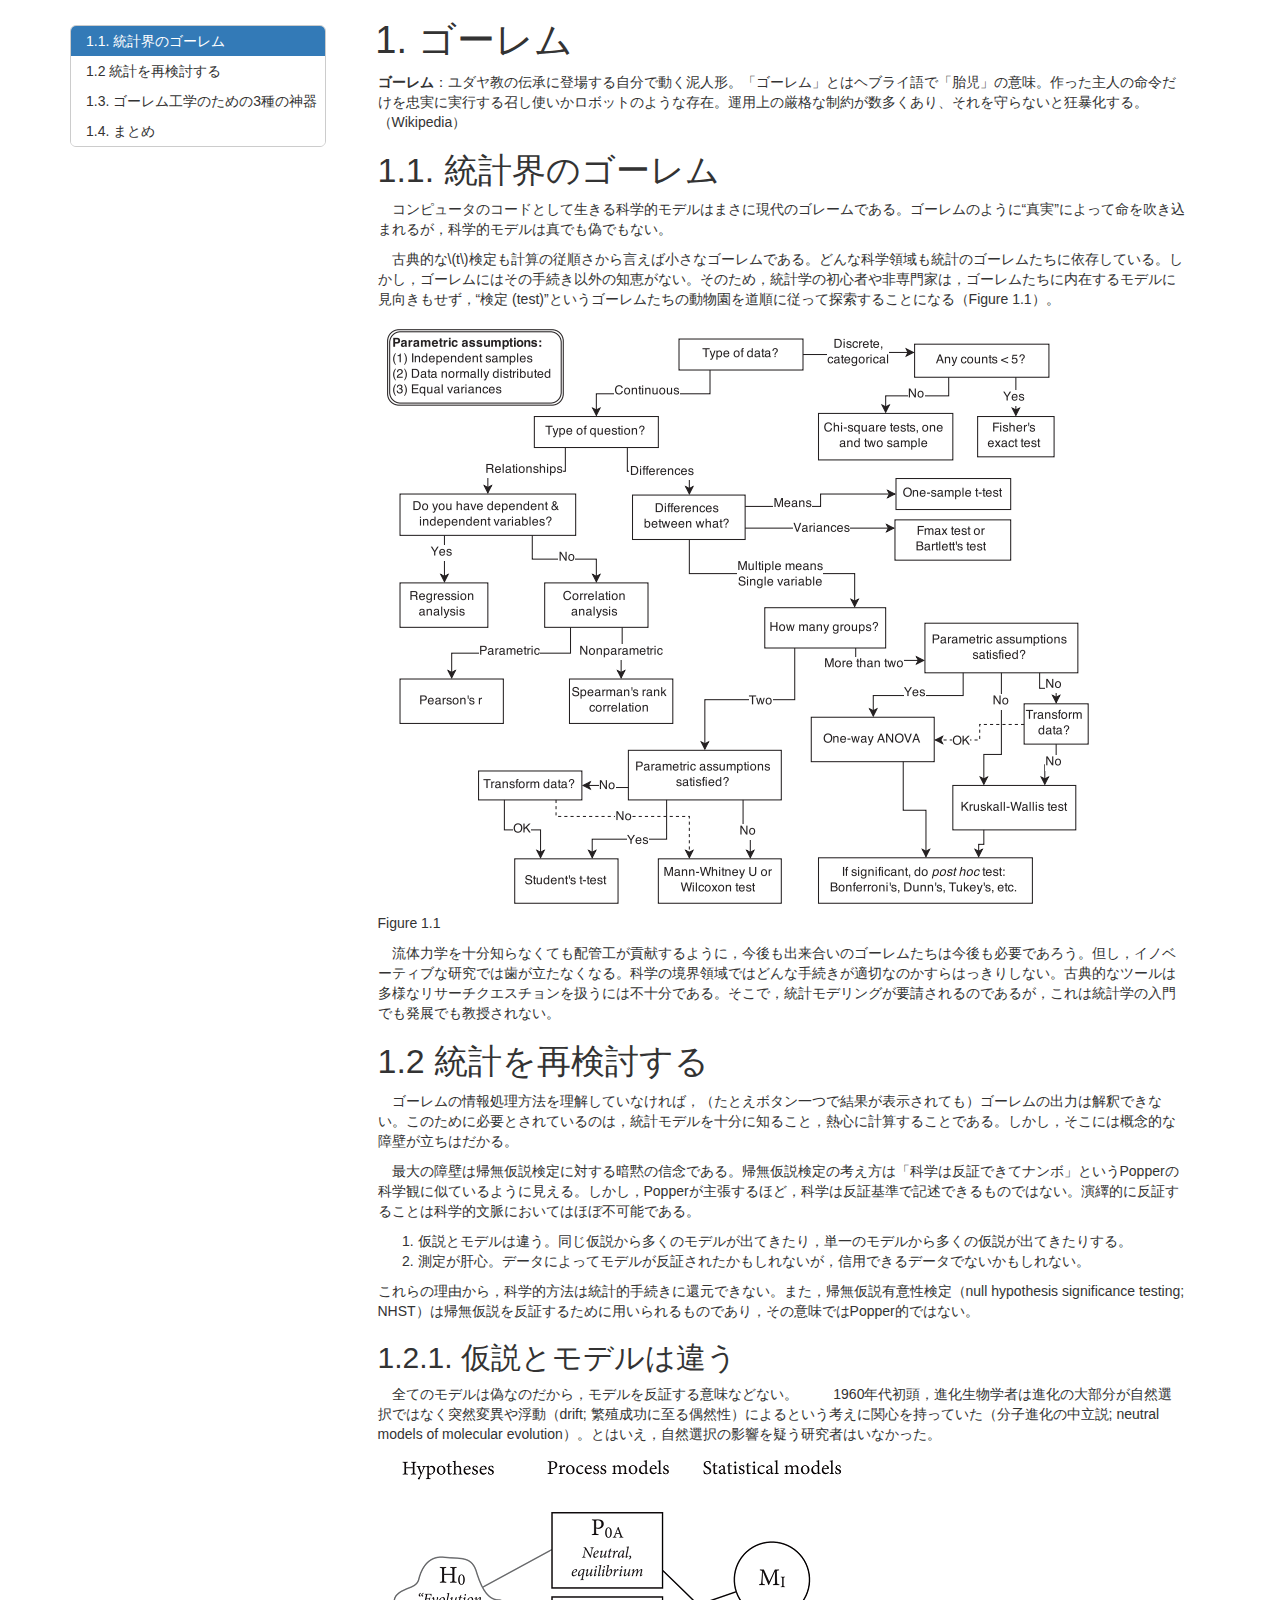
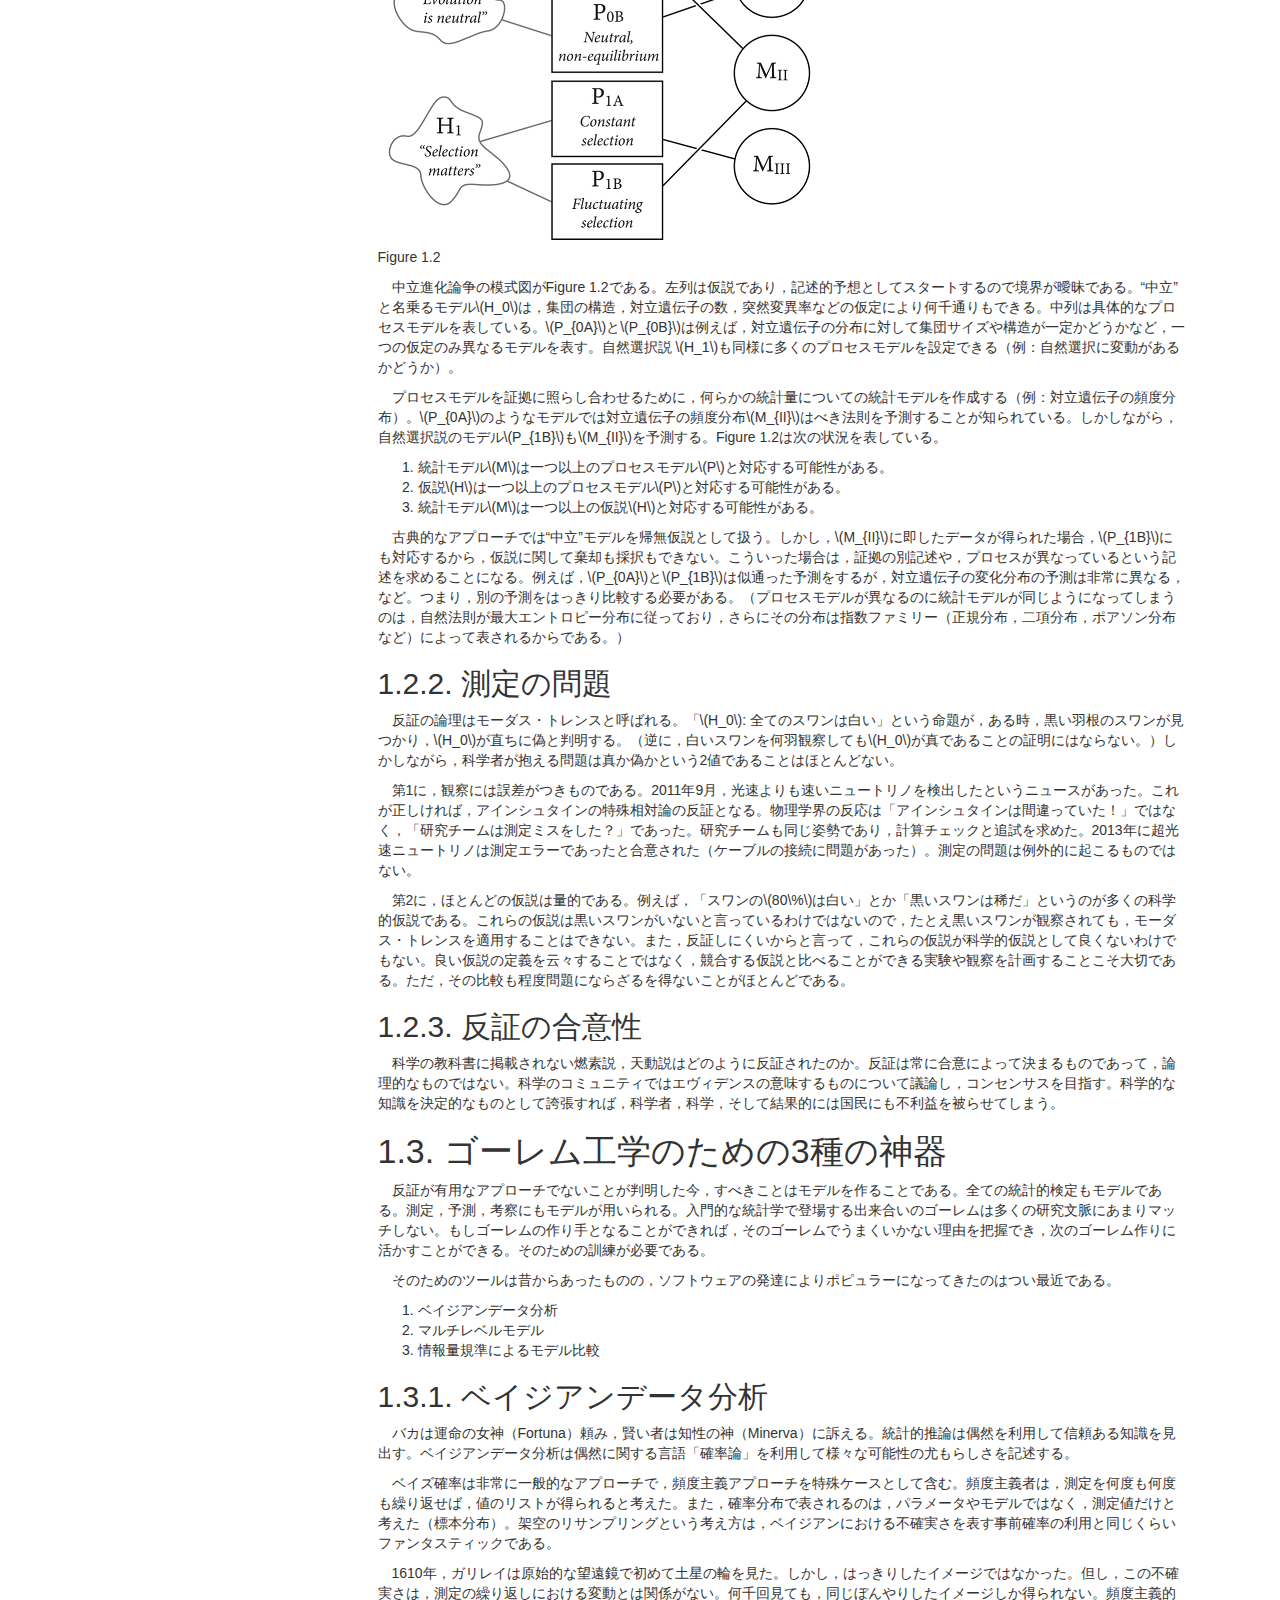
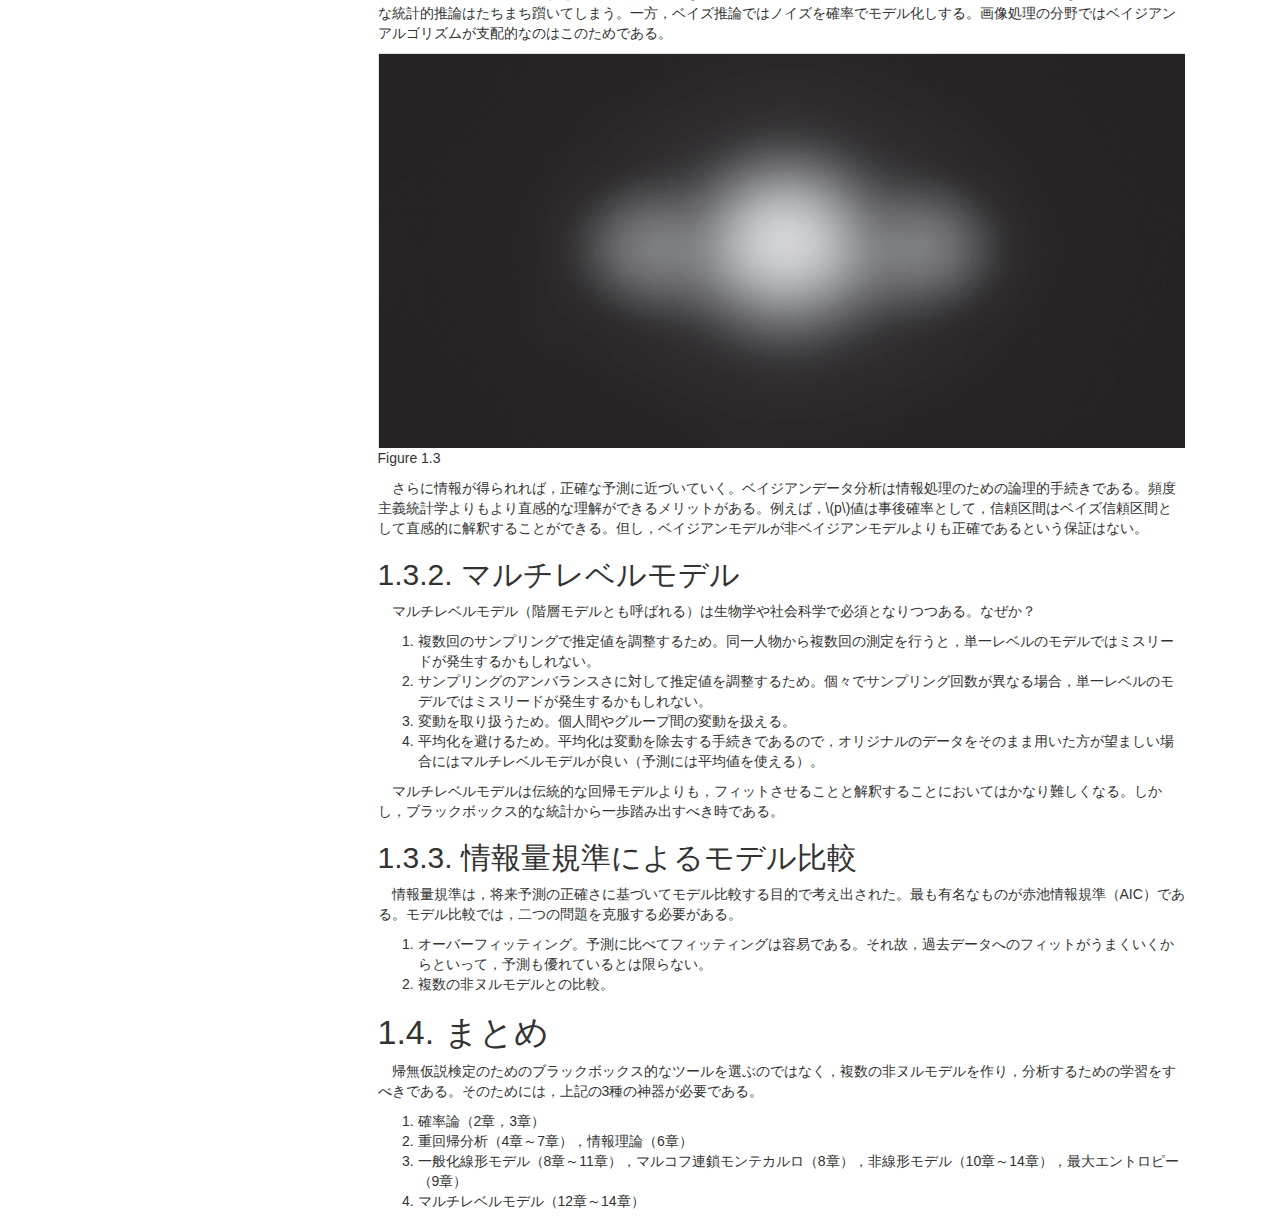
==== commit 15164de8: "Add files via upload" ====
--- a/chapters/chap1.html
+++ b/chapters/chap1.html
@@ -11,7 +11,7 @@
 
 
 
-<title>1. ゴーレム</title>
+<title></title>
 
 <script src="[data-uri]"></script>
 <meta name="viewport" content="width=device-width, initial-scale=1" />
@@ -19,6 +19,9 @@
 <script src="[data-uri]"></script>
 <script src="[data-uri]"></script>
 <script src="[data-uri]"></script>
+<script src="[data-uri]